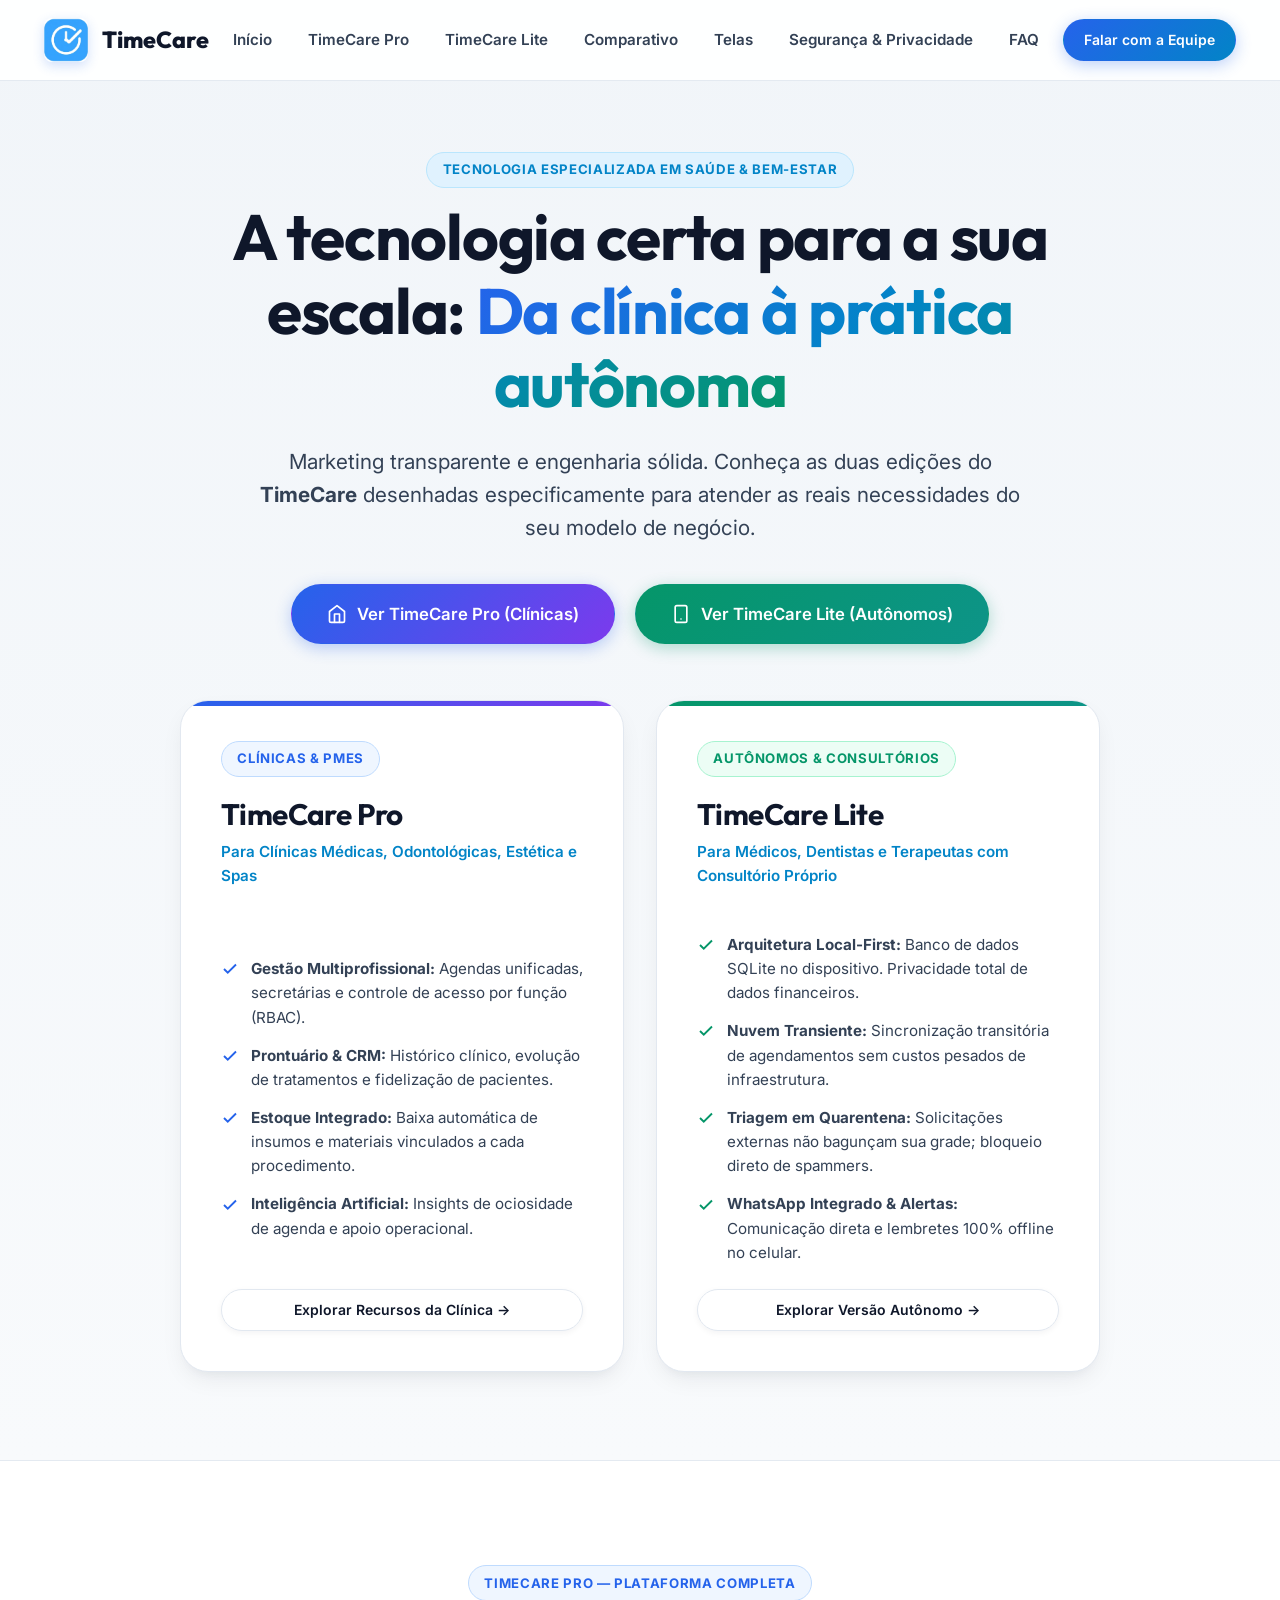
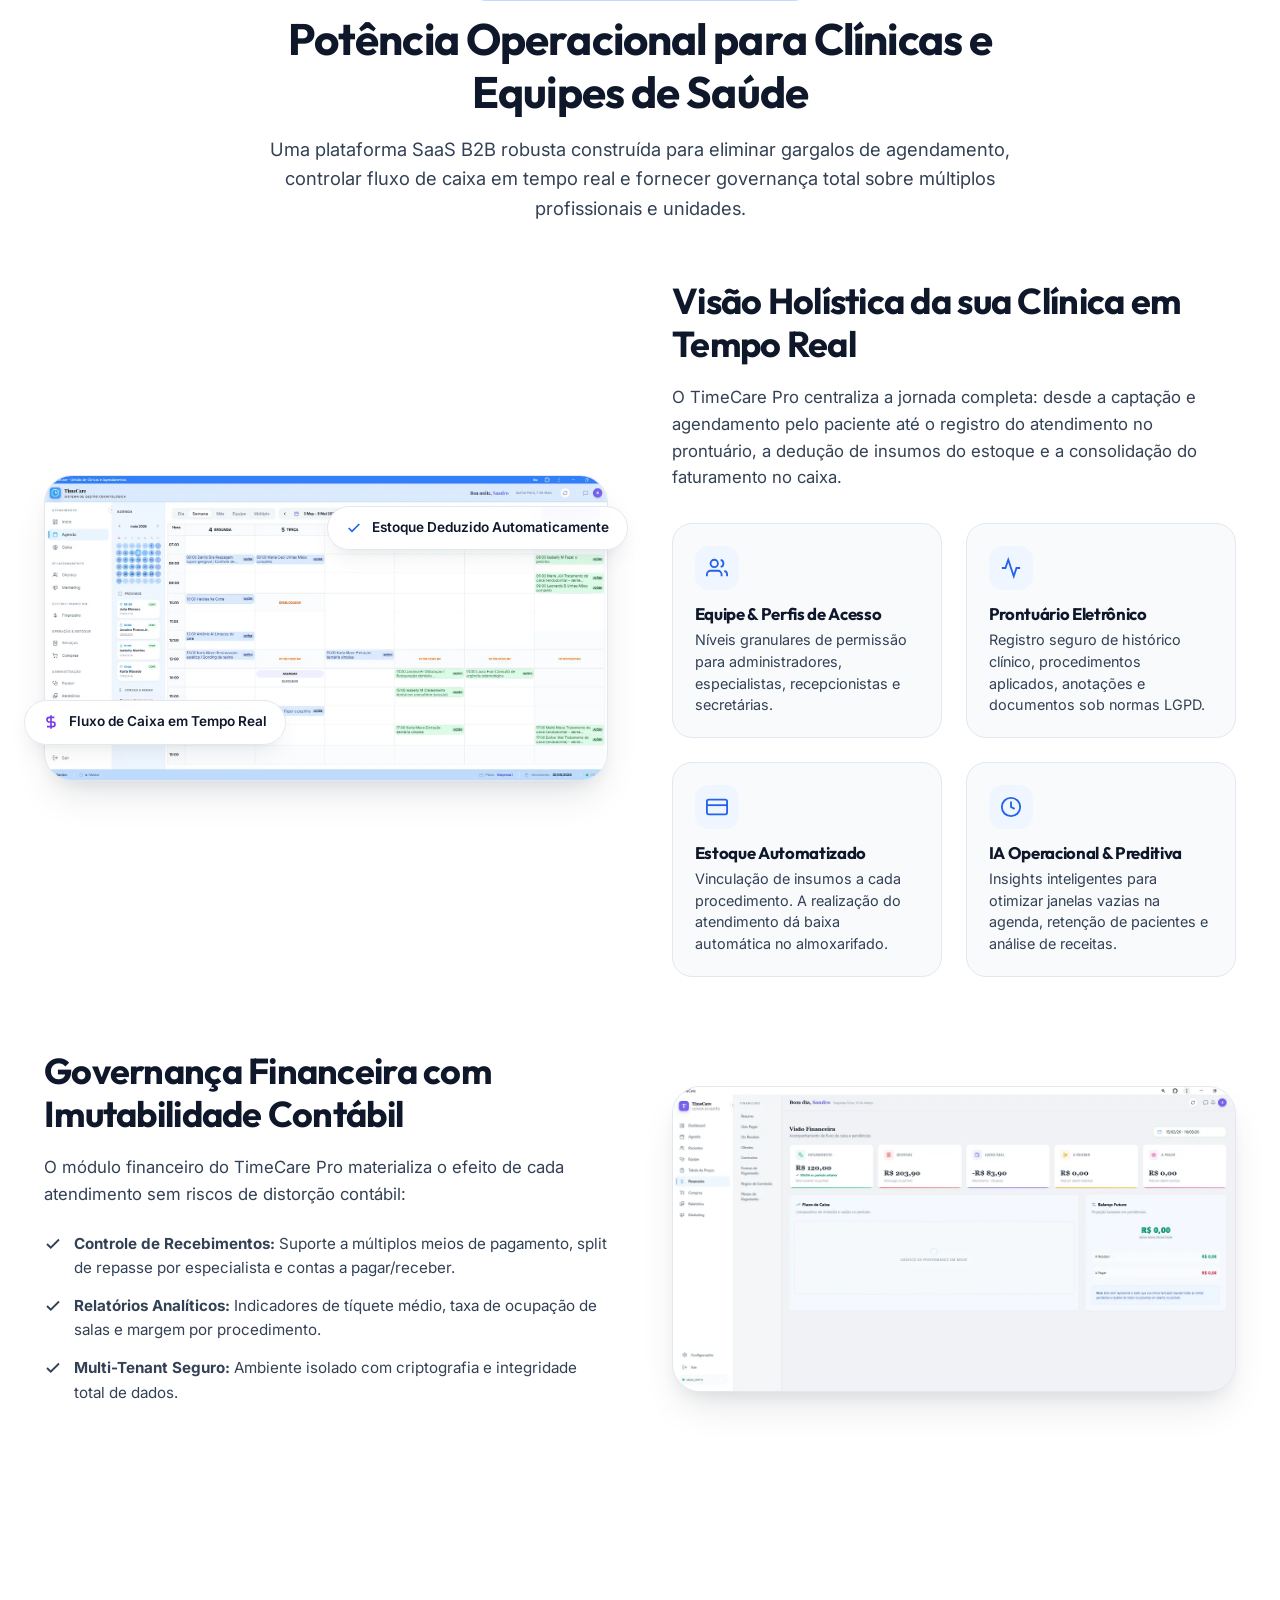
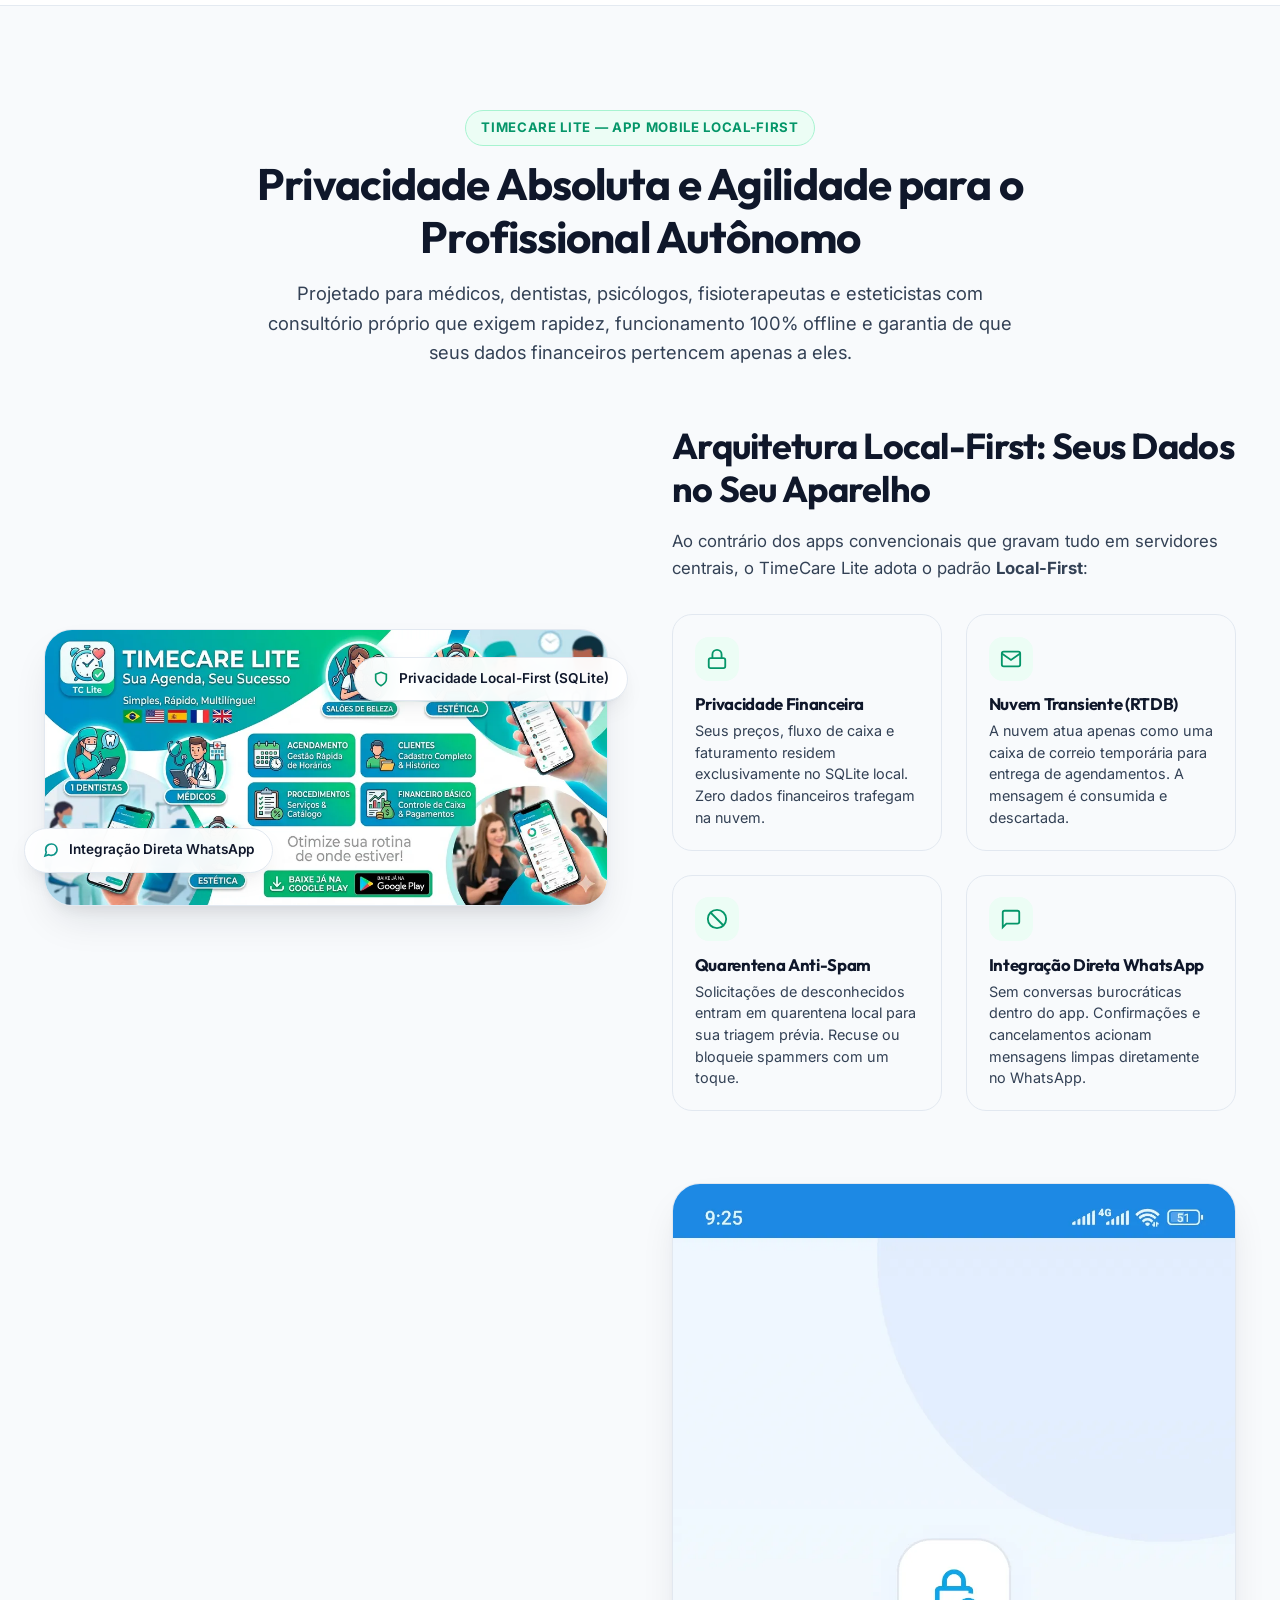
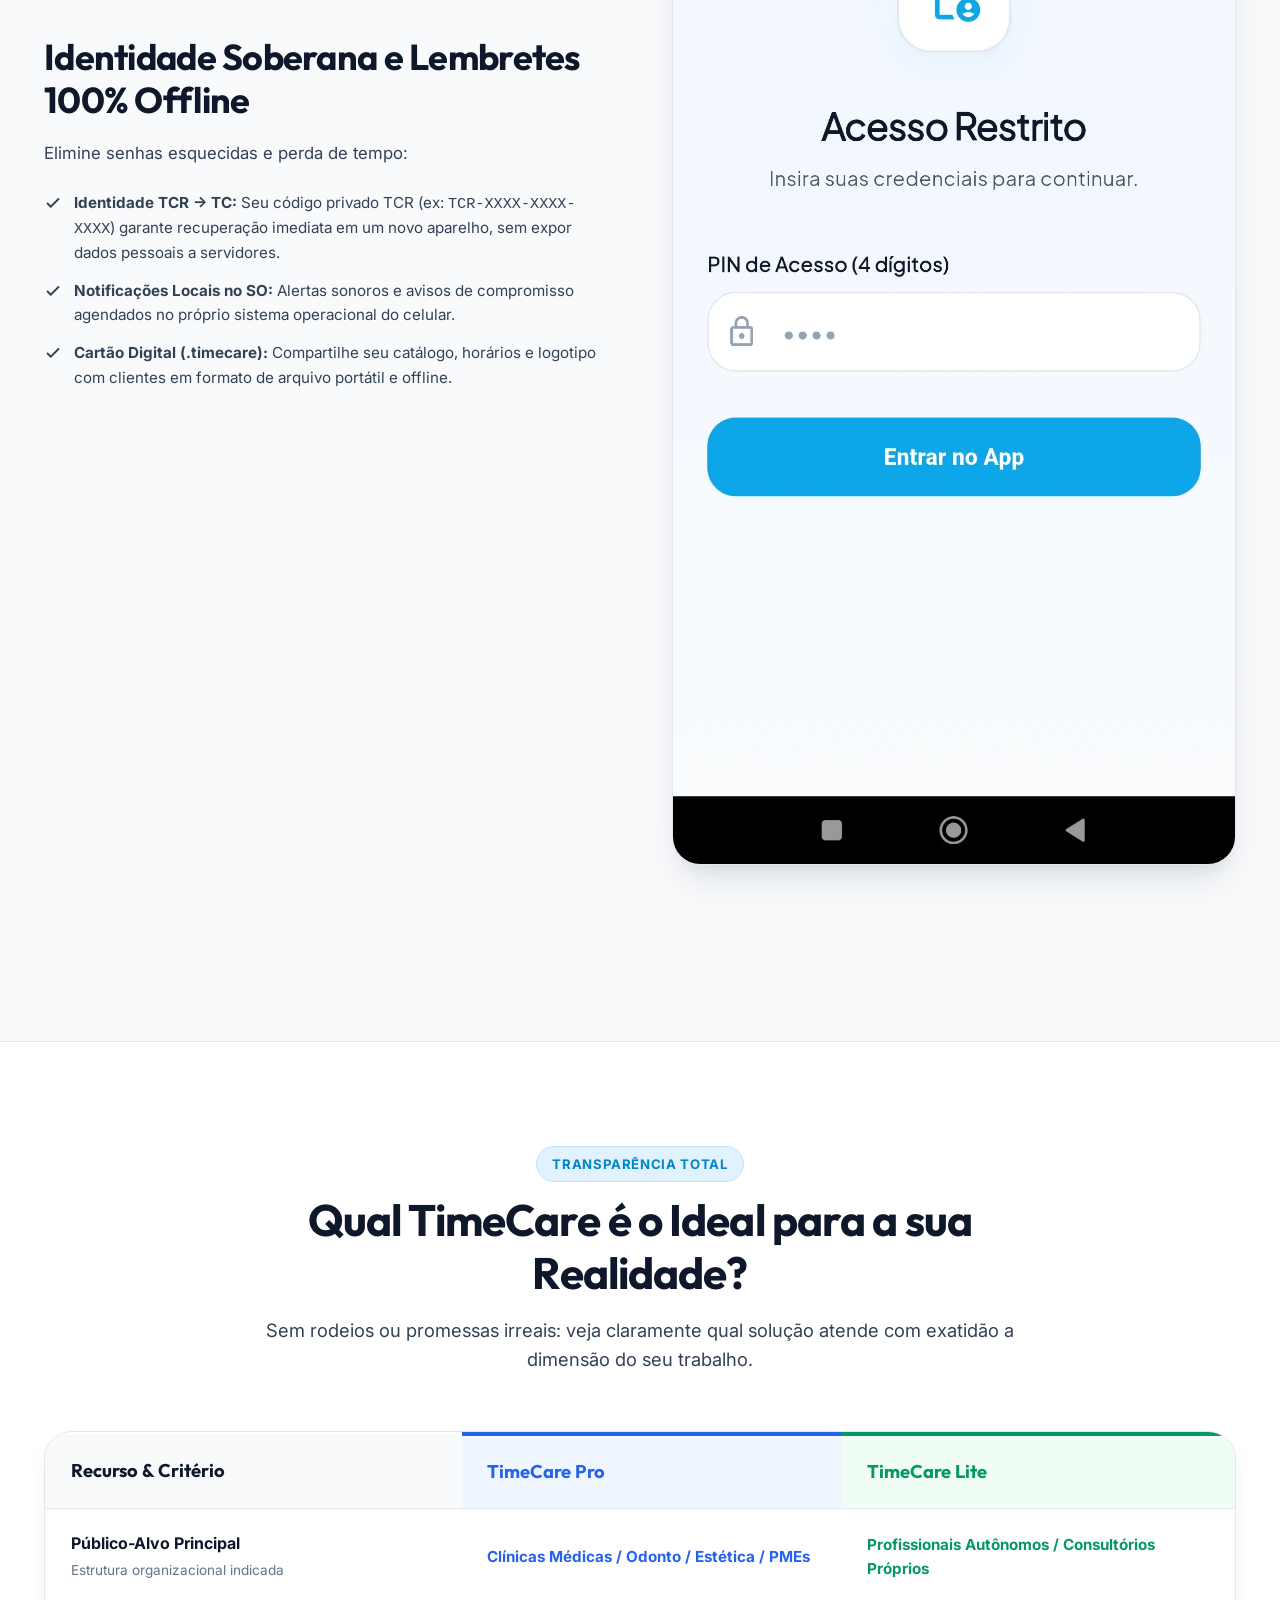
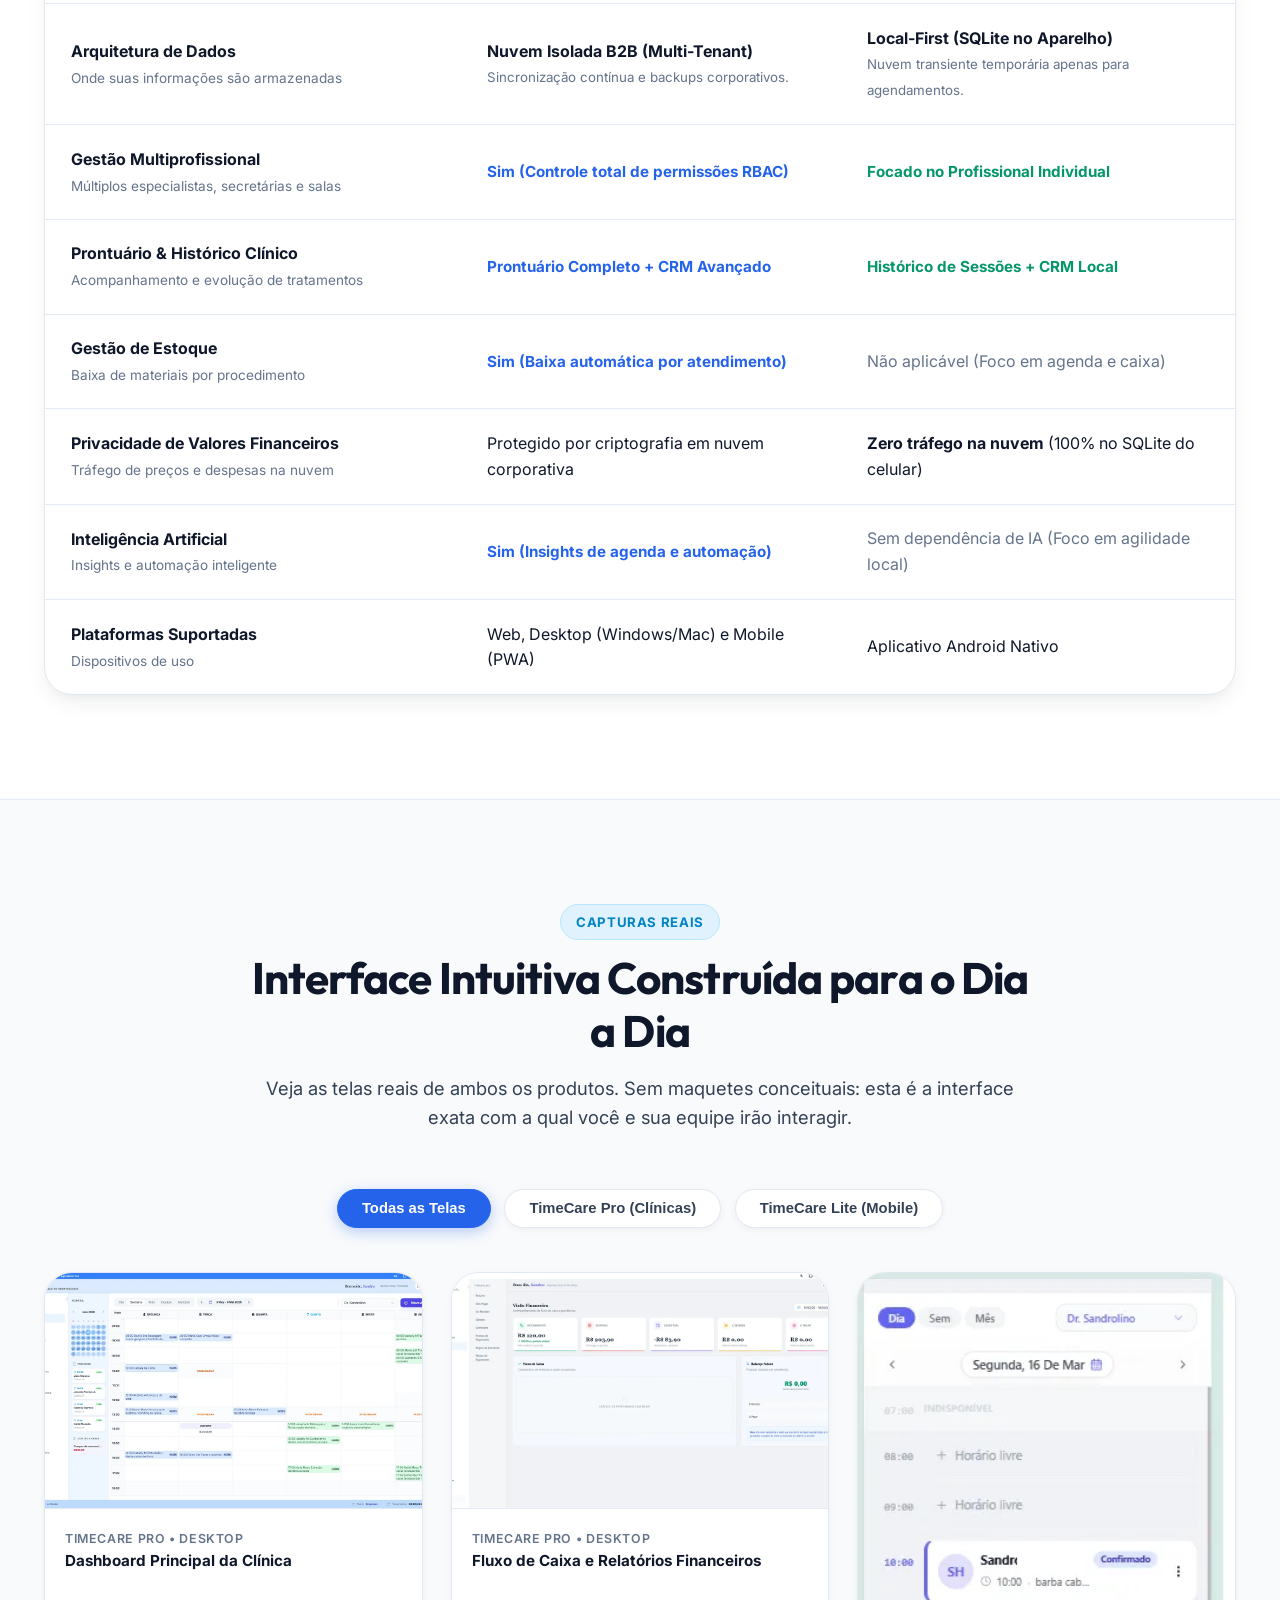
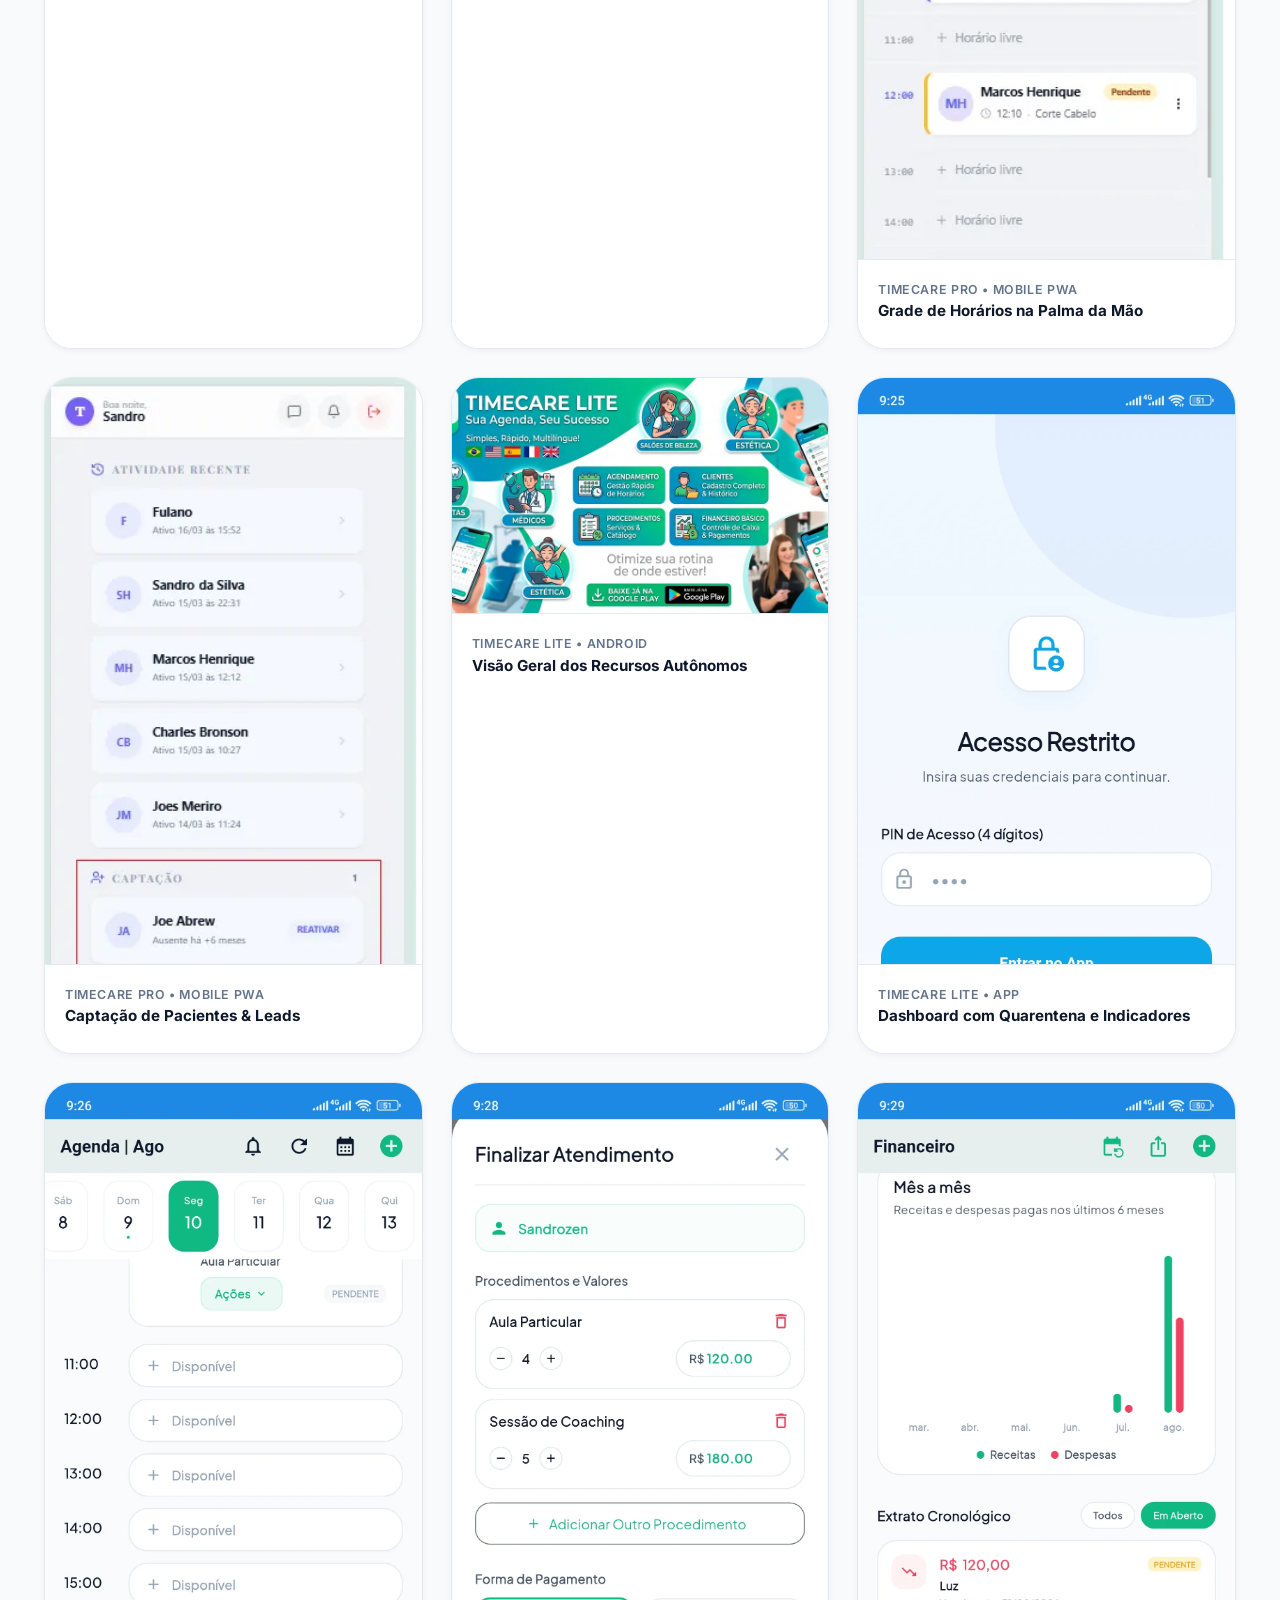
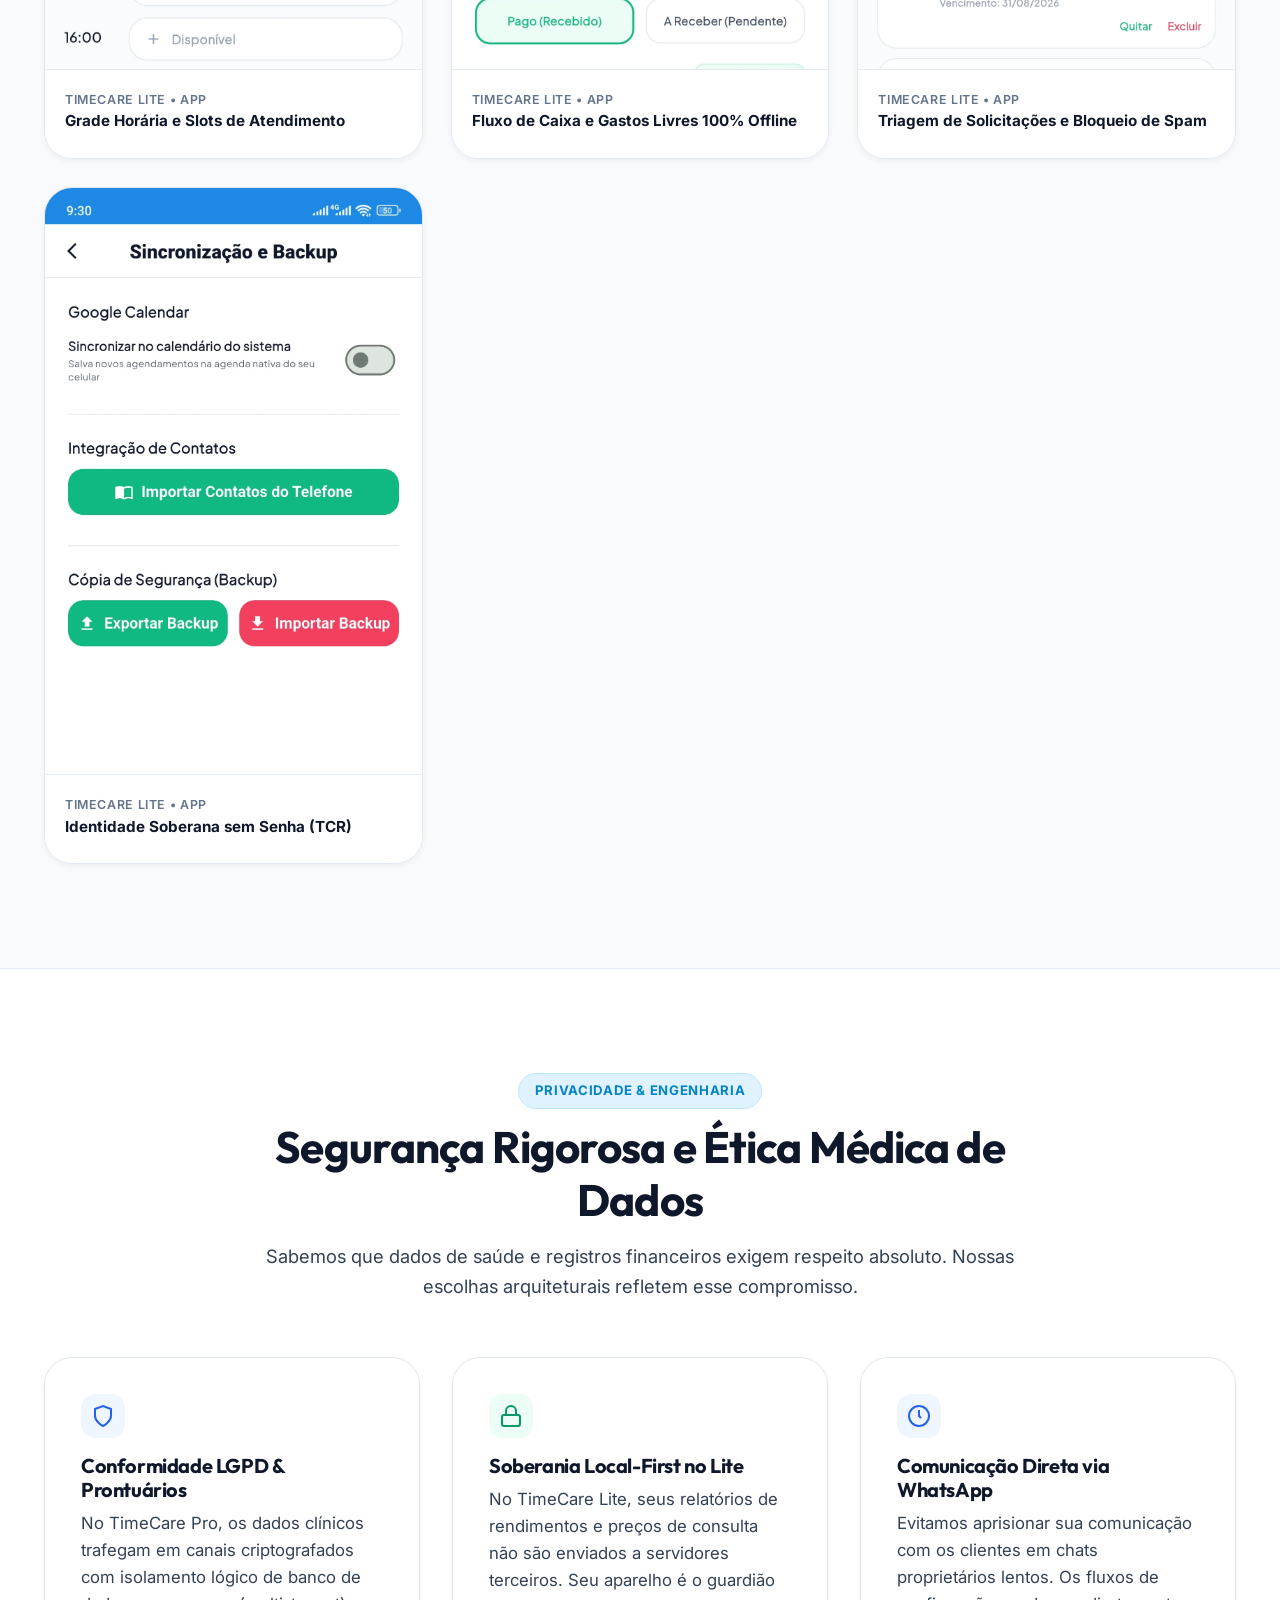
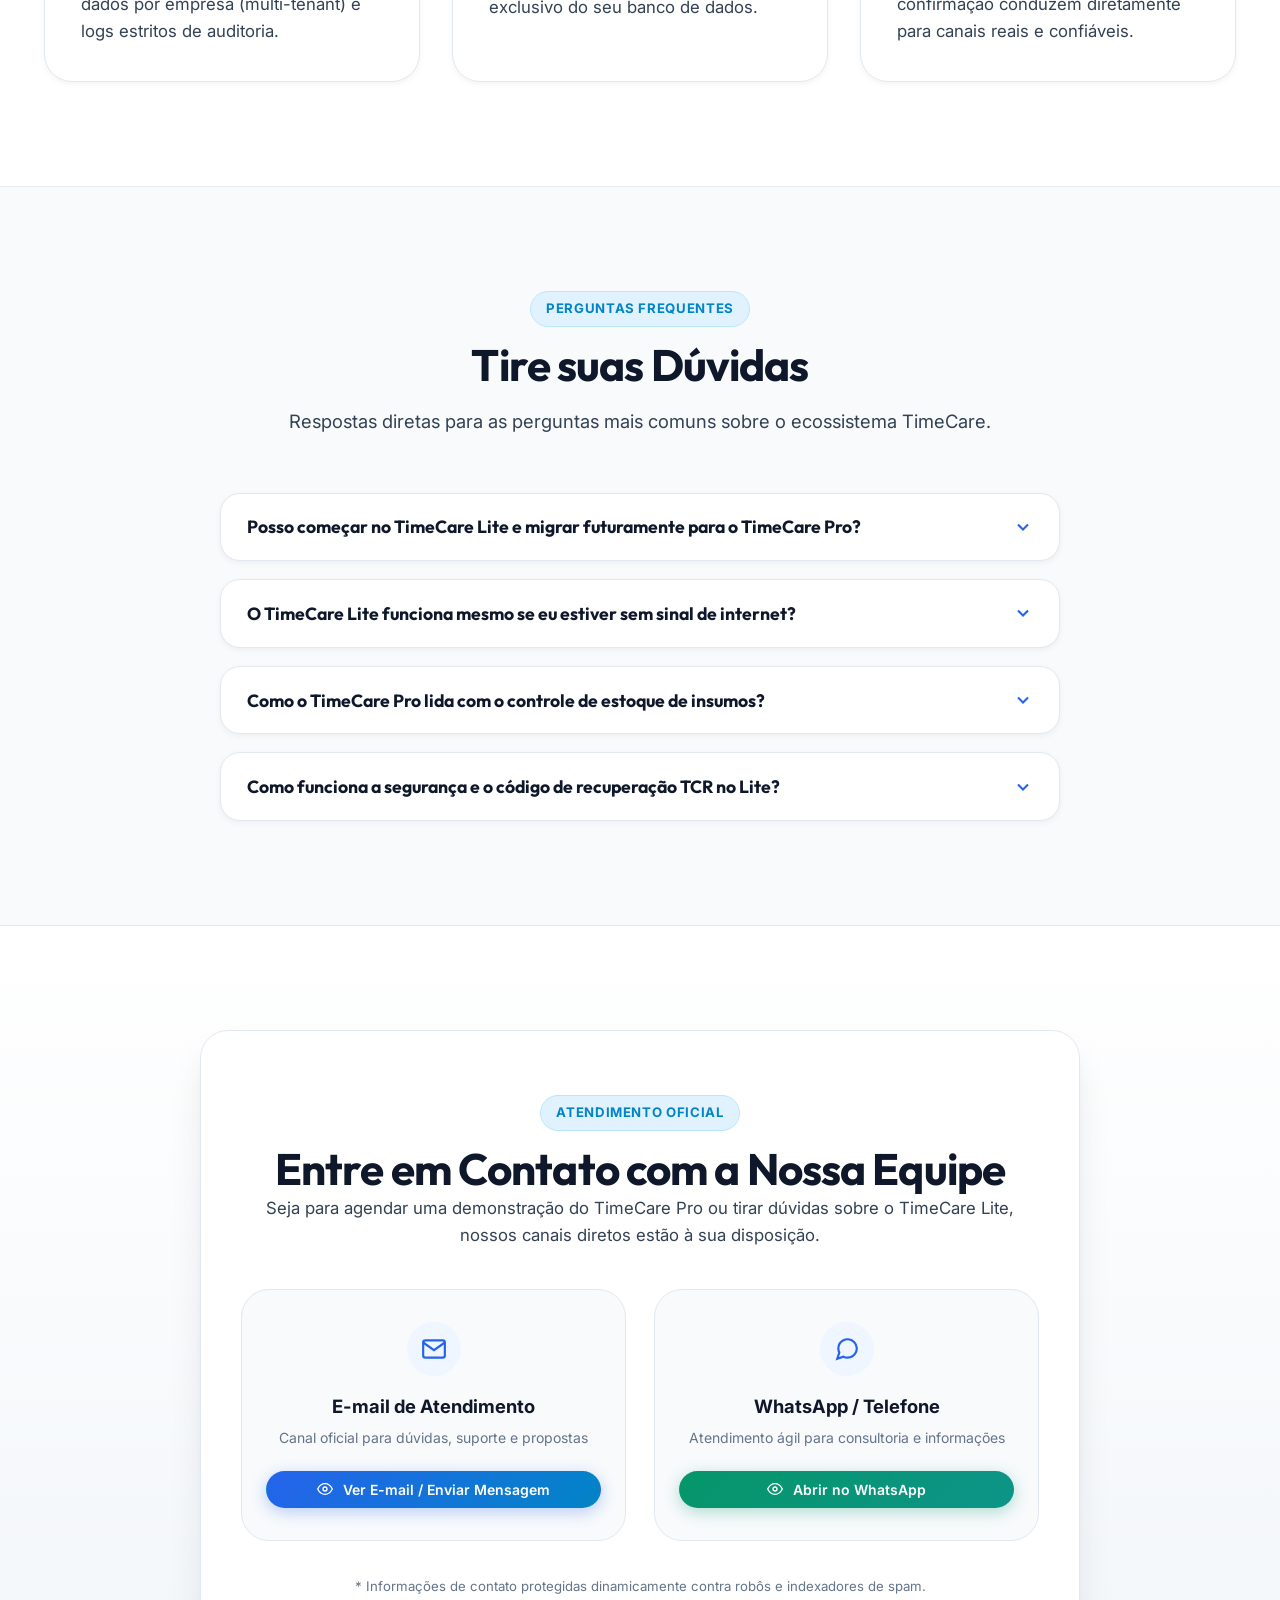
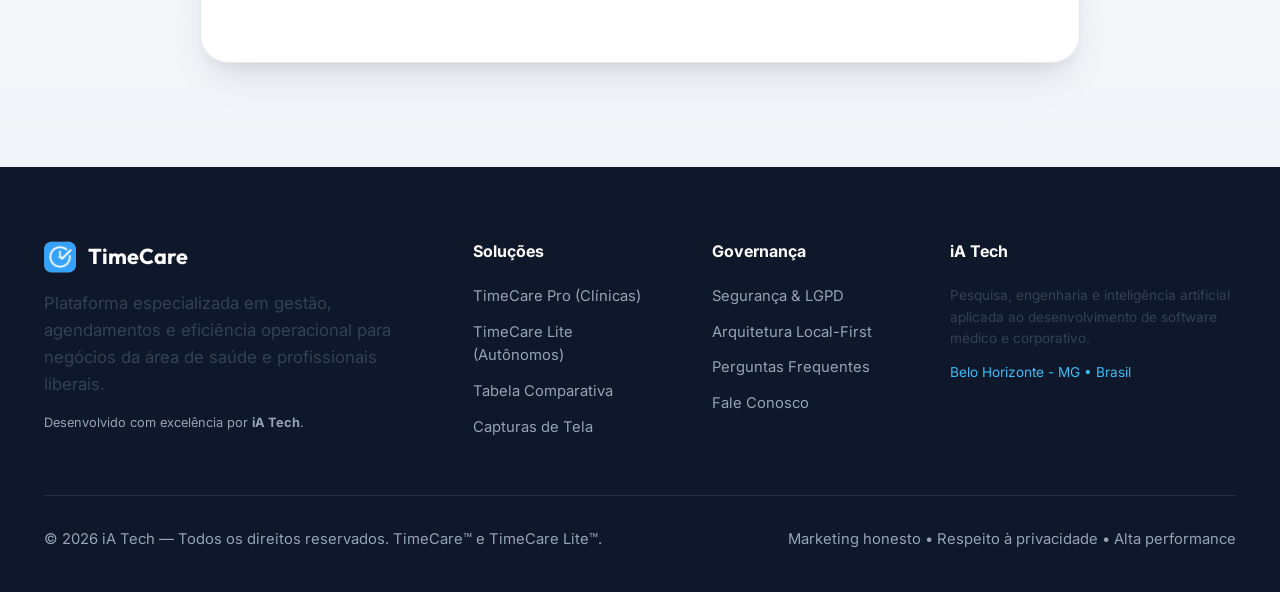
==== index.html @ 884db4fd "jpg-webp" ====
<!DOCTYPE html>
<html lang="pt-BR">

<head>
  <!-- Google tag (gtag.js) -->
  <script async src="https://www.googletagmanager.com/gtag/js?id=GT-W6NLGSJX"></script>
  <script>
    window.dataLayer = window.dataLayer || [];
    function gtag() { dataLayer.push(arguments); }
    gtag('js', new Date());

    gtag('config', 'GT-W6NLGSJX');
  </script>

  <meta charset="UTF-8">
  <meta name="viewport" content="width=device-width, initial-scale=1.0">
  <title>TimeCare | Gestão Inteligente para Clínicas e Autônomos de Saúde</title>

  <!-- Meta Tags de SEO Primárias -->
  <meta name="title" content="TimeCare | Gestão Inteligente para Clínicas e Autônomos de Saúde">
  <meta name="description"
    content="Conheça a plataforma TimeCare: TimeCare Pro para clínicas médicas, odontológicas e estéticas com gestão de equipe, prontuário, estoque e IA; e TimeCare Lite para profissionais autônomos com tecnologia Local-First e privacidade total.">
  <meta name="keywords"
    content="gestão de clínicas, software para dentistas, prontuário eletrônico, agenda médica, TimeCare, TimeCare Lite, app para médicos, controle de estoque para clínicas, sistema para clínicas estéticas, app de agendamento autônomo">
  <meta name="author" content="iA Tech">
  <meta name="robots" content="index, follow">
  <link rel="canonical" href="https://iatech.github.io/timecare/">

  <!-- Open Graph / Facebook / WhatsApp -->
  <meta property="og:type" content="website">
  <meta property="og:url" content="https://iatech.github.io/timecare/">
  <meta property="og:title" content="TimeCare | Gestão Inteligente para Clínicas e Autônomos de Saúde">
  <meta property="og:description"
    content="A tecnologia sob medida para sua prática profissional: Do consultório autônomo à clínica multiprofissional com IA e privacidade.">
  <meta property="og:image" content="logo/logo.webp">
  <meta property="og:locale" content="pt_BR">
  <meta property="og:site_name" content="TimeCare">

  <!-- Twitter Card -->
  <meta property="twitter:card" content="summary_large_image">
  <meta property="twitter:url" content="https://iatech.github.io/timecare/">
  <meta property="twitter:title" content="TimeCare | Gestão Inteligente para Clínicas e Autônomos">
  <meta property="twitter:description"
    content="Do consultório individual à clínica de grande porte. Conheça o TimeCare Pro e o TimeCare Lite.">
  <meta property="twitter:image" content="logo/logo.webp">

  <!-- Favicon -->
  <link rel="icon" type="image/png" href="logo/logo.webp">
  <link rel="apple-touch-icon" href="logo/logo.webp">

  <!-- Google Fonts (Inter & Outfit) -->
  <link rel="preconnect" href="https://fonts.googleapis.com">
  <link rel="preconnect" href="https://fonts.gstatic.com" crossorigin>
  <link
    href="https://fonts.googleapis.com/css2?family=Inter:wght@400;500;600;700&family=Outfit:wght@600;700;800&display=swap"
    rel="stylesheet">

  <!-- Estilos CSS Principais -->
  <link rel="stylesheet" href="styles/main.css">


  <!-- Dados Estruturados Schema.org (JSON-LD) para SEO Avançado -->
  <script type="application/ld+json">
  {
    "@context": "https://schema.org",
    "@graph": [
      {
        "@type": "Organization",
        "@id": "https://iatech.github.io/timecare/#organization",
        "name": "iA Tech",
        "url": "https://iatech.github.io/timecare/",
        "logo": "https://iatech.github.io/timecare/logo/logo.webp",
        "description": "Pesquisa, engenharia e desenvolvimento de software especializado em gestão de saúde, inteligência artificial e soluções de agendamento.",
        "contactPoint": {
          "@type": "ContactPoint",
          "contactType": "customer service",
          "email": "atendimento.iatech@gmail.com",
          "telephone": "+55-31-98795-5690"
        }
      },
      {
        "@type": "SoftwareApplication",
        "@id": "https://iatech.github.io/timecare/#timecare-pro",
        "name": "TimeCare Pro",
        "applicationCategory": "BusinessApplication",
        "operatingSystem": "Web, Windows, Android, iOS (PWA)",
        "description": "Sistema SaaS para clínicas médicas, odontológicas e estéticas com gestão de múltiplos profissionais, prontuário eletrônico, estoque integrado e IA preditiva.",
        "offers": {
          "@type": "Offer",
          "price": "0",
          "priceCurrency": "BRL"
        }
      },
      {
        "@type": "SoftwareApplication",
        "@id": "https://iatech.github.io/timecare/#timecare-lite",
        "name": "TimeCare Lite",
        "applicationCategory": "MedicalBusinessApplication",
        "operatingSystem": "Android",
        "description": "Aplicativo Local-First com SQLite para profissionais autônomos, dentistas e médicos de consultório próprio, com total privacidade financeira e sincronização transiente.",
        "offers": {
          "@type": "Offer",
          "price": "0",
          "priceCurrency": "BRL"
        }
      }
    ]
  }
  </script>
</head>

<body>

  <!-- Ambient Glow Effects -->
  <div class="ambient-glow glow-top-left" aria-hidden="true"></div>
  <div class="ambient-glow glow-mid-right" aria-hidden="true"></div>
  <div class="ambient-glow glow-bottom-left" aria-hidden="true"></div>

  <!-- Header & Navbar -->
  <header class="navbar" id="navbar">
    <div class="container navbar-container">
      <a href="#inicio" class="navbar-brand" title="TimeCare - Página Inicial">
        <img src="logo/logo.webp" alt="Logotipo TimeCare" class="navbar-logo" width="44" height="44">
        <span>TimeCare</span>
      </a>

      <nav aria-label="Navegação Principal">
        <ul class="navbar-nav">
          <li><a href="#inicio" class="nav-link">Início</a></li>
          <li><a href="#timecare-pro" class="nav-link">TimeCare Pro</a></li>
          <li><a href="#timecare-lite" class="nav-link">TimeCare Lite</a></li>
          <li><a href="#comparativo" class="nav-link">Comparativo</a></li>
          <li><a href="#galeria" class="nav-link">Telas</a></li>
          <li><a href="#seguranca" class="nav-link">Segurança & Privacidade</a></li>
          <li><a href="#faq" class="nav-link">FAQ</a></li>
        </ul>
      </nav>

      <div class="nav-actions">
        <a href="#contato" class="btn btn-primary btn-sm">Falar com a Equipe</a>
      </div>

      <button class="mobile-menu-toggle" aria-label="Abrir Menu de Navegação" aria-expanded="false">
        <svg width="24" height="24" viewBox="0 0 24 24" fill="none" stroke="currentColor" stroke-width="2"
          stroke-linecap="round" stroke-linejoin="round">
          <line x1="3" y1="12" x2="21" y2="12"></line>
          <line x1="3" y1="6" x2="21" y2="6"></line>
          <line x1="3" y1="18" x2="21" y2="18"></line>
        </svg>
      </button>
    </div>
  </header>

  <main id="inicio">
    <!-- Hero Section -->
    <section class="hero-section">
      <div class="container">
        <div class="hero-content scroll-reveal">
          <div class="badge badge-glow">Tecnologia Especializada em Saúde & Bem-estar</div>
          <h1 class="hero-title">
            A tecnologia certa para a sua escala: <span>Da clínica à prática autônoma</span>
          </h1>
          <p class="hero-description">
            Marketing transparente e engenharia sólida. Conheça as duas edições do <strong>TimeCare</strong> desenhadas
            especificamente para atender as reais necessidades do seu modelo de negócio.
          </p>

          <div class="hero-cta-group">
            <a href="#timecare-pro" class="btn btn-pro btn-lg">
              <svg width="20" height="20" viewBox="0 0 24 24" fill="none" stroke="currentColor" stroke-width="2"
                stroke-linecap="round" stroke-linejoin="round">
                <path d="M3 9l9-7 9 7v11a2 2 0 0 1-2 2H5a2 2 0 0 1-2-2z"></path>
                <polyline points="9 22 9 12 15 12 15 22"></polyline>
              </svg>
              Ver TimeCare Pro (Clínicas)
            </a>
            <a href="#timecare-lite" class="btn btn-lite btn-lg">
              <svg width="20" height="20" viewBox="0 0 24 24" fill="none" stroke="currentColor" stroke-width="2"
                stroke-linecap="round" stroke-linejoin="round">
                <rect x="5" y="2" width="14" height="20" rx="2" ry="2"></rect>
                <line x1="12" y1="18" x2="12.01" y2="18"></line>
              </svg>
              Ver TimeCare Lite (Autônomos)
            </a>
          </div>

          <!-- Dual Product Cards Selector -->
          <div class="hero-products-grid scroll-reveal">
            <!-- Card TimeCare Pro -->
            <article class="product-hero-card card-pro">
              <div class="hero-card-header">
                <span class="badge badge-pro">Clínicas & PMEs</span>
                <h2 class="hero-card-title">TimeCare Pro</h2>
                <div class="hero-card-target">Para Clínicas Médicas, Odontológicas, Estética e Spas</div>
              </div>
              <ul class="hero-card-list">
                <li>
                  <svg width="18" height="18" viewBox="0 0 24 24" fill="none" stroke="currentColor" stroke-width="2.5">
                    <polyline points="20 6 9 17 4 12"></polyline>
                  </svg>
                  <span><strong>Gestão Multiprofissional:</strong> Agendas unificadas, secretárias e controle de acesso
                    por função (RBAC).</span>
                </li>
                <li>
                  <svg width="18" height="18" viewBox="0 0 24 24" fill="none" stroke="currentColor" stroke-width="2.5">
                    <polyline points="20 6 9 17 4 12"></polyline>
                  </svg>
                  <span><strong>Prontuário & CRM:</strong> Histórico clínico, evolução de tratamentos e fidelização de
                    pacientes.</span>
                </li>
                <li>
                  <svg width="18" height="18" viewBox="0 0 24 24" fill="none" stroke="currentColor" stroke-width="2.5">
                    <polyline points="20 6 9 17 4 12"></polyline>
                  </svg>
                  <span><strong>Estoque Integrado:</strong> Baixa automática de insumos e materiais vinculados a cada
                    procedimento.</span>
                </li>
                <li>
                  <svg width="18" height="18" viewBox="0 0 24 24" fill="none" stroke="currentColor" stroke-width="2.5">
                    <polyline points="20 6 9 17 4 12"></polyline>
                  </svg>
                  <span><strong>Inteligência Artificial:</strong> Insights de ociosidade de agenda e apoio
                    operacional.</span>
                </li>
              </ul>
              <a href="#timecare-pro" class="btn btn-secondary btn-sm">Explorar Recursos da Clínica &rarr;</a>
            </article>

            <!-- Card TimeCare Lite -->
            <article class="product-hero-card card-lite">
              <div class="hero-card-header">
                <span class="badge badge-lite">Autônomos & Consultórios</span>
                <h2 class="hero-card-title">TimeCare Lite</h2>
                <div class="hero-card-target">Para Médicos, Dentistas e Terapeutas com Consultório Próprio</div>
              </div>
              <ul class="hero-card-list">
                <li>
                  <svg width="18" height="18" viewBox="0 0 24 24" fill="none" stroke="currentColor" stroke-width="2.5">
                    <polyline points="20 6 9 17 4 12"></polyline>
                  </svg>
                  <span><strong>Arquitetura Local-First:</strong> Banco de dados SQLite no dispositivo. Privacidade
                    total de dados financeiros.</span>
                </li>
                <li>
                  <svg width="18" height="18" viewBox="0 0 24 24" fill="none" stroke="currentColor" stroke-width="2.5">
                    <polyline points="20 6 9 17 4 12"></polyline>
                  </svg>
                  <span><strong>Nuvem Transiente:</strong> Sincronização transitória de agendamentos sem custos pesados
                    de infraestrutura.</span>
                </li>
                <li>
                  <svg width="18" height="18" viewBox="0 0 24 24" fill="none" stroke="currentColor" stroke-width="2.5">
                    <polyline points="20 6 9 17 4 12"></polyline>
                  </svg>
                  <span><strong>Triagem em Quarentena:</strong> Solicitações externas não bagunçam sua grade; bloqueio
                    direto de spammers.</span>
                </li>
                <li>
                  <svg width="18" height="18" viewBox="0 0 24 24" fill="none" stroke="currentColor" stroke-width="2.5">
                    <polyline points="20 6 9 17 4 12"></polyline>
                  </svg>
                  <span><strong>WhatsApp Integrado & Alertas:</strong> Comunicação direta e lembretes 100% offline no
                    celular.</span>
                </li>
              </ul>
              <a href="#timecare-lite" class="btn btn-secondary btn-sm">Explorar Versão Autônomo &rarr;</a>
            </article>
          </div>
        </div>
      </div>
    </section>

    <!-- Deep Dive: TimeCare Pro Section -->
    <section class="section product-showcase" id="timecare-pro">
      <div class="container">
        <div class="section-header scroll-reveal">
          <span class="badge badge-pro">TimeCare Pro — Plataforma Completa</span>
          <h2>Potência Operacional para Clínicas e Equipes de Saúde</h2>
          <p>
            Uma plataforma SaaS B2B robusta construída para eliminar gargalos de agendamento, controlar fluxo de caixa
            em tempo real e fornecer governança total sobre múltiplos profissionais e unidades.
          </p>
        </div>

        <div class="showcase-grid scroll-reveal">
          <div class="showcase-visual">
            <!-- Floating Pill Badges around Showcase Image -->
            <div class="floating-badge floating-badge-1">
              <svg width="16" height="16" viewBox="0 0 24 24" fill="none" stroke="#2563eb" stroke-width="2.5">
                <polyline points="20 6 9 17 4 12"></polyline>
              </svg>
              <span>Estoque Deduzido Automaticamente</span>
            </div>
            <div class="floating-badge floating-badge-2">
              <svg width="16" height="16" viewBox="0 0 24 24" fill="none" stroke="#7c3aed" stroke-width="2.5">
                <path d="M12 2v20M17 5H9.5a3.5 3.5 0 0 0 0 7h5a3.5 3.5 0 0 1 0 7H6"></path>
              </svg>
              <span>Fluxo de Caixa em Tempo Real</span>
            </div>

            <div class="showcase-image-wrap">
              <img src="timecare/dashboard principal-desktop.webp"
                alt="Painel do TimeCare Pro com visão geral da clínica e métricas financeiras" loading="lazy">
            </div>
          </div>
          <div class="showcase-content">
            <h3>Visão Holística da sua Clínica em Tempo Real</h3>
            <p>
              O TimeCare Pro centraliza a jornada completa: desde a captação e agendamento pelo paciente até o registro
              do atendimento no prontuário, a dedução de insumos do estoque e a consolidação do faturamento no caixa.
            </p>

            <div class="showcase-features-grid">
              <div class="feature-mini-card">
                <div class="feature-icon icon-pro">
                  <svg width="22" height="22" viewBox="0 0 24 24" fill="none" stroke="currentColor" stroke-width="2">
                    <path d="M17 21v-2a4 4 0 0 0-4-4H5a4 4 0 0 0-4 4v2"></path>
                    <circle cx="9" cy="7" r="4"></circle>
                    <path d="M23 21v-2a4 4 0 0 0-3-3.87"></path>
                    <path d="M16 3.13a4 4 0 0 1 0 7.75"></path>
                  </svg>
                </div>
                <h4>Equipe & Perfis de Acesso</h4>
                <p>Níveis granulares de permissão para administradores, especialistas, recepcionistas e secretárias.</p>
              </div>

              <div class="feature-mini-card">
                <div class="feature-icon icon-pro">
                  <svg width="22" height="22" viewBox="0 0 24 24" fill="none" stroke="currentColor" stroke-width="2">
                    <path d="M22 12h-4l-3 9L9 3l-3 9H2"></path>
                  </svg>
                </div>
                <h4>Prontuário Eletrônico</h4>
                <p>Registro seguro de histórico clínico, procedimentos aplicados, anotações e documentos sob normas
                  LGPD.</p>
              </div>

              <div class="feature-mini-card">
                <div class="feature-icon icon-pro">
                  <svg width="22" height="22" viewBox="0 0 24 24" fill="none" stroke="currentColor" stroke-width="2">
                    <rect x="1" y="4" width="22" height="16" rx="2" ry="2"></rect>
                    <line x1="1" y1="10" x2="23" y2="10"></line>
                  </svg>
                </div>
                <h4>Estoque Automatizado</h4>
                <p>Vinculação de insumos a cada procedimento. A realização do atendimento dá baixa automática no
                  almoxarifado.</p>
              </div>

              <div class="feature-mini-card">
                <div class="feature-icon icon-pro">
                  <svg width="22" height="22" viewBox="0 0 24 24" fill="none" stroke="currentColor" stroke-width="2">
                    <circle cx="12" cy="12" r="10"></circle>
                    <path d="M12 6v6l4 2"></path>
                  </svg>
                </div>
                <h4>IA Operacional & Preditiva</h4>
                <p>Insights inteligentes para otimizar janelas vazias na agenda, retenção de pacientes e análise de
                  receitas.</p>
              </div>
            </div>
          </div>
        </div>

        <!-- Secondary Pro Grid View -->
        <div class="showcase-grid reverse scroll-reveal">
          <div class="showcase-visual">
            <div class="showcase-image-wrap">
              <img src="timecare/dashboard-financeiro-desktop.webp"
                alt="Fluxo financeiro detalhado e relatórios do TimeCare Pro" loading="lazy">
            </div>
          </div>
          <div class="showcase-content">
            <h3>Governança Financeira com Imutabilidade Contábil</h3>
            <p>
              O módulo financeiro do TimeCare Pro materializa o efeito de cada atendimento sem riscos de distorção
              contábil:
            </p>
            <ul class="hero-card-list">
              <li>
                <svg width="18" height="18" viewBox="0 0 24 24" fill="none" stroke="currentColor" stroke-width="2.5">
                  <polyline points="20 6 9 17 4 12"></polyline>
                </svg>
                <span><strong>Controle de Recebimentos:</strong> Suporte a múltiplos meios de pagamento, split de
                  repasse por especialista e contas a pagar/receber.</span>
              </li>
              <li>
                <svg width="18" height="18" viewBox="0 0 24 24" fill="none" stroke="currentColor" stroke-width="2.5">
                  <polyline points="20 6 9 17 4 12"></polyline>
                </svg>
                <span><strong>Relatórios Analíticos:</strong> Indicadores de tíquete médio, taxa de ocupação de salas e
                  margem por procedimento.</span>
              </li>
              <li>
                <svg width="18" height="18" viewBox="0 0 24 24" fill="none" stroke="currentColor" stroke-width="2.5">
                  <polyline points="20 6 9 17 4 12"></polyline>
                </svg>
                <span><strong>Multi-Tenant Seguro:</strong> Ambiente isolado com criptografia e integridade total de
                  dados.</span>
              </li>
            </ul>
          </div>
        </div>
      </div>
    </section>

    <!-- Deep Dive: TimeCare Lite Section -->
    <section class="section" id="timecare-lite">
      <div class="container">
        <div class="section-header scroll-reveal">
          <span class="badge badge-lite">TimeCare Lite — App Mobile Local-First</span>
          <h2>Privacidade Absoluta e Agilidade para o Profissional Autônomo</h2>
          <p>
            Projetado para médicos, dentistas, psicólogos, fisioterapeutas e esteticistas com consultório próprio que
            exigem rapidez, funcionamento 100% offline e garantia de que seus dados financeiros pertencem apenas a eles.
          </p>
        </div>

        <div class="showcase-grid scroll-reveal">
          <div class="showcase-visual">
            <!-- Floating Pill Badges for Lite -->
            <div class="floating-badge floating-badge-1">
              <svg width="16" height="16" viewBox="0 0 24 24" fill="none" stroke="#059669" stroke-width="2.5">
                <path d="M12 22s8-4 8-10V5l-8-3-8 3v7c0 6 8 10 8 10z"></path>
              </svg>
              <span>Privacidade Local-First (SQLite)</span>
            </div>
            <div class="floating-badge floating-badge-2">
              <svg width="16" height="16" viewBox="0 0 24 24" fill="none" stroke="#0d9488" stroke-width="2.5">
                <path
                  d="M21 11.5a8.38 8.38 0 0 1-.9 3.8 8.5 8.5 0 0 1-7.6 4.7 8.38 8.38 0 0 1-3.8-.9L3 21l1.9-5.7a8.38 8.38 0 0 1-.9-3.8 8.5 8.5 0 0 1 4.7-7.6 8.38 8.38 0 0 1 3.8-.9h.5a8.48 8.48 0 0 1 8 8v.5z">
                </path>
              </svg>
              <span>Integração Direta WhatsApp</span>
            </div>

            <div class="showcase-image-wrap">
              <img src="timecare_lite_novas/recurso_grafico1_br.webp" alt="Visão geral dos recursos do TimeCare Lite"
                loading="lazy">
            </div>
          </div>
          <div class="showcase-content">
            <h3>Arquitetura Local-First: Seus Dados no Seu Aparelho</h3>
            <p>
              Ao contrário dos apps convencionais que gravam tudo em servidores centrais, o TimeCare Lite adota o padrão
              <strong>Local-First</strong>:
            </p>

            <div class="showcase-features-grid">
              <div class="feature-mini-card">
                <div class="feature-icon icon-lite">
                  <svg width="22" height="22" viewBox="0 0 24 24" fill="none" stroke="currentColor" stroke-width="2">
                    <rect x="3" y="11" width="18" height="11" rx="2" ry="2"></rect>
                    <path d="M7 11V7a5 5 0 0 1 10 0v4"></path>
                  </svg>
                </div>
                <h4>Privacidade Financeira</h4>
                <p>Seus preços, fluxo de caixa e faturamento residem exclusivamente no SQLite local. Zero dados
                  financeiros trafegam na nuvem.</p>
              </div>

              <div class="feature-mini-card">
                <div class="feature-icon icon-lite">
                  <svg width="22" height="22" viewBox="0 0 24 24" fill="none" stroke="currentColor" stroke-width="2">
                    <path d="M4 4h16c1.1 0 2 .9 2 2v12c0 1.1-.9 2-2 2H4c-1.1 0-2-.9-2-2V6c0-1.1.9-2 2-2z"></path>
                    <polyline points="22,6 12,13 2,6"></polyline>
                  </svg>
                </div>
                <h4>Nuvem Transiente (RTDB)</h4>
                <p>A nuvem atua apenas como uma caixa de correio temporária para entrega de agendamentos. A mensagem é
                  consumida e descartada.</p>
              </div>

              <div class="feature-mini-card">
                <div class="feature-icon icon-lite">
                  <svg width="22" height="22" viewBox="0 0 24 24" fill="none" stroke="currentColor" stroke-width="2">
                    <circle cx="12" cy="12" r="10"></circle>
                    <line x1="4.93" y1="4.93" x2="19.07" y2="19.07"></line>
                  </svg>
                </div>
                <h4>Quarentena Anti-Spam</h4>
                <p>Solicitações de desconhecidos entram em quarentena local para sua triagem prévia. Recuse ou bloqueie
                  spammers com um toque.</p>
              </div>

              <div class="feature-mini-card">
                <div class="feature-icon icon-lite">
                  <svg width="22" height="22" viewBox="0 0 24 24" fill="none" stroke="currentColor" stroke-width="2">
                    <path d="M21 15a2 2 0 0 1-2 2H7l-4 4V5a2 2 0 0 1 2-2h14a2 2 0 0 1 2 2z"></path>
                  </svg>
                </div>
                <h4>Integração Direta WhatsApp</h4>
                <p>Sem conversas burocráticas dentro do app. Confirmações e cancelamentos acionam mensagens limpas
                  diretamente no WhatsApp.</p>
              </div>
            </div>
          </div>
        </div>

        <!-- Secondary Lite Grid -->
        <div class="showcase-grid reverse scroll-reveal">
          <div class="showcase-visual">
            <div class="showcase-image-wrap">
              <img src="timecare_lite_novas/Screenshot_2026-08-09-09-25-55-289_br.com.iatech.timecare_lite.webp"
                alt="Tela de Dashboard com KPIs diários e Quarentena no TimeCare Lite" loading="lazy">
            </div>
          </div>
          <div class="showcase-content">
            <h3>Identidade Soberana e Lembretes 100% Offline</h3>
            <p>
              Elimine senhas esquecidas e perda de tempo:
            </p>
            <ul class="hero-card-list">
              <li>
                <svg width="18" height="18" viewBox="0 0 24 24" fill="none" stroke="currentColor" stroke-width="2.5">
                  <polyline points="20 6 9 17 4 12"></polyline>
                </svg>
                <span><strong>Identidade TCR &rarr; TC:</strong> Seu código privado TCR (ex:
                  <code>TCR-XXXX-XXXX-XXXX</code>) garante recuperação imediata em um novo aparelho, sem expor dados
                  pessoais a servidores.</span>
              </li>
              <li>
                <svg width="18" height="18" viewBox="0 0 24 24" fill="none" stroke="currentColor" stroke-width="2.5">
                  <polyline points="20 6 9 17 4 12"></polyline>
                </svg>
                <span><strong>Notificações Locais no SO:</strong> Alertas sonoros e avisos de compromisso agendados no
                  próprio sistema operacional do celular.</span>
              </li>
              <li>
                <svg width="18" height="18" viewBox="0 0 24 24" fill="none" stroke="currentColor" stroke-width="2.5">
                  <polyline points="20 6 9 17 4 12"></polyline>
                </svg>
                <span><strong>Cartão Digital (.timecare):</strong> Compartilhe seu catálogo, horários e logotipo com
                  clientes em formato de arquivo portátil e offline.</span>
              </li>
            </ul>
          </div>
        </div>
      </div>
    </section>

    <!-- Comparison Table Section -->
    <section class="section product-showcase" id="comparativo">
      <div class="container">
        <div class="section-header scroll-reveal">
          <span class="badge badge-glow">Transparência Total</span>
          <h2>Qual TimeCare é o Ideal para a sua Realidade?</h2>
          <p>
            Sem rodeios ou promessas irreais: veja claramente qual solução atende com exatidão a dimensão do seu
            trabalho.
          </p>
        </div>

        <div class="table-container scroll-reveal">
          <table class="comparison-table">
            <thead>
              <tr>
                <th>Recurso & Critério</th>
                <th class="col-pro">TimeCare Pro</th>
                <th class="col-lite">TimeCare Lite</th>
              </tr>
            </thead>
            <tbody>
              <tr>
                <td>
                  <span class="feature-name">Público-Alvo Principal</span>
                  <span class="feature-desc">Estrutura organizacional indicada</span>
                </td>
                <td>
                  <span class="status-highlight status-pro">Clínicas Médicas / Odonto / Estética / PMEs</span>
                </td>
                <td>
                  <span class="status-highlight status-lite">Profissionais Autônomos / Consultórios Próprios</span>
                </td>
              </tr>
              <tr>
                <td>
                  <span class="feature-name">Arquitetura de Dados</span>
                  <span class="feature-desc">Onde suas informações são armazenadas</span>
                </td>
                <td>
                  <strong>Nuvem Isolada B2B (Multi-Tenant)</strong><br>
                  <small style="color: var(--text-muted);">Sincronização contínua e backups corporativos.</small>
                </td>
                <td>
                  <strong>Local-First (SQLite no Aparelho)</strong><br>
                  <small style="color: var(--text-muted);">Nuvem transiente temporária apenas para agendamentos.</small>
                </td>
              </tr>
              <tr>
                <td>
                  <span class="feature-name">Gestão Multiprofissional</span>
                  <span class="feature-desc">Múltiplos especialistas, secretárias e salas</span>
                </td>
                <td>
                  <span class="status-highlight status-pro">Sim (Controle total de permissões RBAC)</span>
                </td>
                <td>
                  <span class="status-highlight status-lite">Focado no Profissional Individual</span>
                </td>
              </tr>
              <tr>
                <td>
                  <span class="feature-name">Prontuário & Histórico Clínico</span>
                  <span class="feature-desc">Acompanhamento e evolução de tratamentos</span>
                </td>
                <td>
                  <span class="status-highlight status-pro">Prontuário Completo + CRM Avançado</span>
                </td>
                <td>
                  <span class="status-highlight status-lite">Histórico de Sessões + CRM Local</span>
                </td>
              </tr>
              <tr>
                <td>
                  <span class="feature-name">Gestão de Estoque</span>
                  <span class="feature-desc">Baixa de materiais por procedimento</span>
                </td>
                <td>
                  <span class="status-highlight status-pro">Sim (Baixa automática por atendimento)</span>
                </td>
                <td>
                  <span style="color: var(--text-muted);">Não aplicável (Foco em agenda e caixa)</span>
                </td>
              </tr>
              <tr>
                <td>
                  <span class="feature-name">Privacidade de Valores Financeiros</span>
                  <span class="feature-desc">Tráfego de preços e despesas na nuvem</span>
                </td>
                <td>
                  Protegido por criptografia em nuvem corporativa
                </td>
                <td>
                  <strong>Zero tráfego na nuvem</strong> (100% no SQLite do celular)
                </td>
              </tr>
              <tr>
                <td>
                  <span class="feature-name">Inteligência Artificial</span>
                  <span class="feature-desc">Insights e automação inteligente</span>
                </td>
                <td>
                  <span class="status-highlight status-pro">Sim (Insights de agenda e automação)</span>
                </td>
                <td>
                  <span style="color: var(--text-muted);">Sem dependência de IA (Foco em agilidade local)</span>
                </td>
              </tr>
              <tr>
                <td>
                  <span class="feature-name">Plataformas Suportadas</span>
                  <span class="feature-desc">Dispositivos de uso</span>
                </td>
                <td>
                  Web, Desktop (Windows/Mac) e Mobile (PWA)
                </td>
                <td>
                  Aplicativo Android Nativo
                </td>
              </tr>
            </tbody>
          </table>
        </div>
      </div>
    </section>

    <!-- Real Screenshots Showcase Gallery Section -->
    <section class="section" id="galeria">
      <div class="container">
        <div class="section-header scroll-reveal">
          <span class="badge badge-glow">Capturas Reais</span>
          <h2>Interface Intuitiva Construída para o Dia a Dia</h2>
          <p>
            Veja as telas reais de ambos os produtos. Sem maquetes conceituais: esta é a interface exata com a qual você
            e sua equipe irão interagir.
          </p>
        </div>

        <div class="gallery-filter-nav scroll-reveal">
          <button class="filter-btn active" data-filter="all">Todas as Telas</button>
          <button class="filter-btn" data-filter="pro">TimeCare Pro (Clínicas)</button>
          <button class="filter-btn" data-filter="lite">TimeCare Lite (Mobile)</button>
        </div>

        <div class="gallery-grid scroll-reveal" id="gallery-container">
          <!-- TimeCare Pro Screenshots -->
          <div class="gallery-item" data-category="pro" data-fullsrc="timecare/dashboard principal-desktop.webp">
            <div class="gallery-thumb-wrap">
              <img src="timecare/dashboard principal-desktop.webp" alt="Dashboard Principal - TimeCare Pro"
                loading="lazy">
              <div class="gallery-item-overlay">
                <span class="btn btn-secondary btn-sm">Ampliar Tela</span>
              </div>
            </div>
            <div class="gallery-item-info">
              <div class="gallery-item-tag">TimeCare Pro &bull; Desktop</div>
              <div class="gallery-item-title">Dashboard Principal da Clínica</div>
            </div>
          </div>

          <div class="gallery-item" data-category="pro" data-fullsrc="timecare/dashboard-financeiro-desktop.webp">
            <div class="gallery-thumb-wrap">
              <img src="timecare/dashboard-financeiro-desktop.webp" alt="Fluxo de Caixa e DRE - TimeCare Pro"
                loading="lazy">
              <div class="gallery-item-overlay">
                <span class="btn btn-secondary btn-sm">Ampliar Tela</span>
              </div>
            </div>
            <div class="gallery-item-info">
              <div class="gallery-item-tag">TimeCare Pro &bull; Desktop</div>
              <div class="gallery-item-title">Fluxo de Caixa e Relatórios Financeiros</div>
            </div>
          </div>

          <div class="gallery-item mobile-shot" data-category="pro" data-fullsrc="timecare/agenda-mobile.webp">
            <div class="gallery-thumb-wrap">
              <img src="timecare/agenda-mobile.webp" alt="Grade de Agendamentos Mobile - TimeCare Pro" loading="lazy">
              <div class="gallery-item-overlay">
                <span class="btn btn-secondary btn-sm">Ampliar Tela</span>
              </div>
            </div>
            <div class="gallery-item-info">
              <div class="gallery-item-tag">TimeCare Pro &bull; Mobile PWA</div>
              <div class="gallery-item-title">Grade de Horários na Palma da Mão</div>
            </div>
          </div>

          <div class="gallery-item mobile-shot" data-category="pro" data-fullsrc="timecare/captacao-mobile.webp">
            <div class="gallery-thumb-wrap">
              <img src="timecare/captacao-mobile.webp" alt="Captação e CRM de Pacientes - TimeCare Pro" loading="lazy">
              <div class="gallery-item-overlay">
                <span class="btn btn-secondary btn-sm">Ampliar Tela</span>
              </div>
            </div>
            <div class="gallery-item-info">
              <div class="gallery-item-tag">TimeCare Pro &bull; Mobile PWA</div>
              <div class="gallery-item-title">Captação de Pacientes & Leads</div>
            </div>
          </div>

          <!-- TimeCare Lite Screenshots -->
          <div class="gallery-item" data-category="lite" data-fullsrc="timecare_lite_novas/recurso_grafico1_br.webp">
            <div class="gallery-thumb-wrap">
              <img src="timecare_lite_novas/recurso_grafico1_br.webp" alt="Visão Geral de Recursos - TimeCare Lite"
                loading="lazy">
              <div class="gallery-item-overlay">
                <span class="btn btn-secondary btn-sm">Ampliar Tela</span>
              </div>
            </div>
            <div class="gallery-item-info">
              <div class="gallery-item-tag">TimeCare Lite &bull; Android</div>
              <div class="gallery-item-title">Visão Geral dos Recursos Autônomos</div>
            </div>
          </div>

          <div class="gallery-item mobile-shot" data-category="lite"
            data-fullsrc="timecare_lite_novas/Screenshot_2026-08-09-09-25-55-289_br.com.iatech.timecare_lite.webp">
            <div class="gallery-thumb-wrap">
              <img src="timecare_lite_novas/Screenshot_2026-08-09-09-25-55-289_br.com.iatech.timecare_lite.webp"
                alt="Dashboard e Quarentena - TimeCare Lite" loading="lazy">
              <div class="gallery-item-overlay">
                <span class="btn btn-secondary btn-sm">Ampliar Tela</span>
              </div>
            </div>
            <div class="gallery-item-info">
              <div class="gallery-item-tag">TimeCare Lite &bull; App</div>
              <div class="gallery-item-title">Dashboard com Quarentena e Indicadores</div>
            </div>
          </div>

          <div class="gallery-item mobile-shot" data-category="lite"
            data-fullsrc="timecare_lite_novas/Screenshot_2026-08-09-09-26-48-509_br.com.iatech.timecare_lite.webp">
            <div class="gallery-thumb-wrap">
              <img src="timecare_lite_novas/Screenshot_2026-08-09-09-26-48-509_br.com.iatech.timecare_lite.webp"
                alt="Agenda e Grade Horária - TimeCare Lite" loading="lazy">
              <div class="gallery-item-overlay">
                <span class="btn btn-secondary btn-sm">Ampliar Tela</span>
              </div>
            </div>
            <div class="gallery-item-info">
              <div class="gallery-item-tag">TimeCare Lite &bull; App</div>
              <div class="gallery-item-title">Grade Horária e Slots de Atendimento</div>
            </div>
          </div>

          <div class="gallery-item mobile-shot" data-category="lite"
            data-fullsrc="timecare_lite_novas/Screenshot_2026-08-09-09-28-40-686_br.com.iatech.timecare_lite.webp">
            <div class="gallery-thumb-wrap">
              <img src="timecare_lite_novas/Screenshot_2026-08-09-09-28-40-686_br.com.iatech.timecare_lite.webp"
                alt="Controle de Despesas e Receitas - TimeCare Lite" loading="lazy">
              <div class="gallery-item-overlay">
                <span class="btn btn-secondary btn-sm">Ampliar Tela</span>
              </div>
            </div>
            <div class="gallery-item-info">
              <div class="gallery-item-tag">TimeCare Lite &bull; App</div>
              <div class="gallery-item-title">Fluxo de Caixa e Gastos Livres 100% Offline</div>
            </div>
          </div>

          <div class="gallery-item mobile-shot" data-category="lite"
            data-fullsrc="timecare_lite_novas/Screenshot_2026-08-09-09-29-38-294_br.com.iatech.timecare_lite.webp">
            <div class="gallery-thumb-wrap">
              <img src="timecare_lite_novas/Screenshot_2026-08-09-09-29-38-294_br.com.iatech.timecare_lite.webp"
                alt="Triagem de Agendamentos e Anti-Spam - TimeCare Lite" loading="lazy">
              <div class="gallery-item-overlay">
                <span class="btn btn-secondary btn-sm">Ampliar Tela</span>
              </div>
            </div>
            <div class="gallery-item-info">
              <div class="gallery-item-tag">TimeCare Lite &bull; App</div>
              <div class="gallery-item-title">Triagem de Solicitações e Bloqueio de Spam</div>
            </div>
          </div>

          <div class="gallery-item mobile-shot" data-category="lite"
            data-fullsrc="timecare_lite_novas/Screenshot_2026-08-09-09-30-20-067_br.com.iatech.timecare_lite.webp">
            <div class="gallery-thumb-wrap">
              <img src="timecare_lite_novas/Screenshot_2026-08-09-09-30-20-067_br.com.iatech.timecare_lite.webp"
                alt="Identidade TCR e Código de Recuperação - TimeCare Lite" loading="lazy">
              <div class="gallery-item-overlay">
                <span class="btn btn-secondary btn-sm">Ampliar Tela</span>
              </div>
            </div>
            <div class="gallery-item-info">
              <div class="gallery-item-tag">TimeCare Lite &bull; App</div>
              <div class="gallery-item-title">Identidade Soberana sem Senha (TCR)</div>
            </div>
          </div>
        </div>
      </div>
    </section>

    <!-- Security, Privacy & Philosophy Section -->
    <section class="section product-showcase" id="seguranca">
      <div class="container">
        <div class="section-header scroll-reveal">
          <span class="badge badge-glow">Privacidade & Engenharia</span>
          <h2>Segurança Rigorosa e Ética Médica de Dados</h2>
          <p>
            Sabemos que dados de saúde e registros financeiros exigem respeito absoluto. Nossas escolhas arquiteturais
            refletem esse compromisso.
          </p>
        </div>

        <div class="security-grid scroll-reveal">
          <div class="security-card">
            <div class="feature-icon icon-pro">
              <svg width="24" height="24" viewBox="0 0 24 24" fill="none" stroke="currentColor" stroke-width="2">
                <path d="M12 22s8-4 8-10V5l-8-3-8 3v7c0 6 8 10 8 10z"></path>
              </svg>
            </div>
            <h4>Conformidade LGPD & Prontuários</h4>
            <p>
              No TimeCare Pro, os dados clínicos trafegam em canais criptografados com isolamento lógico de banco de
              dados por empresa (multi-tenant) e logs estritos de auditoria.
            </p>
          </div>

          <div class="security-card">
            <div class="feature-icon icon-lite">
              <svg width="24" height="24" viewBox="0 0 24 24" fill="none" stroke="currentColor" stroke-width="2">
                <rect x="3" y="11" width="18" height="11" rx="2" ry="2"></rect>
                <path d="M7 11V7a5 5 0 0 1 10 0v4"></path>
              </svg>
            </div>
            <h4>Soberania Local-First no Lite</h4>
            <p>
              No TimeCare Lite, seus relatórios de rendimentos e preços de consulta não são enviados a servidores
              terceiros. Seu aparelho é o guardião exclusivo do seu banco de dados.
            </p>
          </div>

          <div class="security-card">
            <div class="feature-icon icon-pro">
              <svg width="24" height="24" viewBox="0 0 24 24" fill="none" stroke="currentColor" stroke-width="2">
                <circle cx="12" cy="12" r="10"></circle>
                <polyline points="12 6 12 12 14 14"></polyline>
              </svg>
            </div>
            <h4>Comunicação Direta via WhatsApp</h4>
            <p>
              Evitamos aprisionar sua comunicação com os clientes em chats proprietários lentos. Os fluxos de
              confirmação conduzem diretamente para canais reais e confiáveis.
            </p>
          </div>
        </div>
      </div>
    </section>

    <!-- FAQ Section -->
    <section class="section" id="faq">
      <div class="container">
        <div class="section-header scroll-reveal">
          <span class="badge badge-glow">Perguntas Frequentes</span>
          <h2>Tire suas Dúvidas</h2>
          <p>
            Respostas diretas para as perguntas mais comuns sobre o ecossistema TimeCare.
          </p>
        </div>

        <div class="faq-list scroll-reveal">
          <div class="faq-item">
            <button class="faq-question" aria-expanded="false">
              <span>Posso começar no TimeCare Lite e migrar futuramente para o TimeCare Pro?</span>
              <svg class="faq-icon" width="20" height="20" viewBox="0 0 24 24" fill="none" stroke="currentColor"
                stroke-width="2.5">
                <polyline points="6 9 12 15 18 9"></polyline>
              </svg>
            </button>
            <div class="faq-answer">
              <p>
                Sim! Conforme sua prática individual evoluir para uma clínica com secretária, sócios e múltiplos
                consultórios, nossa equipe oferece suporte para que você faça a transição para a infraestrutura do
                TimeCare Pro.
              </p>
            </div>
          </div>

          <div class="faq-item">
            <button class="faq-question" aria-expanded="false">
              <span>O TimeCare Lite funciona mesmo se eu estiver sem sinal de internet?</span>
              <svg class="faq-icon" width="20" height="20" viewBox="0 0 24 24" fill="none" stroke="currentColor"
                stroke-width="2.5">
                <polyline points="6 9 12 15 18 9"></polyline>
              </svg>
            </button>
            <div class="faq-answer">
              <p>
                Perfeitamente. O banco de dados do Lite é 100% gravado no armazenamento do seu aparelho (SQLite). Você
                pode consultar sua agenda, lançar despesas e verificar clientes sem precisar de nenhuma conexão ativa.
                Ao conectar-se novamente, o app processa as mensagens de sincronização com a nuvem.
              </p>
            </div>
          </div>

          <div class="faq-item">
            <button class="faq-question" aria-expanded="false">
              <span>Como o TimeCare Pro lida com o controle de estoque de insumos?</span>
              <svg class="faq-icon" width="20" height="20" viewBox="0 0 24 24" fill="none" stroke="currentColor"
                stroke-width="2.5">
                <polyline points="6 9 12 15 18 9"></polyline>
              </svg>
            </button>
            <div class="faq-answer">
              <p>
                No TimeCare Pro, você pode associar a receita de materiais e insumos a cada procedimento clínico ou
                estético. Assim que o atendimento é concluído e assinado, o sistema realiza a baixa automática no
                estoque, alertando sobre níveis mínimos de reposição.
              </p>
            </div>
          </div>

          <div class="faq-item">
            <button class="faq-question" aria-expanded="false">
              <span>Como funciona a segurança e o código de recuperação TCR no Lite?</span>
              <svg class="faq-icon" width="20" height="20" viewBox="0 0 24 24" fill="none" stroke="currentColor"
                stroke-width="2.5">
                <polyline points="6 9 12 15 18 9"></polyline>
              </svg>
            </button>
            <div class="faq-answer">
              <p>
                Ao criar sua conta no TimeCare Lite, o app gera uma chave criptográfica mestra (TCR) que fica sob seu
                controle. Com essa chave anotada, você pode restaurar sua identidade e conexões em um aparelho novo sem
                depender de senhas armazenadas em servidores externos.
              </p>
            </div>
          </div>
        </div>
      </div>
    </section>

    <!-- Contact & Anti-Bot Protected Section -->
    <section class="section contact-section" id="contato">
      <div class="container">
        <div class="contact-box scroll-reveal">
          <span class="badge badge-glow">Atendimento Oficial</span>
          <h2>Entre em Contato com a Nossa Equipe</h2>
          <p>
            Seja para agendar uma demonstração do TimeCare Pro ou tirar dúvidas sobre o TimeCare Lite, nossos canais
            diretos estão à sua disposição.
          </p>

          <div class="contact-channels-grid">
            <!-- Email Protected Card -->
            <div class="contact-card">
              <div class="contact-card-icon">
                <svg width="26" height="26" viewBox="0 0 24 24" fill="none" stroke="currentColor" stroke-width="2">
                  <path d="M4 4h16c1.1 0 2 .9 2 2v12c0 1.1-.9 2-2 2H4c-1.1 0-2-.9-2-2V6c0-1.1.9-2 2-2z"></path>
                  <polyline points="22,6 12,13 2,6"></polyline>
                </svg>
              </div>
              <div class="contact-card-title">E-mail de Atendimento</div>
              <div class="contact-card-desc">Canal oficial para dúvidas, suporte e propostas</div>

              <div class="obfuscated-container">
                <button type="button" class="btn btn-primary btn-sm contact-reveal-btn" id="btn-reveal-email">
                  <svg width="16" height="16" viewBox="0 0 24 24" fill="none" stroke="currentColor" stroke-width="2">
                    <path d="M1 12s4-8 11-8 11 8 11 8-4 8-11 8-11-8-11-8z"></path>
                    <circle cx="12" cy="12" r="3"></circle>
                  </svg>
                  <span>Ver E-mail / Enviar Mensagem</span>
                </button>
                <div class="contact-value-display" id="display-email"></div>
                <button type="button" class="btn btn-secondary btn-sm" id="btn-copy-email" style="display: none;">
                  <svg width="14" height="14" viewBox="0 0 24 24" fill="none" stroke="currentColor" stroke-width="2">
                    <rect x="9" y="9" width="13" height="13" rx="2" ry="2"></rect>
                    <path d="M5 15H4a2 2 0 0 1-2-2V4a2 2 0 0 1 2-2h9a2 2 0 0 1 2 2v1"></path>
                  </svg>
                  Copiar E-mail
                </button>
              </div>
            </div>

            <!-- WhatsApp Protected Card -->
            <div class="contact-card">
              <div class="contact-card-icon">
                <svg width="26" height="26" viewBox="0 0 24 24" fill="none" stroke="currentColor" stroke-width="2">
                  <path
                    d="M21 11.5a8.38 8.38 0 0 1-.9 3.8 8.5 8.5 0 0 1-7.6 4.7 8.38 8.38 0 0 1-3.8-.9L3 21l1.9-5.7a8.38 8.38 0 0 1-.9-3.8 8.5 8.5 0 0 1 4.7-7.6 8.38 8.38 0 0 1 3.8-.9h.5a8.48 8.48 0 0 1 8 8v.5z">
                  </path>
                </svg>
              </div>
              <div class="contact-card-title">WhatsApp / Telefone</div>
              <div class="contact-card-desc">Atendimento ágil para consultoria e informações</div>

              <div class="obfuscated-container">
                <button type="button" class="btn btn-lite btn-sm contact-reveal-btn" id="btn-reveal-wa">
                  <svg width="16" height="16" viewBox="0 0 24 24" fill="none" stroke="currentColor" stroke-width="2">
                    <path d="M1 12s4-8 11-8 11 8 11 8-4 8-11 8-11-8-11-8z"></path>
                    <circle cx="12" cy="12" r="3"></circle>
                  </svg>
                  <span>Abrir no WhatsApp</span>
                </button>
                <div class="contact-value-display" id="display-wa"></div>
                <button type="button" class="btn btn-secondary btn-sm" id="btn-copy-wa" style="display: none;">
                  <svg width="14" height="14" viewBox="0 0 24 24" fill="none" stroke="currentColor" stroke-width="2">
                    <rect x="9" y="9" width="13" height="13" rx="2" ry="2"></rect>
                    <path d="M5 15H4a2 2 0 0 1-2-2V4a2 2 0 0 1 2-2h9a2 2 0 0 1 2 2v1"></path>
                  </svg>
                  Copiar Telefone
                </button>
              </div>
            </div>
          </div>
          <small style="color: var(--text-muted); font-size: 0.825rem;">
            * Informações de contato protegidas dinamicamente contra robôs e indexadores de spam.
          </small>
        </div>
      </div>
    </section>
  </main>

  <!-- Lightbox Modal -->
  <div class="lightbox-modal" id="lightbox-modal" role="dialog" aria-modal="true" aria-label="Visualizador de Imagem">
    <div class="lightbox-content">
      <button class="lightbox-close" id="lightbox-close" aria-label="Fechar visualizador">&times;</button>
      <img src="" alt="" class="lightbox-image" id="lightbox-img">
      <div class="lightbox-caption" id="lightbox-caption"></div>
    </div>
  </div>

  <!-- Footer -->
  <footer class="site-footer">
    <div class="container">
      <div class="footer-grid">
        <div class="footer-brand">
          <div class="footer-brand-logo">
            <img src="logo/logo.webp" alt="Logotipo TimeCare" width="32" height="32" style="border-radius: 6px;">
            <span>TimeCare</span>
          </div>
          <p>
            Plataforma especializada em gestão, agendamentos e eficiência operacional para negócios da área de saúde e
            profissionais liberais.
          </p>
          <p style="font-size: 0.8rem; color: #94a3b8;">
            Desenvolvido com excelência por <strong>iA Tech</strong>.
          </p>
        </div>

        <div>
          <div class="footer-heading">Soluções</div>
          <ul class="footer-links">
            <li><a href="#timecare-pro">TimeCare Pro (Clínicas)</a></li>
            <li><a href="#timecare-lite">TimeCare Lite (Autônomos)</a></li>
            <li><a href="#comparativo">Tabela Comparativa</a></li>
            <li><a href="#galeria">Capturas de Tela</a></li>
          </ul>
        </div>

        <div>
          <div class="footer-heading">Governança</div>
          <ul class="footer-links">
            <li><a href="#seguranca">Segurança & LGPD</a></li>
            <li><a href="#seguranca">Arquitetura Local-First</a></li>
            <li><a href="#faq">Perguntas Frequentes</a></li>
            <li><a href="#contato">Fale Conosco</a></li>
          </ul>
        </div>

        <div>
          <div class="footer-heading">iA Tech</div>
          <p style="font-size: 0.85rem; margin-bottom: 0.75rem;">
            Pesquisa, engenharia e inteligência artificial aplicada ao desenvolvimento de software médico e corporativo.
          </p>
          <div style="font-size: 0.85rem; color: #38bdf8;">
            Belo Horizonte - MG &bull; Brasil
          </div>
        </div>
      </div>

      <div class="footer-bottom">
        <div>
          &copy; 2026 iA Tech — Todos os direitos reservados. TimeCare&trade; e TimeCare Lite&trade;.
        </div>
        <div>
          Marketing honesto &bull; Respeito à privacidade &bull; Alta performance
        </div>
      </div>
    </div>
  </footer>

  <!-- Scripts -->
  <script src="js/main.js"></script>
</body>

</html>
---- styles/main.css ----
/* ==========================================================================
   TimeCare & TimeCare Lite - Light Theme & Modern Design System
   Inspired by iClinic, Clinicorp & Simples Dental (Healthcare Tech)
   ========================================================================== */

:root {
  /* Color Palette - Vibrant Light Healthcare & Tech */
  --bg-primary: #f8fafc;
  --bg-secondary: #ffffff;
  --bg-card: #ffffff;
  --bg-card-hover: #ffffff;
  --bg-glass: rgba(255, 255, 255, 0.85);
  --bg-glass-nav: rgba(255, 255, 255, 0.92);
  --bg-light-blue: #f0f6ff;
  --bg-light-teal: #f0fdf4;
  --bg-light-purple: #f5f3ff;

  --text-primary: #0f172a;
  --text-secondary: #334155;
  --text-muted: #64748b;
  --text-accent: #0284c7;

  /* Brand Accents */
  --primary-blue: #2563eb;
  --primary-cyan: #0284c7;
  --primary-gradient: linear-gradient(135deg, #2563eb 0%, #0284c7 100%);
  
  --pro-gradient: linear-gradient(135deg, #2563eb 0%, #7c3aed 100%);
  --pro-color: #2563eb;
  --pro-color-light: #3b82f6;
  --pro-bg-badge: #eff6ff;
  --pro-border-badge: #bfdbfe;

  --lite-gradient: linear-gradient(135deg, #059669 0%, #0d9488 100%);
  --lite-color: #059669;
  --lite-color-light: #10b981;
  --lite-bg-badge: #ecfdf5;
  --lite-border-badge: #a7f3d0;

  --accent-glow: rgba(37, 99, 235, 0.12);
  --border-subtle: rgba(226, 232, 240, 0.9);
  --border-card: #e2e8f0;
  --border-focus: #0284c7;

  /* Spacing & Radius */
  --radius-sm: 8px;
  --radius-md: 14px;
  --radius-lg: 20px;
  --radius-xl: 28px;
  --radius-full: 9999px;

  --font-sans: 'Inter', -apple-system, BlinkMacSystemFont, 'Segoe UI', Roboto, sans-serif;
  --font-display: 'Outfit', 'Plus Jakarta Sans', var(--font-sans);

  --shadow-sm: 0 2px 6px rgba(15, 23, 42, 0.05);
  --shadow-md: 0 10px 25px -5px rgba(15, 23, 42, 0.08), 0 8px 10px -6px rgba(15, 23, 42, 0.04);
  --shadow-lg: 0 20px 40px -10px rgba(15, 23, 42, 0.12), 0 10px 15px -5px rgba(15, 23, 42, 0.06);
  --shadow-glow: 0 10px 30px rgba(37, 99, 235, 0.15);

  --transition-fast: 0.2s cubic-bezier(0.16, 1, 0.3, 1);
  --transition-normal: 0.35s cubic-bezier(0.16, 1, 0.3, 1);
  --transition-slow: 0.5s cubic-bezier(0.16, 1, 0.3, 1);
}

/* ==========================================================================
   Reset & Base Styles
   ========================================================================== */
*, *::before, *::after {
  box-sizing: border-box;
  margin: 0;
  padding: 0;
}

html {
  scroll-behavior: smooth;
  font-size: 16px;
  color-scheme: light;
}

body {
  font-family: var(--font-sans);
  background-color: var(--bg-primary);
  color: var(--text-primary);
  line-height: 1.6;
  overflow-x: hidden;
  -webkit-font-smoothing: antialiased;
  -moz-osx-font-smoothing: grayscale;
}

/* Background Ambient Elements */
.ambient-glow {
  position: fixed;
  width: 600px;
  height: 600px;
  border-radius: 50%;
  pointer-events: none;
  z-index: -1;
  filter: blur(120px);
  opacity: 0.45;
}

.glow-top-left {
  top: -180px;
  left: -150px;
  background: radial-gradient(circle, #dbeafe, transparent 70%);
}

.glow-mid-right {
  top: 40%;
  right: -200px;
  background: radial-gradient(circle, #e0f2fe, transparent 70%);
}

.glow-bottom-left {
  bottom: -150px;
  left: 10%;
  background: radial-gradient(circle, #d1fae5, transparent 70%);
}

/* Typography */
h1, h2, h3, h4, h5, h6 {
  font-family: var(--font-display);
  font-weight: 700;
  line-height: 1.2;
  color: var(--text-primary);
  letter-spacing: -0.02em;
}

h1 { font-size: clamp(2.5rem, 5vw, 4rem); }
h2 { font-size: clamp(1.9rem, 3.5vw, 2.75rem); }
h3 { font-size: clamp(1.35rem, 2.5vw, 1.8rem); }
h4 { font-size: 1.15rem; }

p {
  color: var(--text-secondary);
  font-size: 1.05rem;
}

a {
  color: inherit;
  text-decoration: none;
  transition: color var(--transition-fast);
}

img {
  max-width: 100%;
  height: auto;
  display: block;
}

/* ==========================================================================
   Layout Containers
   ========================================================================== */
.container {
  width: 100%;
  max-width: 1240px;
  margin-left: auto;
  margin-right: auto;
  padding-left: 1.5rem;
  padding-right: 1.5rem;
}

.section {
  padding: 6.5rem 0;
  position: relative;
}

.section-header {
  text-align: center;
  max-width: 780px;
  margin: 0 auto 3.5rem auto;
}

.section-header p {
  margin-top: 1rem;
  font-size: 1.15rem;
}

/* ==========================================================================
   Navigation Bar
   ========================================================================== */
.navbar {
  position: fixed;
  top: 0;
  left: 0;
  right: 0;
  z-index: 1000;
  background-color: var(--bg-glass-nav);
  backdrop-filter: blur(16px);
  -webkit-backdrop-filter: blur(16px);
  border-bottom: 1px solid var(--border-subtle);
  transition: all var(--transition-normal);
}

.navbar-container {
  display: flex;
  align-items: center;
  justify-content: space-between;
  height: 80px;
}

.navbar-brand {
  display: flex;
  align-items: center;
  gap: 0.85rem;
  font-family: var(--font-display);
  font-weight: 800;
  font-size: 1.45rem;
  color: var(--text-primary);
}

.navbar-logo {
  width: 44px;
  height: 44px;
  border-radius: var(--radius-sm);
  box-shadow: 0 4px 12px rgba(37, 99, 235, 0.2);
  transition: transform var(--transition-fast);
}

.navbar-brand:hover .navbar-logo {
  transform: scale(1.06);
}

.navbar-nav {
  display: flex;
  align-items: center;
  list-style: none;
  gap: 2.25rem;
}

.nav-link {
  font-size: 0.95rem;
  font-weight: 600;
  color: var(--text-secondary);
  position: relative;
  padding: 0.5rem 0;
}

.nav-link:hover, .nav-link.active {
  color: var(--primary-blue);
}

.nav-link::after {
  content: '';
  position: absolute;
  bottom: 0;
  left: 0;
  width: 0;
  height: 2px;
  background: var(--primary-gradient);
  transition: width var(--transition-fast);
  border-radius: var(--radius-full);
}

.nav-link:hover::after, .nav-link.active::after {
  width: 100%;
}

.nav-actions {
  display: flex;
  align-items: center;
  gap: 1rem;
}

.mobile-menu-toggle {
  display: none;
  background: transparent;
  border: 1px solid var(--border-card);
  color: var(--text-primary);
  padding: 0.5rem;
  border-radius: var(--radius-sm);
  cursor: pointer;
}

/* ==========================================================================
   Buttons & Badges
   ========================================================================== */
.btn {
  display: inline-flex;
  align-items: center;
  justify-content: center;
  gap: 0.6rem;
  font-family: var(--font-sans);
  font-size: 0.95rem;
  font-weight: 600;
  padding: 0.75rem 1.6rem;
  border-radius: var(--radius-full);
  cursor: pointer;
  transition: all var(--transition-fast);
  border: 1px solid transparent;
  text-align: center;
}

.btn-primary {
  background: var(--primary-gradient);
  color: #ffffff;
  box-shadow: 0 4px 16px rgba(37, 99, 235, 0.3);
}

.btn-primary:hover {
  transform: translateY(-2px);
  box-shadow: 0 8px 24px rgba(37, 99, 235, 0.4);
}

.btn-pro {
  background: var(--pro-gradient);
  color: #ffffff;
  box-shadow: 0 4px 16px rgba(37, 99, 235, 0.3);
}

.btn-pro:hover {
  transform: translateY(-2px);
  box-shadow: 0 8px 24px rgba(124, 58, 237, 0.4);
}

.btn-lite {
  background: var(--lite-gradient);
  color: #ffffff;
  box-shadow: 0 4px 16px rgba(5, 150, 105, 0.3);
}

.btn-lite:hover {
  transform: translateY(-2px);
  box-shadow: 0 8px 24px rgba(13, 148, 136, 0.4);
}

.btn-secondary {
  background: #ffffff;
  color: var(--text-primary);
  border-color: var(--border-card);
  box-shadow: var(--shadow-sm);
}

.btn-secondary:hover {
  background: #f8fafc;
  border-color: #cbd5e1;
  transform: translateY(-2px);
  box-shadow: var(--shadow-md);
}

.btn-sm {
  padding: 0.55rem 1.25rem;
  font-size: 0.875rem;
}

.btn-lg {
  padding: 0.95rem 2.2rem;
  font-size: 1.05rem;
}

.badge {
  display: inline-flex;
  align-items: center;
  gap: 0.4rem;
  padding: 0.4rem 0.95rem;
  border-radius: var(--radius-full);
  font-size: 0.825rem;
  font-weight: 700;
  text-transform: uppercase;
  letter-spacing: 0.05em;
  margin-bottom: 0.75rem;
}

.badge-pro {
  background-color: var(--pro-bg-badge);
  border: 1px solid var(--pro-border-badge);
  color: var(--pro-color);
}

.badge-lite {
  background-color: var(--lite-bg-badge);
  border: 1px solid var(--lite-border-badge);
  color: var(--lite-color);
}

.badge-glow {
  background: #e0f2fe;
  border: 1px solid #bae6fd;
  color: var(--text-accent);
}

/* Floating Feature Badges around Hero/Showcase */
.floating-badge {
  position: absolute;
  z-index: 10;
  background: rgba(255, 255, 255, 0.94);
  border: 1px solid var(--border-card);
  box-shadow: var(--shadow-md);
  padding: 0.65rem 1.15rem;
  border-radius: var(--radius-full);
  display: flex;
  align-items: center;
  gap: 0.6rem;
  font-size: 0.85rem;
  font-weight: 600;
  color: var(--text-primary);
  backdrop-filter: blur(12px);
  animation: float 4s ease-in-out infinite;
}

.floating-badge-1 { top: 10%; right: -20px; animation-delay: 0s; }
.floating-badge-2 { bottom: 12%; left: -20px; animation-delay: 2s; }

@keyframes float {
  0%, 100% { transform: translateY(0); }
  50% { transform: translateY(-8px); }
}

/* ==========================================================================
   Hero Section
   ========================================================================== */
.hero-section {
  padding: 9.5rem 0 5.5rem 0;
  text-align: center;
  position: relative;
  background: linear-gradient(180deg, #f1f5f9 0%, var(--bg-primary) 100%);
}

.hero-content {
  max-width: 920px;
  margin: 0 auto;
}

.hero-title {
  margin-bottom: 1.5rem;
  line-height: 1.15;
}

.hero-title span {
  background: linear-gradient(135deg, #2563eb 0%, #0284c7 50%, #059669 100%);
  -webkit-background-clip: text;
  -webkit-text-fill-color: transparent;
}

.hero-description {
  font-size: clamp(1.1rem, 2vw, 1.3rem);
  max-width: 800px;
  margin: 0 auto 2.5rem auto;
  color: var(--text-secondary);
}

.hero-cta-group {
  display: flex;
  align-items: center;
  justify-content: center;
  gap: 1.25rem;
  flex-wrap: wrap;
  margin-bottom: 3.5rem;
}

/* Dual Product Hero Selector Cards */
.hero-products-grid {
  display: grid;
  grid-template-columns: repeat(auto-fit, minmax(320px, 1fr));
  gap: 2rem;
  margin-top: 2.5rem;
}

.product-hero-card {
  background: var(--bg-card);
  border: 1px solid var(--border-card);
  border-radius: var(--radius-xl);
  padding: 2.5rem;
  text-align: left;
  box-shadow: var(--shadow-md);
  position: relative;
  overflow: hidden;
  transition: all var(--transition-normal);
  display: flex;
  flex-direction: column;
  justify-content: space-between;
}

.product-hero-card::before {
  content: '';
  position: absolute;
  top: 0;
  left: 0;
  right: 0;
  height: 5px;
}

.product-hero-card.card-pro::before {
  background: var(--pro-gradient);
}

.product-hero-card.card-lite::before {
  background: var(--lite-gradient);
}

.product-hero-card:hover {
  transform: translateY(-6px);
  box-shadow: var(--shadow-lg);
}

.product-hero-card.card-pro:hover {
  border-color: #bfdbfe;
}

.product-hero-card.card-lite:hover {
  border-color: #a7f3d0;
}

.hero-card-header {
  margin-bottom: 1.25rem;
}

.hero-card-title {
  font-size: 1.85rem;
  margin: 0.5rem 0;
}

.hero-card-target {
  font-size: 0.95rem;
  font-weight: 600;
  color: var(--text-accent);
}

.hero-card-list {
  list-style: none;
  margin: 1.5rem 0;
  display: flex;
  flex-direction: column;
  gap: 0.85rem;
}

.hero-card-list li {
  display: flex;
  align-items: flex-start;
  gap: 0.75rem;
  font-size: 0.95rem;
  color: var(--text-secondary);
}

.hero-card-list svg {
  flex-shrink: 0;
  margin-top: 0.2rem;
}

.card-pro .hero-card-list svg { color: var(--pro-color); }
.card-lite .hero-card-list svg { color: var(--lite-color); }

/* ==========================================================================
   Product Detail Sections (Deep Dive)
   ========================================================================== */
.product-showcase {
  background: #ffffff;
  border-top: 1px solid var(--border-subtle);
  border-bottom: 1px solid var(--border-subtle);
}

.showcase-grid {
  display: grid;
  grid-template-columns: 1fr 1fr;
  gap: 4rem;
  align-items: center;
  margin-bottom: 4.5rem;
}

.showcase-grid.reverse {
  direction: rtl;
}

.showcase-grid.reverse > * {
  direction: ltr;
}

.showcase-visual {
  position: relative;
}

.showcase-image-wrap {
  position: relative;
  border-radius: var(--radius-xl);
  overflow: hidden;
  border: 1px solid var(--border-card);
  box-shadow: var(--shadow-lg);
  background: var(--bg-primary);
  transition: transform var(--transition-normal);
}

.showcase-image-wrap:hover {
  transform: scale(1.02);
}

.showcase-image-wrap img {
  width: 100%;
  height: auto;
  object-fit: cover;
}

.showcase-content h3 {
  font-size: 2.25rem;
  margin-bottom: 1.15rem;
}

.showcase-features-grid {
  display: grid;
  grid-template-columns: repeat(auto-fit, minmax(240px, 1fr));
  gap: 1.5rem;
  margin-top: 2rem;
}

.feature-mini-card {
  background: var(--bg-primary);
  border: 1px solid var(--border-card);
  border-radius: var(--radius-lg);
  padding: 1.35rem;
  transition: all var(--transition-fast);
}

.feature-mini-card:hover {
  background: #ffffff;
  border-color: var(--primary-cyan);
  box-shadow: var(--shadow-md);
  transform: translateY(-3px);
}

.feature-icon {
  width: 44px;
  height: 44px;
  border-radius: var(--radius-md);
  display: flex;
  align-items: center;
  justify-content: center;
  margin-bottom: 0.85rem;
}

.icon-pro {
  background: #eff6ff;
  color: var(--pro-color);
}

.icon-lite {
  background: #ecfdf5;
  color: var(--lite-color);
}

.feature-mini-card h4 {
  font-size: 1.05rem;
  margin-bottom: 0.35rem;
}

.feature-mini-card p {
  font-size: 0.9rem;
  line-height: 1.5;
}

/* ==========================================================================
   Comparison Table
   ========================================================================== */
.table-container {
  background: #ffffff;
  border: 1px solid var(--border-card);
  border-radius: var(--radius-xl);
  overflow: hidden;
  box-shadow: var(--shadow-md);
  overflow-x: auto;
}

.comparison-table {
  width: 100%;
  border-collapse: collapse;
  text-align: left;
  min-width: 640px;
}

.comparison-table th,
.comparison-table td {
  padding: 1.35rem 1.6rem;
  border-bottom: 1px solid var(--border-subtle);
}

.comparison-table th {
  font-family: var(--font-display);
  font-size: 1.15rem;
  font-weight: 700;
  background: #f8fafc;
}

.comparison-table th:first-child {
  width: 35%;
}

.comparison-table th.col-pro {
  color: var(--pro-color);
  border-top: 4px solid var(--pro-color);
  background: #f0f6ff;
}

.comparison-table th.col-lite {
  color: var(--lite-color);
  border-top: 4px solid var(--lite-color);
  background: #f0fdf4;
}

.comparison-table tr:hover td {
  background: #f8fafc;
}

.comparison-table tr:last-child td {
  border-bottom: none;
}

.feature-name {
  font-weight: 700;
  color: var(--text-primary);
  display: block;
}

.feature-desc {
  font-size: 0.85rem;
  color: var(--text-muted);
  display: block;
  margin-top: 0.2rem;
}

.status-highlight {
  display: inline-flex;
  align-items: center;
  gap: 0.4rem;
  font-weight: 700;
  font-size: 0.95rem;
}

.status-pro { color: var(--pro-color); }
.status-lite { color: var(--lite-color); }

/* ==========================================================================
   Screenshots Gallery & Lightbox
   ========================================================================== */
.gallery-filter-nav {
  display: flex;
  align-items: center;
  justify-content: center;
  gap: 0.85rem;
  margin-bottom: 2.75rem;
  flex-wrap: wrap;
}

.filter-btn {
  background: #ffffff;
  border: 1px solid var(--border-card);
  color: var(--text-secondary);
  padding: 0.65rem 1.5rem;
  border-radius: var(--radius-full);
  font-size: 0.925rem;
  font-weight: 600;
  cursor: pointer;
  box-shadow: var(--shadow-sm);
  transition: all var(--transition-fast);
}

.filter-btn:hover {
  background: #f8fafc;
  color: var(--text-primary);
  border-color: #cbd5e1;
}

.filter-btn.active {
  background: var(--primary-blue);
  color: #ffffff;
  border-color: var(--primary-blue);
  box-shadow: 0 4px 14px rgba(37, 99, 235, 0.3);
}

.gallery-grid {
  display: grid;
  grid-template-columns: repeat(auto-fill, minmax(290px, 1fr));
  gap: 1.75rem;
}

.gallery-item {
  background: #ffffff;
  border: 1px solid var(--border-card);
  border-radius: var(--radius-xl);
  overflow: hidden;
  cursor: pointer;
  position: relative;
  transition: all var(--transition-normal);
  display: flex;
  flex-direction: column;
  box-shadow: var(--shadow-sm);
}

.gallery-item:hover {
  transform: translateY(-6px);
  border-color: var(--primary-cyan);
  box-shadow: var(--shadow-lg);
}

.gallery-thumb-wrap {
  position: relative;
  aspect-ratio: 16 / 10;
  overflow: hidden;
  background: #f1f5f9;
}

.gallery-item.mobile-shot .gallery-thumb-wrap {
  aspect-ratio: 9 / 14;
}

.gallery-thumb-wrap img {
  width: 100%;
  height: 100%;
  object-fit: cover;
  object-position: top center;
  transition: transform var(--transition-slow);
}

.gallery-item:hover .gallery-thumb-wrap img {
  transform: scale(1.05);
}

.gallery-item-overlay {
  position: absolute;
  inset: 0;
  background: rgba(15, 23, 42, 0.45);
  backdrop-filter: blur(4px);
  display: flex;
  align-items: center;
  justify-content: center;
  opacity: 0;
  transition: opacity var(--transition-fast);
}

.gallery-item:hover .gallery-item-overlay {
  opacity: 1;
}

.gallery-item-info {
  padding: 1.25rem;
  background: #ffffff;
  border-top: 1px solid var(--border-subtle);
  flex-grow: 1;
}

.gallery-item-title {
  font-size: 0.95rem;
  font-weight: 700;
  color: var(--text-primary);
  margin-bottom: 0.25rem;
}

.gallery-item-tag {
  font-size: 0.775rem;
  color: var(--text-muted);
  text-transform: uppercase;
  letter-spacing: 0.05em;
  font-weight: 600;
}

/* Lightbox Modal */
.lightbox-modal {
  position: fixed;
  inset: 0;
  z-index: 2000;
  background: rgba(15, 23, 42, 0.85);
  backdrop-filter: blur(16px);
  display: none;
  align-items: center;
  justify-content: center;
  padding: 2rem;
  opacity: 0;
  transition: opacity var(--transition-normal);
}

.lightbox-modal.active {
  display: flex;
  opacity: 1;
}

.lightbox-content {
  position: relative;
  max-width: 90vw;
  max-height: 90vh;
  display: flex;
  flex-direction: column;
  align-items: center;
  background: #ffffff;
  border: 1px solid var(--border-card);
  border-radius: var(--radius-xl);
  padding: 1.75rem;
  box-shadow: var(--shadow-lg);
}

.lightbox-image {
  max-width: 100%;
  max-height: 75vh;
  object-fit: contain;
  border-radius: var(--radius-md);
}

.lightbox-caption {
  margin-top: 1rem;
  text-align: center;
  font-size: 1.05rem;
  font-weight: 600;
  color: var(--text-primary);
}

.lightbox-close {
  position: absolute;
  top: 1rem;
  right: 1rem;
  background: #f1f5f9;
  border: none;
  color: var(--text-primary);
  width: 40px;
  height: 40px;
  border-radius: 50%;
  font-size: 1.35rem;
  cursor: pointer;
  display: flex;
  align-items: center;
  justify-content: center;
  transition: background var(--transition-fast);
}

.lightbox-close:hover {
  background: #e2e8f0;
}

/* ==========================================================================
   Security & Philosophy Cards
   ========================================================================== */
.security-grid {
  display: grid;
  grid-template-columns: repeat(auto-fit, minmax(300px, 1fr));
  gap: 2rem;
}

.security-card {
  background: #ffffff;
  border: 1px solid var(--border-card);
  border-radius: var(--radius-xl);
  padding: 2.25rem;
  box-shadow: var(--shadow-sm);
  transition: all var(--transition-normal);
}

.security-card:hover {
  border-color: var(--primary-cyan);
  box-shadow: var(--shadow-md);
  transform: translateY(-4px);
}

.security-card h4 {
  font-size: 1.25rem;
  margin: 1rem 0 0.5rem 0;
}

/* ==========================================================================
   FAQ Accordion
   ========================================================================== */
.faq-list {
  max-width: 840px;
  margin: 0 auto;
  display: flex;
  flex-direction: column;
  gap: 1.15rem;
}

.faq-item {
  background: #ffffff;
  border: 1px solid var(--border-card);
  border-radius: var(--radius-lg);
  overflow: hidden;
  box-shadow: var(--shadow-sm);
  transition: border-color var(--transition-fast);
}

.faq-item.active {
  border-color: var(--primary-blue);
  box-shadow: var(--shadow-md);
}

.faq-question {
  width: 100%;
  background: transparent;
  border: none;
  color: var(--text-primary);
  padding: 1.35rem 1.6rem;
  font-family: var(--font-display);
  font-size: 1.1rem;
  font-weight: 700;
  text-align: left;
  cursor: pointer;
  display: flex;
  align-items: center;
  justify-content: space-between;
  gap: 1rem;
}

.faq-icon {
  transition: transform var(--transition-fast);
  color: var(--primary-blue);
}

.faq-item.active .faq-icon {
  transform: rotate(180deg);
}

.faq-answer {
  max-height: 0;
  overflow: hidden;
  transition: max-height var(--transition-normal), padding var(--transition-normal);
  padding: 0 1.6rem;
}

.faq-item.active .faq-answer {
  max-height: 400px;
  padding: 0 1.6rem 1.35rem 1.6rem;
}

.faq-answer p {
  font-size: 0.975rem;
  line-height: 1.6;
}

/* ==========================================================================
   Contact & Anti-Bot Protection Area
   ========================================================================== */
.contact-section {
  background: linear-gradient(180deg, #ffffff 0%, #f1f5f9 100%);
  border-top: 1px solid var(--border-card);
  position: relative;
}

.contact-box {
  background: #ffffff;
  border: 1px solid var(--border-card);
  border-radius: var(--radius-xl);
  padding: 4rem 2.5rem;
  text-align: center;
  max-width: 880px;
  margin: 0 auto;
  box-shadow: var(--shadow-lg);
}

.contact-channels-grid {
  display: grid;
  grid-template-columns: repeat(auto-fit, minmax(270px, 1fr));
  gap: 1.75rem;
  margin: 2.5rem 0 2rem 0;
}

.contact-card {
  background: #f8fafc;
  border: 1px solid var(--border-card);
  border-radius: var(--radius-xl);
  padding: 2rem 1.5rem;
  display: flex;
  flex-direction: column;
  align-items: center;
  text-align: center;
  transition: all var(--transition-fast);
}

.contact-card:hover {
  border-color: var(--primary-blue);
  background: #ffffff;
  transform: translateY(-4px);
  box-shadow: var(--shadow-md);
}

.contact-card-icon {
  width: 54px;
  height: 54px;
  border-radius: 50%;
  background: #eff6ff;
  color: var(--primary-blue);
  display: flex;
  align-items: center;
  justify-content: center;
  margin-bottom: 1rem;
}

.contact-card-title {
  font-size: 1.15rem;
  font-weight: 700;
  margin-bottom: 0.35rem;
}

.contact-card-desc {
  font-size: 0.875rem;
  color: var(--text-muted);
  margin-bottom: 1.35rem;
}

.obfuscated-container {
  display: flex;
  flex-direction: column;
  align-items: center;
  gap: 0.75rem;
  width: 100%;
}

.contact-reveal-btn {
  width: 100%;
}

.contact-value-display {
  font-family: monospace;
  font-size: 0.95rem;
  font-weight: 600;
  color: var(--primary-blue);
  background: #eff6ff;
  padding: 0.5rem 0.9rem;
  border-radius: var(--radius-sm);
  border: 1px dashed var(--pro-border-badge);
  display: none;
  word-break: break-all;
}

.contact-value-display.revealed {
  display: block;
}

/* ==========================================================================
   Footer
   ========================================================================== */
.site-footer {
  background-color: #0f172a;
  color: #94a3b8;
  padding: 4.5rem 0 2.5rem 0;
  font-size: 0.925rem;
}

.footer-grid {
  display: grid;
  grid-template-columns: 2fr 1fr 1fr 1.5fr;
  gap: 3rem;
  margin-bottom: 3.5rem;
}

.footer-brand {
  display: flex;
  flex-direction: column;
  gap: 1rem;
}

.footer-brand-logo {
  display: flex;
  align-items: center;
  gap: 0.75rem;
  font-family: var(--font-display);
  font-weight: 700;
  font-size: 1.35rem;
  color: #ffffff;
}

.footer-heading {
  font-size: 1rem;
  font-weight: 700;
  color: #ffffff;
  margin-bottom: 1.25rem;
}

.footer-links {
  list-style: none;
  display: flex;
  flex-direction: column;
  gap: 0.75rem;
}

.footer-links a {
  color: #94a3b8;
}

.footer-links a:hover {
  color: #ffffff;
}

.footer-bottom {
  border-top: 1px solid rgba(255, 255, 255, 0.1);
  padding-top: 2rem;
  display: flex;
  align-items: center;
  justify-content: space-between;
  flex-wrap: wrap;
  gap: 1rem;
}

/* Toast Notifications */
.toast-notice {
  position: fixed;
  bottom: 2rem;
  right: 2rem;
  background: #ffffff;
  border: 1px solid var(--primary-cyan);
  color: var(--text-primary);
  padding: 0.9rem 1.6rem;
  border-radius: var(--radius-md);
  box-shadow: var(--shadow-lg);
  z-index: 3000;
  display: none;
  align-items: center;
  gap: 0.75rem;
  animation: slideInUp 0.3s cubic-bezier(0.16, 1, 0.3, 1);
}

@keyframes slideInUp {
  from { transform: translateY(100%); opacity: 0; }
  to { transform: translateY(0); opacity: 1; }
}

/* Scroll Entrance Animation */
.scroll-reveal {
  opacity: 0;
  transform: translateY(24px);
  transition: opacity 0.6s cubic-bezier(0.16, 1, 0.3, 1), transform 0.6s cubic-bezier(0.16, 1, 0.3, 1);
}

.scroll-reveal.visible {
  opacity: 1;
  transform: translateY(0);
}

/* ==========================================================================
   Responsive Breakpoints
   ========================================================================== */
@media (max-width: 1024px) {
  .showcase-grid,
  .showcase-grid.reverse {
    grid-template-columns: 1fr;
    gap: 2.5rem;
    direction: ltr;
  }

  .floating-badge { display: none; }

  .footer-grid {
    grid-template-columns: 1fr 1fr;
    gap: 2rem;
  }
}

@media (max-width: 768px) {
  .navbar-nav {
    display: none;
    position: absolute;
    top: 80px;
    left: 0;
    right: 0;
    background: #ffffff;
    flex-direction: column;
    padding: 2rem;
    gap: 1.25rem;
    border-bottom: 1px solid var(--border-card);
    box-shadow: var(--shadow-md);
  }

  .navbar-nav.open {
    display: flex;
  }

  .mobile-menu-toggle {
    display: block;
  }

  .nav-actions {
    display: none;
  }

  .hero-section {
    padding: 7.5rem 0 3.5rem 0;
  }

  .comparison-table th,
  .comparison-table td {
    padding: 0.9rem;
    font-size: 0.85rem;
  }

  .footer-grid {
    grid-template-columns: 1fr;
  }

  .footer-bottom {
    flex-direction: column;
    text-align: center;
  }
}
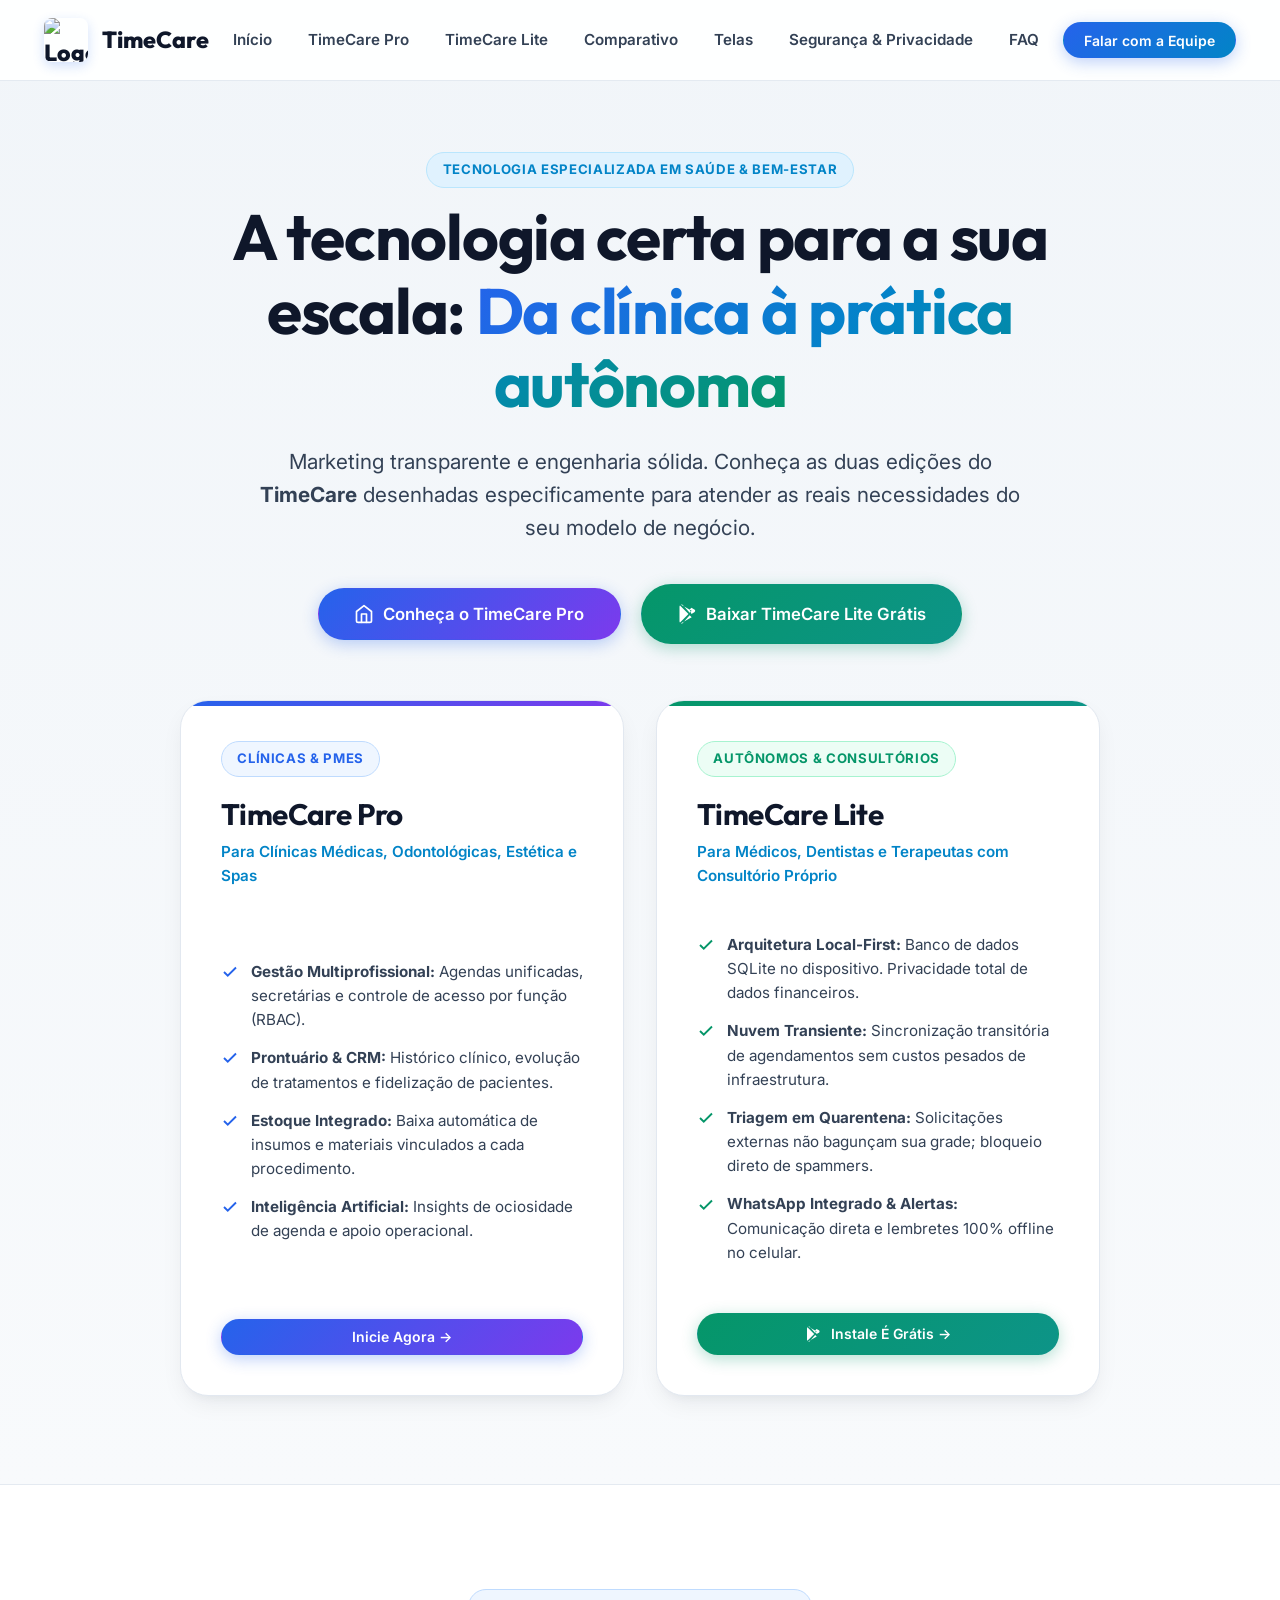
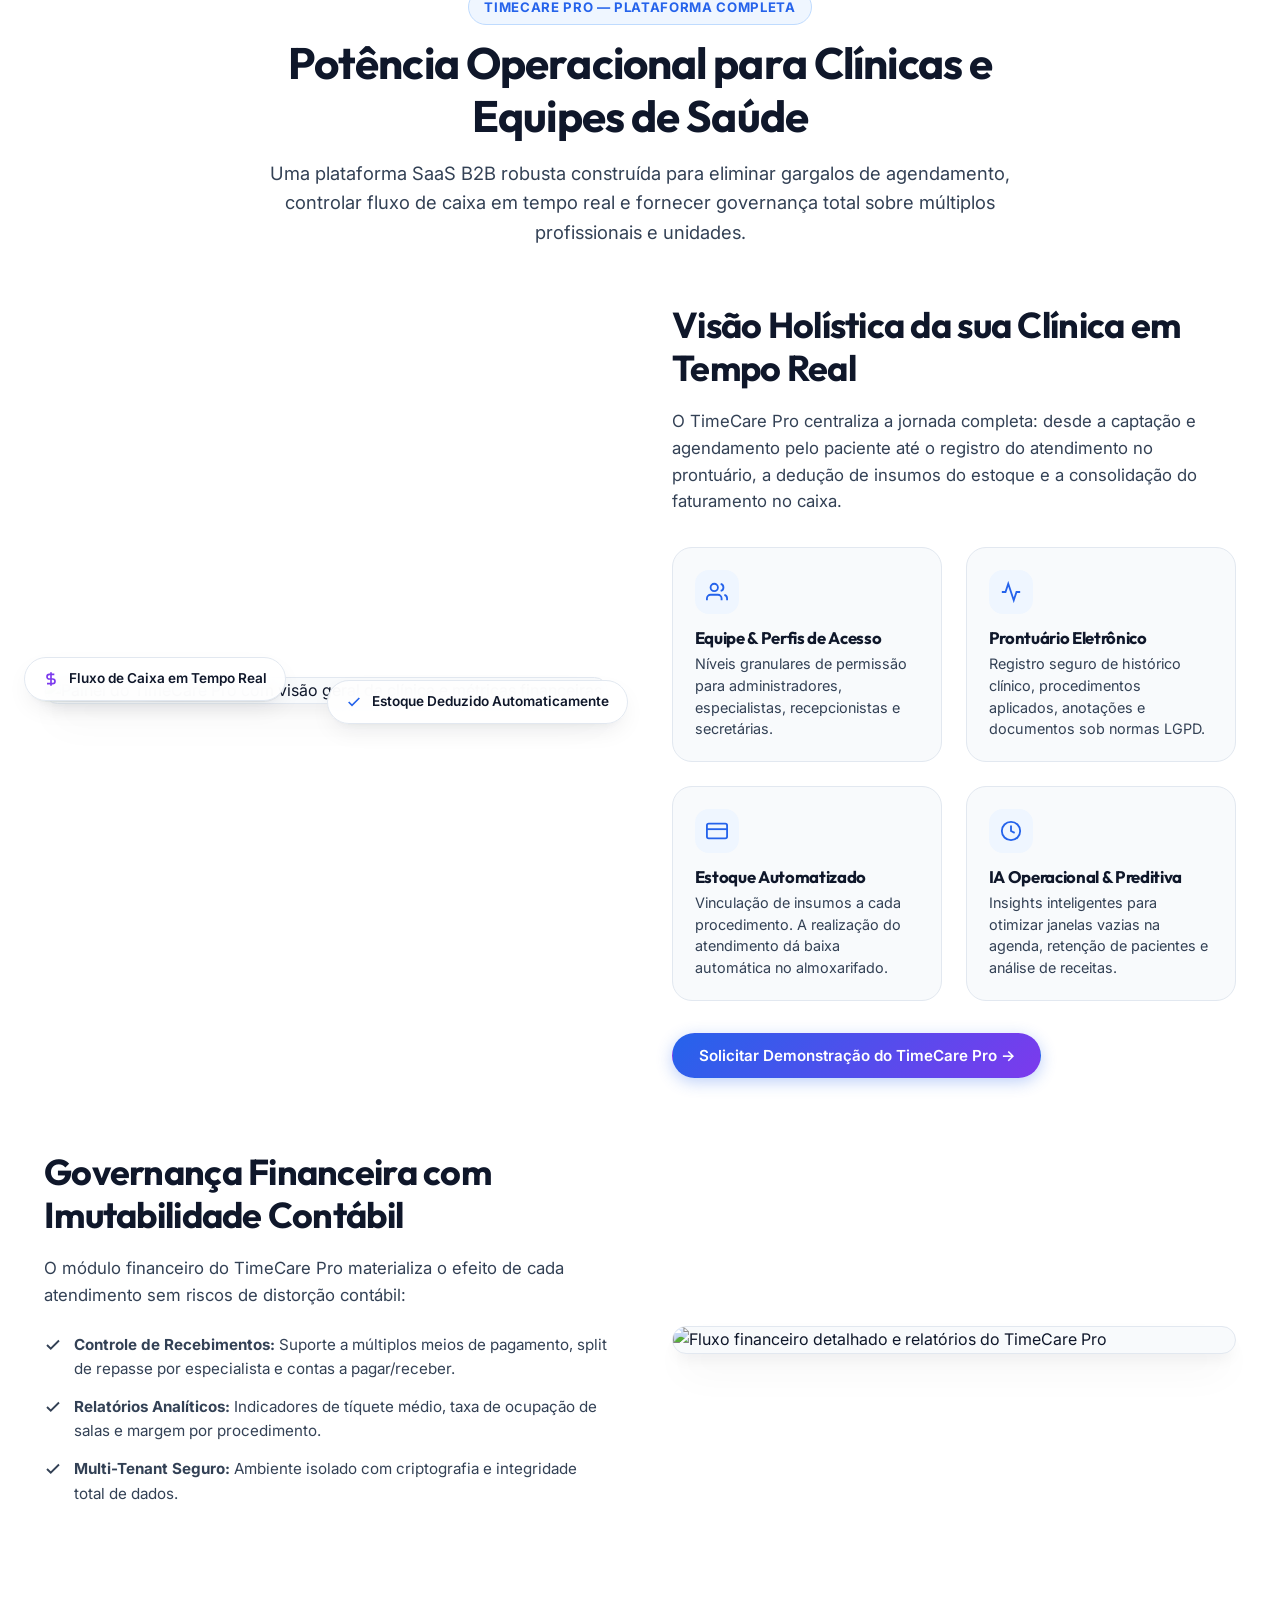
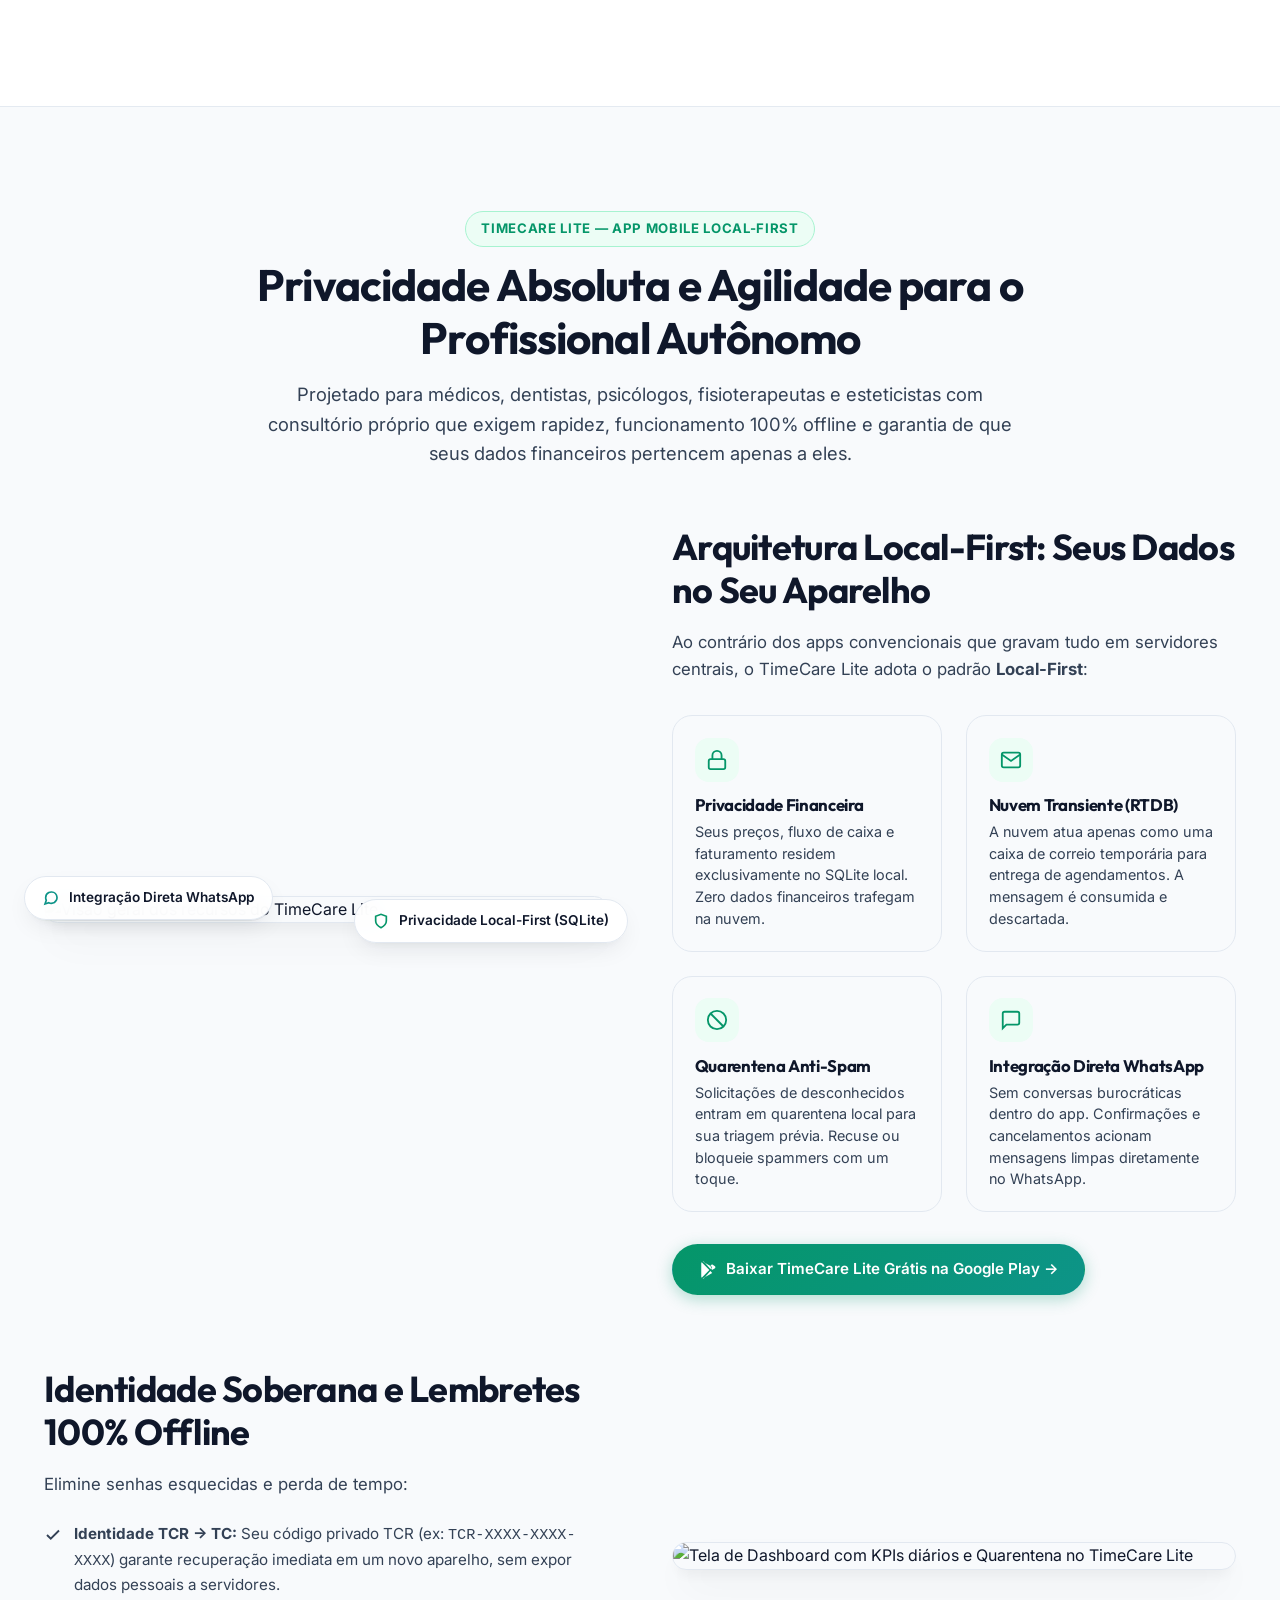
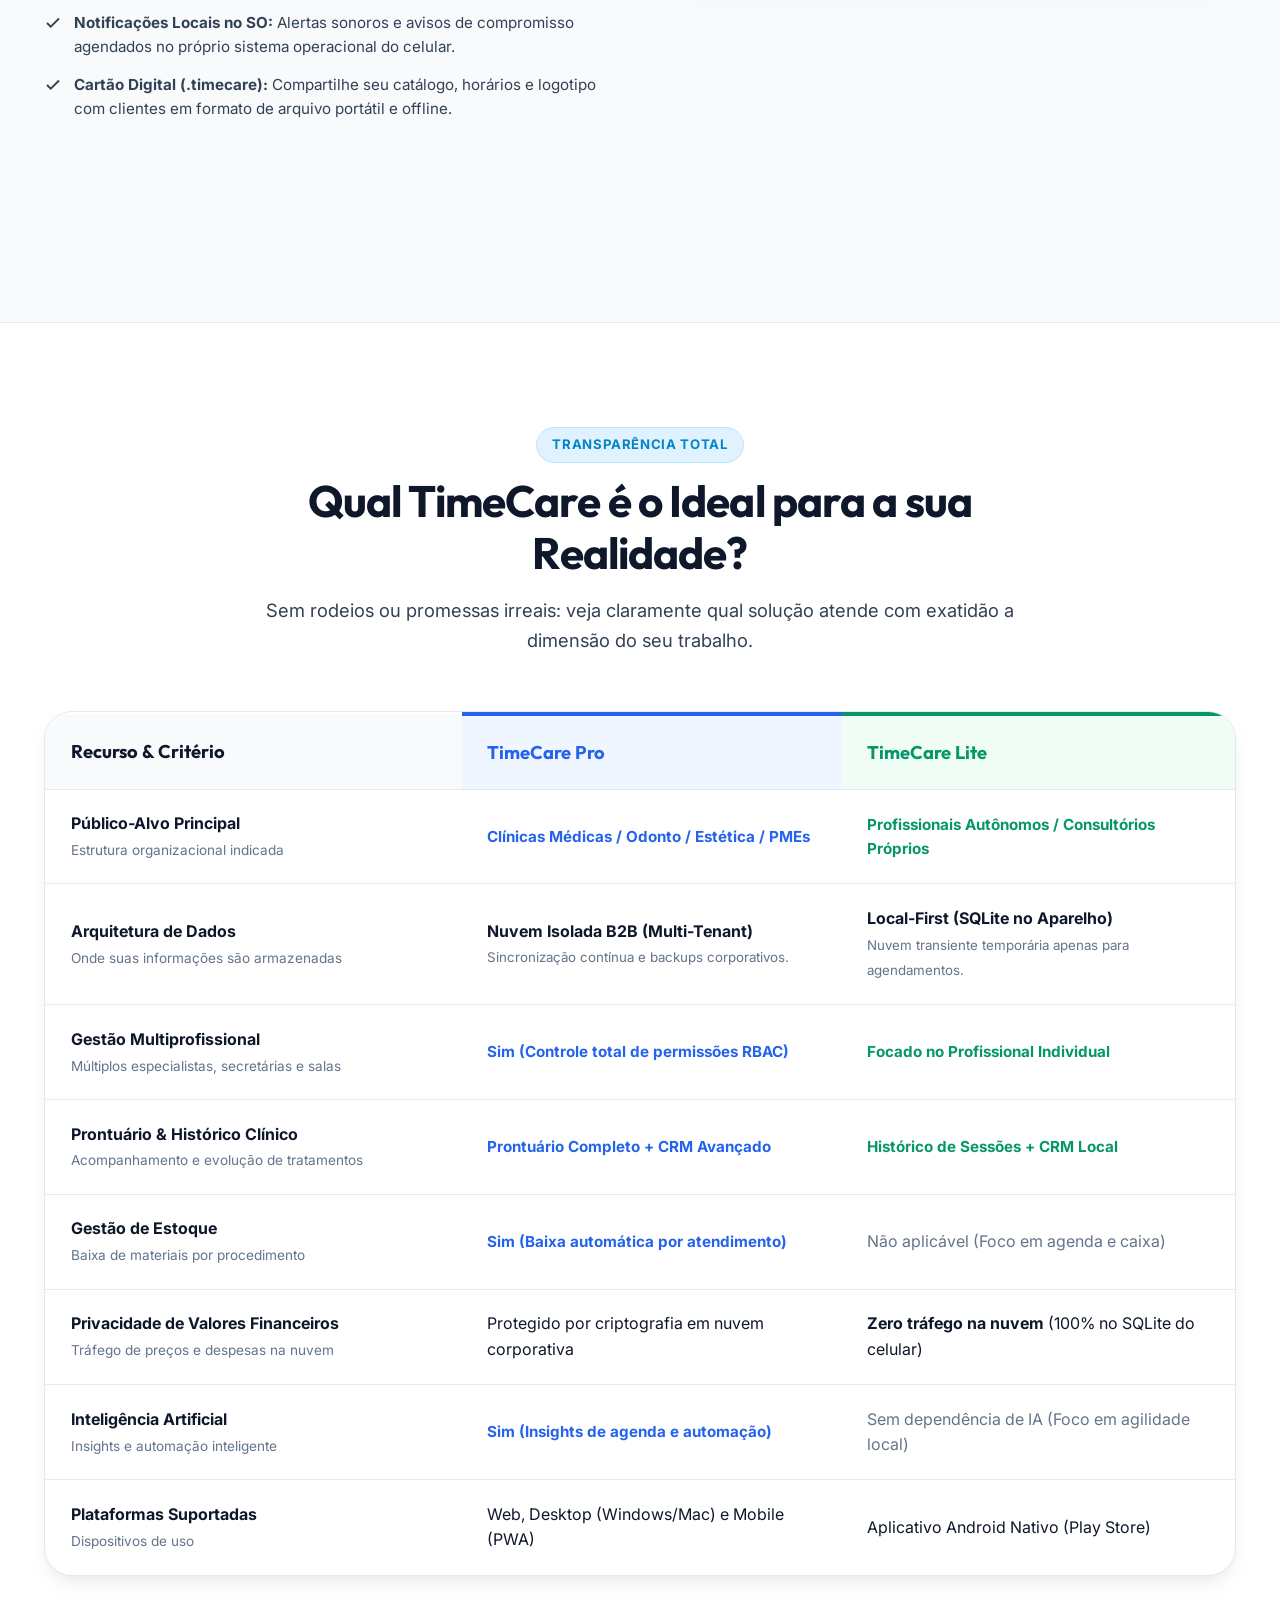
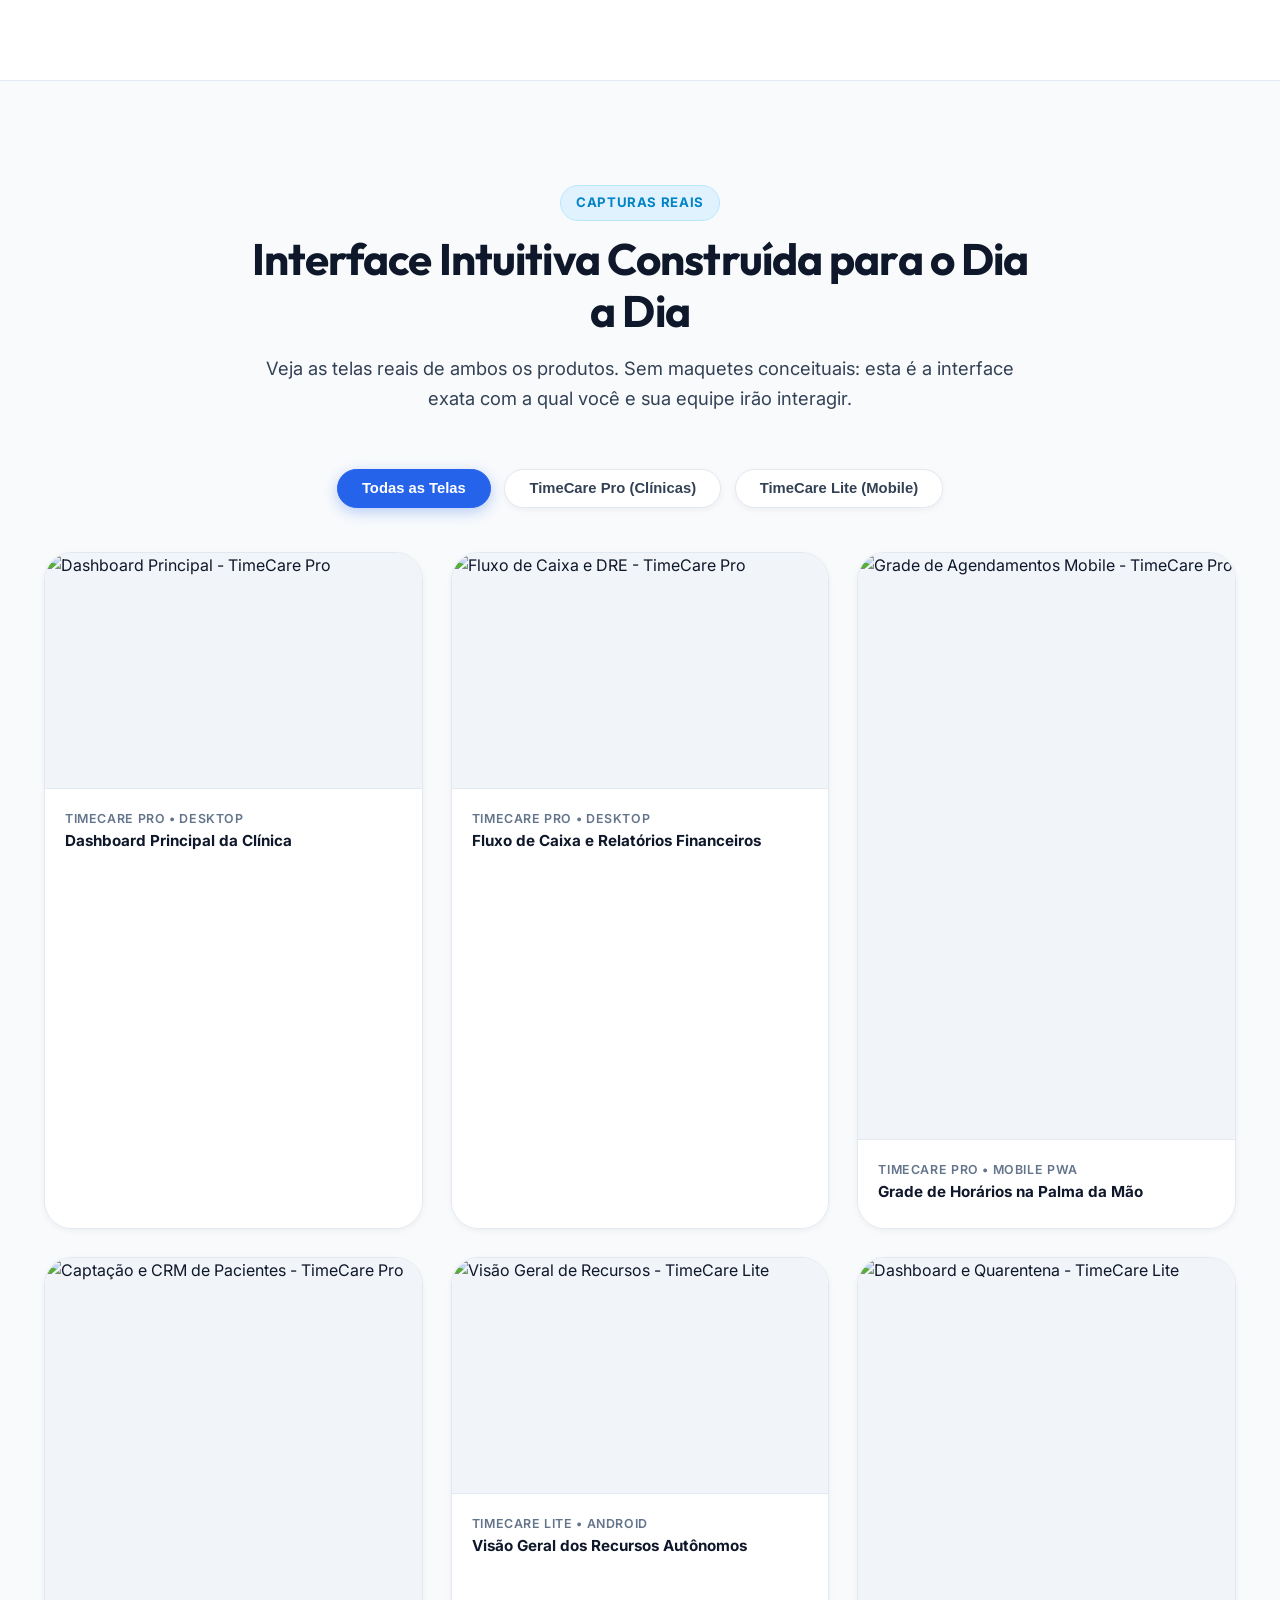
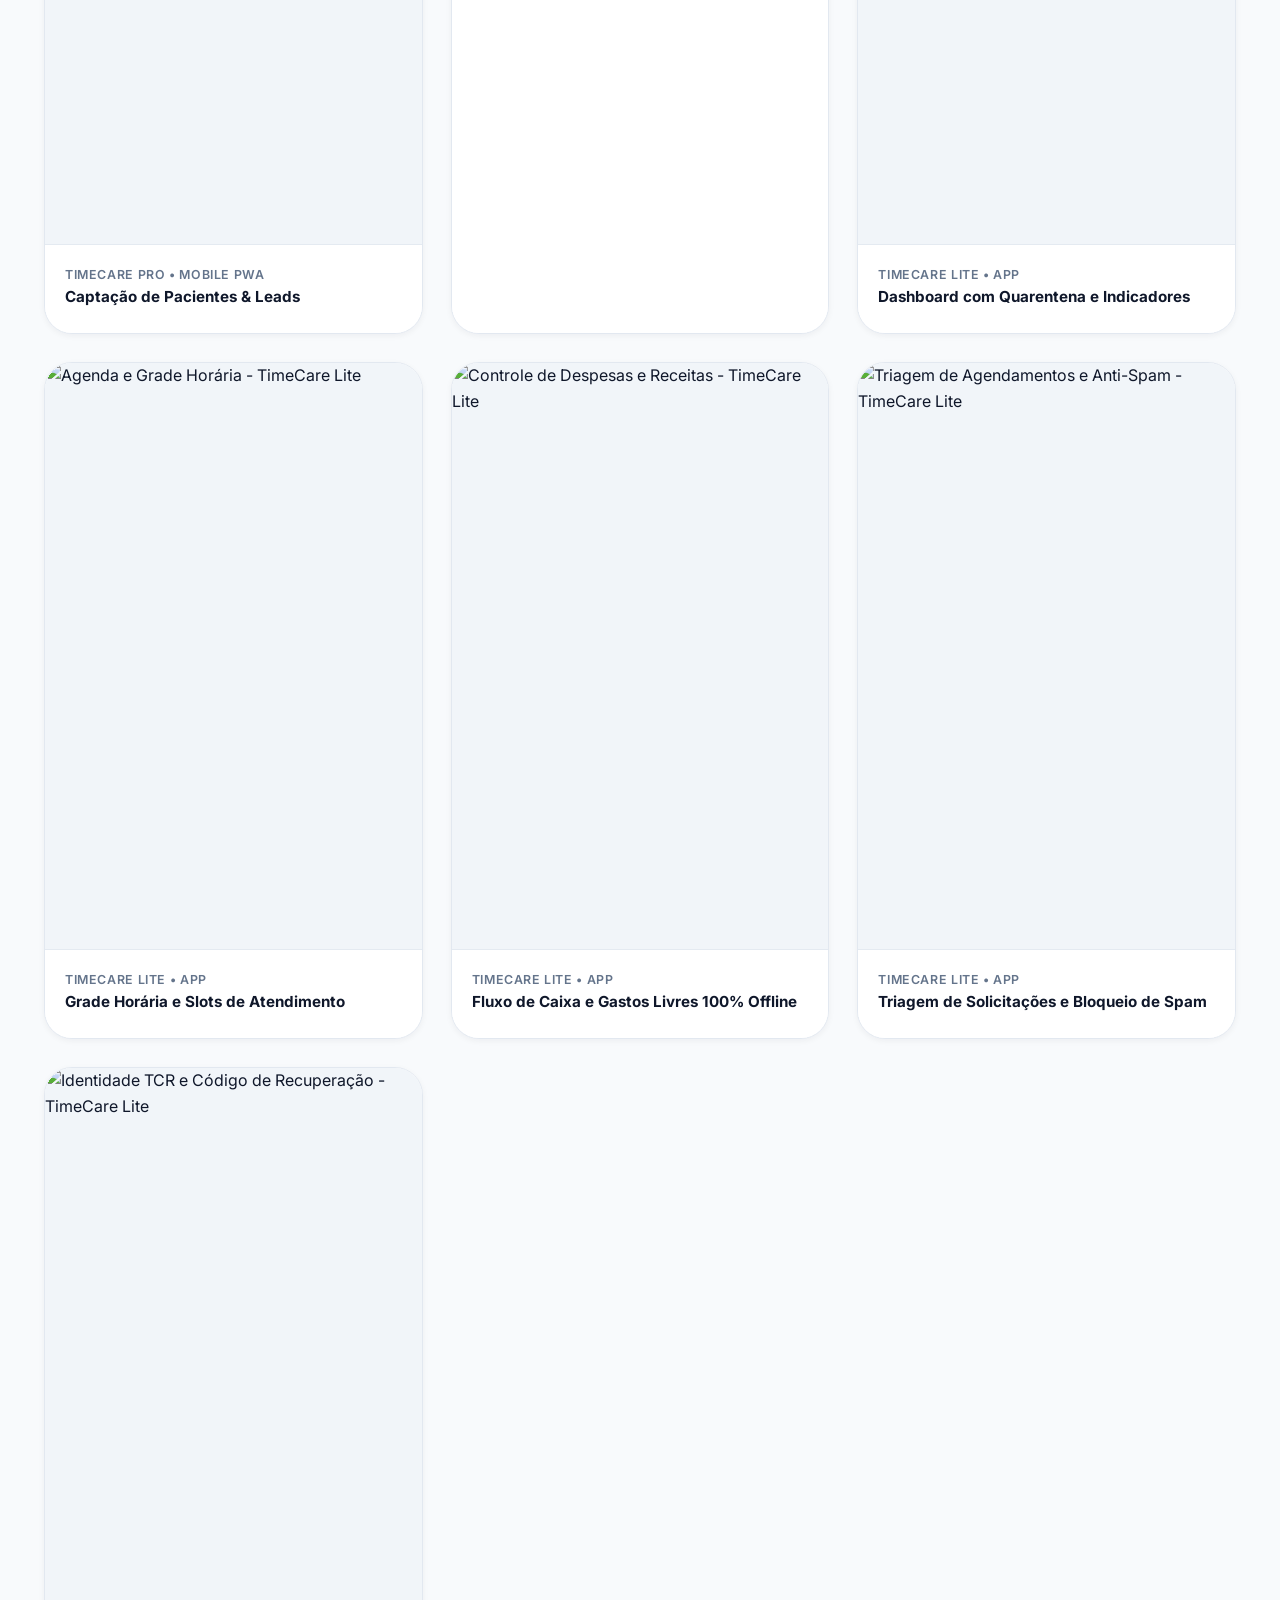
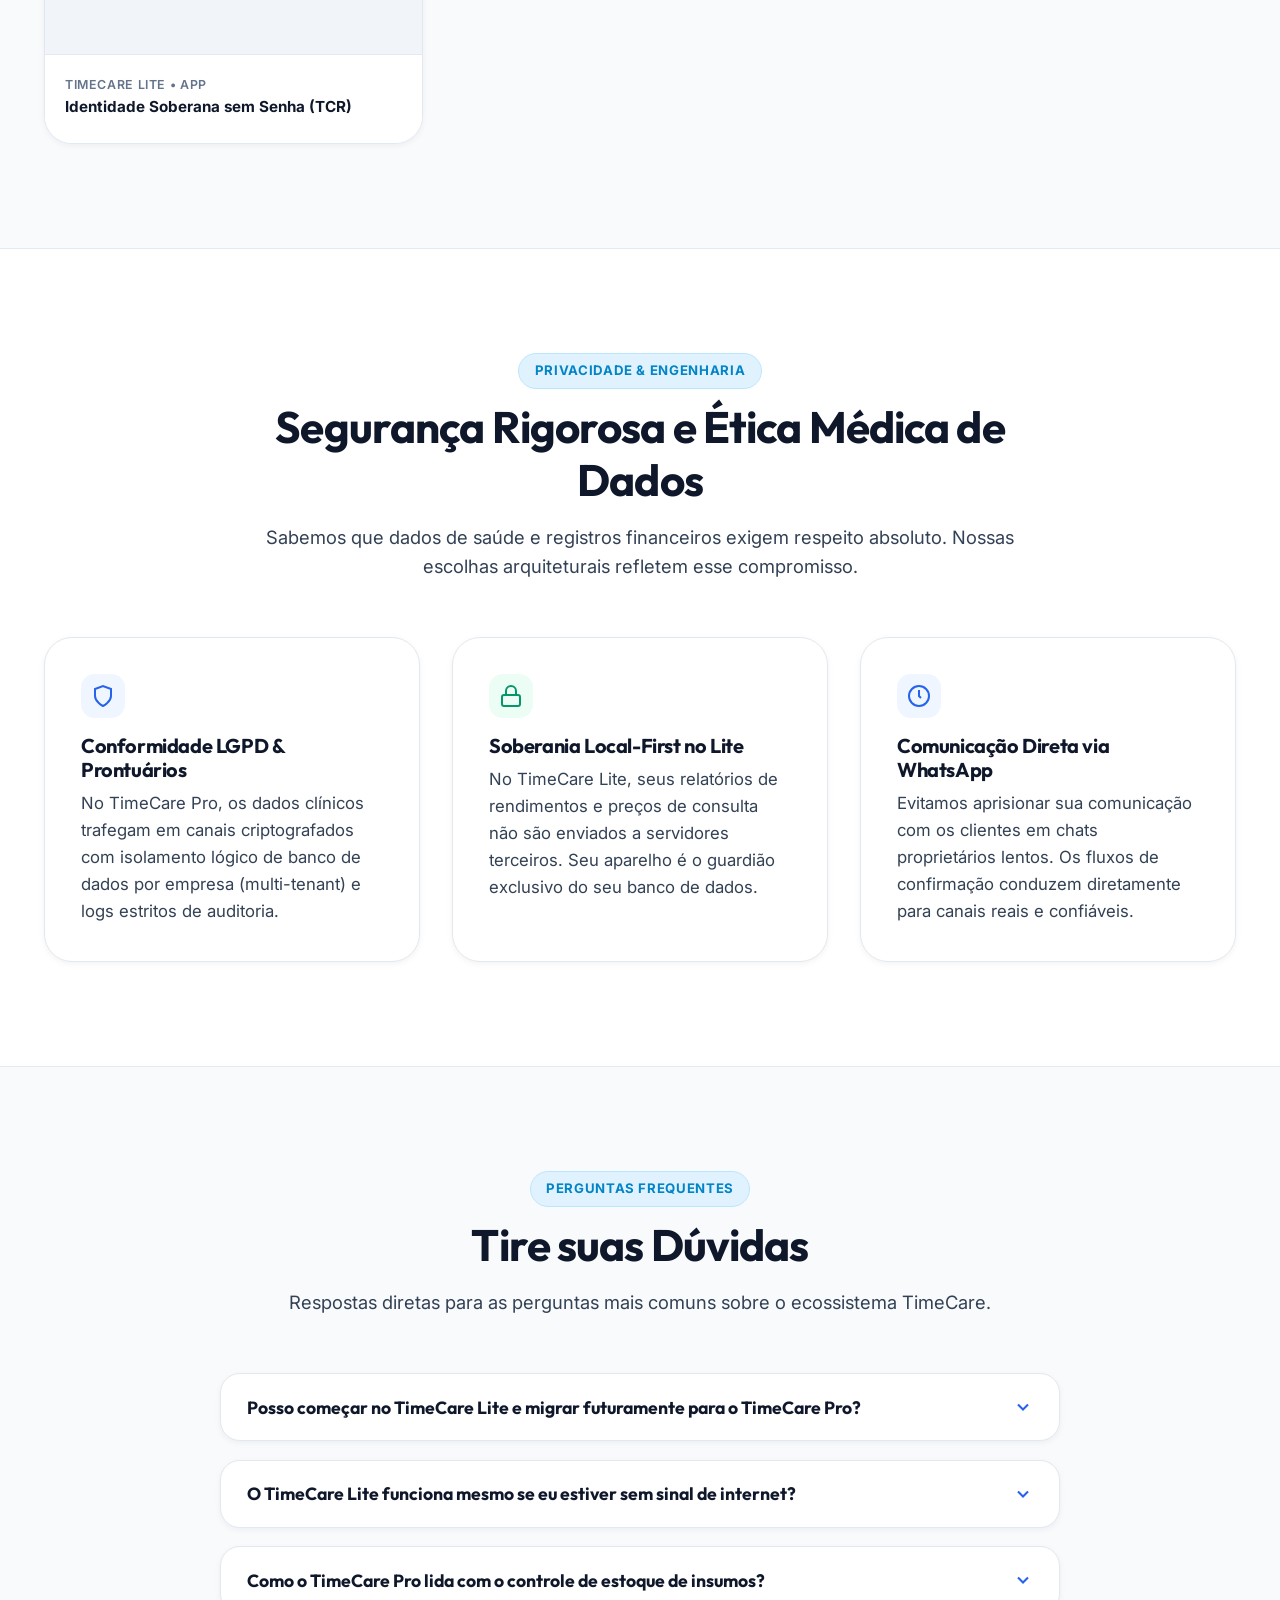
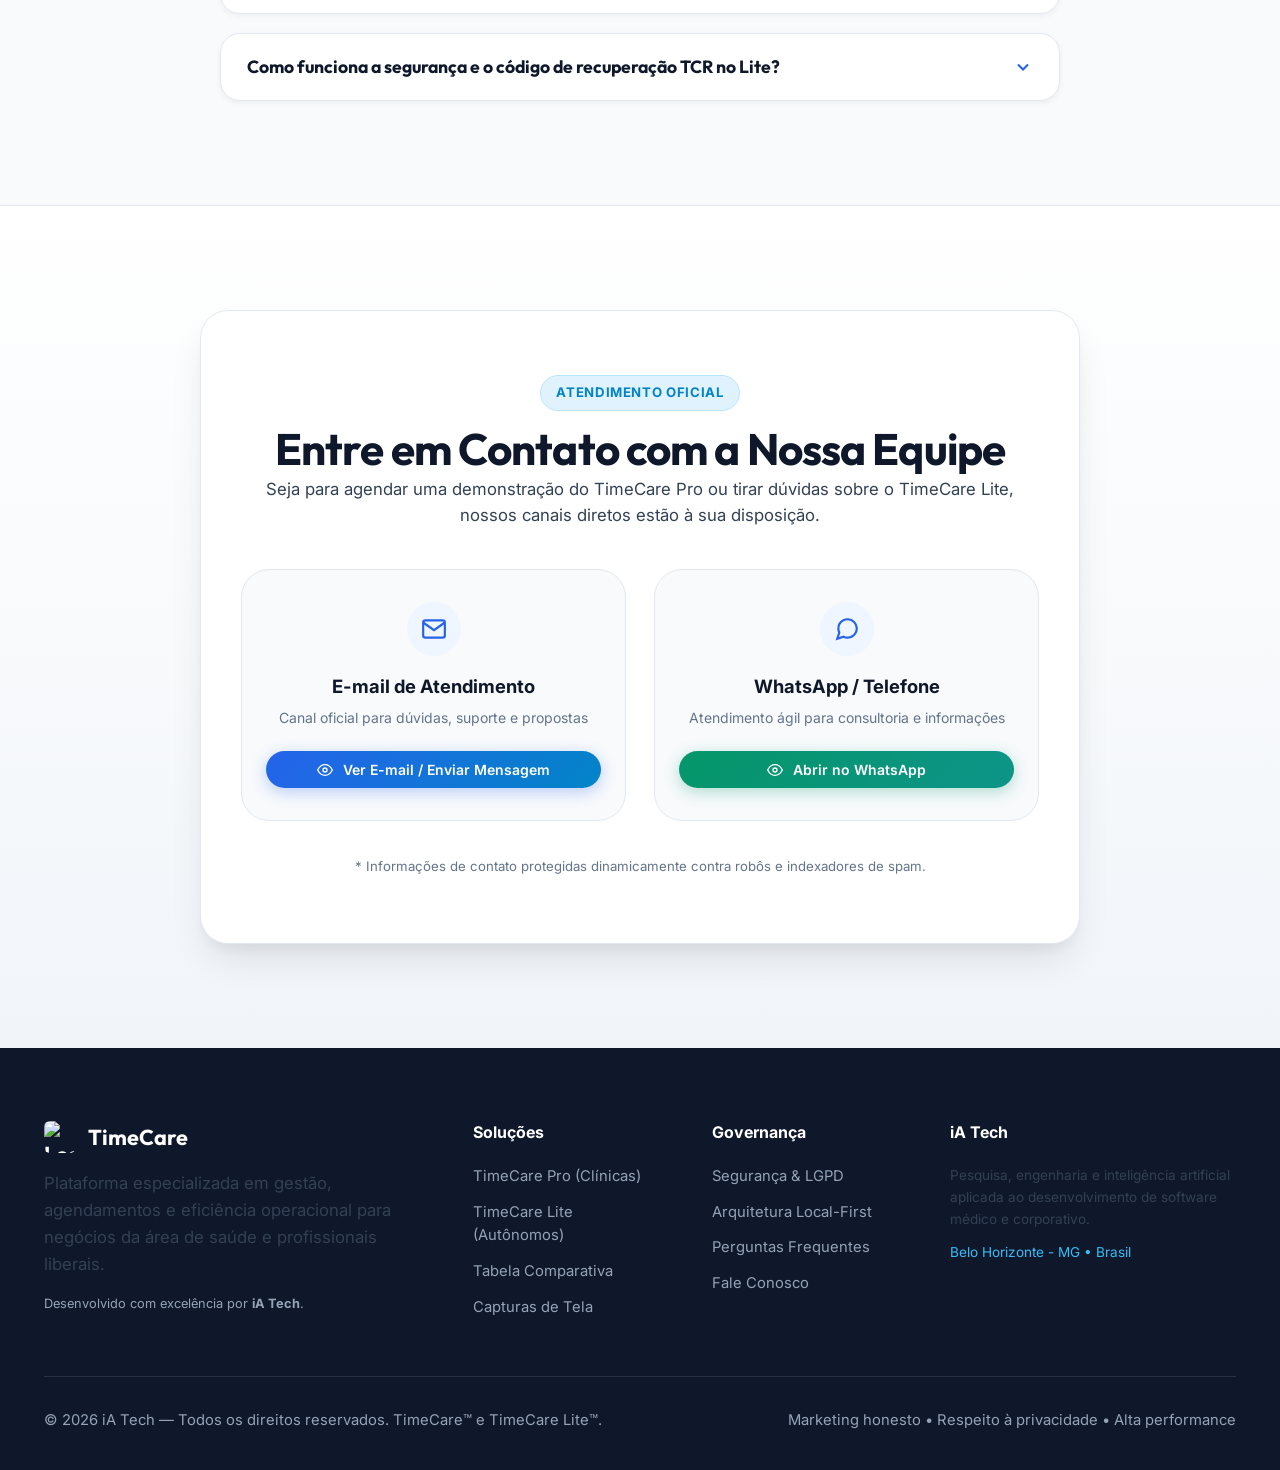
==== commit abe4d5b6: "captacao-formSubmit" ====
--- a/index.html
+++ b/index.html
@@ -1,27 +1,14 @@
 <!DOCTYPE html>
 <html lang="pt-BR">
-
 <head>
-  <!-- Google tag (gtag.js) -->
-  <script async src="https://www.googletagmanager.com/gtag/js?id=GT-W6NLGSJX"></script>
-  <script>
-    window.dataLayer = window.dataLayer || [];
-    function gtag() { dataLayer.push(arguments); }
-    gtag('js', new Date());
-
-    gtag('config', 'GT-W6NLGSJX');
-  </script>
-
   <meta charset="UTF-8">
   <meta name="viewport" content="width=device-width, initial-scale=1.0">
   <title>TimeCare | Gestão Inteligente para Clínicas e Autônomos de Saúde</title>
-
+  
   <!-- Meta Tags de SEO Primárias -->
   <meta name="title" content="TimeCare | Gestão Inteligente para Clínicas e Autônomos de Saúde">
-  <meta name="description"
-    content="Conheça a plataforma TimeCare: TimeCare Pro para clínicas médicas, odontológicas e estéticas com gestão de equipe, prontuário, estoque e IA; e TimeCare Lite para profissionais autônomos com tecnologia Local-First e privacidade total.">
-  <meta name="keywords"
-    content="gestão de clínicas, software para dentistas, prontuário eletrônico, agenda médica, TimeCare, TimeCare Lite, app para médicos, controle de estoque para clínicas, sistema para clínicas estéticas, app de agendamento autônomo">
+  <meta name="description" content="Conheça a plataforma TimeCare: TimeCare Pro para clínicas médicas, odontológicas e estéticas com gestão de equipe, prontuário, estoque e IA; e TimeCare Lite para profissionais autônomos com tecnologia Local-First e privacidade total.">
+  <meta name="keywords" content="gestão de clínicas, software para dentistas, prontuário eletrônico, agenda médica, TimeCare, TimeCare Lite, app para médicos, controle de estoque para clínicas, sistema para clínicas estéticas, app de agendamento autônomo">
   <meta name="author" content="iA Tech">
   <meta name="robots" content="index, follow">
   <link rel="canonical" href="https://iatech.github.io/timecare/">
@@ -30,9 +17,8 @@
   <meta property="og:type" content="website">
   <meta property="og:url" content="https://iatech.github.io/timecare/">
   <meta property="og:title" content="TimeCare | Gestão Inteligente para Clínicas e Autônomos de Saúde">
-  <meta property="og:description"
-    content="A tecnologia sob medida para sua prática profissional: Do consultório autônomo à clínica multiprofissional com IA e privacidade.">
-  <meta property="og:image" content="logo/logo.webp">
+  <meta property="og:description" content="A tecnologia sob medida para sua prática profissional: Do consultório autônomo à clínica multiprofissional com IA e privacidade.">
+  <meta property="og:image" content="logo/logo.png">
   <meta property="og:locale" content="pt_BR">
   <meta property="og:site_name" content="TimeCare">
 
@@ -40,24 +26,34 @@
   <meta property="twitter:card" content="summary_large_image">
   <meta property="twitter:url" content="https://iatech.github.io/timecare/">
   <meta property="twitter:title" content="TimeCare | Gestão Inteligente para Clínicas e Autônomos">
-  <meta property="twitter:description"
-    content="Do consultório individual à clínica de grande porte. Conheça o TimeCare Pro e o TimeCare Lite.">
-  <meta property="twitter:image" content="logo/logo.webp">
+  <meta property="twitter:description" content="Do consultório individual à clínica de grande porte. Conheça o TimeCare Pro e o TimeCare Lite.">
+  <meta property="twitter:image" content="logo/logo.png">
 
   <!-- Favicon -->
-  <link rel="icon" type="image/png" href="logo/logo.webp">
-  <link rel="apple-touch-icon" href="logo/logo.webp">
+  <link rel="icon" type="image/png" href="logo/logo.png">
+  <link rel="apple-touch-icon" href="logo/logo.png">
 
   <!-- Google Fonts (Inter & Outfit) -->
   <link rel="preconnect" href="https://fonts.googleapis.com">
   <link rel="preconnect" href="https://fonts.gstatic.com" crossorigin>
-  <link
-    href="https://fonts.googleapis.com/css2?family=Inter:wght@400;500;600;700&family=Outfit:wght@600;700;800&display=swap"
-    rel="stylesheet">
+  <link href="https://fonts.googleapis.com/css2?family=Inter:wght@400;500;600;700&family=Outfit:wght@600;700;800&display=swap" rel="stylesheet">
 
   <!-- Estilos CSS Principais -->
   <link rel="stylesheet" href="styles/main.css">
 
+  <!-- ==========================================================================
+       TAG DE RASTREAMENTO DO GOOGLE (GOOGLE ANALYTICS / GA4 / GTM)
+       Para ativar o rastreamento, descomente o bloco abaixo e insira o seu ID (ex: G-XXXXXXXXXX).
+       ========================================================================== -->
+  <!--
+  <script async src="https://www.googletagmanager.com/gtag/js?id=G-XXXXXXXXXX"></script>
+  <script>
+    window.dataLayer = window.dataLayer || [];
+    function gtag(){dataLayer.push(arguments);}
+    gtag('js', new Date());
+    gtag('config', 'G-XXXXXXXXXX');
+  </script>
+  -->
 
   <!-- Dados Estruturados Schema.org (JSON-LD) para SEO Avançado -->
   <script type="application/ld+json">
@@ -69,7 +65,7 @@
         "@id": "https://iatech.github.io/timecare/#organization",
         "name": "iA Tech",
         "url": "https://iatech.github.io/timecare/",
-        "logo": "https://iatech.github.io/timecare/logo/logo.webp",
+        "logo": "https://iatech.github.io/timecare/logo/logo.png",
         "description": "Pesquisa, engenharia e desenvolvimento de software especializado em gestão de saúde, inteligência artificial e soluções de agendamento.",
         "contactPoint": {
           "@type": "ContactPoint",
@@ -108,7 +104,6 @@
   }
   </script>
 </head>
-
 <body>
 
   <!-- Ambient Glow Effects -->
@@ -120,7 +115,7 @@
   <header class="navbar" id="navbar">
     <div class="container navbar-container">
       <a href="#inicio" class="navbar-brand" title="TimeCare - Página Inicial">
-        <img src="logo/logo.webp" alt="Logotipo TimeCare" class="navbar-logo" width="44" height="44">
+        <img src="logo/logo.png" alt="Logotipo TimeCare" class="navbar-logo" width="44" height="44">
         <span>TimeCare</span>
       </a>
 
@@ -137,12 +132,11 @@
       </nav>
 
       <div class="nav-actions">
-        <a href="#contato" class="btn btn-primary btn-sm">Falar com a Equipe</a>
+        <button type="button" class="btn btn-primary btn-sm btn-open-lead-modal">Falar com a Equipe</button>
       </div>
 
       <button class="mobile-menu-toggle" aria-label="Abrir Menu de Navegação" aria-expanded="false">
-        <svg width="24" height="24" viewBox="0 0 24 24" fill="none" stroke="currentColor" stroke-width="2"
-          stroke-linecap="round" stroke-linejoin="round">
+        <svg width="24" height="24" viewBox="0 0 24 24" fill="none" stroke="currentColor" stroke-width="2" stroke-linecap="round" stroke-linejoin="round">
           <line x1="3" y1="12" x2="21" y2="12"></line>
           <line x1="3" y1="6" x2="21" y2="6"></line>
           <line x1="3" y1="18" x2="21" y2="18"></line>
@@ -161,26 +155,17 @@
             A tecnologia certa para a sua escala: <span>Da clínica à prática autônoma</span>
           </h1>
           <p class="hero-description">
-            Marketing transparente e engenharia sólida. Conheça as duas edições do <strong>TimeCare</strong> desenhadas
-            especificamente para atender as reais necessidades do seu modelo de negócio.
+            Marketing transparente e engenharia sólida. Conheça as duas edições do <strong>TimeCare</strong> desenhadas especificamente para atender as reais necessidades do seu modelo de negócio.
           </p>
 
           <div class="hero-cta-group">
-            <a href="#timecare-pro" class="btn btn-pro btn-lg">
-              <svg width="20" height="20" viewBox="0 0 24 24" fill="none" stroke="currentColor" stroke-width="2"
-                stroke-linecap="round" stroke-linejoin="round">
-                <path d="M3 9l9-7 9 7v11a2 2 0 0 1-2 2H5a2 2 0 0 1-2-2z"></path>
-                <polyline points="9 22 9 12 15 12 15 22"></polyline>
-              </svg>
-              Ver TimeCare Pro (Clínicas)
-            </a>
-            <a href="#timecare-lite" class="btn btn-lite btn-lg">
-              <svg width="20" height="20" viewBox="0 0 24 24" fill="none" stroke="currentColor" stroke-width="2"
-                stroke-linecap="round" stroke-linejoin="round">
-                <rect x="5" y="2" width="14" height="20" rx="2" ry="2"></rect>
-                <line x1="12" y1="18" x2="12.01" y2="18"></line>
-              </svg>
-              Ver TimeCare Lite (Autônomos)
+            <button type="button" class="btn btn-pro btn-lg btn-open-lead-modal">
+              <svg width="20" height="20" viewBox="0 0 24 24" fill="none" stroke="currentColor" stroke-width="2" stroke-linecap="round" stroke-linejoin="round"><path d="M3 9l9-7 9 7v11a2 2 0 0 1-2 2H5a2 2 0 0 1-2-2z"></path><polyline points="9 22 9 12 15 12 15 22"></polyline></svg>
+              Conheça o TimeCare Pro
+            </button>
+            <a href="https://play.google.com/store/apps/details?id=br.com.iatech.timecare_lite&pcampaignid=web_share" target="_blank" rel="noopener noreferrer" class="btn btn-lite btn-lg">
+              <svg width="20" height="20" viewBox="0 0 24 24" fill="currentColor"><path d="M3.609 1.814L13.792 12 3.61 22.186a1.986 1.986 0 0 1-.61-1.414V3.228c0-.53.21-1.04.609-1.414zM15.206 13.414l2.42 2.42-12.822 7.4c.594.34 1.34.27 1.866-.17l8.536-9.65zm0-2.828l-8.536-9.65A1.99 1.99 0 0 0 4.804.766l12.822 7.4-2.42 2.42zm2.122 1.414l3.52-2.03a1.997 1.997 0 0 0 0-3.46l-3.52-2.03-2.12 2.12 2.12 5.4z"/></svg>
+              Baixar TimeCare Lite Grátis
             </a>
           </div>
 
@@ -195,35 +180,25 @@
               </div>
               <ul class="hero-card-list">
                 <li>
-                  <svg width="18" height="18" viewBox="0 0 24 24" fill="none" stroke="currentColor" stroke-width="2.5">
-                    <polyline points="20 6 9 17 4 12"></polyline>
-                  </svg>
-                  <span><strong>Gestão Multiprofissional:</strong> Agendas unificadas, secretárias e controle de acesso
-                    por função (RBAC).</span>
+                  <svg width="18" height="18" viewBox="0 0 24 24" fill="none" stroke="currentColor" stroke-width="2.5"><polyline points="20 6 9 17 4 12"></polyline></svg>
+                  <span><strong>Gestão Multiprofissional:</strong> Agendas unificadas, secretárias e controle de acesso por função (RBAC).</span>
                 </li>
                 <li>
-                  <svg width="18" height="18" viewBox="0 0 24 24" fill="none" stroke="currentColor" stroke-width="2.5">
-                    <polyline points="20 6 9 17 4 12"></polyline>
-                  </svg>
-                  <span><strong>Prontuário & CRM:</strong> Histórico clínico, evolução de tratamentos e fidelização de
-                    pacientes.</span>
+                  <svg width="18" height="18" viewBox="0 0 24 24" fill="none" stroke="currentColor" stroke-width="2.5"><polyline points="20 6 9 17 4 12"></polyline></svg>
+                  <span><strong>Prontuário & CRM:</strong> Histórico clínico, evolução de tratamentos e fidelização de pacientes.</span>
                 </li>
                 <li>
-                  <svg width="18" height="18" viewBox="0 0 24 24" fill="none" stroke="currentColor" stroke-width="2.5">
-                    <polyline points="20 6 9 17 4 12"></polyline>
-                  </svg>
-                  <span><strong>Estoque Integrado:</strong> Baixa automática de insumos e materiais vinculados a cada
-                    procedimento.</span>
+                  <svg width="18" height="18" viewBox="0 0 24 24" fill="none" stroke="currentColor" stroke-width="2.5"><polyline points="20 6 9 17 4 12"></polyline></svg>
+                  <span><strong>Estoque Integrado:</strong> Baixa automática de insumos e materiais vinculados a cada procedimento.</span>
                 </li>
                 <li>
-                  <svg width="18" height="18" viewBox="0 0 24 24" fill="none" stroke="currentColor" stroke-width="2.5">
-                    <polyline points="20 6 9 17 4 12"></polyline>
-                  </svg>
-                  <span><strong>Inteligência Artificial:</strong> Insights de ociosidade de agenda e apoio
-                    operacional.</span>
+                  <svg width="18" height="18" viewBox="0 0 24 24" fill="none" stroke="currentColor" stroke-width="2.5"><polyline points="20 6 9 17 4 12"></polyline></svg>
+                  <span><strong>Inteligência Artificial:</strong> Insights de ociosidade de agenda e apoio operacional.</span>
                 </li>
               </ul>
-              <a href="#timecare-pro" class="btn btn-secondary btn-sm">Explorar Recursos da Clínica &rarr;</a>
+              <div class="card-action-wrap">
+                <button type="button" class="btn btn-pro btn-sm btn-open-lead-modal">Inicie Agora &rarr;</button>
+              </div>
             </article>
 
             <!-- Card TimeCare Lite -->
@@ -235,35 +210,28 @@
               </div>
               <ul class="hero-card-list">
                 <li>
-                  <svg width="18" height="18" viewBox="0 0 24 24" fill="none" stroke="currentColor" stroke-width="2.5">
-                    <polyline points="20 6 9 17 4 12"></polyline>
-                  </svg>
-                  <span><strong>Arquitetura Local-First:</strong> Banco de dados SQLite no dispositivo. Privacidade
-                    total de dados financeiros.</span>
+                  <svg width="18" height="18" viewBox="0 0 24 24" fill="none" stroke="currentColor" stroke-width="2.5"><polyline points="20 6 9 17 4 12"></polyline></svg>
+                  <span><strong>Arquitetura Local-First:</strong> Banco de dados SQLite no dispositivo. Privacidade total de dados financeiros.</span>
                 </li>
                 <li>
-                  <svg width="18" height="18" viewBox="0 0 24 24" fill="none" stroke="currentColor" stroke-width="2.5">
-                    <polyline points="20 6 9 17 4 12"></polyline>
-                  </svg>
-                  <span><strong>Nuvem Transiente:</strong> Sincronização transitória de agendamentos sem custos pesados
-                    de infraestrutura.</span>
+                  <svg width="18" height="18" viewBox="0 0 24 24" fill="none" stroke="currentColor" stroke-width="2.5"><polyline points="20 6 9 17 4 12"></polyline></svg>
+                  <span><strong>Nuvem Transiente:</strong> Sincronização transitória de agendamentos sem custos pesados de infraestrutura.</span>
                 </li>
                 <li>
-                  <svg width="18" height="18" viewBox="0 0 24 24" fill="none" stroke="currentColor" stroke-width="2.5">
-                    <polyline points="20 6 9 17 4 12"></polyline>
-                  </svg>
-                  <span><strong>Triagem em Quarentena:</strong> Solicitações externas não bagunçam sua grade; bloqueio
-                    direto de spammers.</span>
+                  <svg width="18" height="18" viewBox="0 0 24 24" fill="none" stroke="currentColor" stroke-width="2.5"><polyline points="20 6 9 17 4 12"></polyline></svg>
+                  <span><strong>Triagem em Quarentena:</strong> Solicitações externas não bagunçam sua grade; bloqueio direto de spammers.</span>
                 </li>
                 <li>
-                  <svg width="18" height="18" viewBox="0 0 24 24" fill="none" stroke="currentColor" stroke-width="2.5">
-                    <polyline points="20 6 9 17 4 12"></polyline>
-                  </svg>
-                  <span><strong>WhatsApp Integrado & Alertas:</strong> Comunicação direta e lembretes 100% offline no
-                    celular.</span>
+                  <svg width="18" height="18" viewBox="0 0 24 24" fill="none" stroke="currentColor" stroke-width="2.5"><polyline points="20 6 9 17 4 12"></polyline></svg>
+                  <span><strong>WhatsApp Integrado & Alertas:</strong> Comunicação direta e lembretes 100% offline no celular.</span>
                 </li>
               </ul>
-              <a href="#timecare-lite" class="btn btn-secondary btn-sm">Explorar Versão Autônomo &rarr;</a>
+              <div class="card-action-wrap">
+                <a href="https://play.google.com/store/apps/details?id=br.com.iatech.timecare_lite&pcampaignid=web_share" target="_blank" rel="noopener noreferrer" class="btn btn-lite btn-sm">
+                  <svg width="16" height="16" viewBox="0 0 24 24" fill="currentColor"><path d="M3.609 1.814L13.792 12 3.61 22.186a1.986 1.986 0 0 1-.61-1.414V3.228c0-.53.21-1.04.609-1.414zM15.206 13.414l2.42 2.42-12.822 7.4c.594.34 1.34.27 1.866-.17l8.536-9.65zm0-2.828l-8.536-9.65A1.99 1.99 0 0 0 4.804.766l12.822 7.4-2.42 2.42zm2.122 1.414l3.52-2.03a1.997 1.997 0 0 0 0-3.46l-3.52-2.03-2.12 2.12 2.12 5.4z"/></svg>
+                  Instale É Grátis &rarr;
+                </a>
+              </div>
             </article>
           </div>
         </div>
@@ -277,48 +245,35 @@
           <span class="badge badge-pro">TimeCare Pro — Plataforma Completa</span>
           <h2>Potência Operacional para Clínicas e Equipes de Saúde</h2>
           <p>
-            Uma plataforma SaaS B2B robusta construída para eliminar gargalos de agendamento, controlar fluxo de caixa
-            em tempo real e fornecer governança total sobre múltiplos profissionais e unidades.
+            Uma plataforma SaaS B2B robusta construída para eliminar gargalos de agendamento, controlar fluxo de caixa em tempo real e fornecer governança total sobre múltiplos profissionais e unidades.
           </p>
         </div>
 
         <div class="showcase-grid scroll-reveal">
           <div class="showcase-visual">
-            <!-- Floating Pill Badges around Showcase Image -->
             <div class="floating-badge floating-badge-1">
-              <svg width="16" height="16" viewBox="0 0 24 24" fill="none" stroke="#2563eb" stroke-width="2.5">
-                <polyline points="20 6 9 17 4 12"></polyline>
-              </svg>
+              <svg width="16" height="16" viewBox="0 0 24 24" fill="none" stroke="#2563eb" stroke-width="2.5"><polyline points="20 6 9 17 4 12"></polyline></svg>
               <span>Estoque Deduzido Automaticamente</span>
             </div>
             <div class="floating-badge floating-badge-2">
-              <svg width="16" height="16" viewBox="0 0 24 24" fill="none" stroke="#7c3aed" stroke-width="2.5">
-                <path d="M12 2v20M17 5H9.5a3.5 3.5 0 0 0 0 7h5a3.5 3.5 0 0 1 0 7H6"></path>
-              </svg>
+              <svg width="16" height="16" viewBox="0 0 24 24" fill="none" stroke="#7c3aed" stroke-width="2.5"><path d="M12 2v20M17 5H9.5a3.5 3.5 0 0 0 0 7h5a3.5 3.5 0 0 1 0 7H6"></path></svg>
               <span>Fluxo de Caixa em Tempo Real</span>
             </div>
 
             <div class="showcase-image-wrap">
-              <img src="timecare/dashboard principal-desktop.webp"
-                alt="Painel do TimeCare Pro com visão geral da clínica e métricas financeiras" loading="lazy">
+              <img src="timecare/dashboard principal-desktop.png" alt="Painel do TimeCare Pro com visão geral da clínica e métricas financeiras" loading="lazy">
             </div>
           </div>
           <div class="showcase-content">
             <h3>Visão Holística da sua Clínica em Tempo Real</h3>
             <p>
-              O TimeCare Pro centraliza a jornada completa: desde a captação e agendamento pelo paciente até o registro
-              do atendimento no prontuário, a dedução de insumos do estoque e a consolidação do faturamento no caixa.
+              O TimeCare Pro centraliza a jornada completa: desde a captação e agendamento pelo paciente até o registro do atendimento no prontuário, a dedução de insumos do estoque e a consolidação do faturamento no caixa.
             </p>
 
             <div class="showcase-features-grid">
               <div class="feature-mini-card">
                 <div class="feature-icon icon-pro">
-                  <svg width="22" height="22" viewBox="0 0 24 24" fill="none" stroke="currentColor" stroke-width="2">
-                    <path d="M17 21v-2a4 4 0 0 0-4-4H5a4 4 0 0 0-4 4v2"></path>
-                    <circle cx="9" cy="7" r="4"></circle>
-                    <path d="M23 21v-2a4 4 0 0 0-3-3.87"></path>
-                    <path d="M16 3.13a4 4 0 0 1 0 7.75"></path>
-                  </svg>
+                  <svg width="22" height="22" viewBox="0 0 24 24" fill="none" stroke="currentColor" stroke-width="2"><path d="M17 21v-2a4 4 0 0 0-4-4H5a4 4 0 0 0-4 4v2"></path><circle cx="9" cy="7" r="4"></circle><path d="M23 21v-2a4 4 0 0 0-3-3.87"></path><path d="M16 3.13a4 4 0 0 1 0 7.75"></path></svg>
                 </div>
                 <h4>Equipe & Perfis de Acesso</h4>
                 <p>Níveis granulares de permissão para administradores, especialistas, recepcionistas e secretárias.</p>
@@ -326,38 +281,31 @@
 
               <div class="feature-mini-card">
                 <div class="feature-icon icon-pro">
-                  <svg width="22" height="22" viewBox="0 0 24 24" fill="none" stroke="currentColor" stroke-width="2">
-                    <path d="M22 12h-4l-3 9L9 3l-3 9H2"></path>
-                  </svg>
+                  <svg width="22" height="22" viewBox="0 0 24 24" fill="none" stroke="currentColor" stroke-width="2"><path d="M22 12h-4l-3 9L9 3l-3 9H2"></path></svg>
                 </div>
                 <h4>Prontuário Eletrônico</h4>
-                <p>Registro seguro de histórico clínico, procedimentos aplicados, anotações e documentos sob normas
-                  LGPD.</p>
+                <p>Registro seguro de histórico clínico, procedimentos aplicados, anotações e documentos sob normas LGPD.</p>
               </div>
 
               <div class="feature-mini-card">
                 <div class="feature-icon icon-pro">
-                  <svg width="22" height="22" viewBox="0 0 24 24" fill="none" stroke="currentColor" stroke-width="2">
-                    <rect x="1" y="4" width="22" height="16" rx="2" ry="2"></rect>
-                    <line x1="1" y1="10" x2="23" y2="10"></line>
-                  </svg>
+                  <svg width="22" height="22" viewBox="0 0 24 24" fill="none" stroke="currentColor" stroke-width="2"><rect x="1" y="4" width="22" height="16" rx="2" ry="2"></rect><line x1="1" y1="10" x2="23" y2="10"></line></svg>
                 </div>
                 <h4>Estoque Automatizado</h4>
-                <p>Vinculação de insumos a cada procedimento. A realização do atendimento dá baixa automática no
-                  almoxarifado.</p>
+                <p>Vinculação de insumos a cada procedimento. A realização do atendimento dá baixa automática no almoxarifado.</p>
               </div>
 
               <div class="feature-mini-card">
                 <div class="feature-icon icon-pro">
-                  <svg width="22" height="22" viewBox="0 0 24 24" fill="none" stroke="currentColor" stroke-width="2">
-                    <circle cx="12" cy="12" r="10"></circle>
-                    <path d="M12 6v6l4 2"></path>
-                  </svg>
+                  <svg width="22" height="22" viewBox="0 0 24 24" fill="none" stroke="currentColor" stroke-width="2"><circle cx="12" cy="12" r="10"></circle><path d="M12 6v6l4 2"></path></svg>
                 </div>
                 <h4>IA Operacional & Preditiva</h4>
-                <p>Insights inteligentes para otimizar janelas vazias na agenda, retenção de pacientes e análise de
-                  receitas.</p>
-              </div>
+                <p>Insights inteligentes para otimizar janelas vazias na agenda, retenção de pacientes e análise de receitas.</p>
+              </div>
+            </div>
+
+            <div style="margin-top: 2rem;">
+              <button type="button" class="btn btn-pro btn-md btn-open-lead-modal">Solicitar Demonstração do TimeCare Pro &rarr;</button>
             </div>
           </div>
         </div>
@@ -366,37 +314,26 @@
         <div class="showcase-grid reverse scroll-reveal">
           <div class="showcase-visual">
             <div class="showcase-image-wrap">
-              <img src="timecare/dashboard-financeiro-desktop.webp"
-                alt="Fluxo financeiro detalhado e relatórios do TimeCare Pro" loading="lazy">
+              <img src="timecare/dashboard-financeiro-desktop.png" alt="Fluxo financeiro detalhado e relatórios do TimeCare Pro" loading="lazy">
             </div>
           </div>
           <div class="showcase-content">
             <h3>Governança Financeira com Imutabilidade Contábil</h3>
             <p>
-              O módulo financeiro do TimeCare Pro materializa o efeito de cada atendimento sem riscos de distorção
-              contábil:
+              O módulo financeiro do TimeCare Pro materializa o efeito de cada atendimento sem riscos de distorção contábil:
             </p>
             <ul class="hero-card-list">
               <li>
-                <svg width="18" height="18" viewBox="0 0 24 24" fill="none" stroke="currentColor" stroke-width="2.5">
-                  <polyline points="20 6 9 17 4 12"></polyline>
-                </svg>
-                <span><strong>Controle de Recebimentos:</strong> Suporte a múltiplos meios de pagamento, split de
-                  repasse por especialista e contas a pagar/receber.</span>
+                <svg width="18" height="18" viewBox="0 0 24 24" fill="none" stroke="currentColor" stroke-width="2.5"><polyline points="20 6 9 17 4 12"></polyline></svg>
+                <span><strong>Controle de Recebimentos:</strong> Suporte a múltiplos meios de pagamento, split de repasse por especialista e contas a pagar/receber.</span>
               </li>
               <li>
-                <svg width="18" height="18" viewBox="0 0 24 24" fill="none" stroke="currentColor" stroke-width="2.5">
-                  <polyline points="20 6 9 17 4 12"></polyline>
-                </svg>
-                <span><strong>Relatórios Analíticos:</strong> Indicadores de tíquete médio, taxa de ocupação de salas e
-                  margem por procedimento.</span>
+                <svg width="18" height="18" viewBox="0 0 24 24" fill="none" stroke="currentColor" stroke-width="2.5"><polyline points="20 6 9 17 4 12"></polyline></svg>
+                <span><strong>Relatórios Analíticos:</strong> Indicadores de tíquete médio, taxa de ocupação de salas e margem por procedimento.</span>
               </li>
               <li>
-                <svg width="18" height="18" viewBox="0 0 24 24" fill="none" stroke="currentColor" stroke-width="2.5">
-                  <polyline points="20 6 9 17 4 12"></polyline>
-                </svg>
-                <span><strong>Multi-Tenant Seguro:</strong> Ambiente isolado com criptografia e integridade total de
-                  dados.</span>
+                <svg width="18" height="18" viewBox="0 0 24 24" fill="none" stroke="currentColor" stroke-width="2.5"><polyline points="20 6 9 17 4 12"></polyline></svg>
+                <span><strong>Multi-Tenant Seguro:</strong> Ambiente isolado com criptografia e integridade total de dados.</span>
               </li>
             </ul>
           </div>
@@ -411,88 +348,70 @@
           <span class="badge badge-lite">TimeCare Lite — App Mobile Local-First</span>
           <h2>Privacidade Absoluta e Agilidade para o Profissional Autônomo</h2>
           <p>
-            Projetado para médicos, dentistas, psicólogos, fisioterapeutas e esteticistas com consultório próprio que
-            exigem rapidez, funcionamento 100% offline e garantia de que seus dados financeiros pertencem apenas a eles.
+            Projetado para médicos, dentistas, psicólogos, fisioterapeutas e esteticistas com consultório próprio que exigem rapidez, funcionamento 100% offline e garantia de que seus dados financeiros pertencem apenas a eles.
           </p>
         </div>
 
         <div class="showcase-grid scroll-reveal">
           <div class="showcase-visual">
-            <!-- Floating Pill Badges for Lite -->
             <div class="floating-badge floating-badge-1">
-              <svg width="16" height="16" viewBox="0 0 24 24" fill="none" stroke="#059669" stroke-width="2.5">
-                <path d="M12 22s8-4 8-10V5l-8-3-8 3v7c0 6 8 10 8 10z"></path>
-              </svg>
+              <svg width="16" height="16" viewBox="0 0 24 24" fill="none" stroke="#059669" stroke-width="2.5"><path d="M12 22s8-4 8-10V5l-8-3-8 3v7c0 6 8 10 8 10z"></path></svg>
               <span>Privacidade Local-First (SQLite)</span>
             </div>
             <div class="floating-badge floating-badge-2">
-              <svg width="16" height="16" viewBox="0 0 24 24" fill="none" stroke="#0d9488" stroke-width="2.5">
-                <path
-                  d="M21 11.5a8.38 8.38 0 0 1-.9 3.8 8.5 8.5 0 0 1-7.6 4.7 8.38 8.38 0 0 1-3.8-.9L3 21l1.9-5.7a8.38 8.38 0 0 1-.9-3.8 8.5 8.5 0 0 1 4.7-7.6 8.38 8.38 0 0 1 3.8-.9h.5a8.48 8.48 0 0 1 8 8v.5z">
-                </path>
-              </svg>
+              <svg width="16" height="16" viewBox="0 0 24 24" fill="none" stroke="#0d9488" stroke-width="2.5"><path d="M21 11.5a8.38 8.38 0 0 1-.9 3.8 8.5 8.5 0 0 1-7.6 4.7 8.38 8.38 0 0 1-3.8-.9L3 21l1.9-5.7a8.38 8.38 0 0 1-.9-3.8 8.5 8.5 0 0 1 4.7-7.6 8.38 8.38 0 0 1 3.8-.9h.5a8.48 8.48 0 0 1 8 8v.5z"></path></svg>
               <span>Integração Direta WhatsApp</span>
             </div>
 
             <div class="showcase-image-wrap">
-              <img src="timecare_lite_novas/recurso_grafico1_br.webp" alt="Visão geral dos recursos do TimeCare Lite"
-                loading="lazy">
+              <img src="timecare_lite_novas/recurso_grafico1_br.png" alt="Visão geral dos recursos do TimeCare Lite" loading="lazy">
             </div>
           </div>
           <div class="showcase-content">
             <h3>Arquitetura Local-First: Seus Dados no Seu Aparelho</h3>
             <p>
-              Ao contrário dos apps convencionais que gravam tudo em servidores centrais, o TimeCare Lite adota o padrão
-              <strong>Local-First</strong>:
+              Ao contrário dos apps convencionais que gravam tudo em servidores centrais, o TimeCare Lite adota o padrão <strong>Local-First</strong>:
             </p>
 
             <div class="showcase-features-grid">
               <div class="feature-mini-card">
                 <div class="feature-icon icon-lite">
-                  <svg width="22" height="22" viewBox="0 0 24 24" fill="none" stroke="currentColor" stroke-width="2">
-                    <rect x="3" y="11" width="18" height="11" rx="2" ry="2"></rect>
-                    <path d="M7 11V7a5 5 0 0 1 10 0v4"></path>
-                  </svg>
+                  <svg width="22" height="22" viewBox="0 0 24 24" fill="none" stroke="currentColor" stroke-width="2"><rect x="3" y="11" width="18" height="11" rx="2" ry="2"></rect><path d="M7 11V7a5 5 0 0 1 10 0v4"></path></svg>
                 </div>
                 <h4>Privacidade Financeira</h4>
-                <p>Seus preços, fluxo de caixa e faturamento residem exclusivamente no SQLite local. Zero dados
-                  financeiros trafegam na nuvem.</p>
+                <p>Seus preços, fluxo de caixa e faturamento residem exclusivamente no SQLite local. Zero dados financeiros trafegam na nuvem.</p>
               </div>
 
               <div class="feature-mini-card">
                 <div class="feature-icon icon-lite">
-                  <svg width="22" height="22" viewBox="0 0 24 24" fill="none" stroke="currentColor" stroke-width="2">
-                    <path d="M4 4h16c1.1 0 2 .9 2 2v12c0 1.1-.9 2-2 2H4c-1.1 0-2-.9-2-2V6c0-1.1.9-2 2-2z"></path>
-                    <polyline points="22,6 12,13 2,6"></polyline>
-                  </svg>
+                  <svg width="22" height="22" viewBox="0 0 24 24" fill="none" stroke="currentColor" stroke-width="2"><path d="M4 4h16c1.1 0 2 .9 2 2v12c0 1.1-.9 2-2 2H4c-1.1 0-2-.9-2-2V6c0-1.1.9-2 2-2z"></path><polyline points="22,6 12,13 2,6"></polyline></svg>
                 </div>
                 <h4>Nuvem Transiente (RTDB)</h4>
-                <p>A nuvem atua apenas como uma caixa de correio temporária para entrega de agendamentos. A mensagem é
-                  consumida e descartada.</p>
+                <p>A nuvem atua apenas como uma caixa de correio temporária para entrega de agendamentos. A mensagem é consumida e descartada.</p>
               </div>
 
               <div class="feature-mini-card">
                 <div class="feature-icon icon-lite">
-                  <svg width="22" height="22" viewBox="0 0 24 24" fill="none" stroke="currentColor" stroke-width="2">
-                    <circle cx="12" cy="12" r="10"></circle>
-                    <line x1="4.93" y1="4.93" x2="19.07" y2="19.07"></line>
-                  </svg>
+                  <svg width="22" height="22" viewBox="0 0 24 24" fill="none" stroke="currentColor" stroke-width="2"><circle cx="12" cy="12" r="10"></circle><line x1="4.93" y1="4.93" x2="19.07" y2="19.07"></line></svg>
                 </div>
                 <h4>Quarentena Anti-Spam</h4>
-                <p>Solicitações de desconhecidos entram em quarentena local para sua triagem prévia. Recuse ou bloqueie
-                  spammers com um toque.</p>
+                <p>Solicitações de desconhecidos entram em quarentena local para sua triagem prévia. Recuse ou bloqueie spammers com um toque.</p>
               </div>
 
               <div class="feature-mini-card">
                 <div class="feature-icon icon-lite">
-                  <svg width="22" height="22" viewBox="0 0 24 24" fill="none" stroke="currentColor" stroke-width="2">
-                    <path d="M21 15a2 2 0 0 1-2 2H7l-4 4V5a2 2 0 0 1 2-2h14a2 2 0 0 1 2 2z"></path>
-                  </svg>
+                  <svg width="22" height="22" viewBox="0 0 24 24" fill="none" stroke="currentColor" stroke-width="2"><path d="M21 15a2 2 0 0 1-2 2H7l-4 4V5a2 2 0 0 1 2-2h14a2 2 0 0 1 2 2z"></path></svg>
                 </div>
                 <h4>Integração Direta WhatsApp</h4>
-                <p>Sem conversas burocráticas dentro do app. Confirmações e cancelamentos acionam mensagens limpas
-                  diretamente no WhatsApp.</p>
-              </div>
+                <p>Sem conversas burocráticas dentro do app. Confirmações e cancelamentos acionam mensagens limpas diretamente no WhatsApp.</p>
+              </div>
+            </div>
+
+            <div style="margin-top: 2rem;">
+              <a href="https://play.google.com/store/apps/details?id=br.com.iatech.timecare_lite&pcampaignid=web_share" target="_blank" rel="noopener noreferrer" class="btn btn-lite btn-md">
+                <svg width="18" height="18" viewBox="0 0 24 24" fill="currentColor"><path d="M3.609 1.814L13.792 12 3.61 22.186a1.986 1.986 0 0 1-.61-1.414V3.228c0-.53.21-1.04.609-1.414zM15.206 13.414l2.42 2.42-12.822 7.4c.594.34 1.34.27 1.866-.17l8.536-9.65zm0-2.828l-8.536-9.65A1.99 1.99 0 0 0 4.804.766l12.822 7.4-2.42 2.42zm2.122 1.414l3.52-2.03a1.997 1.997 0 0 0 0-3.46l-3.52-2.03-2.12 2.12 2.12 5.4z"/></svg>
+                Baixar TimeCare Lite Grátis na Google Play &rarr;
+              </a>
             </div>
           </div>
         </div>
@@ -501,8 +420,7 @@
         <div class="showcase-grid reverse scroll-reveal">
           <div class="showcase-visual">
             <div class="showcase-image-wrap">
-              <img src="timecare_lite_novas/Screenshot_2026-08-09-09-25-55-289_br.com.iatech.timecare_lite.webp"
-                alt="Tela de Dashboard com KPIs diários e Quarentena no TimeCare Lite" loading="lazy">
+              <img src="timecare_lite_novas/Screenshot_2026-08-09-09-25-55-289_br.com.iatech.timecare_lite.jpg" alt="Tela de Dashboard com KPIs diários e Quarentena no TimeCare Lite" loading="lazy">
             </div>
           </div>
           <div class="showcase-content">
@@ -512,26 +430,16 @@
             </p>
             <ul class="hero-card-list">
               <li>
-                <svg width="18" height="18" viewBox="0 0 24 24" fill="none" stroke="currentColor" stroke-width="2.5">
-                  <polyline points="20 6 9 17 4 12"></polyline>
-                </svg>
-                <span><strong>Identidade TCR &rarr; TC:</strong> Seu código privado TCR (ex:
-                  <code>TCR-XXXX-XXXX-XXXX</code>) garante recuperação imediata em um novo aparelho, sem expor dados
-                  pessoais a servidores.</span>
+                <svg width="18" height="18" viewBox="0 0 24 24" fill="none" stroke="currentColor" stroke-width="2.5"><polyline points="20 6 9 17 4 12"></polyline></svg>
+                <span><strong>Identidade TCR &rarr; TC:</strong> Seu código privado TCR (ex: <code>TCR-XXXX-XXXX-XXXX</code>) garante recuperação imediata em um novo aparelho, sem expor dados pessoais a servidores.</span>
               </li>
               <li>
-                <svg width="18" height="18" viewBox="0 0 24 24" fill="none" stroke="currentColor" stroke-width="2.5">
-                  <polyline points="20 6 9 17 4 12"></polyline>
-                </svg>
-                <span><strong>Notificações Locais no SO:</strong> Alertas sonoros e avisos de compromisso agendados no
-                  próprio sistema operacional do celular.</span>
+                <svg width="18" height="18" viewBox="0 0 24 24" fill="none" stroke="currentColor" stroke-width="2.5"><polyline points="20 6 9 17 4 12"></polyline></svg>
+                <span><strong>Notificações Locais no SO:</strong> Alertas sonoros e avisos de compromisso agendados no próprio sistema operacional do celular.</span>
               </li>
               <li>
-                <svg width="18" height="18" viewBox="0 0 24 24" fill="none" stroke="currentColor" stroke-width="2.5">
-                  <polyline points="20 6 9 17 4 12"></polyline>
-                </svg>
-                <span><strong>Cartão Digital (.timecare):</strong> Compartilhe seu catálogo, horários e logotipo com
-                  clientes em formato de arquivo portátil e offline.</span>
+                <svg width="18" height="18" viewBox="0 0 24 24" fill="none" stroke="currentColor" stroke-width="2.5"><polyline points="20 6 9 17 4 12"></polyline></svg>
+                <span><strong>Cartão Digital (.timecare):</strong> Compartilhe seu catálogo, horários e logotipo com clientes em formato de arquivo portátil e offline.</span>
               </li>
             </ul>
           </div>
@@ -546,8 +454,7 @@
           <span class="badge badge-glow">Transparência Total</span>
           <h2>Qual TimeCare é o Ideal para a sua Realidade?</h2>
           <p>
-            Sem rodeios ou promessas irreais: veja claramente qual solução atende com exatidão a dimensão do seu
-            trabalho.
+            Sem rodeios ou promessas irreais: veja claramente qual solução atende com exatidão a dimensão do seu trabalho.
           </p>
         </div>
 
@@ -656,7 +563,7 @@
                   Web, Desktop (Windows/Mac) e Mobile (PWA)
                 </td>
                 <td>
-                  Aplicativo Android Nativo
+                  Aplicativo Android Nativo (Play Store)
                 </td>
               </tr>
             </tbody>
@@ -672,8 +579,7 @@
           <span class="badge badge-glow">Capturas Reais</span>
           <h2>Interface Intuitiva Construída para o Dia a Dia</h2>
           <p>
-            Veja as telas reais de ambos os produtos. Sem maquetes conceituais: esta é a interface exata com a qual você
-            e sua equipe irão interagir.
+            Veja as telas reais de ambos os produtos. Sem maquetes conceituais: esta é a interface exata com a qual você e sua equipe irão interagir.
           </p>
         </div>
 
@@ -685,10 +591,9 @@
 
         <div class="gallery-grid scroll-reveal" id="gallery-container">
           <!-- TimeCare Pro Screenshots -->
-          <div class="gallery-item" data-category="pro" data-fullsrc="timecare/dashboard principal-desktop.webp">
+          <div class="gallery-item" data-category="pro" data-fullsrc="timecare/dashboard principal-desktop.png">
             <div class="gallery-thumb-wrap">
-              <img src="timecare/dashboard principal-desktop.webp" alt="Dashboard Principal - TimeCare Pro"
-                loading="lazy">
+              <img src="timecare/dashboard principal-desktop.png" alt="Dashboard Principal - TimeCare Pro" loading="lazy">
               <div class="gallery-item-overlay">
                 <span class="btn btn-secondary btn-sm">Ampliar Tela</span>
               </div>
@@ -699,10 +604,9 @@
             </div>
           </div>
 
-          <div class="gallery-item" data-category="pro" data-fullsrc="timecare/dashboard-financeiro-desktop.webp">
+          <div class="gallery-item" data-category="pro" data-fullsrc="timecare/dashboard-financeiro-desktop.png">
             <div class="gallery-thumb-wrap">
-              <img src="timecare/dashboard-financeiro-desktop.webp" alt="Fluxo de Caixa e DRE - TimeCare Pro"
-                loading="lazy">
+              <img src="timecare/dashboard-financeiro-desktop.png" alt="Fluxo de Caixa e DRE - TimeCare Pro" loading="lazy">
               <div class="gallery-item-overlay">
                 <span class="btn btn-secondary btn-sm">Ampliar Tela</span>
               </div>
@@ -713,9 +617,9 @@
             </div>
           </div>
 
-          <div class="gallery-item mobile-shot" data-category="pro" data-fullsrc="timecare/agenda-mobile.webp">
+          <div class="gallery-item mobile-shot" data-category="pro" data-fullsrc="timecare/agenda-mobile.png">
             <div class="gallery-thumb-wrap">
-              <img src="timecare/agenda-mobile.webp" alt="Grade de Agendamentos Mobile - TimeCare Pro" loading="lazy">
+              <img src="timecare/agenda-mobile.png" alt="Grade de Agendamentos Mobile - TimeCare Pro" loading="lazy">
               <div class="gallery-item-overlay">
                 <span class="btn btn-secondary btn-sm">Ampliar Tela</span>
               </div>
@@ -726,9 +630,9 @@
             </div>
           </div>
 
-          <div class="gallery-item mobile-shot" data-category="pro" data-fullsrc="timecare/captacao-mobile.webp">
+          <div class="gallery-item mobile-shot" data-category="pro" data-fullsrc="timecare/captacao-mobile.png">
             <div class="gallery-thumb-wrap">
-              <img src="timecare/captacao-mobile.webp" alt="Captação e CRM de Pacientes - TimeCare Pro" loading="lazy">
+              <img src="timecare/captacao-mobile.png" alt="Captação e CRM de Pacientes - TimeCare Pro" loading="lazy">
               <div class="gallery-item-overlay">
                 <span class="btn btn-secondary btn-sm">Ampliar Tela</span>
               </div>
@@ -740,10 +644,9 @@
           </div>
 
           <!-- TimeCare Lite Screenshots -->
-          <div class="gallery-item" data-category="lite" data-fullsrc="timecare_lite_novas/recurso_grafico1_br.webp">
+          <div class="gallery-item" data-category="lite" data-fullsrc="timecare_lite_novas/recurso_grafico1_br.png">
             <div class="gallery-thumb-wrap">
-              <img src="timecare_lite_novas/recurso_grafico1_br.webp" alt="Visão Geral de Recursos - TimeCare Lite"
-                loading="lazy">
+              <img src="timecare_lite_novas/recurso_grafico1_br.png" alt="Visão Geral de Recursos - TimeCare Lite" loading="lazy">
               <div class="gallery-item-overlay">
                 <span class="btn btn-secondary btn-sm">Ampliar Tela</span>
               </div>
@@ -754,11 +657,9 @@
             </div>
           </div>
 
-          <div class="gallery-item mobile-shot" data-category="lite"
-            data-fullsrc="timecare_lite_novas/Screenshot_2026-08-09-09-25-55-289_br.com.iatech.timecare_lite.webp">
+          <div class="gallery-item mobile-shot" data-category="lite" data-fullsrc="timecare_lite_novas/Screenshot_2026-08-09-09-25-55-289_br.com.iatech.timecare_lite.jpg">
             <div class="gallery-thumb-wrap">
-              <img src="timecare_lite_novas/Screenshot_2026-08-09-09-25-55-289_br.com.iatech.timecare_lite.webp"
-                alt="Dashboard e Quarentena - TimeCare Lite" loading="lazy">
+              <img src="timecare_lite_novas/Screenshot_2026-08-09-09-25-55-289_br.com.iatech.timecare_lite.jpg" alt="Dashboard e Quarentena - TimeCare Lite" loading="lazy">
               <div class="gallery-item-overlay">
                 <span class="btn btn-secondary btn-sm">Ampliar Tela</span>
               </div>
@@ -769,11 +670,9 @@
             </div>
           </div>
 
-          <div class="gallery-item mobile-shot" data-category="lite"
-            data-fullsrc="timecare_lite_novas/Screenshot_2026-08-09-09-26-48-509_br.com.iatech.timecare_lite.webp">
+          <div class="gallery-item mobile-shot" data-category="lite" data-fullsrc="timecare_lite_novas/Screenshot_2026-08-09-09-26-48-509_br.com.iatech.timecare_lite.jpg">
             <div class="gallery-thumb-wrap">
-              <img src="timecare_lite_novas/Screenshot_2026-08-09-09-26-48-509_br.com.iatech.timecare_lite.webp"
-                alt="Agenda e Grade Horária - TimeCare Lite" loading="lazy">
+              <img src="timecare_lite_novas/Screenshot_2026-08-09-09-26-48-509_br.com.iatech.timecare_lite.jpg" alt="Agenda e Grade Horária - TimeCare Lite" loading="lazy">
               <div class="gallery-item-overlay">
                 <span class="btn btn-secondary btn-sm">Ampliar Tela</span>
               </div>
@@ -784,11 +683,9 @@
             </div>
           </div>
 
-          <div class="gallery-item mobile-shot" data-category="lite"
-            data-fullsrc="timecare_lite_novas/Screenshot_2026-08-09-09-28-40-686_br.com.iatech.timecare_lite.webp">
+          <div class="gallery-item mobile-shot" data-category="lite" data-fullsrc="timecare_lite_novas/Screenshot_2026-08-09-09-28-40-686_br.com.iatech.timecare_lite.jpg">
             <div class="gallery-thumb-wrap">
-              <img src="timecare_lite_novas/Screenshot_2026-08-09-09-28-40-686_br.com.iatech.timecare_lite.webp"
-                alt="Controle de Despesas e Receitas - TimeCare Lite" loading="lazy">
+              <img src="timecare_lite_novas/Screenshot_2026-08-09-09-28-40-686_br.com.iatech.timecare_lite.jpg" alt="Controle de Despesas e Receitas - TimeCare Lite" loading="lazy">
               <div class="gallery-item-overlay">
                 <span class="btn btn-secondary btn-sm">Ampliar Tela</span>
               </div>
@@ -799,11 +696,9 @@
             </div>
           </div>
 
-          <div class="gallery-item mobile-shot" data-category="lite"
-            data-fullsrc="timecare_lite_novas/Screenshot_2026-08-09-09-29-38-294_br.com.iatech.timecare_lite.webp">
+          <div class="gallery-item mobile-shot" data-category="lite" data-fullsrc="timecare_lite_novas/Screenshot_2026-08-09-09-29-38-294_br.com.iatech.timecare_lite.jpg">
             <div class="gallery-thumb-wrap">
-              <img src="timecare_lite_novas/Screenshot_2026-08-09-09-29-38-294_br.com.iatech.timecare_lite.webp"
-                alt="Triagem de Agendamentos e Anti-Spam - TimeCare Lite" loading="lazy">
+              <img src="timecare_lite_novas/Screenshot_2026-08-09-09-29-38-294_br.com.iatech.timecare_lite.jpg" alt="Triagem de Agendamentos e Anti-Spam - TimeCare Lite" loading="lazy">
               <div class="gallery-item-overlay">
                 <span class="btn btn-secondary btn-sm">Ampliar Tela</span>
               </div>
@@ -814,11 +709,9 @@
             </div>
           </div>
 
-          <div class="gallery-item mobile-shot" data-category="lite"
-            data-fullsrc="timecare_lite_novas/Screenshot_2026-08-09-09-30-20-067_br.com.iatech.timecare_lite.webp">
+          <div class="gallery-item mobile-shot" data-category="lite" data-fullsrc="timecare_lite_novas/Screenshot_2026-08-09-09-30-20-067_br.com.iatech.timecare_lite.jpg">
             <div class="gallery-thumb-wrap">
-              <img src="timecare_lite_novas/Screenshot_2026-08-09-09-30-20-067_br.com.iatech.timecare_lite.webp"
-                alt="Identidade TCR e Código de Recuperação - TimeCare Lite" loading="lazy">
+              <img src="timecare_lite_novas/Screenshot_2026-08-09-09-30-20-067_br.com.iatech.timecare_lite.jpg" alt="Identidade TCR e Código de Recuperação - TimeCare Lite" loading="lazy">
               <div class="gallery-item-overlay">
                 <span class="btn btn-secondary btn-sm">Ampliar Tela</span>
               </div>
@@ -839,50 +732,38 @@
           <span class="badge badge-glow">Privacidade & Engenharia</span>
           <h2>Segurança Rigorosa e Ética Médica de Dados</h2>
           <p>
-            Sabemos que dados de saúde e registros financeiros exigem respeito absoluto. Nossas escolhas arquiteturais
-            refletem esse compromisso.
+            Sabemos que dados de saúde e registros financeiros exigem respeito absoluto. Nossas escolhas arquiteturais refletem esse compromisso.
           </p>
         </div>
 
         <div class="security-grid scroll-reveal">
           <div class="security-card">
             <div class="feature-icon icon-pro">
-              <svg width="24" height="24" viewBox="0 0 24 24" fill="none" stroke="currentColor" stroke-width="2">
-                <path d="M12 22s8-4 8-10V5l-8-3-8 3v7c0 6 8 10 8 10z"></path>
-              </svg>
+              <svg width="24" height="24" viewBox="0 0 24 24" fill="none" stroke="currentColor" stroke-width="2"><path d="M12 22s8-4 8-10V5l-8-3-8 3v7c0 6 8 10 8 10z"></path></svg>
             </div>
             <h4>Conformidade LGPD & Prontuários</h4>
             <p>
-              No TimeCare Pro, os dados clínicos trafegam em canais criptografados com isolamento lógico de banco de
-              dados por empresa (multi-tenant) e logs estritos de auditoria.
+              No TimeCare Pro, os dados clínicos trafegam em canais criptografados com isolamento lógico de banco de dados por empresa (multi-tenant) e logs estritos de auditoria.
             </p>
           </div>
 
           <div class="security-card">
             <div class="feature-icon icon-lite">
-              <svg width="24" height="24" viewBox="0 0 24 24" fill="none" stroke="currentColor" stroke-width="2">
-                <rect x="3" y="11" width="18" height="11" rx="2" ry="2"></rect>
-                <path d="M7 11V7a5 5 0 0 1 10 0v4"></path>
-              </svg>
+              <svg width="24" height="24" viewBox="0 0 24 24" fill="none" stroke="currentColor" stroke-width="2"><rect x="3" y="11" width="18" height="11" rx="2" ry="2"></rect><path d="M7 11V7a5 5 0 0 1 10 0v4"></path></svg>
             </div>
             <h4>Soberania Local-First no Lite</h4>
             <p>
-              No TimeCare Lite, seus relatórios de rendimentos e preços de consulta não são enviados a servidores
-              terceiros. Seu aparelho é o guardião exclusivo do seu banco de dados.
+              No TimeCare Lite, seus relatórios de rendimentos e preços de consulta não são enviados a servidores terceiros. Seu aparelho é o guardião exclusivo do seu banco de dados.
             </p>
           </div>
 
           <div class="security-card">
             <div class="feature-icon icon-pro">
-              <svg width="24" height="24" viewBox="0 0 24 24" fill="none" stroke="currentColor" stroke-width="2">
-                <circle cx="12" cy="12" r="10"></circle>
-                <polyline points="12 6 12 12 14 14"></polyline>
-              </svg>
+              <svg width="24" height="24" viewBox="0 0 24 24" fill="none" stroke="currentColor" stroke-width="2"><circle cx="12" cy="12" r="10"></circle><polyline points="12 6 12 12 14 14"></polyline></svg>
             </div>
             <h4>Comunicação Direta via WhatsApp</h4>
             <p>
-              Evitamos aprisionar sua comunicação com os clientes em chats proprietários lentos. Os fluxos de
-              confirmação conduzem diretamente para canais reais e confiáveis.
+              Evitamos aprisionar sua comunicação com os clientes em chats proprietários lentos. Os fluxos de confirmação conduzem diretamente para canais reais e confiáveis.
             </p>
           </div>
         </div>
@@ -904,16 +785,11 @@
           <div class="faq-item">
             <button class="faq-question" aria-expanded="false">
               <span>Posso começar no TimeCare Lite e migrar futuramente para o TimeCare Pro?</span>
-              <svg class="faq-icon" width="20" height="20" viewBox="0 0 24 24" fill="none" stroke="currentColor"
-                stroke-width="2.5">
-                <polyline points="6 9 12 15 18 9"></polyline>
-              </svg>
+              <svg class="faq-icon" width="20" height="20" viewBox="0 0 24 24" fill="none" stroke="currentColor" stroke-width="2.5"><polyline points="6 9 12 15 18 9"></polyline></svg>
             </button>
             <div class="faq-answer">
               <p>
-                Sim! Conforme sua prática individual evoluir para uma clínica com secretária, sócios e múltiplos
-                consultórios, nossa equipe oferece suporte para que você faça a transição para a infraestrutura do
-                TimeCare Pro.
+                Sim! Conforme sua prática individual evoluir para uma clínica com secretária, sócios e múltiplos consultórios, nossa equipe oferece suporte para que você faça a transição para a infraestrutura do TimeCare Pro.
               </p>
             </div>
           </div>
@@ -921,16 +797,11 @@
           <div class="faq-item">
             <button class="faq-question" aria-expanded="false">
               <span>O TimeCare Lite funciona mesmo se eu estiver sem sinal de internet?</span>
-              <svg class="faq-icon" width="20" height="20" viewBox="0 0 24 24" fill="none" stroke="currentColor"
-                stroke-width="2.5">
-                <polyline points="6 9 12 15 18 9"></polyline>
-              </svg>
+              <svg class="faq-icon" width="20" height="20" viewBox="0 0 24 24" fill="none" stroke="currentColor" stroke-width="2.5"><polyline points="6 9 12 15 18 9"></polyline></svg>
             </button>
             <div class="faq-answer">
               <p>
-                Perfeitamente. O banco de dados do Lite é 100% gravado no armazenamento do seu aparelho (SQLite). Você
-                pode consultar sua agenda, lançar despesas e verificar clientes sem precisar de nenhuma conexão ativa.
-                Ao conectar-se novamente, o app processa as mensagens de sincronização com a nuvem.
+                Perfeitamente. O banco de dados do Lite é 100% gravado no armazenamento do seu aparelho (SQLite). Você pode consultar sua agenda, lançar despesas e verificar clientes sem precisar de nenhuma conexão ativa. Ao conectar-se novamente, o app processa as mensagens de sincronização com a nuvem.
               </p>
             </div>
           </div>
@@ -938,16 +809,11 @@
           <div class="faq-item">
             <button class="faq-question" aria-expanded="false">
               <span>Como o TimeCare Pro lida com o controle de estoque de insumos?</span>
-              <svg class="faq-icon" width="20" height="20" viewBox="0 0 24 24" fill="none" stroke="currentColor"
-                stroke-width="2.5">
-                <polyline points="6 9 12 15 18 9"></polyline>
-              </svg>
+              <svg class="faq-icon" width="20" height="20" viewBox="0 0 24 24" fill="none" stroke="currentColor" stroke-width="2.5"><polyline points="6 9 12 15 18 9"></polyline></svg>
             </button>
             <div class="faq-answer">
               <p>
-                No TimeCare Pro, você pode associar a receita de materiais e insumos a cada procedimento clínico ou
-                estético. Assim que o atendimento é concluído e assinado, o sistema realiza a baixa automática no
-                estoque, alertando sobre níveis mínimos de reposição.
+                No TimeCare Pro, você pode associar a receita de materiais e insumos a cada procedimento clínico ou estético. Assim que o atendimento é concluído e assinado, o sistema realiza a baixa automática no estoque, alertando sobre níveis mínimos de reposição.
               </p>
             </div>
           </div>
@@ -955,16 +821,11 @@
           <div class="faq-item">
             <button class="faq-question" aria-expanded="false">
               <span>Como funciona a segurança e o código de recuperação TCR no Lite?</span>
-              <svg class="faq-icon" width="20" height="20" viewBox="0 0 24 24" fill="none" stroke="currentColor"
-                stroke-width="2.5">
-                <polyline points="6 9 12 15 18 9"></polyline>
-              </svg>
+              <svg class="faq-icon" width="20" height="20" viewBox="0 0 24 24" fill="none" stroke="currentColor" stroke-width="2.5"><polyline points="6 9 12 15 18 9"></polyline></svg>
             </button>
             <div class="faq-answer">
               <p>
-                Ao criar sua conta no TimeCare Lite, o app gera uma chave criptográfica mestra (TCR) que fica sob seu
-                controle. Com essa chave anotada, você pode restaurar sua identidade e conexões em um aparelho novo sem
-                depender de senhas armazenadas em servidores externos.
+                Ao criar sua conta no TimeCare Lite, o app gera uma chave criptográfica mestra (TCR) que fica sob seu controle. Com essa chave anotada, você pode restaurar sua identidade e conexões em um aparelho novo sem depender de senhas armazenadas em servidores externos.
               </p>
             </div>
           </div>
@@ -979,36 +840,26 @@
           <span class="badge badge-glow">Atendimento Oficial</span>
           <h2>Entre em Contato com a Nossa Equipe</h2>
           <p>
-            Seja para agendar uma demonstração do TimeCare Pro ou tirar dúvidas sobre o TimeCare Lite, nossos canais
-            diretos estão à sua disposição.
+            Seja para agendar uma demonstração do TimeCare Pro ou tirar dúvidas sobre o TimeCare Lite, nossos canais diretos estão à sua disposição.
           </p>
 
           <div class="contact-channels-grid">
             <!-- Email Protected Card -->
             <div class="contact-card">
               <div class="contact-card-icon">
-                <svg width="26" height="26" viewBox="0 0 24 24" fill="none" stroke="currentColor" stroke-width="2">
-                  <path d="M4 4h16c1.1 0 2 .9 2 2v12c0 1.1-.9 2-2 2H4c-1.1 0-2-.9-2-2V6c0-1.1.9-2 2-2z"></path>
-                  <polyline points="22,6 12,13 2,6"></polyline>
-                </svg>
+                <svg width="26" height="26" viewBox="0 0 24 24" fill="none" stroke="currentColor" stroke-width="2"><path d="M4 4h16c1.1 0 2 .9 2 2v12c0 1.1-.9 2-2 2H4c-1.1 0-2-.9-2-2V6c0-1.1.9-2 2-2z"></path><polyline points="22,6 12,13 2,6"></polyline></svg>
               </div>
               <div class="contact-card-title">E-mail de Atendimento</div>
               <div class="contact-card-desc">Canal oficial para dúvidas, suporte e propostas</div>
-
+              
               <div class="obfuscated-container">
                 <button type="button" class="btn btn-primary btn-sm contact-reveal-btn" id="btn-reveal-email">
-                  <svg width="16" height="16" viewBox="0 0 24 24" fill="none" stroke="currentColor" stroke-width="2">
-                    <path d="M1 12s4-8 11-8 11 8 11 8-4 8-11 8-11-8-11-8z"></path>
-                    <circle cx="12" cy="12" r="3"></circle>
-                  </svg>
+                  <svg width="16" height="16" viewBox="0 0 24 24" fill="none" stroke="currentColor" stroke-width="2"><path d="M1 12s4-8 11-8 11 8 11 8-4 8-11 8-11-8-11-8z"></path><circle cx="12" cy="12" r="3"></circle></svg>
                   <span>Ver E-mail / Enviar Mensagem</span>
                 </button>
                 <div class="contact-value-display" id="display-email"></div>
                 <button type="button" class="btn btn-secondary btn-sm" id="btn-copy-email" style="display: none;">
-                  <svg width="14" height="14" viewBox="0 0 24 24" fill="none" stroke="currentColor" stroke-width="2">
-                    <rect x="9" y="9" width="13" height="13" rx="2" ry="2"></rect>
-                    <path d="M5 15H4a2 2 0 0 1-2-2V4a2 2 0 0 1 2-2h9a2 2 0 0 1 2 2v1"></path>
-                  </svg>
+                  <svg width="14" height="14" viewBox="0 0 24 24" fill="none" stroke="currentColor" stroke-width="2"><rect x="9" y="9" width="13" height="13" rx="2" ry="2"></rect><path d="M5 15H4a2 2 0 0 1-2-2V4a2 2 0 0 1 2-2h9a2 2 0 0 1 2 2v1"></path></svg>
                   Copiar E-mail
                 </button>
               </div>
@@ -1017,29 +868,19 @@
             <!-- WhatsApp Protected Card -->
             <div class="contact-card">
               <div class="contact-card-icon">
-                <svg width="26" height="26" viewBox="0 0 24 24" fill="none" stroke="currentColor" stroke-width="2">
-                  <path
-                    d="M21 11.5a8.38 8.38 0 0 1-.9 3.8 8.5 8.5 0 0 1-7.6 4.7 8.38 8.38 0 0 1-3.8-.9L3 21l1.9-5.7a8.38 8.38 0 0 1-.9-3.8 8.5 8.5 0 0 1 4.7-7.6 8.38 8.38 0 0 1 3.8-.9h.5a8.48 8.48 0 0 1 8 8v.5z">
-                  </path>
-                </svg>
+                <svg width="26" height="26" viewBox="0 0 24 24" fill="none" stroke="currentColor" stroke-width="2"><path d="M21 11.5a8.38 8.38 0 0 1-.9 3.8 8.5 8.5 0 0 1-7.6 4.7 8.38 8.38 0 0 1-3.8-.9L3 21l1.9-5.7a8.38 8.38 0 0 1-.9-3.8 8.5 8.5 0 0 1 4.7-7.6 8.38 8.38 0 0 1 3.8-.9h.5a8.48 8.48 0 0 1 8 8v.5z"></path></svg>
               </div>
               <div class="contact-card-title">WhatsApp / Telefone</div>
               <div class="contact-card-desc">Atendimento ágil para consultoria e informações</div>
-
+              
               <div class="obfuscated-container">
                 <button type="button" class="btn btn-lite btn-sm contact-reveal-btn" id="btn-reveal-wa">
-                  <svg width="16" height="16" viewBox="0 0 24 24" fill="none" stroke="currentColor" stroke-width="2">
-                    <path d="M1 12s4-8 11-8 11 8 11 8-4 8-11 8-11-8-11-8z"></path>
-                    <circle cx="12" cy="12" r="3"></circle>
-                  </svg>
+                  <svg width="16" height="16" viewBox="0 0 24 24" fill="none" stroke="currentColor" stroke-width="2"><path d="M1 12s4-8 11-8 11 8 11 8-4 8-11 8-11-8-11-8z"></path><circle cx="12" cy="12" r="3"></circle></svg>
                   <span>Abrir no WhatsApp</span>
                 </button>
                 <div class="contact-value-display" id="display-wa"></div>
                 <button type="button" class="btn btn-secondary btn-sm" id="btn-copy-wa" style="display: none;">
-                  <svg width="14" height="14" viewBox="0 0 24 24" fill="none" stroke="currentColor" stroke-width="2">
-                    <rect x="9" y="9" width="13" height="13" rx="2" ry="2"></rect>
-                    <path d="M5 15H4a2 2 0 0 1-2-2V4a2 2 0 0 1 2-2h9a2 2 0 0 1 2 2v1"></path>
-                  </svg>
+                  <svg width="14" height="14" viewBox="0 0 24 24" fill="none" stroke="currentColor" stroke-width="2"><rect x="9" y="9" width="13" height="13" rx="2" ry="2"></rect><path d="M5 15H4a2 2 0 0 1-2-2V4a2 2 0 0 1 2-2h9a2 2 0 0 1 2 2v1"></path></svg>
                   Copiar Telefone
                 </button>
               </div>
@@ -1062,18 +903,77 @@
     </div>
   </div>
 
+  <!-- Modal de Captura de Leads - TimeCare Pro -->
+  <div class="lead-modal" id="lead-modal" role="dialog" aria-modal="true" aria-labelledby="lead-modal-title">
+    <div class="lead-modal-content">
+      <button class="lead-modal-close" id="lead-modal-close" aria-label="Fechar formulário">&times;</button>
+      <div class="lead-modal-header">
+        <span class="badge badge-pro">TimeCare Pro — Solicitação de Contato</span>
+        <h3 id="lead-modal-title">Inicie Agora sua Jornada no TimeCare Pro</h3>
+        <p>Preencha os dados abaixo para receber um atendimento personalizado da nossa equipe para a sua clínica.</p>
+      </div>
+
+      <form id="lead-capture-form" action="https://formsubmit.co/atendimento.iatech@gmail.com" method="POST">
+        <!-- Configurações do FormSubmit -->
+        <input type="hidden" name="_subject" value="Nova Solicitação de Contato - TimeCare Pro (Site)">
+        <input type="hidden" name="_captcha" value="false">
+
+        <div class="form-group">
+          <label for="lead-nome">Nome Completo *</label>
+          <input type="text" id="lead-nome" name="nome" placeholder="Ex: Dr. João Silva" required>
+        </div>
+
+        <div class="form-group">
+          <label for="lead-email">E-mail Profissional *</label>
+          <input type="email" id="lead-email" name="email" placeholder="Ex: contato@suaclinica.com.br" required>
+        </div>
+
+        <div class="form-row">
+          <div class="form-group">
+            <label for="lead-telefone">Telefone / WhatsApp *</label>
+            <input type="tel" id="lead-telefone" name="telefone" placeholder="(31) 99999-9999" required>
+          </div>
+
+          <div class="form-group">
+            <label for="lead-usuarios">Profissionais / Usuários *</label>
+            <select id="lead-usuarios" name="quantidade_profissionais" required>
+              <option value="" disabled selected>Selecione a quantidade</option>
+              <option value="1 a 3 profissionais">1 a 3 profissionais</option>
+              <option value="4 a 10 profissionais">4 a 10 profissionais</option>
+              <option value="11 a 25 profissionais">11 a 25 profissionais</option>
+              <option value="Mais de 25 profissionais">Mais de 25 profissionais</option>
+            </select>
+          </div>
+        </div>
+
+        <button type="submit" class="btn btn-pro btn-lg form-submit-btn" id="lead-submit-btn">
+          <span>Enviar Solicitação</span>
+          <svg width="20" height="20" viewBox="0 0 24 24" fill="none" stroke="currentColor" stroke-width="2"><line x1="22" y1="2" x2="11" y2="13"></line><polygon points="22 2 15 22 11 13 2 9 22 2"></polygon></svg>
+        </button>
+      </form>
+
+      <div class="form-success-message" id="form-success-message" style="display: none;">
+        <div class="success-icon">
+          <svg width="48" height="48" viewBox="0 0 24 24" fill="none" stroke="#059669" stroke-width="2.5"><path d="M22 11.08V12a10 10 0 1 1-5.93-9.14"></path><polyline points="22 4 12 14.01 9 11.01"></polyline></svg>
+        </div>
+        <h4>Solicitação Enviada com Sucesso!</h4>
+        <p>Obrigado pelo interesse! Nossa equipe de atendimento entrará em contato com você via E-mail/WhatsApp em breve.</p>
+        <button type="button" class="btn btn-secondary btn-sm" id="btn-close-success">Fechar</button>
+      </div>
+    </div>
+  </div>
+
   <!-- Footer -->
   <footer class="site-footer">
     <div class="container">
       <div class="footer-grid">
         <div class="footer-brand">
           <div class="footer-brand-logo">
-            <img src="logo/logo.webp" alt="Logotipo TimeCare" width="32" height="32" style="border-radius: 6px;">
+            <img src="logo/logo.png" alt="Logotipo TimeCare" width="32" height="32" style="border-radius: 6px;">
             <span>TimeCare</span>
           </div>
           <p>
-            Plataforma especializada em gestão, agendamentos e eficiência operacional para negócios da área de saúde e
-            profissionais liberais.
+            Plataforma especializada em gestão, agendamentos e eficiência operacional para negócios da área de saúde e profissionais liberais.
           </p>
           <p style="font-size: 0.8rem; color: #94a3b8;">
             Desenvolvido com excelência por <strong>iA Tech</strong>.
@@ -1125,5 +1025,4 @@
   <!-- Scripts -->
   <script src="js/main.js"></script>
 </body>
-
 </html>
--- a/styles/main.css
+++ b/styles/main.css
@@ -379,7 +379,7 @@
   color: var(--text-accent);
 }
 
-/* Floating Feature Badges around Hero/Showcase */
+/* Floating Feature Badges */
 .floating-badge {
   position: absolute;
   z-index: 10;
@@ -539,6 +539,13 @@
 
 .card-pro .hero-card-list svg { color: var(--pro-color); }
 .card-lite .hero-card-list svg { color: var(--lite-color); }
+
+.card-action-wrap {
+  margin-top: 1.5rem;
+  display: flex;
+  flex-direction: column;
+  gap: 0.5rem;
+}
 
 /* ==========================================================================
    Product Detail Sections (Deep Dive)
@@ -919,6 +926,150 @@
 
 .lightbox-close:hover {
   background: #e2e8f0;
+}
+
+/* ==========================================================================
+   Lead Capture Modal (FormSubmit Integration)
+   ========================================================================== */
+.lead-modal {
+  position: fixed;
+  inset: 0;
+  z-index: 2500;
+  background: rgba(15, 23, 42, 0.82);
+  backdrop-filter: blur(12px);
+  -webkit-backdrop-filter: blur(12px);
+  display: none;
+  align-items: center;
+  justify-content: center;
+  padding: 1.5rem;
+  opacity: 0;
+  transition: opacity var(--transition-normal);
+}
+
+.lead-modal.active {
+  display: flex;
+  opacity: 1;
+}
+
+.lead-modal-content {
+  position: relative;
+  width: 100%;
+  max-width: 580px;
+  background: #ffffff;
+  border: 1px solid var(--border-card);
+  border-radius: var(--radius-xl);
+  padding: 2.5rem;
+  box-shadow: var(--shadow-lg);
+  max-height: 90vh;
+  overflow-y: auto;
+}
+
+.lead-modal-close {
+  position: absolute;
+  top: 1.25rem;
+  right: 1.25rem;
+  background: #f1f5f9;
+  border: none;
+  color: var(--text-primary);
+  width: 38px;
+  height: 38px;
+  border-radius: 50%;
+  font-size: 1.35rem;
+  cursor: pointer;
+  display: flex;
+  align-items: center;
+  justify-content: center;
+  transition: background var(--transition-fast);
+}
+
+.lead-modal-close:hover {
+  background: #e2e8f0;
+}
+
+.lead-modal-header {
+  text-align: center;
+  margin-bottom: 2rem;
+}
+
+.lead-modal-header h3 {
+  font-size: 1.75rem;
+  margin: 0.5rem 0;
+}
+
+.lead-modal-header p {
+  font-size: 0.95rem;
+}
+
+.form-group {
+  display: flex;
+  flex-direction: column;
+  gap: 0.4rem;
+  margin-bottom: 1.25rem;
+  text-align: left;
+}
+
+.form-group label {
+  font-size: 0.875rem;
+  font-weight: 700;
+  color: var(--text-primary);
+}
+
+.form-group input,
+.form-group select {
+  font-family: var(--font-sans);
+  font-size: 0.975rem;
+  padding: 0.75rem 1rem;
+  border-radius: var(--radius-md);
+  border: 1px solid var(--border-card);
+  background: #f8fafc;
+  color: var(--text-primary);
+  transition: all var(--transition-fast);
+  outline: none;
+}
+
+.form-group input:focus,
+.form-group select:focus {
+  border-color: var(--primary-blue);
+  background: #ffffff;
+  box-shadow: 0 0 0 3px rgba(37, 99, 235, 0.15);
+}
+
+.form-row {
+  display: grid;
+  grid-template-columns: 1fr 1fr;
+  gap: 1rem;
+}
+
+.form-submit-btn {
+  width: 100%;
+  margin-top: 1rem;
+}
+
+.form-success-message {
+  text-align: center;
+  padding: 2rem 1rem;
+}
+
+.form-success-message .success-icon {
+  width: 72px;
+  height: 72px;
+  border-radius: 50%;
+  background: #ecfdf5;
+  display: flex;
+  align-items: center;
+  justify-content: center;
+  margin: 0 auto 1.25rem auto;
+}
+
+.form-success-message h4 {
+  font-size: 1.5rem;
+  color: var(--text-primary);
+  margin-bottom: 0.75rem;
+}
+
+.form-success-message p {
+  font-size: 1rem;
+  margin-bottom: 1.75rem;
 }
 
 /* ==========================================================================
@@ -1267,6 +1418,10 @@
     padding: 7.5rem 0 3.5rem 0;
   }
 
+  .form-row {
+    grid-template-columns: 1fr;
+  }
+
   .comparison-table th,
   .comparison-table td {
     padding: 0.9rem;
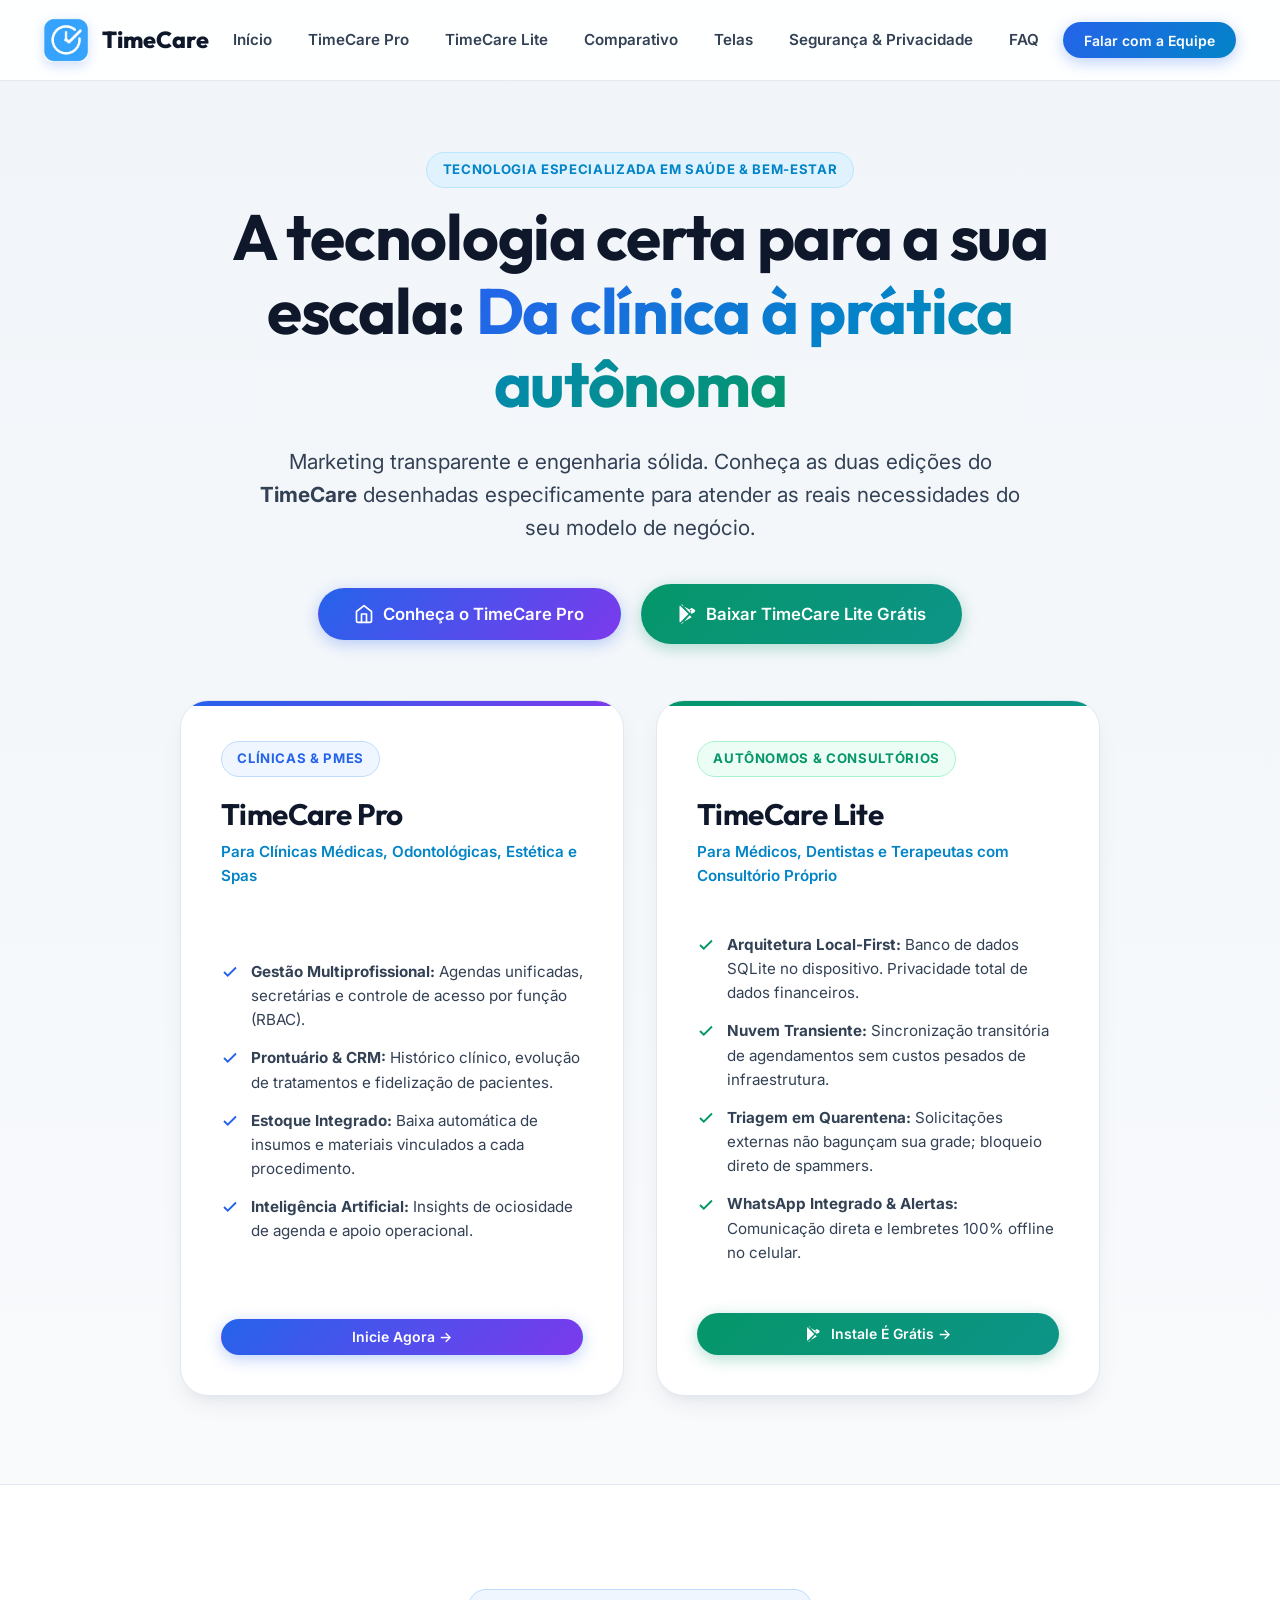
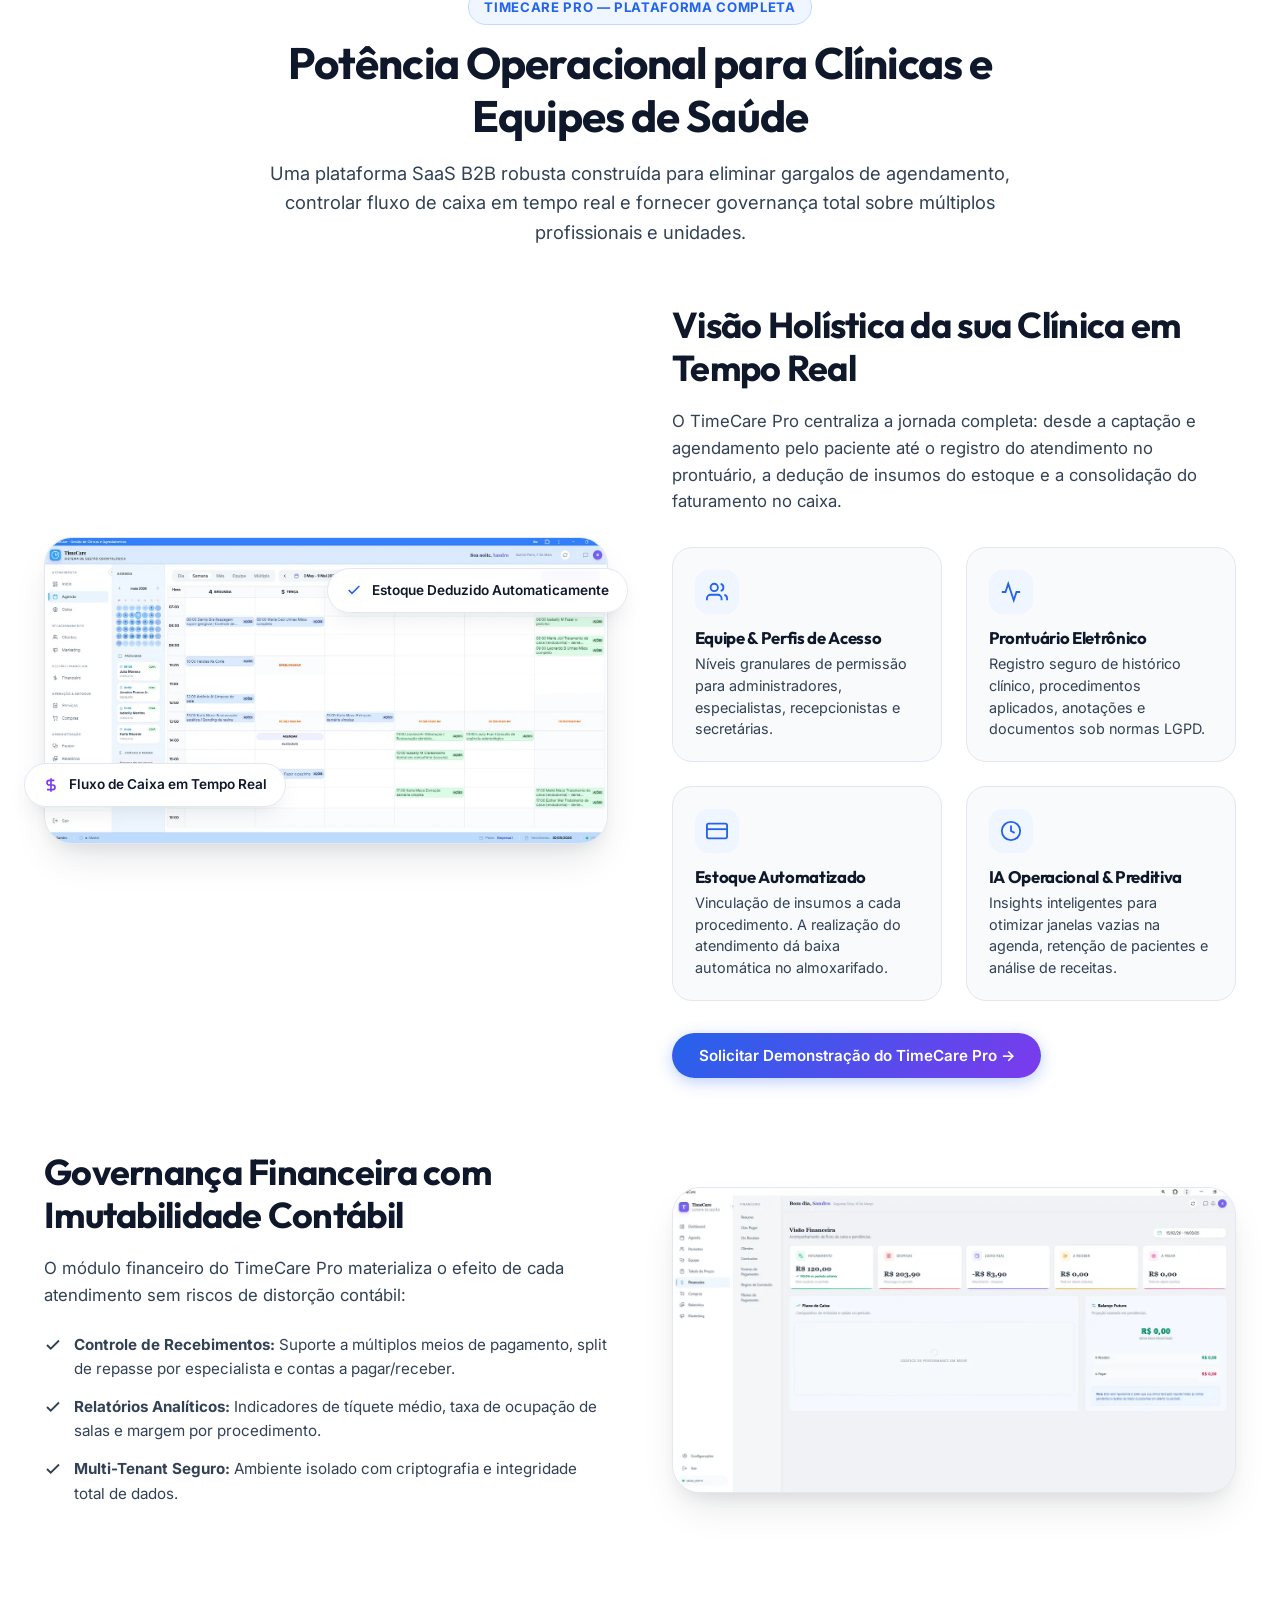
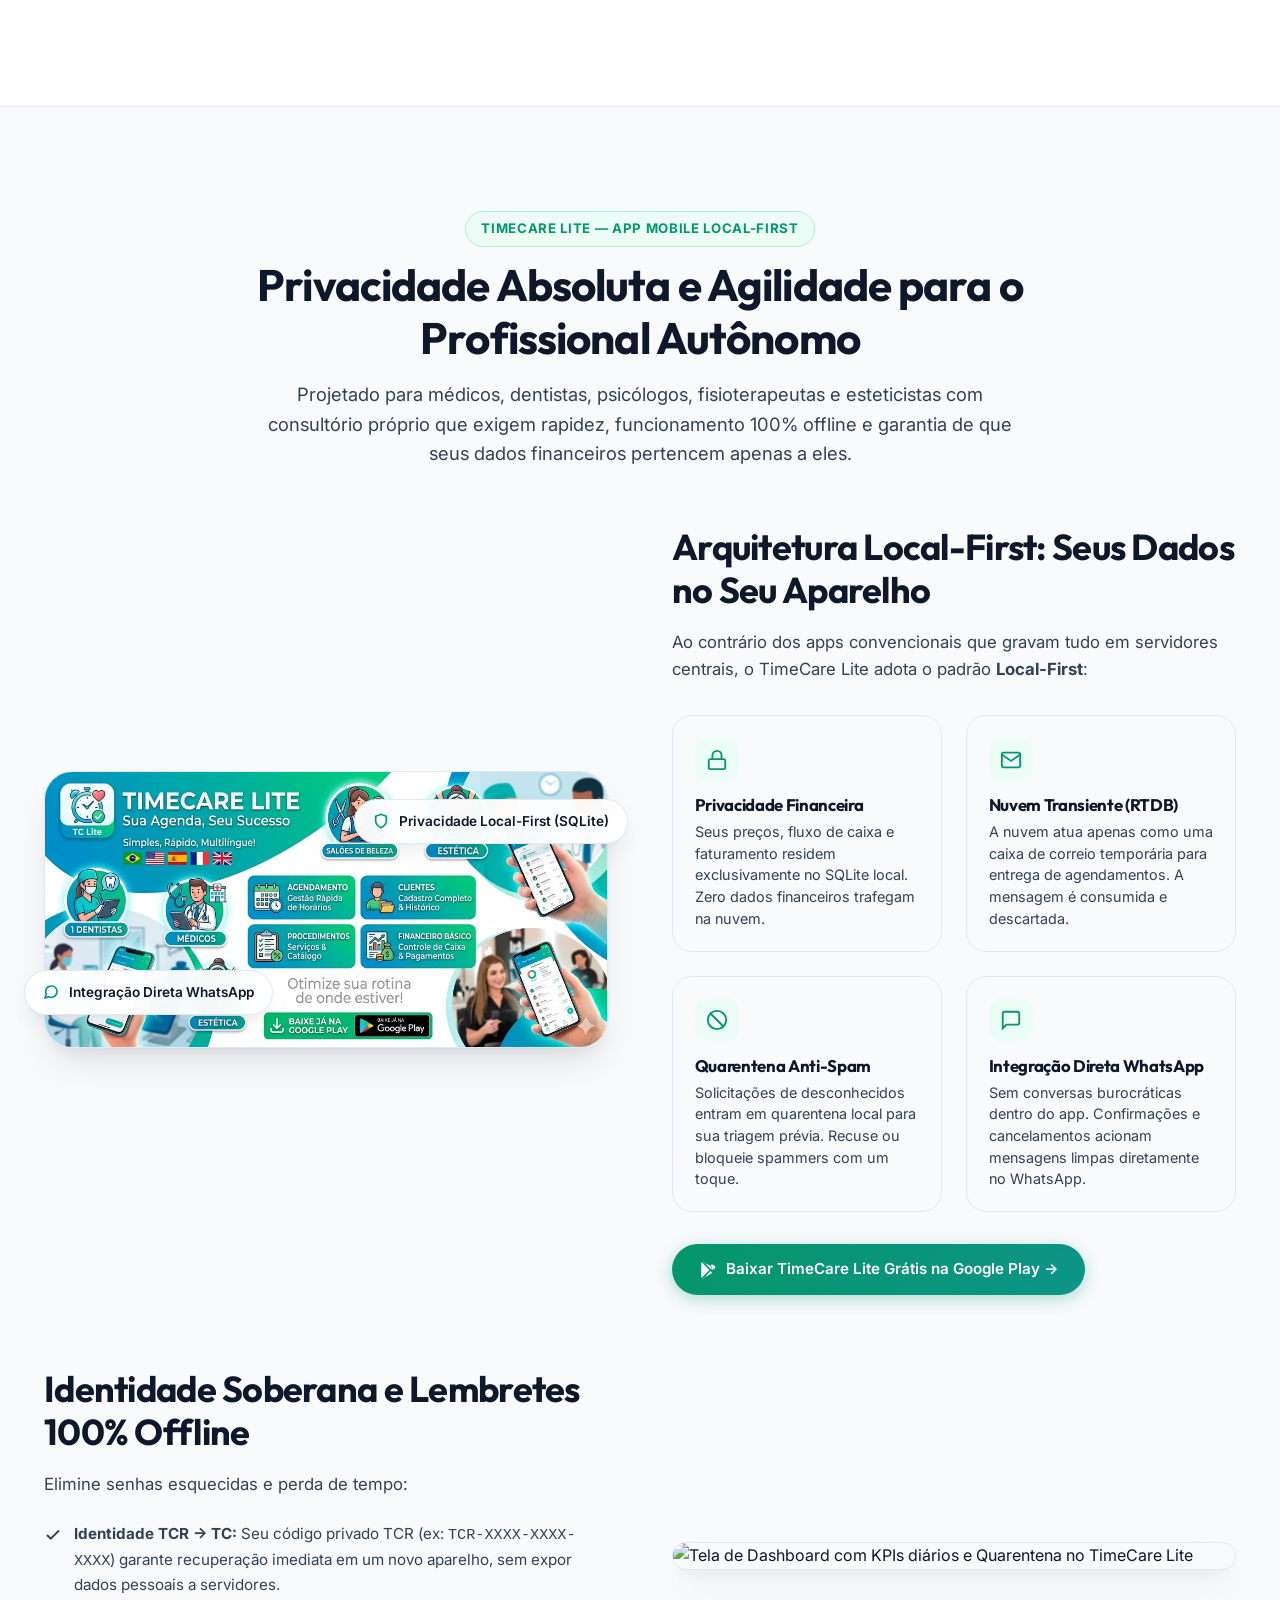
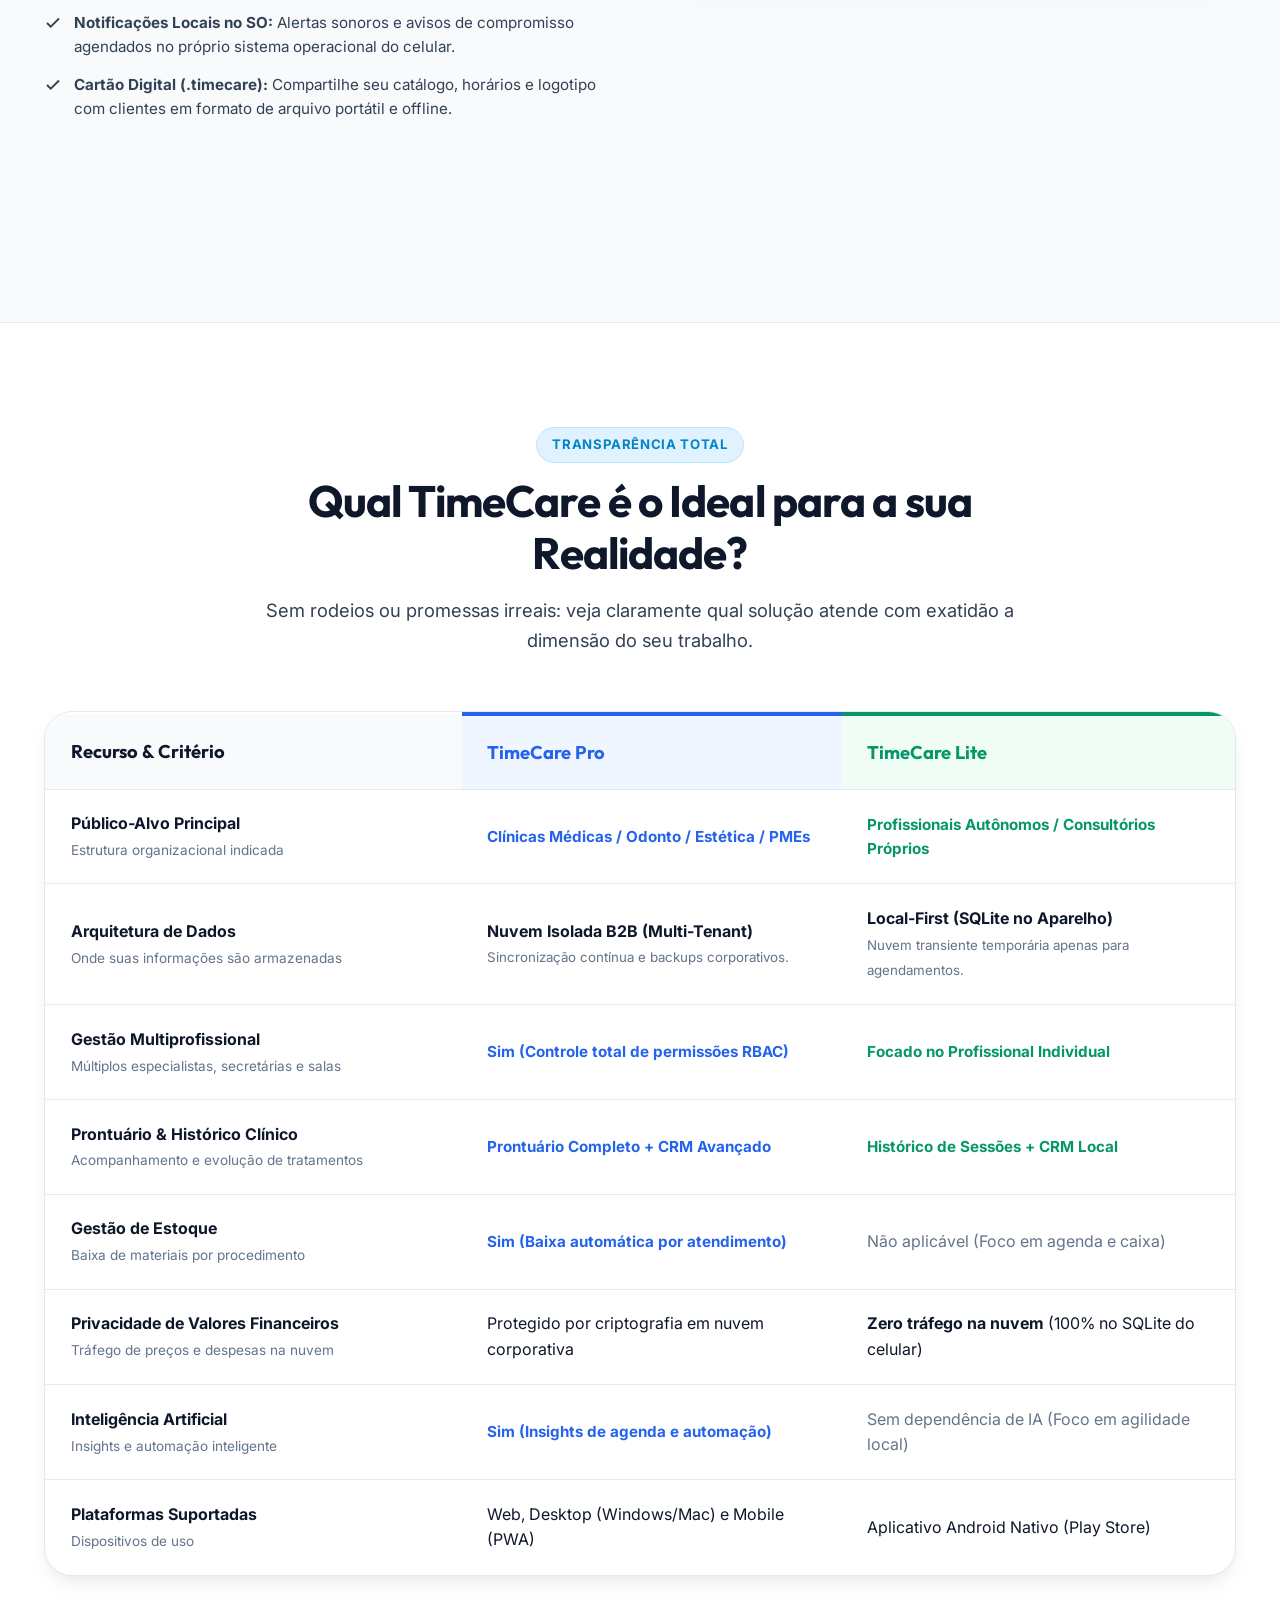
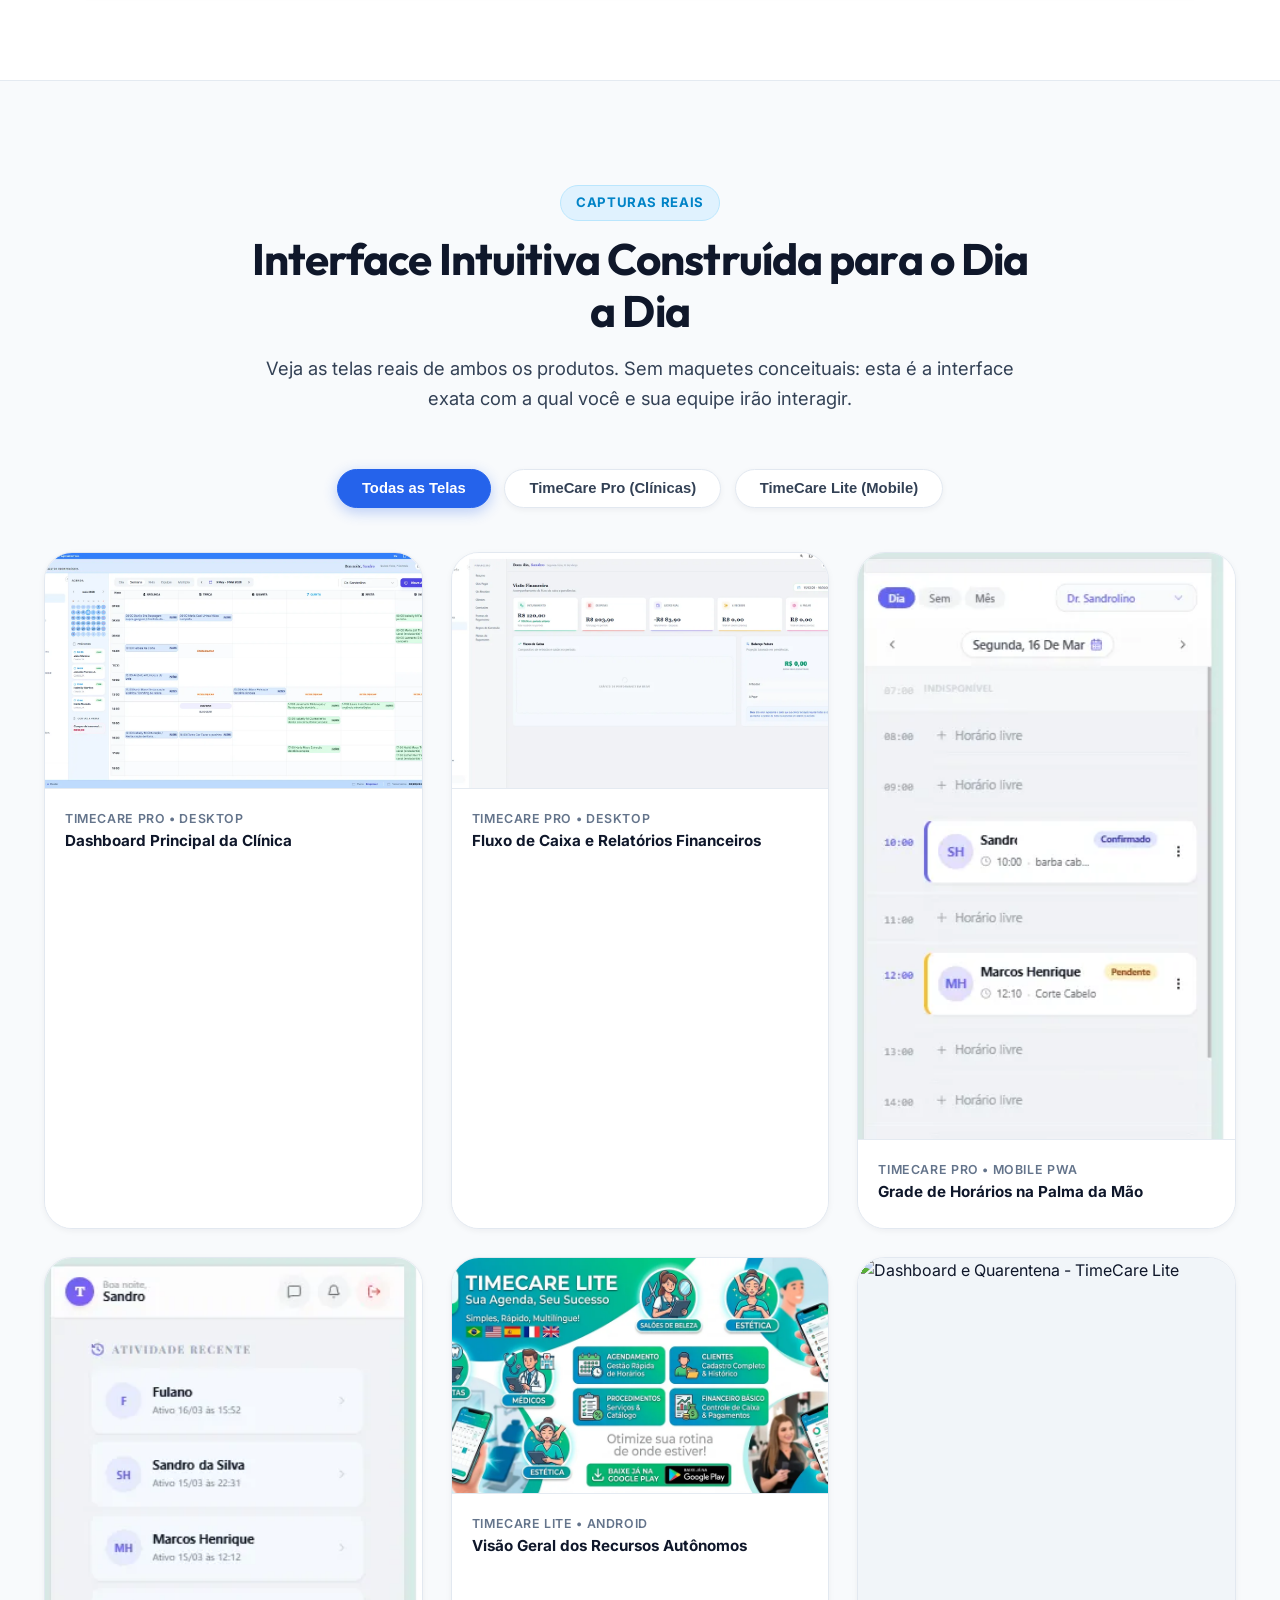
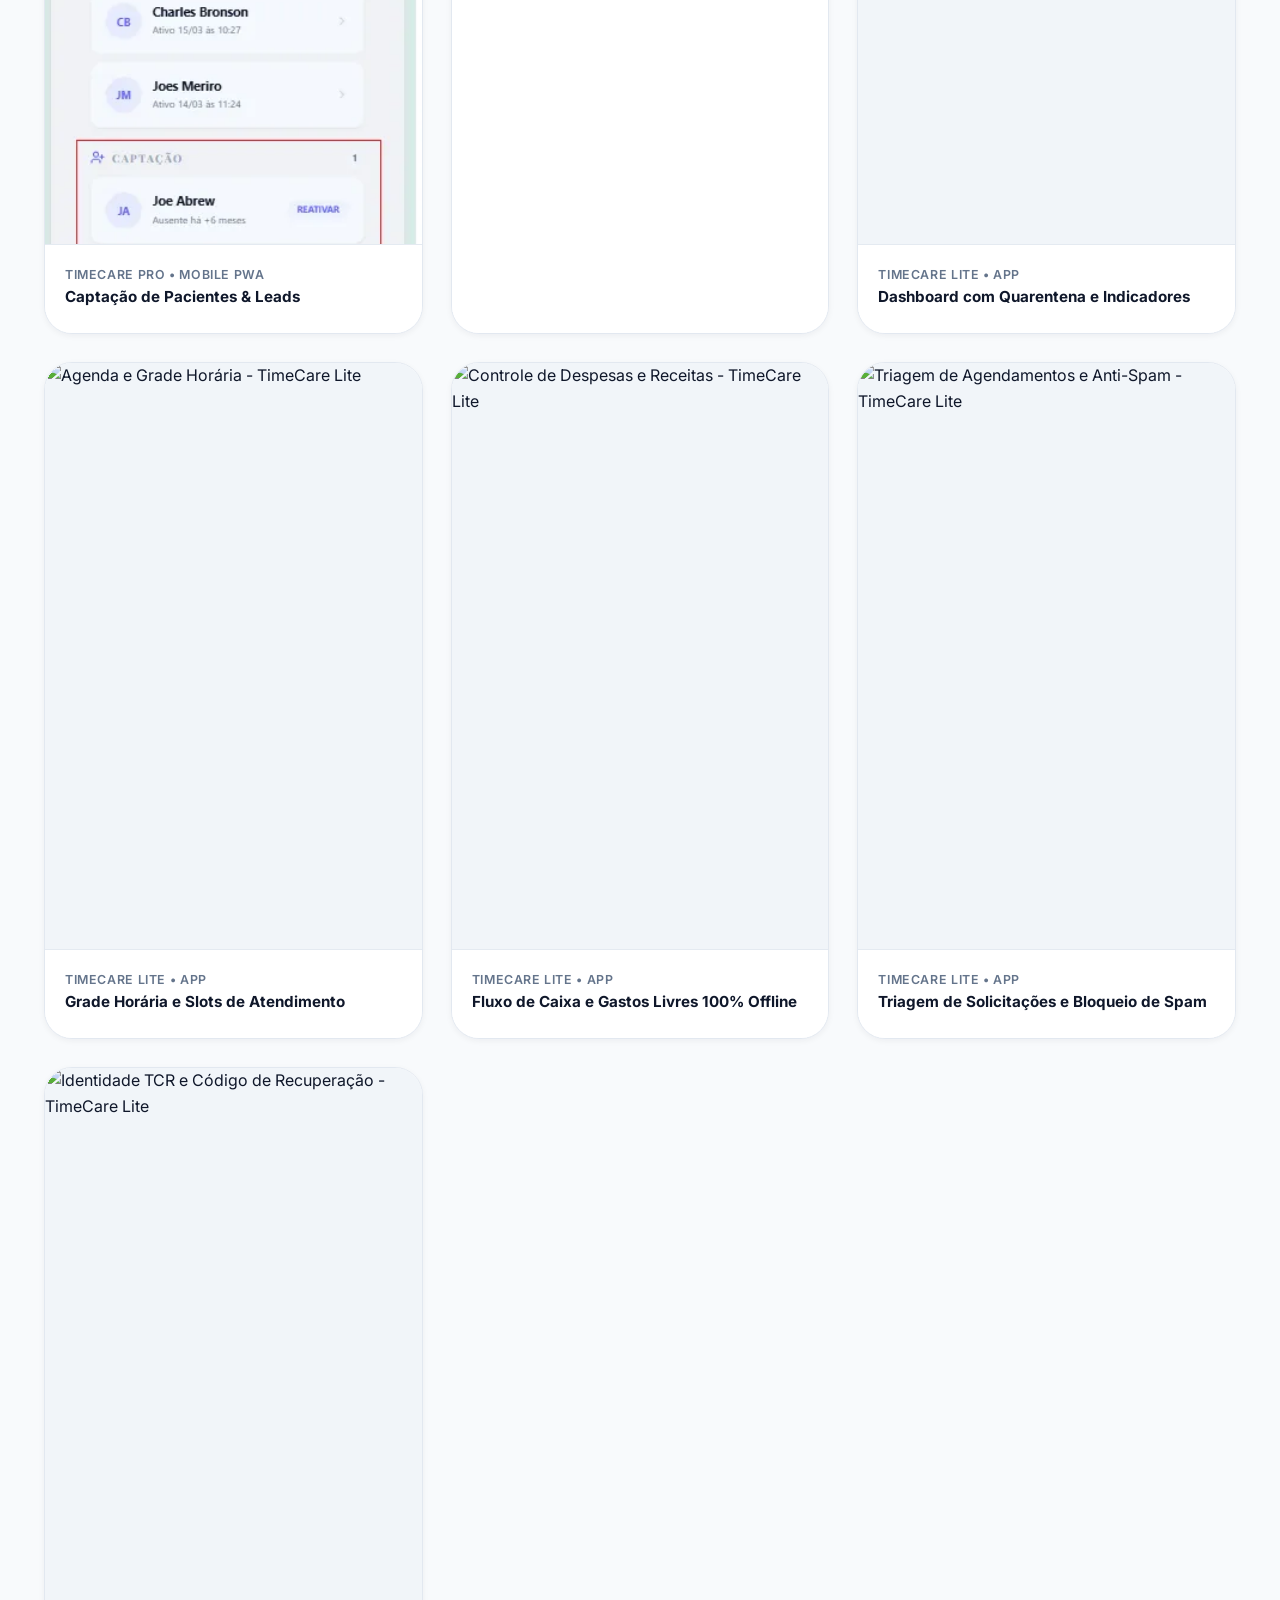
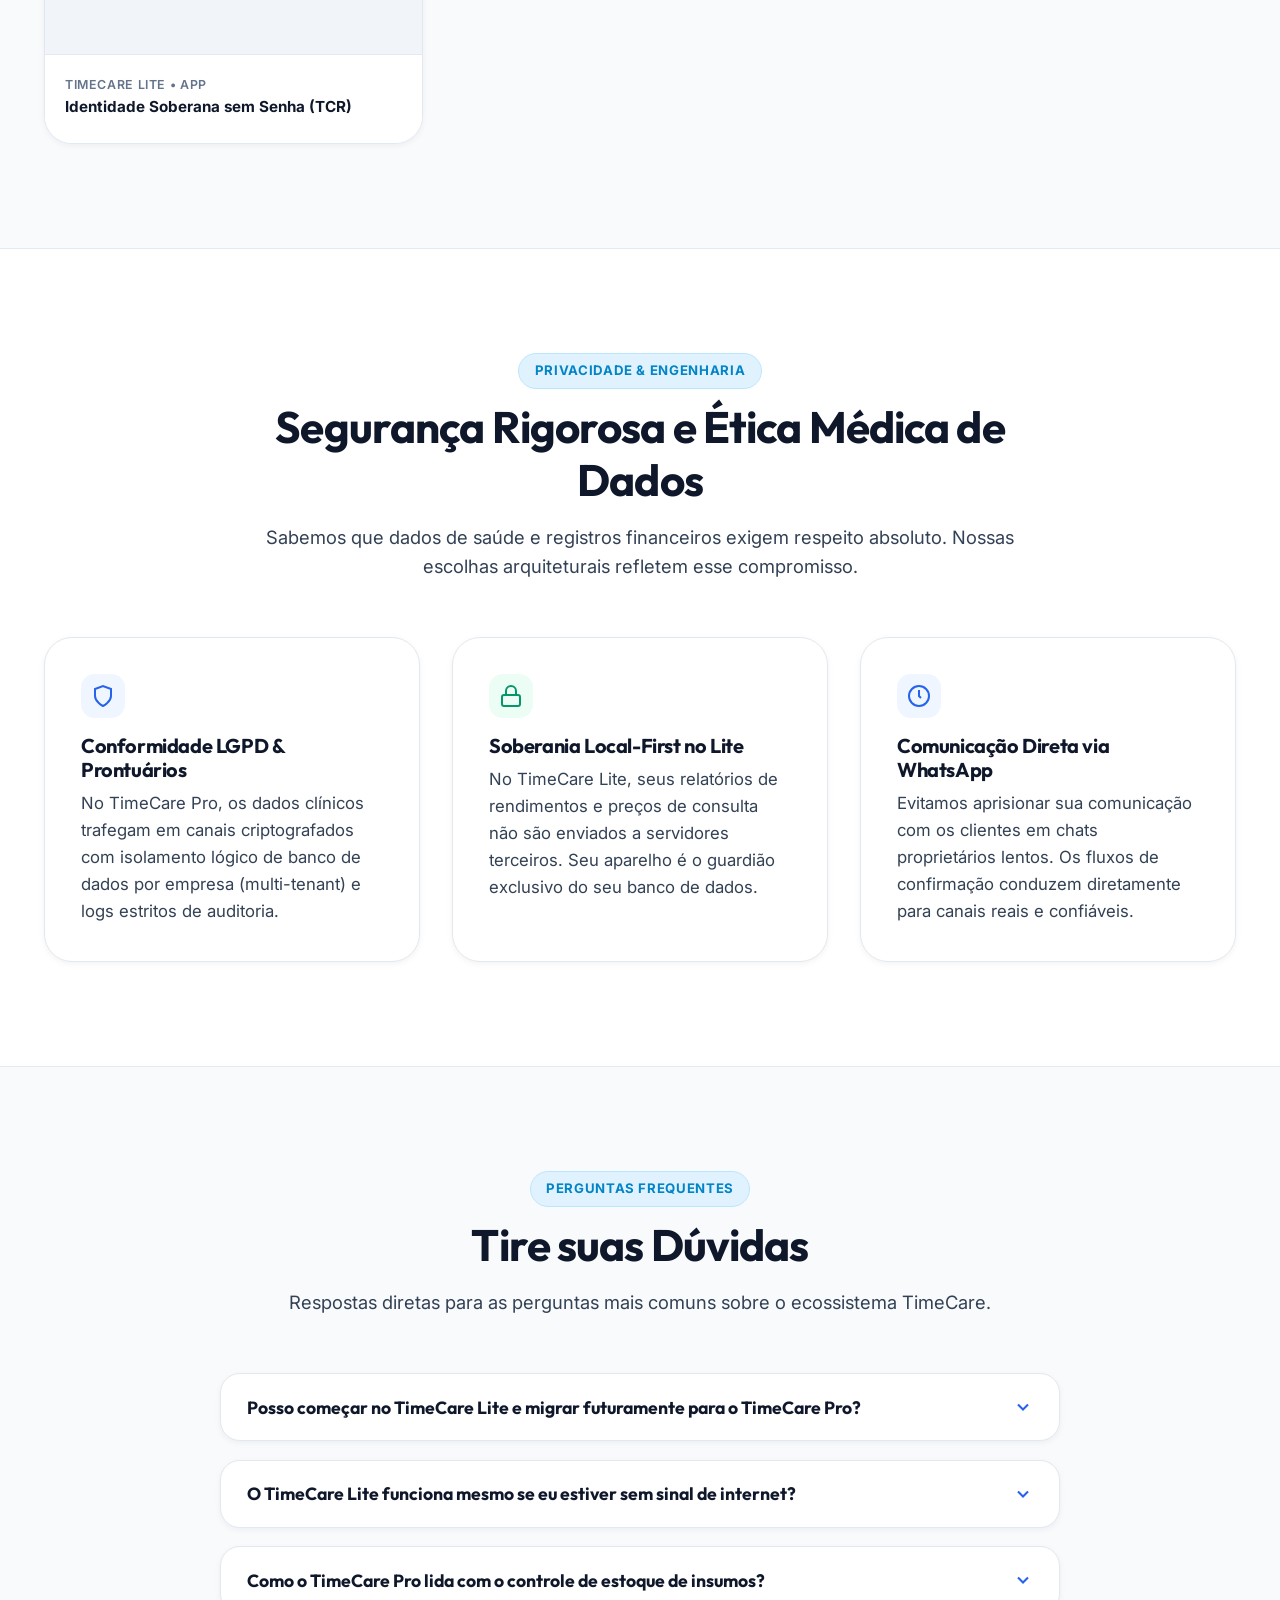
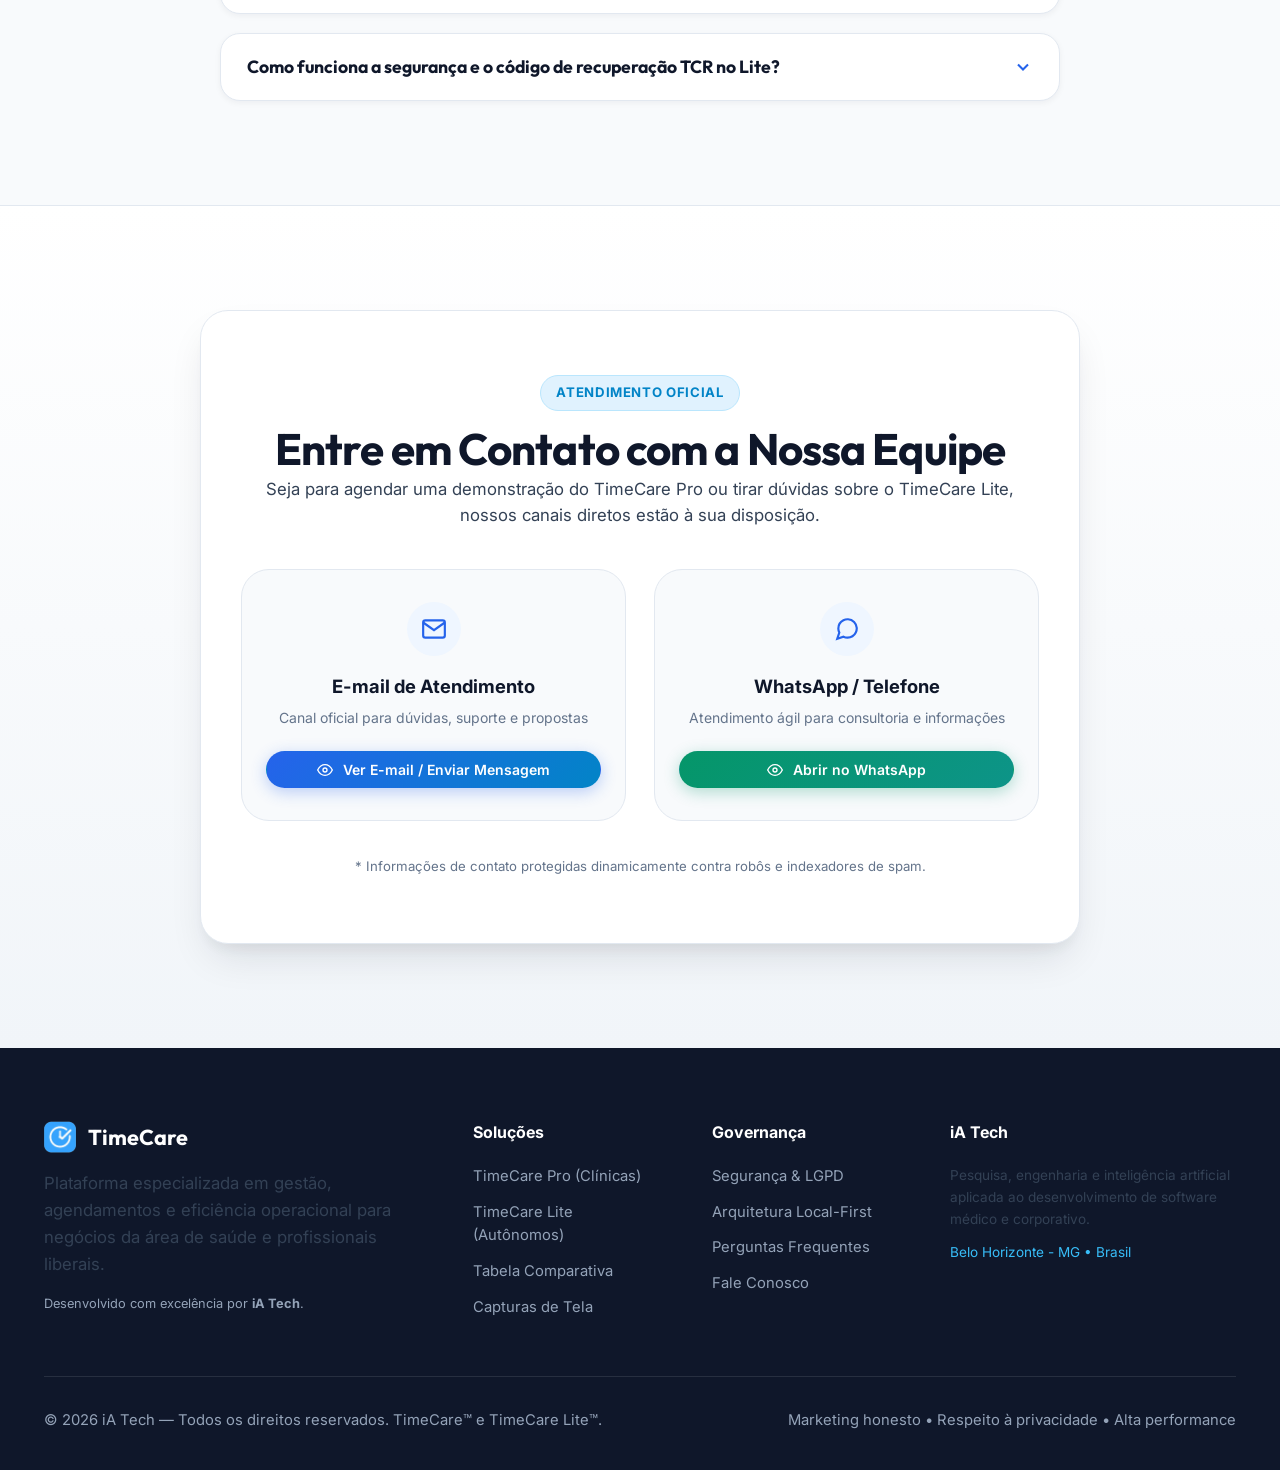
==== commit 0a4e67d9: "jpg-webp" ====
--- a/index.html
+++ b/index.html
@@ -1,14 +1,17 @@
 <!DOCTYPE html>
 <html lang="pt-BR">
+
 <head>
   <meta charset="UTF-8">
   <meta name="viewport" content="width=device-width, initial-scale=1.0">
   <title>TimeCare | Gestão Inteligente para Clínicas e Autônomos de Saúde</title>
-  
+
   <!-- Meta Tags de SEO Primárias -->
   <meta name="title" content="TimeCare | Gestão Inteligente para Clínicas e Autônomos de Saúde">
-  <meta name="description" content="Conheça a plataforma TimeCare: TimeCare Pro para clínicas médicas, odontológicas e estéticas com gestão de equipe, prontuário, estoque e IA; e TimeCare Lite para profissionais autônomos com tecnologia Local-First e privacidade total.">
-  <meta name="keywords" content="gestão de clínicas, software para dentistas, prontuário eletrônico, agenda médica, TimeCare, TimeCare Lite, app para médicos, controle de estoque para clínicas, sistema para clínicas estéticas, app de agendamento autônomo">
+  <meta name="description"
+    content="Conheça a plataforma TimeCare: TimeCare Pro para clínicas médicas, odontológicas e estéticas com gestão de equipe, prontuário, estoque e IA; e TimeCare Lite para profissionais autônomos com tecnologia Local-First e privacidade total.">
+  <meta name="keywords"
+    content="gestão de clínicas, software para dentistas, prontuário eletrônico, agenda médica, TimeCare, TimeCare Lite, app para médicos, controle de estoque para clínicas, sistema para clínicas estéticas, app de agendamento autônomo">
   <meta name="author" content="iA Tech">
   <meta name="robots" content="index, follow">
   <link rel="canonical" href="https://iatech.github.io/timecare/">
@@ -17,8 +20,9 @@
   <meta property="og:type" content="website">
   <meta property="og:url" content="https://iatech.github.io/timecare/">
   <meta property="og:title" content="TimeCare | Gestão Inteligente para Clínicas e Autônomos de Saúde">
-  <meta property="og:description" content="A tecnologia sob medida para sua prática profissional: Do consultório autônomo à clínica multiprofissional com IA e privacidade.">
-  <meta property="og:image" content="logo/logo.png">
+  <meta property="og:description"
+    content="A tecnologia sob medida para sua prática profissional: Do consultório autônomo à clínica multiprofissional com IA e privacidade.">
+  <meta property="og:image" content="logo/logo.webp">
   <meta property="og:locale" content="pt_BR">
   <meta property="og:site_name" content="TimeCare">
 
@@ -26,17 +30,20 @@
   <meta property="twitter:card" content="summary_large_image">
   <meta property="twitter:url" content="https://iatech.github.io/timecare/">
   <meta property="twitter:title" content="TimeCare | Gestão Inteligente para Clínicas e Autônomos">
-  <meta property="twitter:description" content="Do consultório individual à clínica de grande porte. Conheça o TimeCare Pro e o TimeCare Lite.">
-  <meta property="twitter:image" content="logo/logo.png">
+  <meta property="twitter:description"
+    content="Do consultório individual à clínica de grande porte. Conheça o TimeCare Pro e o TimeCare Lite.">
+  <meta property="twitter:image" content="logo/logo.webp">
 
   <!-- Favicon -->
-  <link rel="icon" type="image/png" href="logo/logo.png">
-  <link rel="apple-touch-icon" href="logo/logo.png">
+  <link rel="icon" type="image/webp" href="logo/logo.webp">
+  <link rel="apple-touch-icon" href="logo/logo.webp">
 
   <!-- Google Fonts (Inter & Outfit) -->
   <link rel="preconnect" href="https://fonts.googleapis.com">
   <link rel="preconnect" href="https://fonts.gstatic.com" crossorigin>
-  <link href="https://fonts.googleapis.com/css2?family=Inter:wght@400;500;600;700&family=Outfit:wght@600;700;800&display=swap" rel="stylesheet">
+  <link
+    href="https://fonts.googleapis.com/css2?family=Inter:wght@400;500;600;700&family=Outfit:wght@600;700;800&display=swap"
+    rel="stylesheet">
 
   <!-- Estilos CSS Principais -->
   <link rel="stylesheet" href="styles/main.css">
@@ -65,7 +72,7 @@
         "@id": "https://iatech.github.io/timecare/#organization",
         "name": "iA Tech",
         "url": "https://iatech.github.io/timecare/",
-        "logo": "https://iatech.github.io/timecare/logo/logo.png",
+        "logo": "https://iatech.github.io/timecare/logo/logo.webp",
         "description": "Pesquisa, engenharia e desenvolvimento de software especializado em gestão de saúde, inteligência artificial e soluções de agendamento.",
         "contactPoint": {
           "@type": "ContactPoint",
@@ -104,6 +111,7 @@
   }
   </script>
 </head>
+
 <body>
 
   <!-- Ambient Glow Effects -->
@@ -115,7 +123,7 @@
   <header class="navbar" id="navbar">
     <div class="container navbar-container">
       <a href="#inicio" class="navbar-brand" title="TimeCare - Página Inicial">
-        <img src="logo/logo.png" alt="Logotipo TimeCare" class="navbar-logo" width="44" height="44">
+        <img src="logo/logo.webp" alt="Logotipo TimeCare" class="navbar-logo" width="44" height="44">
         <span>TimeCare</span>
       </a>
 
@@ -136,7 +144,8 @@
       </div>
 
       <button class="mobile-menu-toggle" aria-label="Abrir Menu de Navegação" aria-expanded="false">
-        <svg width="24" height="24" viewBox="0 0 24 24" fill="none" stroke="currentColor" stroke-width="2" stroke-linecap="round" stroke-linejoin="round">
+        <svg width="24" height="24" viewBox="0 0 24 24" fill="none" stroke="currentColor" stroke-width="2"
+          stroke-linecap="round" stroke-linejoin="round">
           <line x1="3" y1="12" x2="21" y2="12"></line>
           <line x1="3" y1="6" x2="21" y2="6"></line>
           <line x1="3" y1="18" x2="21" y2="18"></line>
@@ -155,16 +164,25 @@
             A tecnologia certa para a sua escala: <span>Da clínica à prática autônoma</span>
           </h1>
           <p class="hero-description">
-            Marketing transparente e engenharia sólida. Conheça as duas edições do <strong>TimeCare</strong> desenhadas especificamente para atender as reais necessidades do seu modelo de negócio.
+            Marketing transparente e engenharia sólida. Conheça as duas edições do <strong>TimeCare</strong> desenhadas
+            especificamente para atender as reais necessidades do seu modelo de negócio.
           </p>
 
           <div class="hero-cta-group">
             <button type="button" class="btn btn-pro btn-lg btn-open-lead-modal">
-              <svg width="20" height="20" viewBox="0 0 24 24" fill="none" stroke="currentColor" stroke-width="2" stroke-linecap="round" stroke-linejoin="round"><path d="M3 9l9-7 9 7v11a2 2 0 0 1-2 2H5a2 2 0 0 1-2-2z"></path><polyline points="9 22 9 12 15 12 15 22"></polyline></svg>
+              <svg width="20" height="20" viewBox="0 0 24 24" fill="none" stroke="currentColor" stroke-width="2"
+                stroke-linecap="round" stroke-linejoin="round">
+                <path d="M3 9l9-7 9 7v11a2 2 0 0 1-2 2H5a2 2 0 0 1-2-2z"></path>
+                <polyline points="9 22 9 12 15 12 15 22"></polyline>
+              </svg>
               Conheça o TimeCare Pro
             </button>
-            <a href="https://play.google.com/store/apps/details?id=br.com.iatech.timecare_lite&pcampaignid=web_share" target="_blank" rel="noopener noreferrer" class="btn btn-lite btn-lg">
-              <svg width="20" height="20" viewBox="0 0 24 24" fill="currentColor"><path d="M3.609 1.814L13.792 12 3.61 22.186a1.986 1.986 0 0 1-.61-1.414V3.228c0-.53.21-1.04.609-1.414zM15.206 13.414l2.42 2.42-12.822 7.4c.594.34 1.34.27 1.866-.17l8.536-9.65zm0-2.828l-8.536-9.65A1.99 1.99 0 0 0 4.804.766l12.822 7.4-2.42 2.42zm2.122 1.414l3.52-2.03a1.997 1.997 0 0 0 0-3.46l-3.52-2.03-2.12 2.12 2.12 5.4z"/></svg>
+            <a href="https://play.google.com/store/apps/details?id=br.com.iatech.timecare_lite&pcampaignid=web_share"
+              target="_blank" rel="noopener noreferrer" class="btn btn-lite btn-lg">
+              <svg width="20" height="20" viewBox="0 0 24 24" fill="currentColor">
+                <path
+                  d="M3.609 1.814L13.792 12 3.61 22.186a1.986 1.986 0 0 1-.61-1.414V3.228c0-.53.21-1.04.609-1.414zM15.206 13.414l2.42 2.42-12.822 7.4c.594.34 1.34.27 1.866-.17l8.536-9.65zm0-2.828l-8.536-9.65A1.99 1.99 0 0 0 4.804.766l12.822 7.4-2.42 2.42zm2.122 1.414l3.52-2.03a1.997 1.997 0 0 0 0-3.46l-3.52-2.03-2.12 2.12 2.12 5.4z" />
+              </svg>
               Baixar TimeCare Lite Grátis
             </a>
           </div>
@@ -180,20 +198,32 @@
               </div>
               <ul class="hero-card-list">
                 <li>
-                  <svg width="18" height="18" viewBox="0 0 24 24" fill="none" stroke="currentColor" stroke-width="2.5"><polyline points="20 6 9 17 4 12"></polyline></svg>
-                  <span><strong>Gestão Multiprofissional:</strong> Agendas unificadas, secretárias e controle de acesso por função (RBAC).</span>
+                  <svg width="18" height="18" viewBox="0 0 24 24" fill="none" stroke="currentColor" stroke-width="2.5">
+                    <polyline points="20 6 9 17 4 12"></polyline>
+                  </svg>
+                  <span><strong>Gestão Multiprofissional:</strong> Agendas unificadas, secretárias e controle de acesso
+                    por função (RBAC).</span>
                 </li>
                 <li>
-                  <svg width="18" height="18" viewBox="0 0 24 24" fill="none" stroke="currentColor" stroke-width="2.5"><polyline points="20 6 9 17 4 12"></polyline></svg>
-                  <span><strong>Prontuário & CRM:</strong> Histórico clínico, evolução de tratamentos e fidelização de pacientes.</span>
+                  <svg width="18" height="18" viewBox="0 0 24 24" fill="none" stroke="currentColor" stroke-width="2.5">
+                    <polyline points="20 6 9 17 4 12"></polyline>
+                  </svg>
+                  <span><strong>Prontuário & CRM:</strong> Histórico clínico, evolução de tratamentos e fidelização de
+                    pacientes.</span>
                 </li>
                 <li>
-                  <svg width="18" height="18" viewBox="0 0 24 24" fill="none" stroke="currentColor" stroke-width="2.5"><polyline points="20 6 9 17 4 12"></polyline></svg>
-                  <span><strong>Estoque Integrado:</strong> Baixa automática de insumos e materiais vinculados a cada procedimento.</span>
+                  <svg width="18" height="18" viewBox="0 0 24 24" fill="none" stroke="currentColor" stroke-width="2.5">
+                    <polyline points="20 6 9 17 4 12"></polyline>
+                  </svg>
+                  <span><strong>Estoque Integrado:</strong> Baixa automática de insumos e materiais vinculados a cada
+                    procedimento.</span>
                 </li>
                 <li>
-                  <svg width="18" height="18" viewBox="0 0 24 24" fill="none" stroke="currentColor" stroke-width="2.5"><polyline points="20 6 9 17 4 12"></polyline></svg>
-                  <span><strong>Inteligência Artificial:</strong> Insights de ociosidade de agenda e apoio operacional.</span>
+                  <svg width="18" height="18" viewBox="0 0 24 24" fill="none" stroke="currentColor" stroke-width="2.5">
+                    <polyline points="20 6 9 17 4 12"></polyline>
+                  </svg>
+                  <span><strong>Inteligência Artificial:</strong> Insights de ociosidade de agenda e apoio
+                    operacional.</span>
                 </li>
               </ul>
               <div class="card-action-wrap">
@@ -210,25 +240,41 @@
               </div>
               <ul class="hero-card-list">
                 <li>
-                  <svg width="18" height="18" viewBox="0 0 24 24" fill="none" stroke="currentColor" stroke-width="2.5"><polyline points="20 6 9 17 4 12"></polyline></svg>
-                  <span><strong>Arquitetura Local-First:</strong> Banco de dados SQLite no dispositivo. Privacidade total de dados financeiros.</span>
+                  <svg width="18" height="18" viewBox="0 0 24 24" fill="none" stroke="currentColor" stroke-width="2.5">
+                    <polyline points="20 6 9 17 4 12"></polyline>
+                  </svg>
+                  <span><strong>Arquitetura Local-First:</strong> Banco de dados SQLite no dispositivo. Privacidade
+                    total de dados financeiros.</span>
                 </li>
                 <li>
-                  <svg width="18" height="18" viewBox="0 0 24 24" fill="none" stroke="currentColor" stroke-width="2.5"><polyline points="20 6 9 17 4 12"></polyline></svg>
-                  <span><strong>Nuvem Transiente:</strong> Sincronização transitória de agendamentos sem custos pesados de infraestrutura.</span>
+                  <svg width="18" height="18" viewBox="0 0 24 24" fill="none" stroke="currentColor" stroke-width="2.5">
+                    <polyline points="20 6 9 17 4 12"></polyline>
+                  </svg>
+                  <span><strong>Nuvem Transiente:</strong> Sincronização transitória de agendamentos sem custos pesados
+                    de infraestrutura.</span>
                 </li>
                 <li>
-                  <svg width="18" height="18" viewBox="0 0 24 24" fill="none" stroke="currentColor" stroke-width="2.5"><polyline points="20 6 9 17 4 12"></polyline></svg>
-                  <span><strong>Triagem em Quarentena:</strong> Solicitações externas não bagunçam sua grade; bloqueio direto de spammers.</span>
+                  <svg width="18" height="18" viewBox="0 0 24 24" fill="none" stroke="currentColor" stroke-width="2.5">
+                    <polyline points="20 6 9 17 4 12"></polyline>
+                  </svg>
+                  <span><strong>Triagem em Quarentena:</strong> Solicitações externas não bagunçam sua grade; bloqueio
+                    direto de spammers.</span>
                 </li>
                 <li>
-                  <svg width="18" height="18" viewBox="0 0 24 24" fill="none" stroke="currentColor" stroke-width="2.5"><polyline points="20 6 9 17 4 12"></polyline></svg>
-                  <span><strong>WhatsApp Integrado & Alertas:</strong> Comunicação direta e lembretes 100% offline no celular.</span>
+                  <svg width="18" height="18" viewBox="0 0 24 24" fill="none" stroke="currentColor" stroke-width="2.5">
+                    <polyline points="20 6 9 17 4 12"></polyline>
+                  </svg>
+                  <span><strong>WhatsApp Integrado & Alertas:</strong> Comunicação direta e lembretes 100% offline no
+                    celular.</span>
                 </li>
               </ul>
               <div class="card-action-wrap">
-                <a href="https://play.google.com/store/apps/details?id=br.com.iatech.timecare_lite&pcampaignid=web_share" target="_blank" rel="noopener noreferrer" class="btn btn-lite btn-sm">
-                  <svg width="16" height="16" viewBox="0 0 24 24" fill="currentColor"><path d="M3.609 1.814L13.792 12 3.61 22.186a1.986 1.986 0 0 1-.61-1.414V3.228c0-.53.21-1.04.609-1.414zM15.206 13.414l2.42 2.42-12.822 7.4c.594.34 1.34.27 1.866-.17l8.536-9.65zm0-2.828l-8.536-9.65A1.99 1.99 0 0 0 4.804.766l12.822 7.4-2.42 2.42zm2.122 1.414l3.52-2.03a1.997 1.997 0 0 0 0-3.46l-3.52-2.03-2.12 2.12 2.12 5.4z"/></svg>
+                <a href="https://play.google.com/store/apps/details?id=br.com.iatech.timecare_lite&pcampaignid=web_share"
+                  target="_blank" rel="noopener noreferrer" class="btn btn-lite btn-sm">
+                  <svg width="16" height="16" viewBox="0 0 24 24" fill="currentColor">
+                    <path
+                      d="M3.609 1.814L13.792 12 3.61 22.186a1.986 1.986 0 0 1-.61-1.414V3.228c0-.53.21-1.04.609-1.414zM15.206 13.414l2.42 2.42-12.822 7.4c.594.34 1.34.27 1.866-.17l8.536-9.65zm0-2.828l-8.536-9.65A1.99 1.99 0 0 0 4.804.766l12.822 7.4-2.42 2.42zm2.122 1.414l3.52-2.03a1.997 1.997 0 0 0 0-3.46l-3.52-2.03-2.12 2.12 2.12 5.4z" />
+                  </svg>
                   Instale É Grátis &rarr;
                 </a>
               </div>
@@ -245,35 +291,47 @@
           <span class="badge badge-pro">TimeCare Pro — Plataforma Completa</span>
           <h2>Potência Operacional para Clínicas e Equipes de Saúde</h2>
           <p>
-            Uma plataforma SaaS B2B robusta construída para eliminar gargalos de agendamento, controlar fluxo de caixa em tempo real e fornecer governança total sobre múltiplos profissionais e unidades.
+            Uma plataforma SaaS B2B robusta construída para eliminar gargalos de agendamento, controlar fluxo de caixa
+            em tempo real e fornecer governança total sobre múltiplos profissionais e unidades.
           </p>
         </div>
 
         <div class="showcase-grid scroll-reveal">
           <div class="showcase-visual">
             <div class="floating-badge floating-badge-1">
-              <svg width="16" height="16" viewBox="0 0 24 24" fill="none" stroke="#2563eb" stroke-width="2.5"><polyline points="20 6 9 17 4 12"></polyline></svg>
+              <svg width="16" height="16" viewBox="0 0 24 24" fill="none" stroke="#2563eb" stroke-width="2.5">
+                <polyline points="20 6 9 17 4 12"></polyline>
+              </svg>
               <span>Estoque Deduzido Automaticamente</span>
             </div>
             <div class="floating-badge floating-badge-2">
-              <svg width="16" height="16" viewBox="0 0 24 24" fill="none" stroke="#7c3aed" stroke-width="2.5"><path d="M12 2v20M17 5H9.5a3.5 3.5 0 0 0 0 7h5a3.5 3.5 0 0 1 0 7H6"></path></svg>
+              <svg width="16" height="16" viewBox="0 0 24 24" fill="none" stroke="#7c3aed" stroke-width="2.5">
+                <path d="M12 2v20M17 5H9.5a3.5 3.5 0 0 0 0 7h5a3.5 3.5 0 0 1 0 7H6"></path>
+              </svg>
               <span>Fluxo de Caixa em Tempo Real</span>
             </div>
 
             <div class="showcase-image-wrap">
-              <img src="timecare/dashboard principal-desktop.png" alt="Painel do TimeCare Pro com visão geral da clínica e métricas financeiras" loading="lazy">
+              <img src="timecare/dashboard principal-desktop.webp"
+                alt="Painel do TimeCare Pro com visão geral da clínica e métricas financeiras" loading="lazy">
             </div>
           </div>
           <div class="showcase-content">
             <h3>Visão Holística da sua Clínica em Tempo Real</h3>
             <p>
-              O TimeCare Pro centraliza a jornada completa: desde a captação e agendamento pelo paciente até o registro do atendimento no prontuário, a dedução de insumos do estoque e a consolidação do faturamento no caixa.
+              O TimeCare Pro centraliza a jornada completa: desde a captação e agendamento pelo paciente até o registro
+              do atendimento no prontuário, a dedução de insumos do estoque e a consolidação do faturamento no caixa.
             </p>
 
             <div class="showcase-features-grid">
               <div class="feature-mini-card">
                 <div class="feature-icon icon-pro">
-                  <svg width="22" height="22" viewBox="0 0 24 24" fill="none" stroke="currentColor" stroke-width="2"><path d="M17 21v-2a4 4 0 0 0-4-4H5a4 4 0 0 0-4 4v2"></path><circle cx="9" cy="7" r="4"></circle><path d="M23 21v-2a4 4 0 0 0-3-3.87"></path><path d="M16 3.13a4 4 0 0 1 0 7.75"></path></svg>
+                  <svg width="22" height="22" viewBox="0 0 24 24" fill="none" stroke="currentColor" stroke-width="2">
+                    <path d="M17 21v-2a4 4 0 0 0-4-4H5a4 4 0 0 0-4 4v2"></path>
+                    <circle cx="9" cy="7" r="4"></circle>
+                    <path d="M23 21v-2a4 4 0 0 0-3-3.87"></path>
+                    <path d="M16 3.13a4 4 0 0 1 0 7.75"></path>
+                  </svg>
                 </div>
                 <h4>Equipe & Perfis de Acesso</h4>
                 <p>Níveis granulares de permissão para administradores, especialistas, recepcionistas e secretárias.</p>
@@ -281,31 +339,43 @@
 
               <div class="feature-mini-card">
                 <div class="feature-icon icon-pro">
-                  <svg width="22" height="22" viewBox="0 0 24 24" fill="none" stroke="currentColor" stroke-width="2"><path d="M22 12h-4l-3 9L9 3l-3 9H2"></path></svg>
+                  <svg width="22" height="22" viewBox="0 0 24 24" fill="none" stroke="currentColor" stroke-width="2">
+                    <path d="M22 12h-4l-3 9L9 3l-3 9H2"></path>
+                  </svg>
                 </div>
                 <h4>Prontuário Eletrônico</h4>
-                <p>Registro seguro de histórico clínico, procedimentos aplicados, anotações e documentos sob normas LGPD.</p>
+                <p>Registro seguro de histórico clínico, procedimentos aplicados, anotações e documentos sob normas
+                  LGPD.</p>
               </div>
 
               <div class="feature-mini-card">
                 <div class="feature-icon icon-pro">
-                  <svg width="22" height="22" viewBox="0 0 24 24" fill="none" stroke="currentColor" stroke-width="2"><rect x="1" y="4" width="22" height="16" rx="2" ry="2"></rect><line x1="1" y1="10" x2="23" y2="10"></line></svg>
+                  <svg width="22" height="22" viewBox="0 0 24 24" fill="none" stroke="currentColor" stroke-width="2">
+                    <rect x="1" y="4" width="22" height="16" rx="2" ry="2"></rect>
+                    <line x1="1" y1="10" x2="23" y2="10"></line>
+                  </svg>
                 </div>
                 <h4>Estoque Automatizado</h4>
-                <p>Vinculação de insumos a cada procedimento. A realização do atendimento dá baixa automática no almoxarifado.</p>
+                <p>Vinculação de insumos a cada procedimento. A realização do atendimento dá baixa automática no
+                  almoxarifado.</p>
               </div>
 
               <div class="feature-mini-card">
                 <div class="feature-icon icon-pro">
-                  <svg width="22" height="22" viewBox="0 0 24 24" fill="none" stroke="currentColor" stroke-width="2"><circle cx="12" cy="12" r="10"></circle><path d="M12 6v6l4 2"></path></svg>
+                  <svg width="22" height="22" viewBox="0 0 24 24" fill="none" stroke="currentColor" stroke-width="2">
+                    <circle cx="12" cy="12" r="10"></circle>
+                    <path d="M12 6v6l4 2"></path>
+                  </svg>
                 </div>
                 <h4>IA Operacional & Preditiva</h4>
-                <p>Insights inteligentes para otimizar janelas vazias na agenda, retenção de pacientes e análise de receitas.</p>
+                <p>Insights inteligentes para otimizar janelas vazias na agenda, retenção de pacientes e análise de
+                  receitas.</p>
               </div>
             </div>
 
             <div style="margin-top: 2rem;">
-              <button type="button" class="btn btn-pro btn-md btn-open-lead-modal">Solicitar Demonstração do TimeCare Pro &rarr;</button>
+              <button type="button" class="btn btn-pro btn-md btn-open-lead-modal">Solicitar Demonstração do TimeCare
+                Pro &rarr;</button>
             </div>
           </div>
         </div>
@@ -314,26 +384,37 @@
         <div class="showcase-grid reverse scroll-reveal">
           <div class="showcase-visual">
             <div class="showcase-image-wrap">
-              <img src="timecare/dashboard-financeiro-desktop.png" alt="Fluxo financeiro detalhado e relatórios do TimeCare Pro" loading="lazy">
+              <img src="timecare/dashboard-financeiro-desktop.webp"
+                alt="Fluxo financeiro detalhado e relatórios do TimeCare Pro" loading="lazy">
             </div>
           </div>
           <div class="showcase-content">
             <h3>Governança Financeira com Imutabilidade Contábil</h3>
             <p>
-              O módulo financeiro do TimeCare Pro materializa o efeito de cada atendimento sem riscos de distorção contábil:
+              O módulo financeiro do TimeCare Pro materializa o efeito de cada atendimento sem riscos de distorção
+              contábil:
             </p>
             <ul class="hero-card-list">
               <li>
-                <svg width="18" height="18" viewBox="0 0 24 24" fill="none" stroke="currentColor" stroke-width="2.5"><polyline points="20 6 9 17 4 12"></polyline></svg>
-                <span><strong>Controle de Recebimentos:</strong> Suporte a múltiplos meios de pagamento, split de repasse por especialista e contas a pagar/receber.</span>
+                <svg width="18" height="18" viewBox="0 0 24 24" fill="none" stroke="currentColor" stroke-width="2.5">
+                  <polyline points="20 6 9 17 4 12"></polyline>
+                </svg>
+                <span><strong>Controle de Recebimentos:</strong> Suporte a múltiplos meios de pagamento, split de
+                  repasse por especialista e contas a pagar/receber.</span>
               </li>
               <li>
-                <svg width="18" height="18" viewBox="0 0 24 24" fill="none" stroke="currentColor" stroke-width="2.5"><polyline points="20 6 9 17 4 12"></polyline></svg>
-                <span><strong>Relatórios Analíticos:</strong> Indicadores de tíquete médio, taxa de ocupação de salas e margem por procedimento.</span>
+                <svg width="18" height="18" viewBox="0 0 24 24" fill="none" stroke="currentColor" stroke-width="2.5">
+                  <polyline points="20 6 9 17 4 12"></polyline>
+                </svg>
+                <span><strong>Relatórios Analíticos:</strong> Indicadores de tíquete médio, taxa de ocupação de salas e
+                  margem por procedimento.</span>
               </li>
               <li>
-                <svg width="18" height="18" viewBox="0 0 24 24" fill="none" stroke="currentColor" stroke-width="2.5"><polyline points="20 6 9 17 4 12"></polyline></svg>
-                <span><strong>Multi-Tenant Seguro:</strong> Ambiente isolado com criptografia e integridade total de dados.</span>
+                <svg width="18" height="18" viewBox="0 0 24 24" fill="none" stroke="currentColor" stroke-width="2.5">
+                  <polyline points="20 6 9 17 4 12"></polyline>
+                </svg>
+                <span><strong>Multi-Tenant Seguro:</strong> Ambiente isolado com criptografia e integridade total de
+                  dados.</span>
               </li>
             </ul>
           </div>
@@ -348,68 +429,96 @@
           <span class="badge badge-lite">TimeCare Lite — App Mobile Local-First</span>
           <h2>Privacidade Absoluta e Agilidade para o Profissional Autônomo</h2>
           <p>
-            Projetado para médicos, dentistas, psicólogos, fisioterapeutas e esteticistas com consultório próprio que exigem rapidez, funcionamento 100% offline e garantia de que seus dados financeiros pertencem apenas a eles.
+            Projetado para médicos, dentistas, psicólogos, fisioterapeutas e esteticistas com consultório próprio que
+            exigem rapidez, funcionamento 100% offline e garantia de que seus dados financeiros pertencem apenas a eles.
           </p>
         </div>
 
         <div class="showcase-grid scroll-reveal">
           <div class="showcase-visual">
             <div class="floating-badge floating-badge-1">
-              <svg width="16" height="16" viewBox="0 0 24 24" fill="none" stroke="#059669" stroke-width="2.5"><path d="M12 22s8-4 8-10V5l-8-3-8 3v7c0 6 8 10 8 10z"></path></svg>
+              <svg width="16" height="16" viewBox="0 0 24 24" fill="none" stroke="#059669" stroke-width="2.5">
+                <path d="M12 22s8-4 8-10V5l-8-3-8 3v7c0 6 8 10 8 10z"></path>
+              </svg>
               <span>Privacidade Local-First (SQLite)</span>
             </div>
             <div class="floating-badge floating-badge-2">
-              <svg width="16" height="16" viewBox="0 0 24 24" fill="none" stroke="#0d9488" stroke-width="2.5"><path d="M21 11.5a8.38 8.38 0 0 1-.9 3.8 8.5 8.5 0 0 1-7.6 4.7 8.38 8.38 0 0 1-3.8-.9L3 21l1.9-5.7a8.38 8.38 0 0 1-.9-3.8 8.5 8.5 0 0 1 4.7-7.6 8.38 8.38 0 0 1 3.8-.9h.5a8.48 8.48 0 0 1 8 8v.5z"></path></svg>
+              <svg width="16" height="16" viewBox="0 0 24 24" fill="none" stroke="#0d9488" stroke-width="2.5">
+                <path
+                  d="M21 11.5a8.38 8.38 0 0 1-.9 3.8 8.5 8.5 0 0 1-7.6 4.7 8.38 8.38 0 0 1-3.8-.9L3 21l1.9-5.7a8.38 8.38 0 0 1-.9-3.8 8.5 8.5 0 0 1 4.7-7.6 8.38 8.38 0 0 1 3.8-.9h.5a8.48 8.48 0 0 1 8 8v.5z">
+                </path>
+              </svg>
               <span>Integração Direta WhatsApp</span>
             </div>
 
             <div class="showcase-image-wrap">
-              <img src="timecare_lite_novas/recurso_grafico1_br.png" alt="Visão geral dos recursos do TimeCare Lite" loading="lazy">
+              <img src="timecare_lite_novas/recurso_grafico1_br.webp" alt="Visão geral dos recursos do TimeCare Lite"
+                loading="lazy">
             </div>
           </div>
           <div class="showcase-content">
             <h3>Arquitetura Local-First: Seus Dados no Seu Aparelho</h3>
             <p>
-              Ao contrário dos apps convencionais que gravam tudo em servidores centrais, o TimeCare Lite adota o padrão <strong>Local-First</strong>:
+              Ao contrário dos apps convencionais que gravam tudo em servidores centrais, o TimeCare Lite adota o padrão
+              <strong>Local-First</strong>:
             </p>
 
             <div class="showcase-features-grid">
               <div class="feature-mini-card">
                 <div class="feature-icon icon-lite">
-                  <svg width="22" height="22" viewBox="0 0 24 24" fill="none" stroke="currentColor" stroke-width="2"><rect x="3" y="11" width="18" height="11" rx="2" ry="2"></rect><path d="M7 11V7a5 5 0 0 1 10 0v4"></path></svg>
+                  <svg width="22" height="22" viewBox="0 0 24 24" fill="none" stroke="currentColor" stroke-width="2">
+                    <rect x="3" y="11" width="18" height="11" rx="2" ry="2"></rect>
+                    <path d="M7 11V7a5 5 0 0 1 10 0v4"></path>
+                  </svg>
                 </div>
                 <h4>Privacidade Financeira</h4>
-                <p>Seus preços, fluxo de caixa e faturamento residem exclusivamente no SQLite local. Zero dados financeiros trafegam na nuvem.</p>
+                <p>Seus preços, fluxo de caixa e faturamento residem exclusivamente no SQLite local. Zero dados
+                  financeiros trafegam na nuvem.</p>
               </div>
 
               <div class="feature-mini-card">
                 <div class="feature-icon icon-lite">
-                  <svg width="22" height="22" viewBox="0 0 24 24" fill="none" stroke="currentColor" stroke-width="2"><path d="M4 4h16c1.1 0 2 .9 2 2v12c0 1.1-.9 2-2 2H4c-1.1 0-2-.9-2-2V6c0-1.1.9-2 2-2z"></path><polyline points="22,6 12,13 2,6"></polyline></svg>
+                  <svg width="22" height="22" viewBox="0 0 24 24" fill="none" stroke="currentColor" stroke-width="2">
+                    <path d="M4 4h16c1.1 0 2 .9 2 2v12c0 1.1-.9 2-2 2H4c-1.1 0-2-.9-2-2V6c0-1.1.9-2 2-2z"></path>
+                    <polyline points="22,6 12,13 2,6"></polyline>
+                  </svg>
                 </div>
                 <h4>Nuvem Transiente (RTDB)</h4>
-                <p>A nuvem atua apenas como uma caixa de correio temporária para entrega de agendamentos. A mensagem é consumida e descartada.</p>
+                <p>A nuvem atua apenas como uma caixa de correio temporária para entrega de agendamentos. A mensagem é
+                  consumida e descartada.</p>
               </div>
 
               <div class="feature-mini-card">
                 <div class="feature-icon icon-lite">
-                  <svg width="22" height="22" viewBox="0 0 24 24" fill="none" stroke="currentColor" stroke-width="2"><circle cx="12" cy="12" r="10"></circle><line x1="4.93" y1="4.93" x2="19.07" y2="19.07"></line></svg>
+                  <svg width="22" height="22" viewBox="0 0 24 24" fill="none" stroke="currentColor" stroke-width="2">
+                    <circle cx="12" cy="12" r="10"></circle>
+                    <line x1="4.93" y1="4.93" x2="19.07" y2="19.07"></line>
+                  </svg>
                 </div>
                 <h4>Quarentena Anti-Spam</h4>
-                <p>Solicitações de desconhecidos entram em quarentena local para sua triagem prévia. Recuse ou bloqueie spammers com um toque.</p>
+                <p>Solicitações de desconhecidos entram em quarentena local para sua triagem prévia. Recuse ou bloqueie
+                  spammers com um toque.</p>
               </div>
 
               <div class="feature-mini-card">
                 <div class="feature-icon icon-lite">
-                  <svg width="22" height="22" viewBox="0 0 24 24" fill="none" stroke="currentColor" stroke-width="2"><path d="M21 15a2 2 0 0 1-2 2H7l-4 4V5a2 2 0 0 1 2-2h14a2 2 0 0 1 2 2z"></path></svg>
+                  <svg width="22" height="22" viewBox="0 0 24 24" fill="none" stroke="currentColor" stroke-width="2">
+                    <path d="M21 15a2 2 0 0 1-2 2H7l-4 4V5a2 2 0 0 1 2-2h14a2 2 0 0 1 2 2z"></path>
+                  </svg>
                 </div>
                 <h4>Integração Direta WhatsApp</h4>
-                <p>Sem conversas burocráticas dentro do app. Confirmações e cancelamentos acionam mensagens limpas diretamente no WhatsApp.</p>
+                <p>Sem conversas burocráticas dentro do app. Confirmações e cancelamentos acionam mensagens limpas
+                  diretamente no WhatsApp.</p>
               </div>
             </div>
 
             <div style="margin-top: 2rem;">
-              <a href="https://play.google.com/store/apps/details?id=br.com.iatech.timecare_lite&pcampaignid=web_share" target="_blank" rel="noopener noreferrer" class="btn btn-lite btn-md">
-                <svg width="18" height="18" viewBox="0 0 24 24" fill="currentColor"><path d="M3.609 1.814L13.792 12 3.61 22.186a1.986 1.986 0 0 1-.61-1.414V3.228c0-.53.21-1.04.609-1.414zM15.206 13.414l2.42 2.42-12.822 7.4c.594.34 1.34.27 1.866-.17l8.536-9.65zm0-2.828l-8.536-9.65A1.99 1.99 0 0 0 4.804.766l12.822 7.4-2.42 2.42zm2.122 1.414l3.52-2.03a1.997 1.997 0 0 0 0-3.46l-3.52-2.03-2.12 2.12 2.12 5.4z"/></svg>
+              <a href="https://play.google.com/store/apps/details?id=br.com.iatech.timecare_lite&pcampaignid=web_share"
+                target="_blank" rel="noopener noreferrer" class="btn btn-lite btn-md">
+                <svg width="18" height="18" viewBox="0 0 24 24" fill="currentColor">
+                  <path
+                    d="M3.609 1.814L13.792 12 3.61 22.186a1.986 1.986 0 0 1-.61-1.414V3.228c0-.53.21-1.04.609-1.414zM15.206 13.414l2.42 2.42-12.822 7.4c.594.34 1.34.27 1.866-.17l8.536-9.65zm0-2.828l-8.536-9.65A1.99 1.99 0 0 0 4.804.766l12.822 7.4-2.42 2.42zm2.122 1.414l3.52-2.03a1.997 1.997 0 0 0 0-3.46l-3.52-2.03-2.12 2.12 2.12 5.4z" />
+                </svg>
                 Baixar TimeCare Lite Grátis na Google Play &rarr;
               </a>
             </div>
@@ -420,7 +529,8 @@
         <div class="showcase-grid reverse scroll-reveal">
           <div class="showcase-visual">
             <div class="showcase-image-wrap">
-              <img src="timecare_lite_novas/Screenshot_2026-08-09-09-25-55-289_br.com.iatech.timecare_lite.jpg" alt="Tela de Dashboard com KPIs diários e Quarentena no TimeCare Lite" loading="lazy">
+              <img src="timecare_lite_novas/Screenshot_2026-08-09-09-25-55-289_br.com.iatech.timecare_lite.jpg"
+                alt="Tela de Dashboard com KPIs diários e Quarentena no TimeCare Lite" loading="lazy">
             </div>
           </div>
           <div class="showcase-content">
@@ -430,16 +540,26 @@
             </p>
             <ul class="hero-card-list">
               <li>
-                <svg width="18" height="18" viewBox="0 0 24 24" fill="none" stroke="currentColor" stroke-width="2.5"><polyline points="20 6 9 17 4 12"></polyline></svg>
-                <span><strong>Identidade TCR &rarr; TC:</strong> Seu código privado TCR (ex: <code>TCR-XXXX-XXXX-XXXX</code>) garante recuperação imediata em um novo aparelho, sem expor dados pessoais a servidores.</span>
+                <svg width="18" height="18" viewBox="0 0 24 24" fill="none" stroke="currentColor" stroke-width="2.5">
+                  <polyline points="20 6 9 17 4 12"></polyline>
+                </svg>
+                <span><strong>Identidade TCR &rarr; TC:</strong> Seu código privado TCR (ex:
+                  <code>TCR-XXXX-XXXX-XXXX</code>) garante recuperação imediata em um novo aparelho, sem expor dados
+                  pessoais a servidores.</span>
               </li>
               <li>
-                <svg width="18" height="18" viewBox="0 0 24 24" fill="none" stroke="currentColor" stroke-width="2.5"><polyline points="20 6 9 17 4 12"></polyline></svg>
-                <span><strong>Notificações Locais no SO:</strong> Alertas sonoros e avisos de compromisso agendados no próprio sistema operacional do celular.</span>
+                <svg width="18" height="18" viewBox="0 0 24 24" fill="none" stroke="currentColor" stroke-width="2.5">
+                  <polyline points="20 6 9 17 4 12"></polyline>
+                </svg>
+                <span><strong>Notificações Locais no SO:</strong> Alertas sonoros e avisos de compromisso agendados no
+                  próprio sistema operacional do celular.</span>
               </li>
               <li>
-                <svg width="18" height="18" viewBox="0 0 24 24" fill="none" stroke="currentColor" stroke-width="2.5"><polyline points="20 6 9 17 4 12"></polyline></svg>
-                <span><strong>Cartão Digital (.timecare):</strong> Compartilhe seu catálogo, horários e logotipo com clientes em formato de arquivo portátil e offline.</span>
+                <svg width="18" height="18" viewBox="0 0 24 24" fill="none" stroke="currentColor" stroke-width="2.5">
+                  <polyline points="20 6 9 17 4 12"></polyline>
+                </svg>
+                <span><strong>Cartão Digital (.timecare):</strong> Compartilhe seu catálogo, horários e logotipo com
+                  clientes em formato de arquivo portátil e offline.</span>
               </li>
             </ul>
           </div>
@@ -454,7 +574,8 @@
           <span class="badge badge-glow">Transparência Total</span>
           <h2>Qual TimeCare é o Ideal para a sua Realidade?</h2>
           <p>
-            Sem rodeios ou promessas irreais: veja claramente qual solução atende com exatidão a dimensão do seu trabalho.
+            Sem rodeios ou promessas irreais: veja claramente qual solução atende com exatidão a dimensão do seu
+            trabalho.
           </p>
         </div>
 
@@ -579,7 +700,8 @@
           <span class="badge badge-glow">Capturas Reais</span>
           <h2>Interface Intuitiva Construída para o Dia a Dia</h2>
           <p>
-            Veja as telas reais de ambos os produtos. Sem maquetes conceituais: esta é a interface exata com a qual você e sua equipe irão interagir.
+            Veja as telas reais de ambos os produtos. Sem maquetes conceituais: esta é a interface exata com a qual você
+            e sua equipe irão interagir.
           </p>
         </div>
 
@@ -591,9 +713,10 @@
 
         <div class="gallery-grid scroll-reveal" id="gallery-container">
           <!-- TimeCare Pro Screenshots -->
-          <div class="gallery-item" data-category="pro" data-fullsrc="timecare/dashboard principal-desktop.png">
+          <div class="gallery-item" data-category="pro" data-fullsrc="timecare/dashboard principal-desktop.webp">
             <div class="gallery-thumb-wrap">
-              <img src="timecare/dashboard principal-desktop.png" alt="Dashboard Principal - TimeCare Pro" loading="lazy">
+              <img src="timecare/dashboard principal-desktop.webp" alt="Dashboard Principal - TimeCare Pro"
+                loading="lazy">
               <div class="gallery-item-overlay">
                 <span class="btn btn-secondary btn-sm">Ampliar Tela</span>
               </div>
@@ -604,9 +727,10 @@
             </div>
           </div>
 
-          <div class="gallery-item" data-category="pro" data-fullsrc="timecare/dashboard-financeiro-desktop.png">
+          <div class="gallery-item" data-category="pro" data-fullsrc="timecare/dashboard-financeiro-desktop.webp">
             <div class="gallery-thumb-wrap">
-              <img src="timecare/dashboard-financeiro-desktop.png" alt="Fluxo de Caixa e DRE - TimeCare Pro" loading="lazy">
+              <img src="timecare/dashboard-financeiro-desktop.webp" alt="Fluxo de Caixa e DRE - TimeCare Pro"
+                loading="lazy">
               <div class="gallery-item-overlay">
                 <span class="btn btn-secondary btn-sm">Ampliar Tela</span>
               </div>
@@ -617,9 +741,9 @@
             </div>
           </div>
 
-          <div class="gallery-item mobile-shot" data-category="pro" data-fullsrc="timecare/agenda-mobile.png">
+          <div class="gallery-item mobile-shot" data-category="pro" data-fullsrc="timecare/agenda-mobile.webp">
             <div class="gallery-thumb-wrap">
-              <img src="timecare/agenda-mobile.png" alt="Grade de Agendamentos Mobile - TimeCare Pro" loading="lazy">
+              <img src="timecare/agenda-mobile.webp" alt="Grade de Agendamentos Mobile - TimeCare Pro" loading="lazy">
               <div class="gallery-item-overlay">
                 <span class="btn btn-secondary btn-sm">Ampliar Tela</span>
               </div>
@@ -630,9 +754,9 @@
             </div>
           </div>
 
-          <div class="gallery-item mobile-shot" data-category="pro" data-fullsrc="timecare/captacao-mobile.png">
+          <div class="gallery-item mobile-shot" data-category="pro" data-fullsrc="timecare/captacao-mobile.webp">
             <div class="gallery-thumb-wrap">
-              <img src="timecare/captacao-mobile.png" alt="Captação e CRM de Pacientes - TimeCare Pro" loading="lazy">
+              <img src="timecare/captacao-mobile.webp" alt="Captação e CRM de Pacientes - TimeCare Pro" loading="lazy">
               <div class="gallery-item-overlay">
                 <span class="btn btn-secondary btn-sm">Ampliar Tela</span>
               </div>
@@ -644,9 +768,10 @@
           </div>
 
           <!-- TimeCare Lite Screenshots -->
-          <div class="gallery-item" data-category="lite" data-fullsrc="timecare_lite_novas/recurso_grafico1_br.png">
+          <div class="gallery-item" data-category="lite" data-fullsrc="timecare_lite_novas/recurso_grafico1_br.webp">
             <div class="gallery-thumb-wrap">
-              <img src="timecare_lite_novas/recurso_grafico1_br.png" alt="Visão Geral de Recursos - TimeCare Lite" loading="lazy">
+              <img src="timecare_lite_novas/recurso_grafico1_br.webp" alt="Visão Geral de Recursos - TimeCare Lite"
+                loading="lazy">
               <div class="gallery-item-overlay">
                 <span class="btn btn-secondary btn-sm">Ampliar Tela</span>
               </div>
@@ -657,9 +782,11 @@
             </div>
           </div>
 
-          <div class="gallery-item mobile-shot" data-category="lite" data-fullsrc="timecare_lite_novas/Screenshot_2026-08-09-09-25-55-289_br.com.iatech.timecare_lite.jpg">
+          <div class="gallery-item mobile-shot" data-category="lite"
+            data-fullsrc="timecare_lite_novas/Screenshot_2026-08-09-09-25-55-289_br.com.iatech.timecare_lite.jpg">
             <div class="gallery-thumb-wrap">
-              <img src="timecare_lite_novas/Screenshot_2026-08-09-09-25-55-289_br.com.iatech.timecare_lite.jpg" alt="Dashboard e Quarentena - TimeCare Lite" loading="lazy">
+              <img src="timecare_lite_novas/Screenshot_2026-08-09-09-25-55-289_br.com.iatech.timecare_lite.jpg"
+                alt="Dashboard e Quarentena - TimeCare Lite" loading="lazy">
               <div class="gallery-item-overlay">
                 <span class="btn btn-secondary btn-sm">Ampliar Tela</span>
               </div>
@@ -670,9 +797,11 @@
             </div>
           </div>
 
-          <div class="gallery-item mobile-shot" data-category="lite" data-fullsrc="timecare_lite_novas/Screenshot_2026-08-09-09-26-48-509_br.com.iatech.timecare_lite.jpg">
+          <div class="gallery-item mobile-shot" data-category="lite"
+            data-fullsrc="timecare_lite_novas/Screenshot_2026-08-09-09-26-48-509_br.com.iatech.timecare_lite.jpg">
             <div class="gallery-thumb-wrap">
-              <img src="timecare_lite_novas/Screenshot_2026-08-09-09-26-48-509_br.com.iatech.timecare_lite.jpg" alt="Agenda e Grade Horária - TimeCare Lite" loading="lazy">
+              <img src="timecare_lite_novas/Screenshot_2026-08-09-09-26-48-509_br.com.iatech.timecare_lite.jpg"
+                alt="Agenda e Grade Horária - TimeCare Lite" loading="lazy">
               <div class="gallery-item-overlay">
                 <span class="btn btn-secondary btn-sm">Ampliar Tela</span>
               </div>
@@ -683,9 +812,11 @@
             </div>
           </div>
 
-          <div class="gallery-item mobile-shot" data-category="lite" data-fullsrc="timecare_lite_novas/Screenshot_2026-08-09-09-28-40-686_br.com.iatech.timecare_lite.jpg">
+          <div class="gallery-item mobile-shot" data-category="lite"
+            data-fullsrc="timecare_lite_novas/Screenshot_2026-08-09-09-28-40-686_br.com.iatech.timecare_lite.jpg">
             <div class="gallery-thumb-wrap">
-              <img src="timecare_lite_novas/Screenshot_2026-08-09-09-28-40-686_br.com.iatech.timecare_lite.jpg" alt="Controle de Despesas e Receitas - TimeCare Lite" loading="lazy">
+              <img src="timecare_lite_novas/Screenshot_2026-08-09-09-28-40-686_br.com.iatech.timecare_lite.jpg"
+                alt="Controle de Despesas e Receitas - TimeCare Lite" loading="lazy">
               <div class="gallery-item-overlay">
                 <span class="btn btn-secondary btn-sm">Ampliar Tela</span>
               </div>
@@ -696,9 +827,11 @@
             </div>
           </div>
 
-          <div class="gallery-item mobile-shot" data-category="lite" data-fullsrc="timecare_lite_novas/Screenshot_2026-08-09-09-29-38-294_br.com.iatech.timecare_lite.jpg">
+          <div class="gallery-item mobile-shot" data-category="lite"
+            data-fullsrc="timecare_lite_novas/Screenshot_2026-08-09-09-29-38-294_br.com.iatech.timecare_lite.jpg">
             <div class="gallery-thumb-wrap">
-              <img src="timecare_lite_novas/Screenshot_2026-08-09-09-29-38-294_br.com.iatech.timecare_lite.jpg" alt="Triagem de Agendamentos e Anti-Spam - TimeCare Lite" loading="lazy">
+              <img src="timecare_lite_novas/Screenshot_2026-08-09-09-29-38-294_br.com.iatech.timecare_lite.jpg"
+                alt="Triagem de Agendamentos e Anti-Spam - TimeCare Lite" loading="lazy">
               <div class="gallery-item-overlay">
                 <span class="btn btn-secondary btn-sm">Ampliar Tela</span>
               </div>
@@ -709,9 +842,11 @@
             </div>
           </div>
 
-          <div class="gallery-item mobile-shot" data-category="lite" data-fullsrc="timecare_lite_novas/Screenshot_2026-08-09-09-30-20-067_br.com.iatech.timecare_lite.jpg">
+          <div class="gallery-item mobile-shot" data-category="lite"
+            data-fullsrc="timecare_lite_novas/Screenshot_2026-08-09-09-30-20-067_br.com.iatech.timecare_lite.jpg">
             <div class="gallery-thumb-wrap">
-              <img src="timecare_lite_novas/Screenshot_2026-08-09-09-30-20-067_br.com.iatech.timecare_lite.jpg" alt="Identidade TCR e Código de Recuperação - TimeCare Lite" loading="lazy">
+              <img src="timecare_lite_novas/Screenshot_2026-08-09-09-30-20-067_br.com.iatech.timecare_lite.jpg"
+                alt="Identidade TCR e Código de Recuperação - TimeCare Lite" loading="lazy">
               <div class="gallery-item-overlay">
                 <span class="btn btn-secondary btn-sm">Ampliar Tela</span>
               </div>
@@ -732,38 +867,50 @@
           <span class="badge badge-glow">Privacidade & Engenharia</span>
           <h2>Segurança Rigorosa e Ética Médica de Dados</h2>
           <p>
-            Sabemos que dados de saúde e registros financeiros exigem respeito absoluto. Nossas escolhas arquiteturais refletem esse compromisso.
+            Sabemos que dados de saúde e registros financeiros exigem respeito absoluto. Nossas escolhas arquiteturais
+            refletem esse compromisso.
           </p>
         </div>
 
         <div class="security-grid scroll-reveal">
           <div class="security-card">
             <div class="feature-icon icon-pro">
-              <svg width="24" height="24" viewBox="0 0 24 24" fill="none" stroke="currentColor" stroke-width="2"><path d="M12 22s8-4 8-10V5l-8-3-8 3v7c0 6 8 10 8 10z"></path></svg>
+              <svg width="24" height="24" viewBox="0 0 24 24" fill="none" stroke="currentColor" stroke-width="2">
+                <path d="M12 22s8-4 8-10V5l-8-3-8 3v7c0 6 8 10 8 10z"></path>
+              </svg>
             </div>
             <h4>Conformidade LGPD & Prontuários</h4>
             <p>
-              No TimeCare Pro, os dados clínicos trafegam em canais criptografados com isolamento lógico de banco de dados por empresa (multi-tenant) e logs estritos de auditoria.
+              No TimeCare Pro, os dados clínicos trafegam em canais criptografados com isolamento lógico de banco de
+              dados por empresa (multi-tenant) e logs estritos de auditoria.
             </p>
           </div>
 
           <div class="security-card">
             <div class="feature-icon icon-lite">
-              <svg width="24" height="24" viewBox="0 0 24 24" fill="none" stroke="currentColor" stroke-width="2"><rect x="3" y="11" width="18" height="11" rx="2" ry="2"></rect><path d="M7 11V7a5 5 0 0 1 10 0v4"></path></svg>
+              <svg width="24" height="24" viewBox="0 0 24 24" fill="none" stroke="currentColor" stroke-width="2">
+                <rect x="3" y="11" width="18" height="11" rx="2" ry="2"></rect>
+                <path d="M7 11V7a5 5 0 0 1 10 0v4"></path>
+              </svg>
             </div>
             <h4>Soberania Local-First no Lite</h4>
             <p>
-              No TimeCare Lite, seus relatórios de rendimentos e preços de consulta não são enviados a servidores terceiros. Seu aparelho é o guardião exclusivo do seu banco de dados.
+              No TimeCare Lite, seus relatórios de rendimentos e preços de consulta não são enviados a servidores
+              terceiros. Seu aparelho é o guardião exclusivo do seu banco de dados.
             </p>
           </div>
 
           <div class="security-card">
             <div class="feature-icon icon-pro">
-              <svg width="24" height="24" viewBox="0 0 24 24" fill="none" stroke="currentColor" stroke-width="2"><circle cx="12" cy="12" r="10"></circle><polyline points="12 6 12 12 14 14"></polyline></svg>
+              <svg width="24" height="24" viewBox="0 0 24 24" fill="none" stroke="currentColor" stroke-width="2">
+                <circle cx="12" cy="12" r="10"></circle>
+                <polyline points="12 6 12 12 14 14"></polyline>
+              </svg>
             </div>
             <h4>Comunicação Direta via WhatsApp</h4>
             <p>
-              Evitamos aprisionar sua comunicação com os clientes em chats proprietários lentos. Os fluxos de confirmação conduzem diretamente para canais reais e confiáveis.
+              Evitamos aprisionar sua comunicação com os clientes em chats proprietários lentos. Os fluxos de
+              confirmação conduzem diretamente para canais reais e confiáveis.
             </p>
           </div>
         </div>
@@ -785,11 +932,16 @@
           <div class="faq-item">
             <button class="faq-question" aria-expanded="false">
               <span>Posso começar no TimeCare Lite e migrar futuramente para o TimeCare Pro?</span>
-              <svg class="faq-icon" width="20" height="20" viewBox="0 0 24 24" fill="none" stroke="currentColor" stroke-width="2.5"><polyline points="6 9 12 15 18 9"></polyline></svg>
+              <svg class="faq-icon" width="20" height="20" viewBox="0 0 24 24" fill="none" stroke="currentColor"
+                stroke-width="2.5">
+                <polyline points="6 9 12 15 18 9"></polyline>
+              </svg>
             </button>
             <div class="faq-answer">
               <p>
-                Sim! Conforme sua prática individual evoluir para uma clínica com secretária, sócios e múltiplos consultórios, nossa equipe oferece suporte para que você faça a transição para a infraestrutura do TimeCare Pro.
+                Sim! Conforme sua prática individual evoluir para uma clínica com secretária, sócios e múltiplos
+                consultórios, nossa equipe oferece suporte para que você faça a transição para a infraestrutura do
+                TimeCare Pro.
               </p>
             </div>
           </div>
@@ -797,11 +949,16 @@
           <div class="faq-item">
             <button class="faq-question" aria-expanded="false">
               <span>O TimeCare Lite funciona mesmo se eu estiver sem sinal de internet?</span>
-              <svg class="faq-icon" width="20" height="20" viewBox="0 0 24 24" fill="none" stroke="currentColor" stroke-width="2.5"><polyline points="6 9 12 15 18 9"></polyline></svg>
+              <svg class="faq-icon" width="20" height="20" viewBox="0 0 24 24" fill="none" stroke="currentColor"
+                stroke-width="2.5">
+                <polyline points="6 9 12 15 18 9"></polyline>
+              </svg>
             </button>
             <div class="faq-answer">
               <p>
-                Perfeitamente. O banco de dados do Lite é 100% gravado no armazenamento do seu aparelho (SQLite). Você pode consultar sua agenda, lançar despesas e verificar clientes sem precisar de nenhuma conexão ativa. Ao conectar-se novamente, o app processa as mensagens de sincronização com a nuvem.
+                Perfeitamente. O banco de dados do Lite é 100% gravado no armazenamento do seu aparelho (SQLite). Você
+                pode consultar sua agenda, lançar despesas e verificar clientes sem precisar de nenhuma conexão ativa.
+                Ao conectar-se novamente, o app processa as mensagens de sincronização com a nuvem.
               </p>
             </div>
           </div>
@@ -809,11 +966,16 @@
           <div class="faq-item">
             <button class="faq-question" aria-expanded="false">
               <span>Como o TimeCare Pro lida com o controle de estoque de insumos?</span>
-              <svg class="faq-icon" width="20" height="20" viewBox="0 0 24 24" fill="none" stroke="currentColor" stroke-width="2.5"><polyline points="6 9 12 15 18 9"></polyline></svg>
+              <svg class="faq-icon" width="20" height="20" viewBox="0 0 24 24" fill="none" stroke="currentColor"
+                stroke-width="2.5">
+                <polyline points="6 9 12 15 18 9"></polyline>
+              </svg>
             </button>
             <div class="faq-answer">
               <p>
-                No TimeCare Pro, você pode associar a receita de materiais e insumos a cada procedimento clínico ou estético. Assim que o atendimento é concluído e assinado, o sistema realiza a baixa automática no estoque, alertando sobre níveis mínimos de reposição.
+                No TimeCare Pro, você pode associar a receita de materiais e insumos a cada procedimento clínico ou
+                estético. Assim que o atendimento é concluído e assinado, o sistema realiza a baixa automática no
+                estoque, alertando sobre níveis mínimos de reposição.
               </p>
             </div>
           </div>
@@ -821,11 +983,16 @@
           <div class="faq-item">
             <button class="faq-question" aria-expanded="false">
               <span>Como funciona a segurança e o código de recuperação TCR no Lite?</span>
-              <svg class="faq-icon" width="20" height="20" viewBox="0 0 24 24" fill="none" stroke="currentColor" stroke-width="2.5"><polyline points="6 9 12 15 18 9"></polyline></svg>
+              <svg class="faq-icon" width="20" height="20" viewBox="0 0 24 24" fill="none" stroke="currentColor"
+                stroke-width="2.5">
+                <polyline points="6 9 12 15 18 9"></polyline>
+              </svg>
             </button>
             <div class="faq-answer">
               <p>
-                Ao criar sua conta no TimeCare Lite, o app gera uma chave criptográfica mestra (TCR) que fica sob seu controle. Com essa chave anotada, você pode restaurar sua identidade e conexões em um aparelho novo sem depender de senhas armazenadas em servidores externos.
+                Ao criar sua conta no TimeCare Lite, o app gera uma chave criptográfica mestra (TCR) que fica sob seu
+                controle. Com essa chave anotada, você pode restaurar sua identidade e conexões em um aparelho novo sem
+                depender de senhas armazenadas em servidores externos.
               </p>
             </div>
           </div>
@@ -840,26 +1007,36 @@
           <span class="badge badge-glow">Atendimento Oficial</span>
           <h2>Entre em Contato com a Nossa Equipe</h2>
           <p>
-            Seja para agendar uma demonstração do TimeCare Pro ou tirar dúvidas sobre o TimeCare Lite, nossos canais diretos estão à sua disposição.
+            Seja para agendar uma demonstração do TimeCare Pro ou tirar dúvidas sobre o TimeCare Lite, nossos canais
+            diretos estão à sua disposição.
           </p>
 
           <div class="contact-channels-grid">
             <!-- Email Protected Card -->
             <div class="contact-card">
               <div class="contact-card-icon">
-                <svg width="26" height="26" viewBox="0 0 24 24" fill="none" stroke="currentColor" stroke-width="2"><path d="M4 4h16c1.1 0 2 .9 2 2v12c0 1.1-.9 2-2 2H4c-1.1 0-2-.9-2-2V6c0-1.1.9-2 2-2z"></path><polyline points="22,6 12,13 2,6"></polyline></svg>
+                <svg width="26" height="26" viewBox="0 0 24 24" fill="none" stroke="currentColor" stroke-width="2">
+                  <path d="M4 4h16c1.1 0 2 .9 2 2v12c0 1.1-.9 2-2 2H4c-1.1 0-2-.9-2-2V6c0-1.1.9-2 2-2z"></path>
+                  <polyline points="22,6 12,13 2,6"></polyline>
+                </svg>
               </div>
               <div class="contact-card-title">E-mail de Atendimento</div>
               <div class="contact-card-desc">Canal oficial para dúvidas, suporte e propostas</div>
-              
+
               <div class="obfuscated-container">
                 <button type="button" class="btn btn-primary btn-sm contact-reveal-btn" id="btn-reveal-email">
-                  <svg width="16" height="16" viewBox="0 0 24 24" fill="none" stroke="currentColor" stroke-width="2"><path d="M1 12s4-8 11-8 11 8 11 8-4 8-11 8-11-8-11-8z"></path><circle cx="12" cy="12" r="3"></circle></svg>
+                  <svg width="16" height="16" viewBox="0 0 24 24" fill="none" stroke="currentColor" stroke-width="2">
+                    <path d="M1 12s4-8 11-8 11 8 11 8-4 8-11 8-11-8-11-8z"></path>
+                    <circle cx="12" cy="12" r="3"></circle>
+                  </svg>
                   <span>Ver E-mail / Enviar Mensagem</span>
                 </button>
                 <div class="contact-value-display" id="display-email"></div>
                 <button type="button" class="btn btn-secondary btn-sm" id="btn-copy-email" style="display: none;">
-                  <svg width="14" height="14" viewBox="0 0 24 24" fill="none" stroke="currentColor" stroke-width="2"><rect x="9" y="9" width="13" height="13" rx="2" ry="2"></rect><path d="M5 15H4a2 2 0 0 1-2-2V4a2 2 0 0 1 2-2h9a2 2 0 0 1 2 2v1"></path></svg>
+                  <svg width="14" height="14" viewBox="0 0 24 24" fill="none" stroke="currentColor" stroke-width="2">
+                    <rect x="9" y="9" width="13" height="13" rx="2" ry="2"></rect>
+                    <path d="M5 15H4a2 2 0 0 1-2-2V4a2 2 0 0 1 2-2h9a2 2 0 0 1 2 2v1"></path>
+                  </svg>
                   Copiar E-mail
                 </button>
               </div>
@@ -868,19 +1045,29 @@
             <!-- WhatsApp Protected Card -->
             <div class="contact-card">
               <div class="contact-card-icon">
-                <svg width="26" height="26" viewBox="0 0 24 24" fill="none" stroke="currentColor" stroke-width="2"><path d="M21 11.5a8.38 8.38 0 0 1-.9 3.8 8.5 8.5 0 0 1-7.6 4.7 8.38 8.38 0 0 1-3.8-.9L3 21l1.9-5.7a8.38 8.38 0 0 1-.9-3.8 8.5 8.5 0 0 1 4.7-7.6 8.38 8.38 0 0 1 3.8-.9h.5a8.48 8.48 0 0 1 8 8v.5z"></path></svg>
+                <svg width="26" height="26" viewBox="0 0 24 24" fill="none" stroke="currentColor" stroke-width="2">
+                  <path
+                    d="M21 11.5a8.38 8.38 0 0 1-.9 3.8 8.5 8.5 0 0 1-7.6 4.7 8.38 8.38 0 0 1-3.8-.9L3 21l1.9-5.7a8.38 8.38 0 0 1-.9-3.8 8.5 8.5 0 0 1 4.7-7.6 8.38 8.38 0 0 1 3.8-.9h.5a8.48 8.48 0 0 1 8 8v.5z">
+                  </path>
+                </svg>
               </div>
               <div class="contact-card-title">WhatsApp / Telefone</div>
               <div class="contact-card-desc">Atendimento ágil para consultoria e informações</div>
-              
+
               <div class="obfuscated-container">
                 <button type="button" class="btn btn-lite btn-sm contact-reveal-btn" id="btn-reveal-wa">
-                  <svg width="16" height="16" viewBox="0 0 24 24" fill="none" stroke="currentColor" stroke-width="2"><path d="M1 12s4-8 11-8 11 8 11 8-4 8-11 8-11-8-11-8z"></path><circle cx="12" cy="12" r="3"></circle></svg>
+                  <svg width="16" height="16" viewBox="0 0 24 24" fill="none" stroke="currentColor" stroke-width="2">
+                    <path d="M1 12s4-8 11-8 11 8 11 8-4 8-11 8-11-8-11-8z"></path>
+                    <circle cx="12" cy="12" r="3"></circle>
+                  </svg>
                   <span>Abrir no WhatsApp</span>
                 </button>
                 <div class="contact-value-display" id="display-wa"></div>
                 <button type="button" class="btn btn-secondary btn-sm" id="btn-copy-wa" style="display: none;">
-                  <svg width="14" height="14" viewBox="0 0 24 24" fill="none" stroke="currentColor" stroke-width="2"><rect x="9" y="9" width="13" height="13" rx="2" ry="2"></rect><path d="M5 15H4a2 2 0 0 1-2-2V4a2 2 0 0 1 2-2h9a2 2 0 0 1 2 2v1"></path></svg>
+                  <svg width="14" height="14" viewBox="0 0 24 24" fill="none" stroke="currentColor" stroke-width="2">
+                    <rect x="9" y="9" width="13" height="13" rx="2" ry="2"></rect>
+                    <path d="M5 15H4a2 2 0 0 1-2-2V4a2 2 0 0 1 2-2h9a2 2 0 0 1 2 2v1"></path>
+                  </svg>
                   Copiar Telefone
                 </button>
               </div>
@@ -948,16 +1135,23 @@
 
         <button type="submit" class="btn btn-pro btn-lg form-submit-btn" id="lead-submit-btn">
           <span>Enviar Solicitação</span>
-          <svg width="20" height="20" viewBox="0 0 24 24" fill="none" stroke="currentColor" stroke-width="2"><line x1="22" y1="2" x2="11" y2="13"></line><polygon points="22 2 15 22 11 13 2 9 22 2"></polygon></svg>
+          <svg width="20" height="20" viewBox="0 0 24 24" fill="none" stroke="currentColor" stroke-width="2">
+            <line x1="22" y1="2" x2="11" y2="13"></line>
+            <polygon points="22 2 15 22 11 13 2 9 22 2"></polygon>
+          </svg>
         </button>
       </form>
 
       <div class="form-success-message" id="form-success-message" style="display: none;">
         <div class="success-icon">
-          <svg width="48" height="48" viewBox="0 0 24 24" fill="none" stroke="#059669" stroke-width="2.5"><path d="M22 11.08V12a10 10 0 1 1-5.93-9.14"></path><polyline points="22 4 12 14.01 9 11.01"></polyline></svg>
+          <svg width="48" height="48" viewBox="0 0 24 24" fill="none" stroke="#059669" stroke-width="2.5">
+            <path d="M22 11.08V12a10 10 0 1 1-5.93-9.14"></path>
+            <polyline points="22 4 12 14.01 9 11.01"></polyline>
+          </svg>
         </div>
         <h4>Solicitação Enviada com Sucesso!</h4>
-        <p>Obrigado pelo interesse! Nossa equipe de atendimento entrará em contato com você via E-mail/WhatsApp em breve.</p>
+        <p>Obrigado pelo interesse! Nossa equipe de atendimento entrará em contato com você via E-mail/WhatsApp em
+          breve.</p>
         <button type="button" class="btn btn-secondary btn-sm" id="btn-close-success">Fechar</button>
       </div>
     </div>
@@ -969,11 +1163,12 @@
       <div class="footer-grid">
         <div class="footer-brand">
           <div class="footer-brand-logo">
-            <img src="logo/logo.png" alt="Logotipo TimeCare" width="32" height="32" style="border-radius: 6px;">
+            <img src="logo/logo.webp" alt="Logotipo TimeCare" width="32" height="32" style="border-radius: 6px;">
             <span>TimeCare</span>
           </div>
           <p>
-            Plataforma especializada em gestão, agendamentos e eficiência operacional para negócios da área de saúde e profissionais liberais.
+            Plataforma especializada em gestão, agendamentos e eficiência operacional para negócios da área de saúde e
+            profissionais liberais.
           </p>
           <p style="font-size: 0.8rem; color: #94a3b8;">
             Desenvolvido com excelência por <strong>iA Tech</strong>.
@@ -1025,4 +1220,5 @@
   <!-- Scripts -->
   <script src="js/main.js"></script>
 </body>
+
 </html>
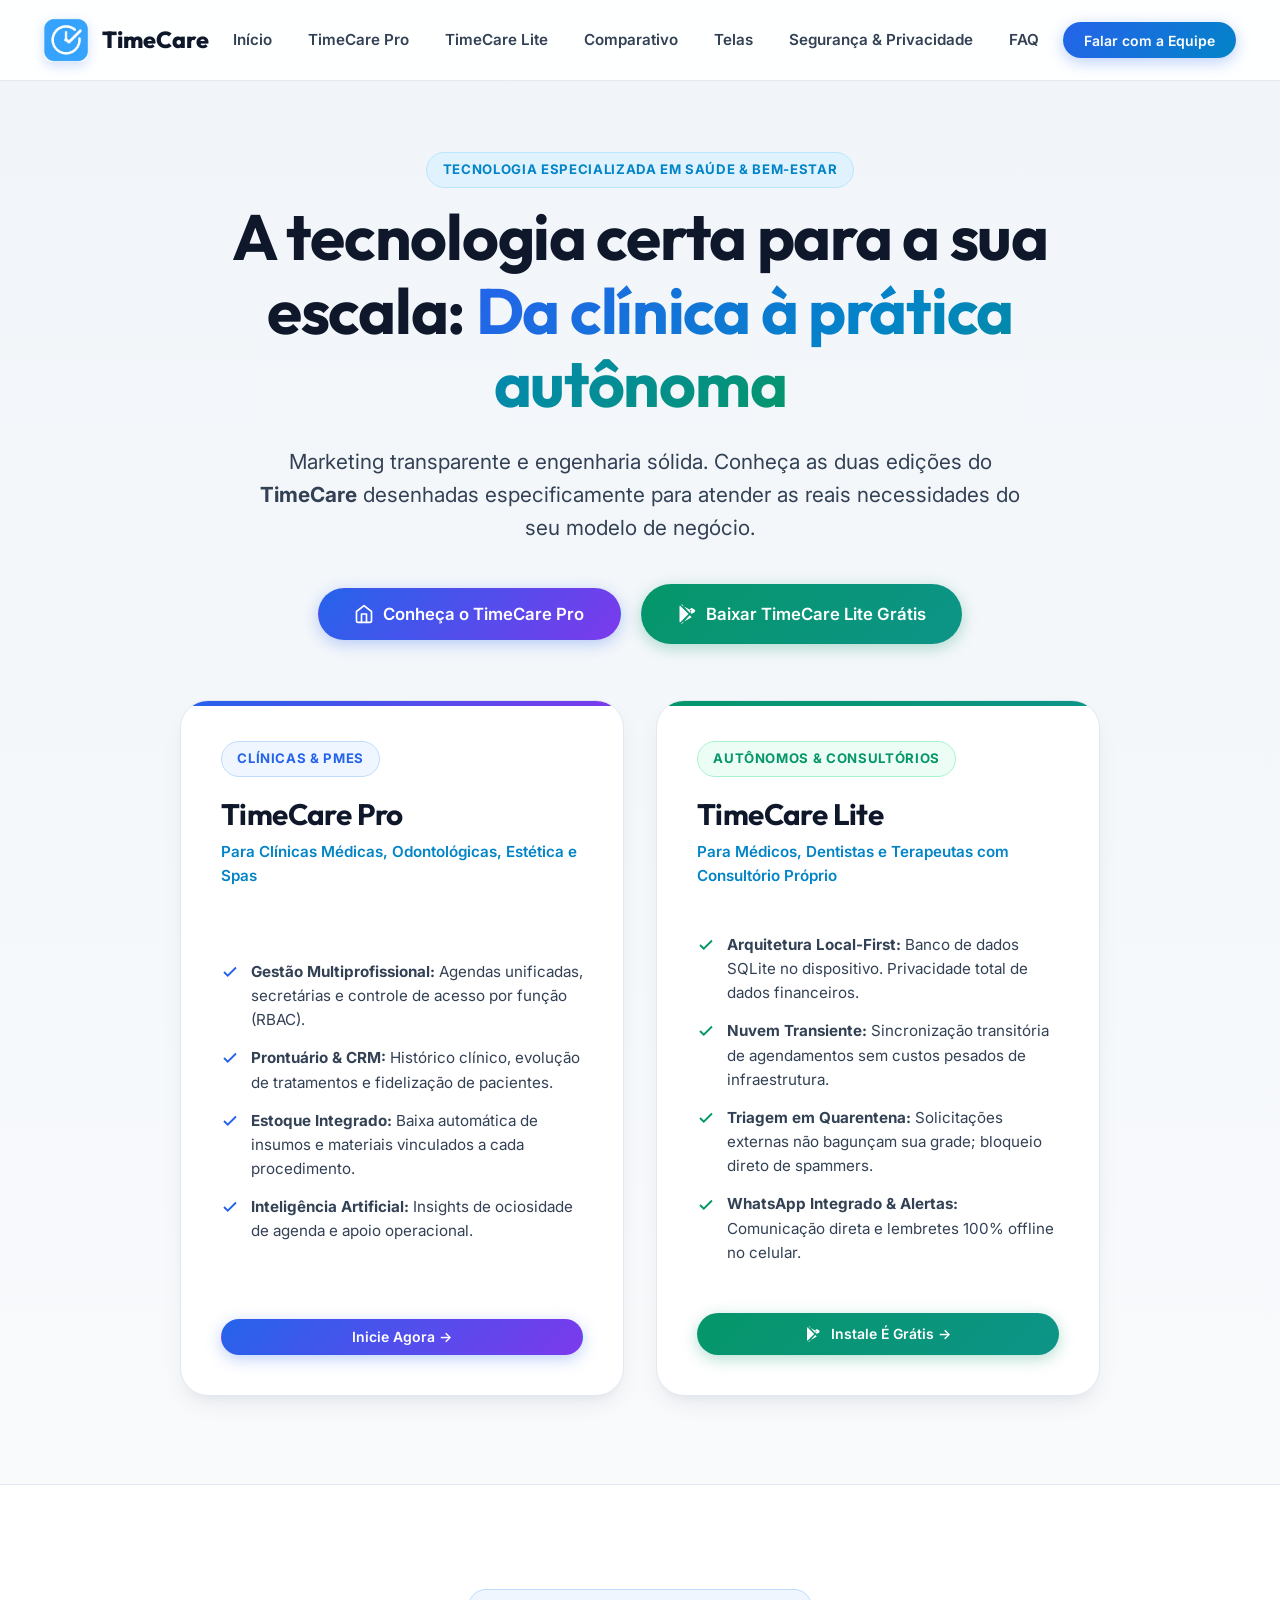
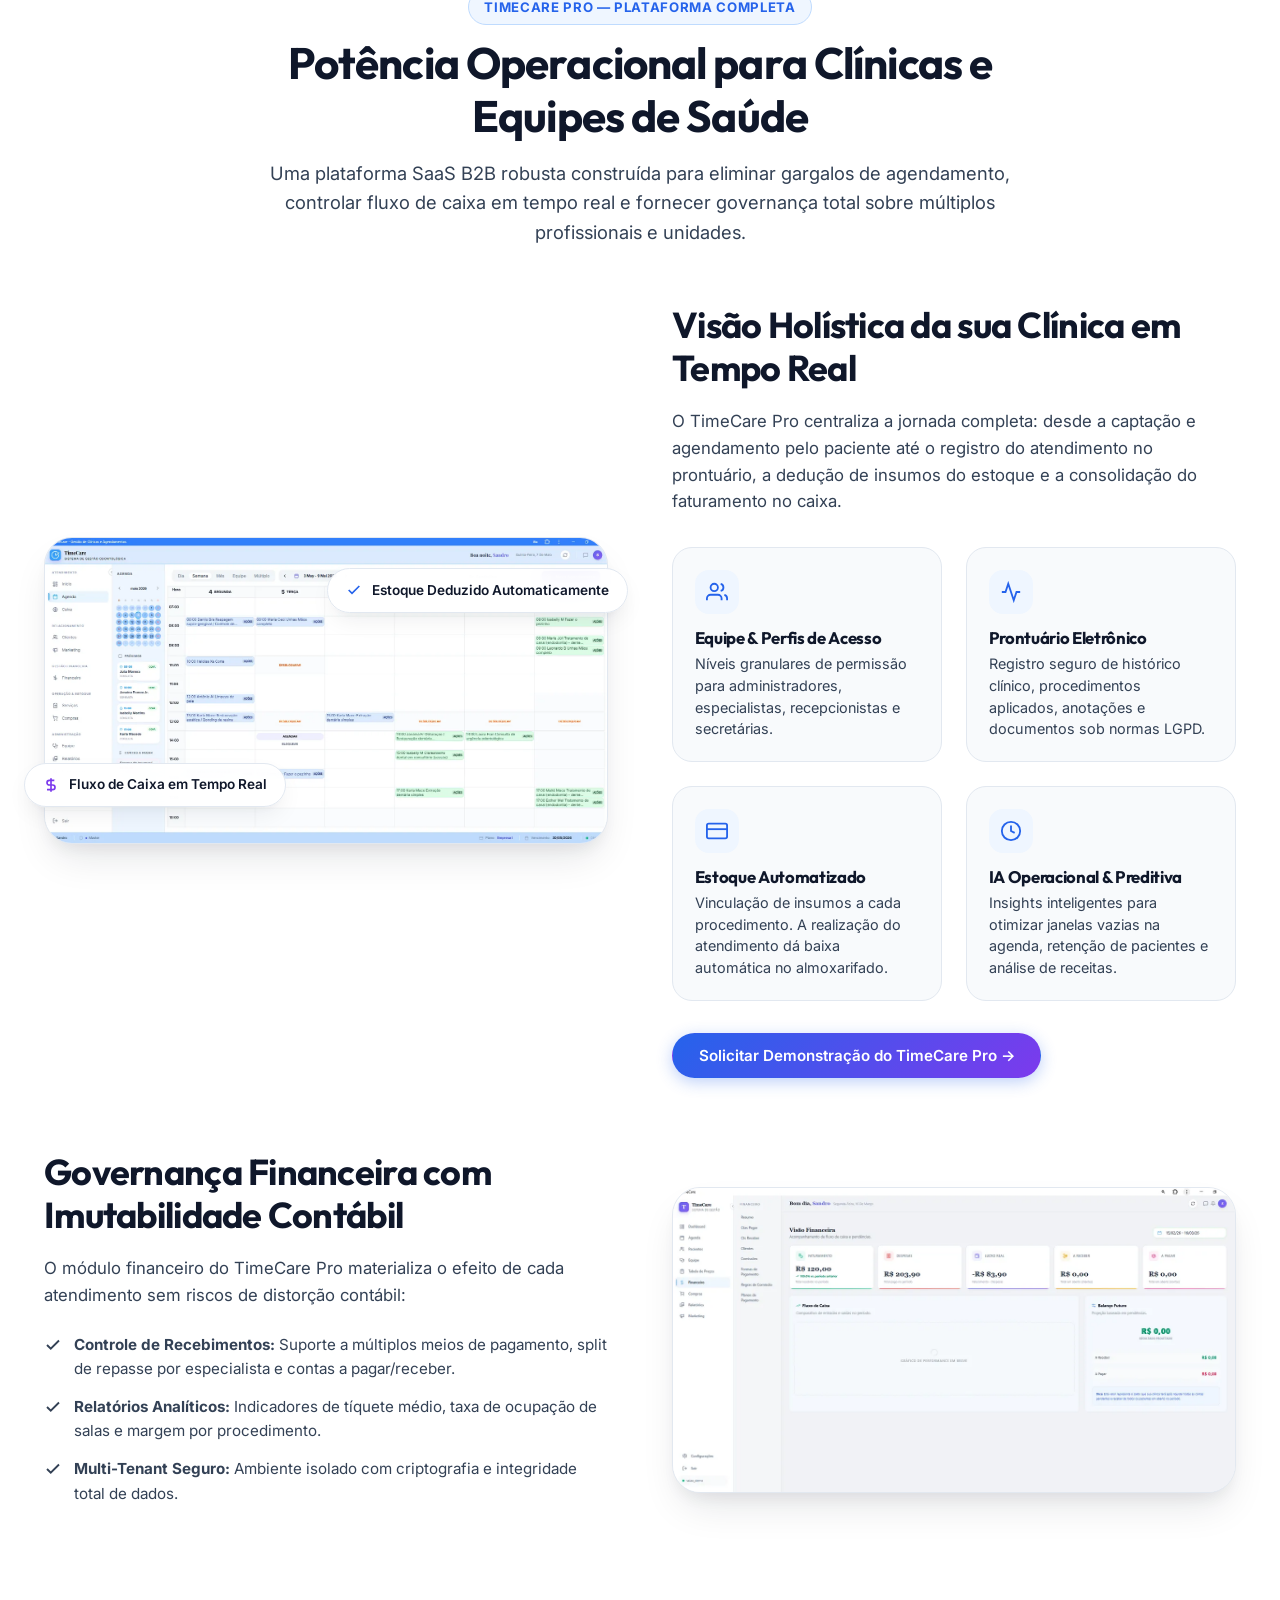
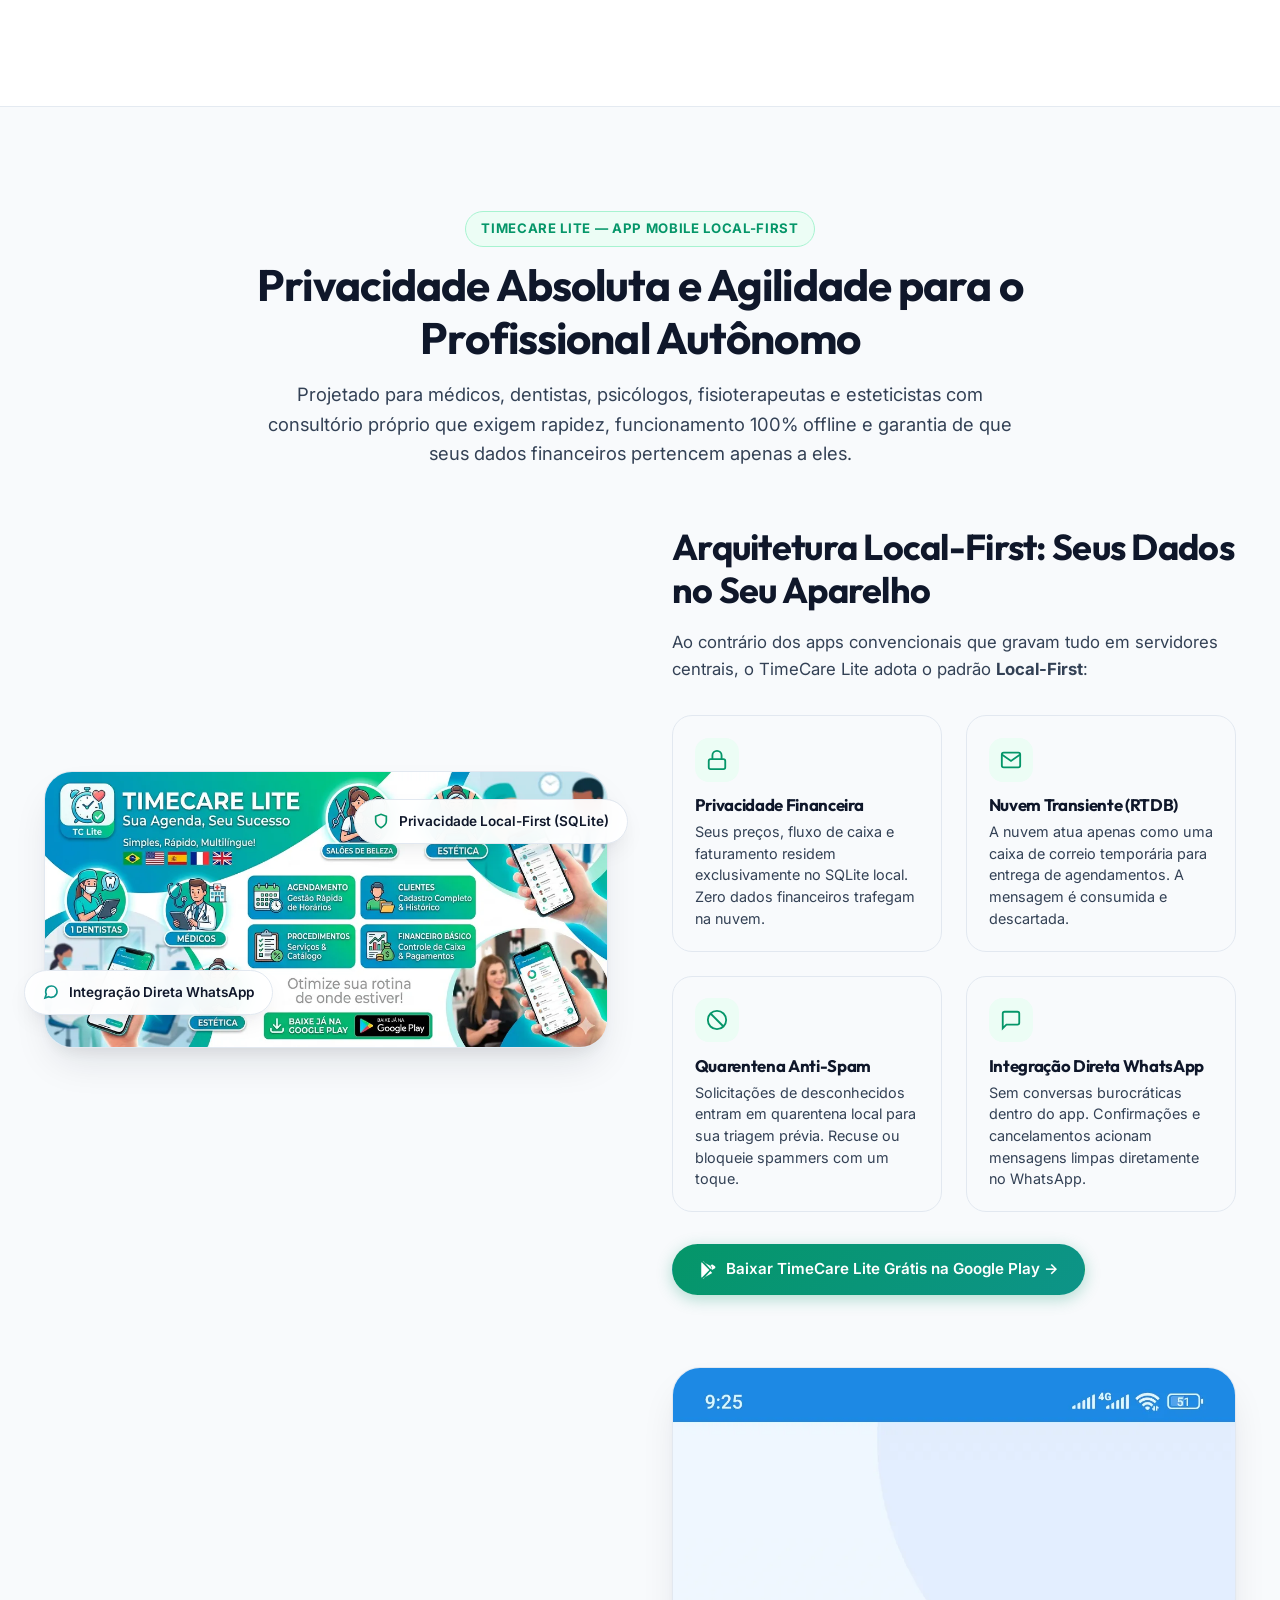
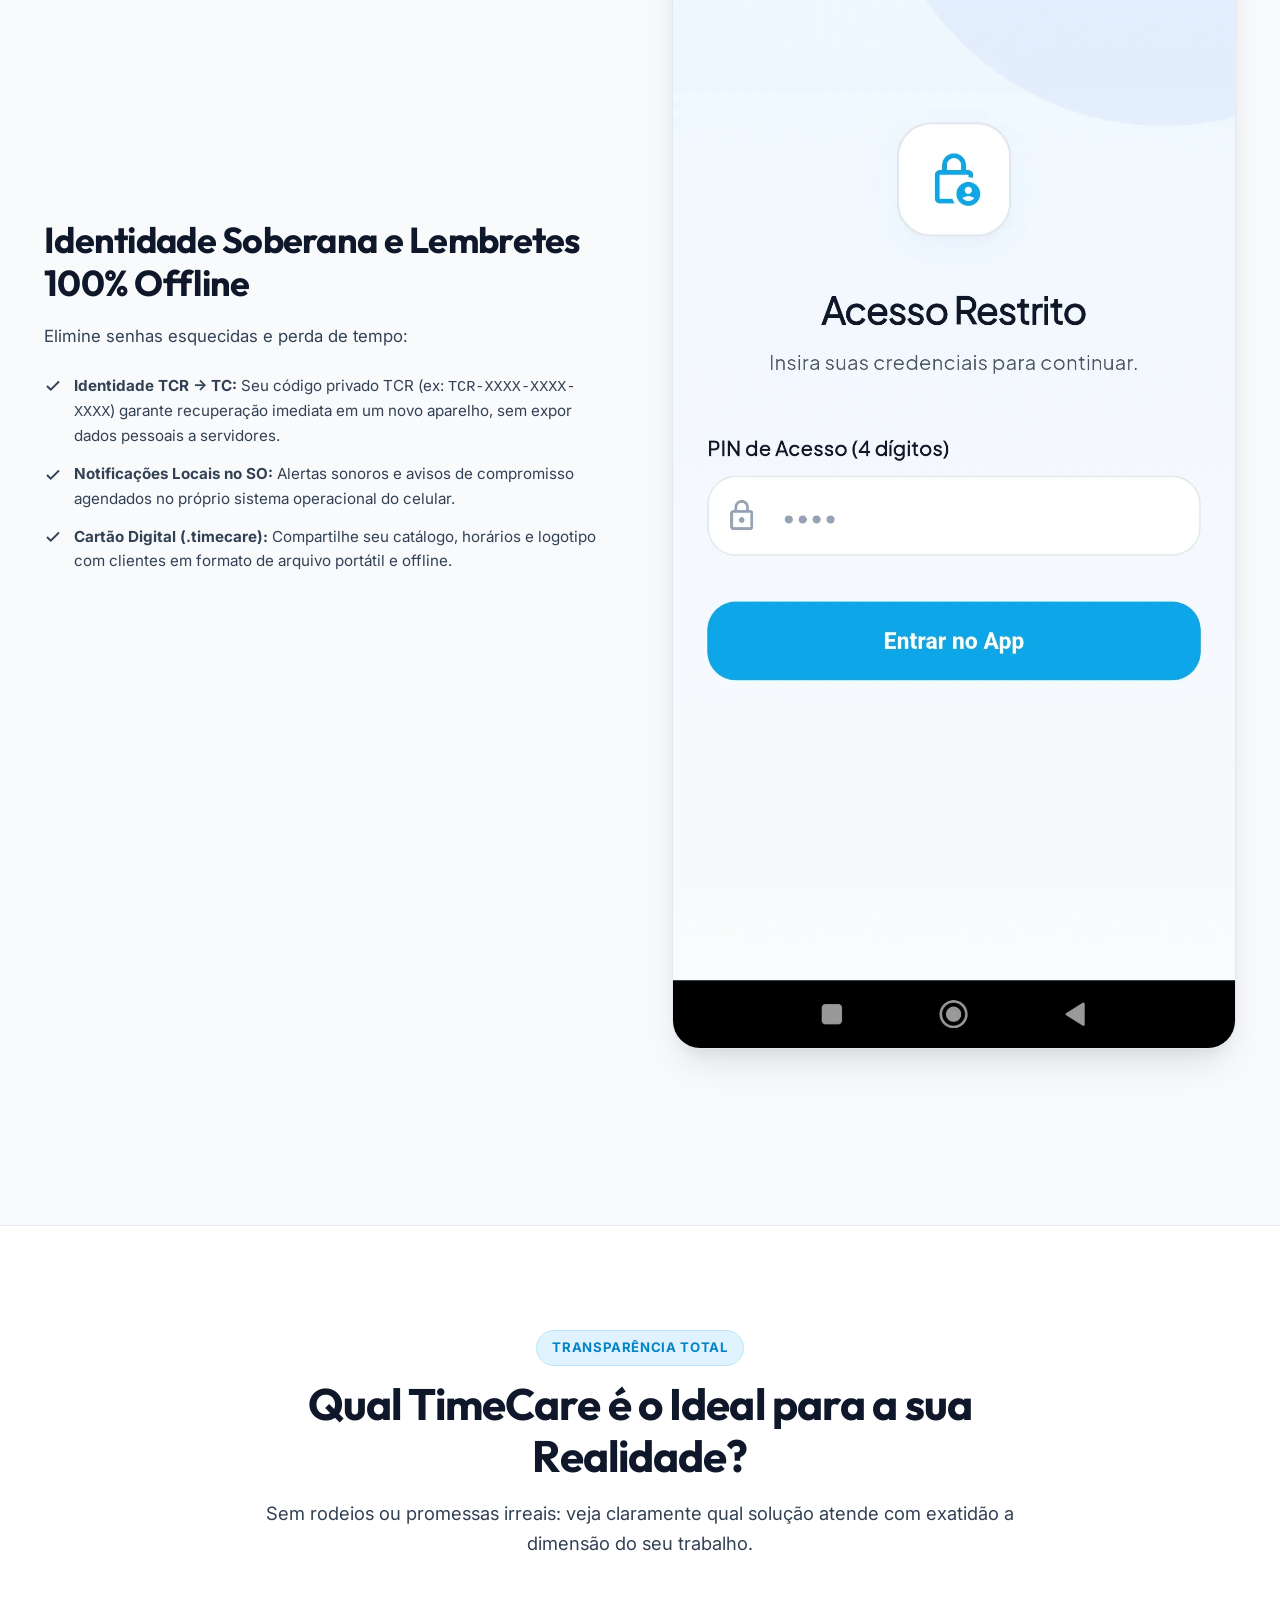
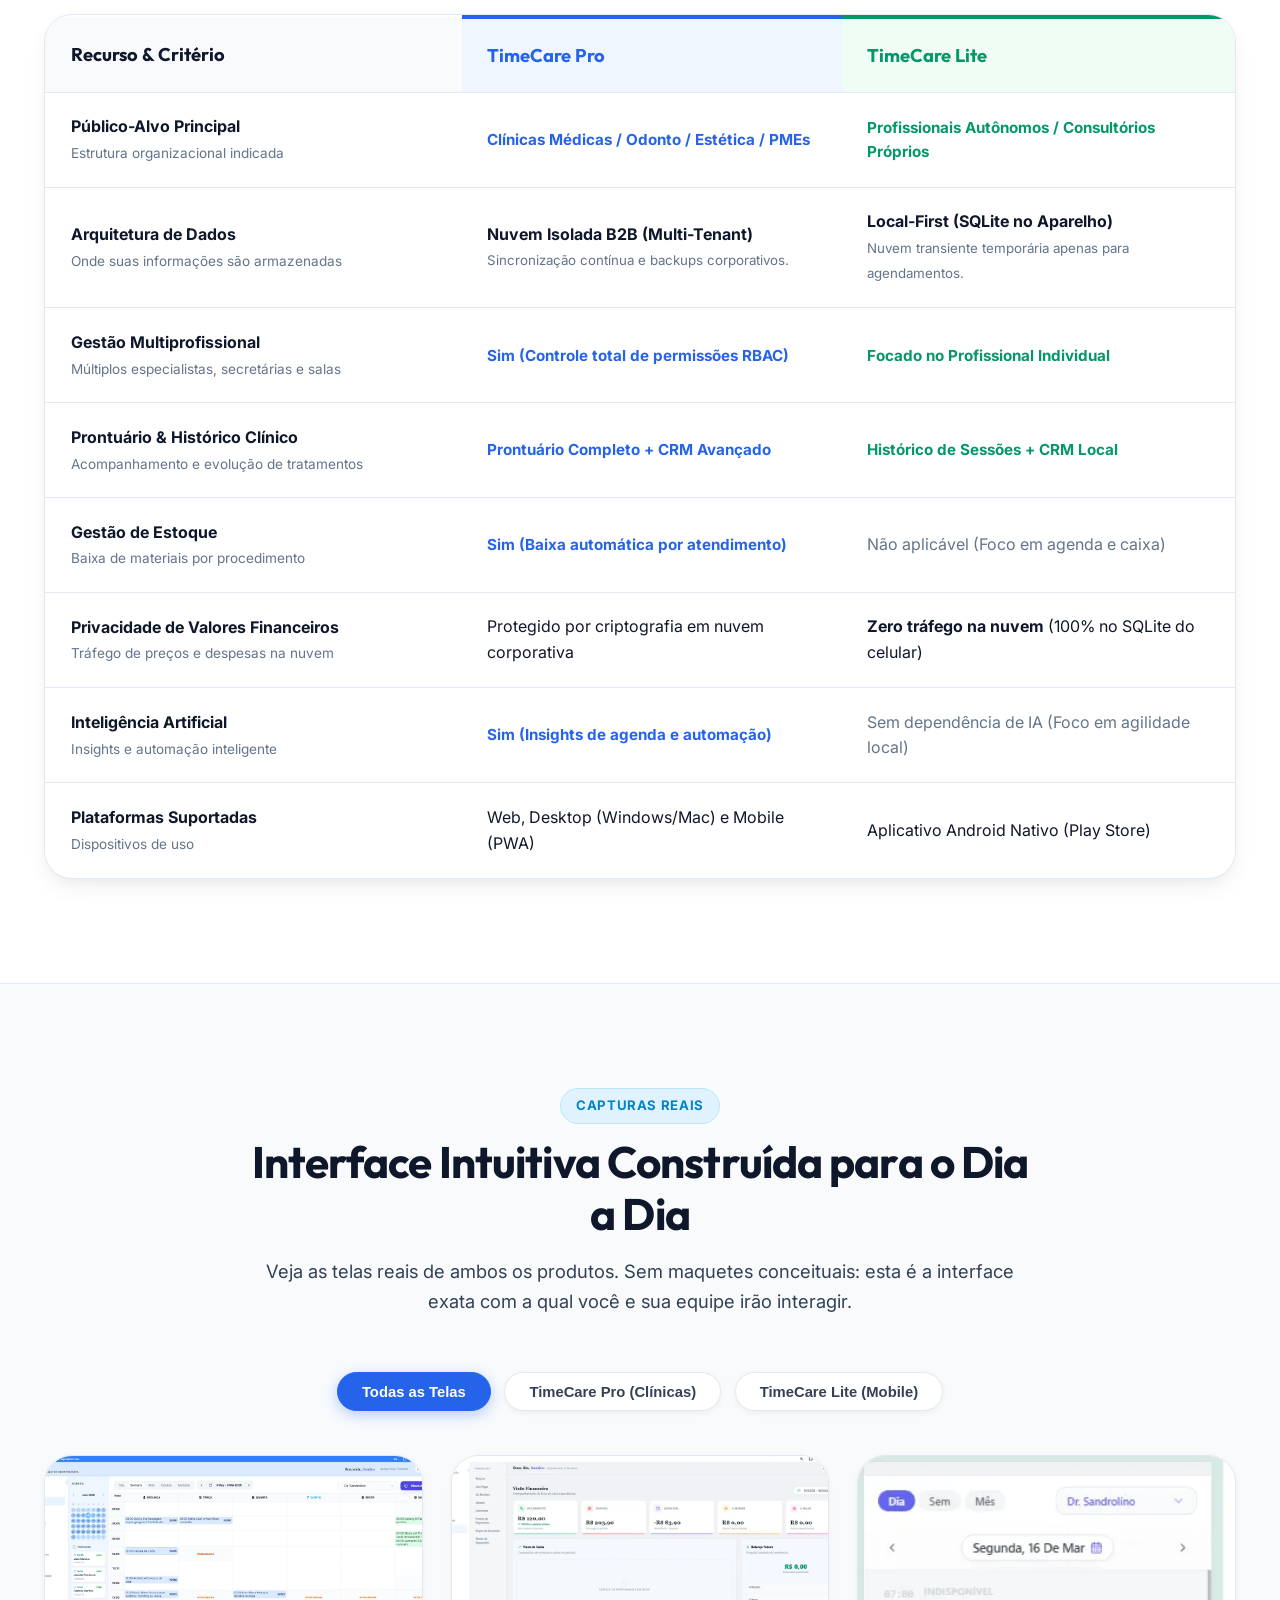
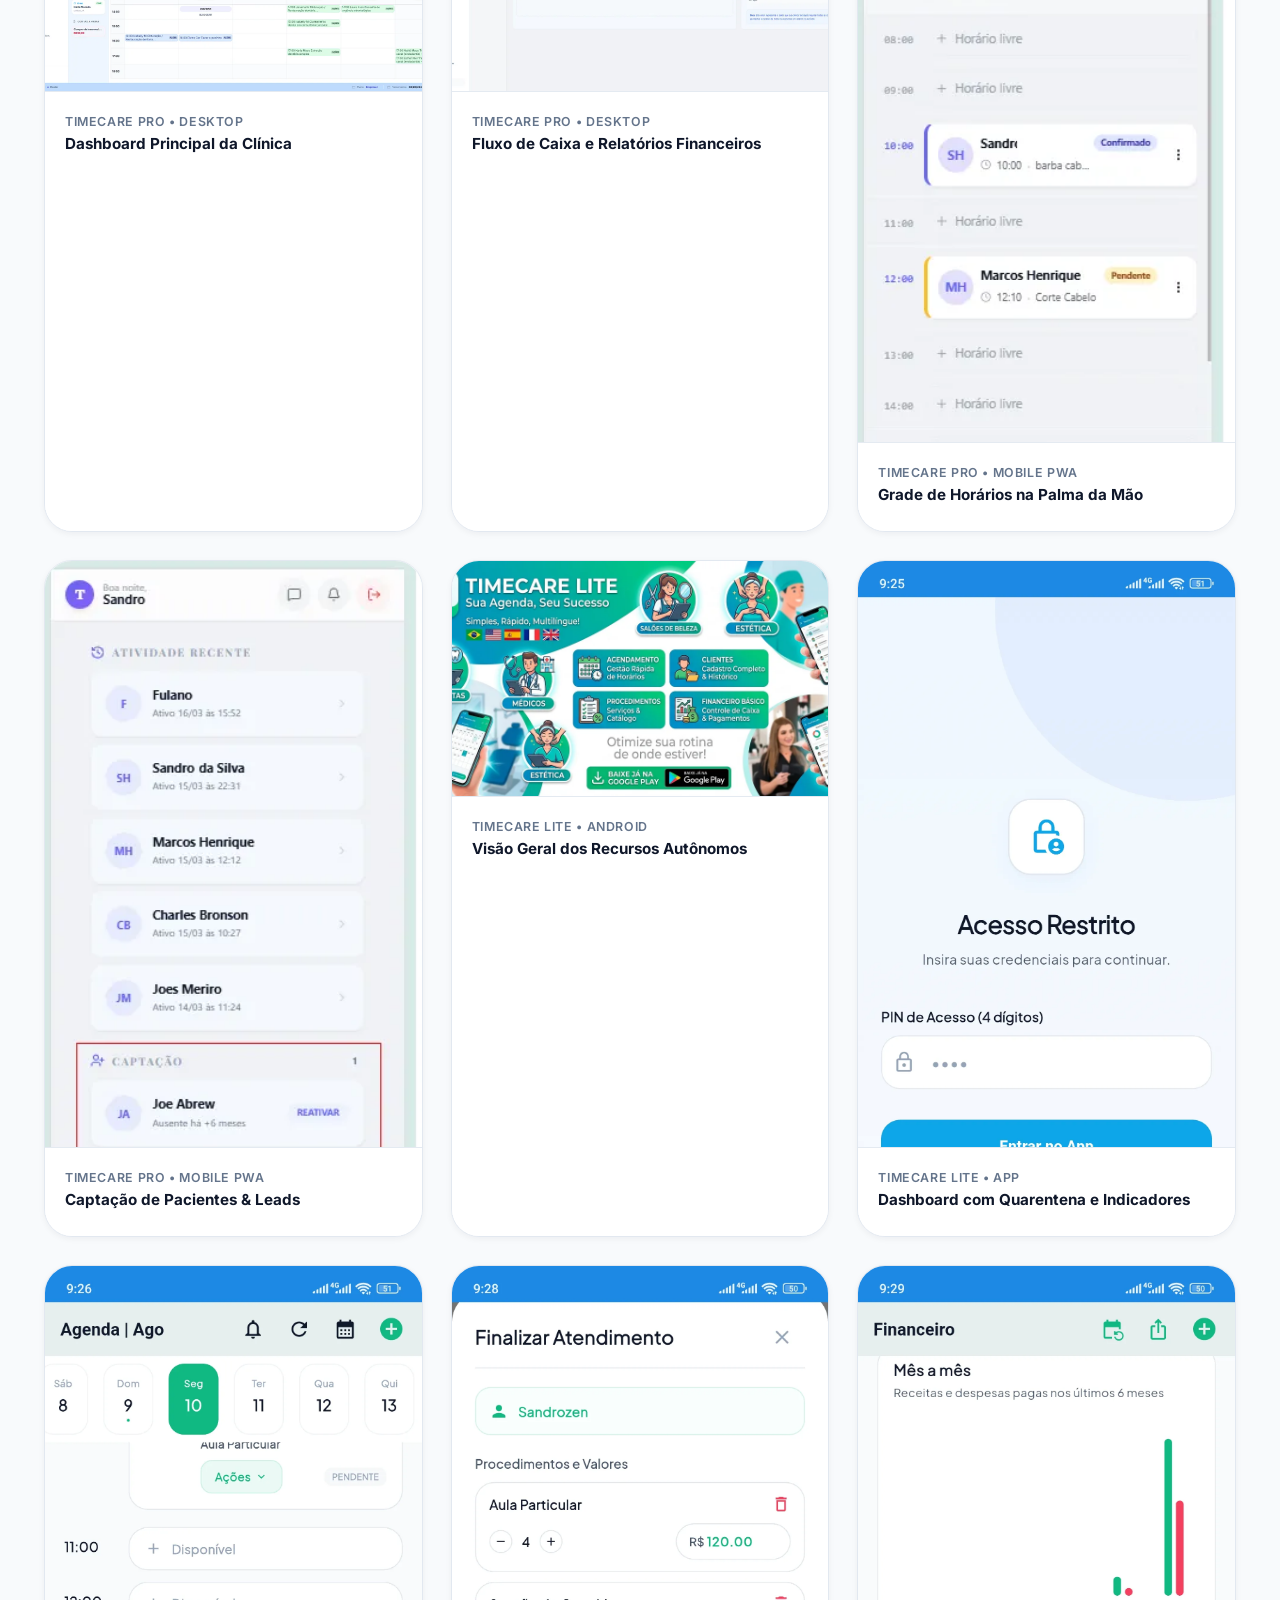
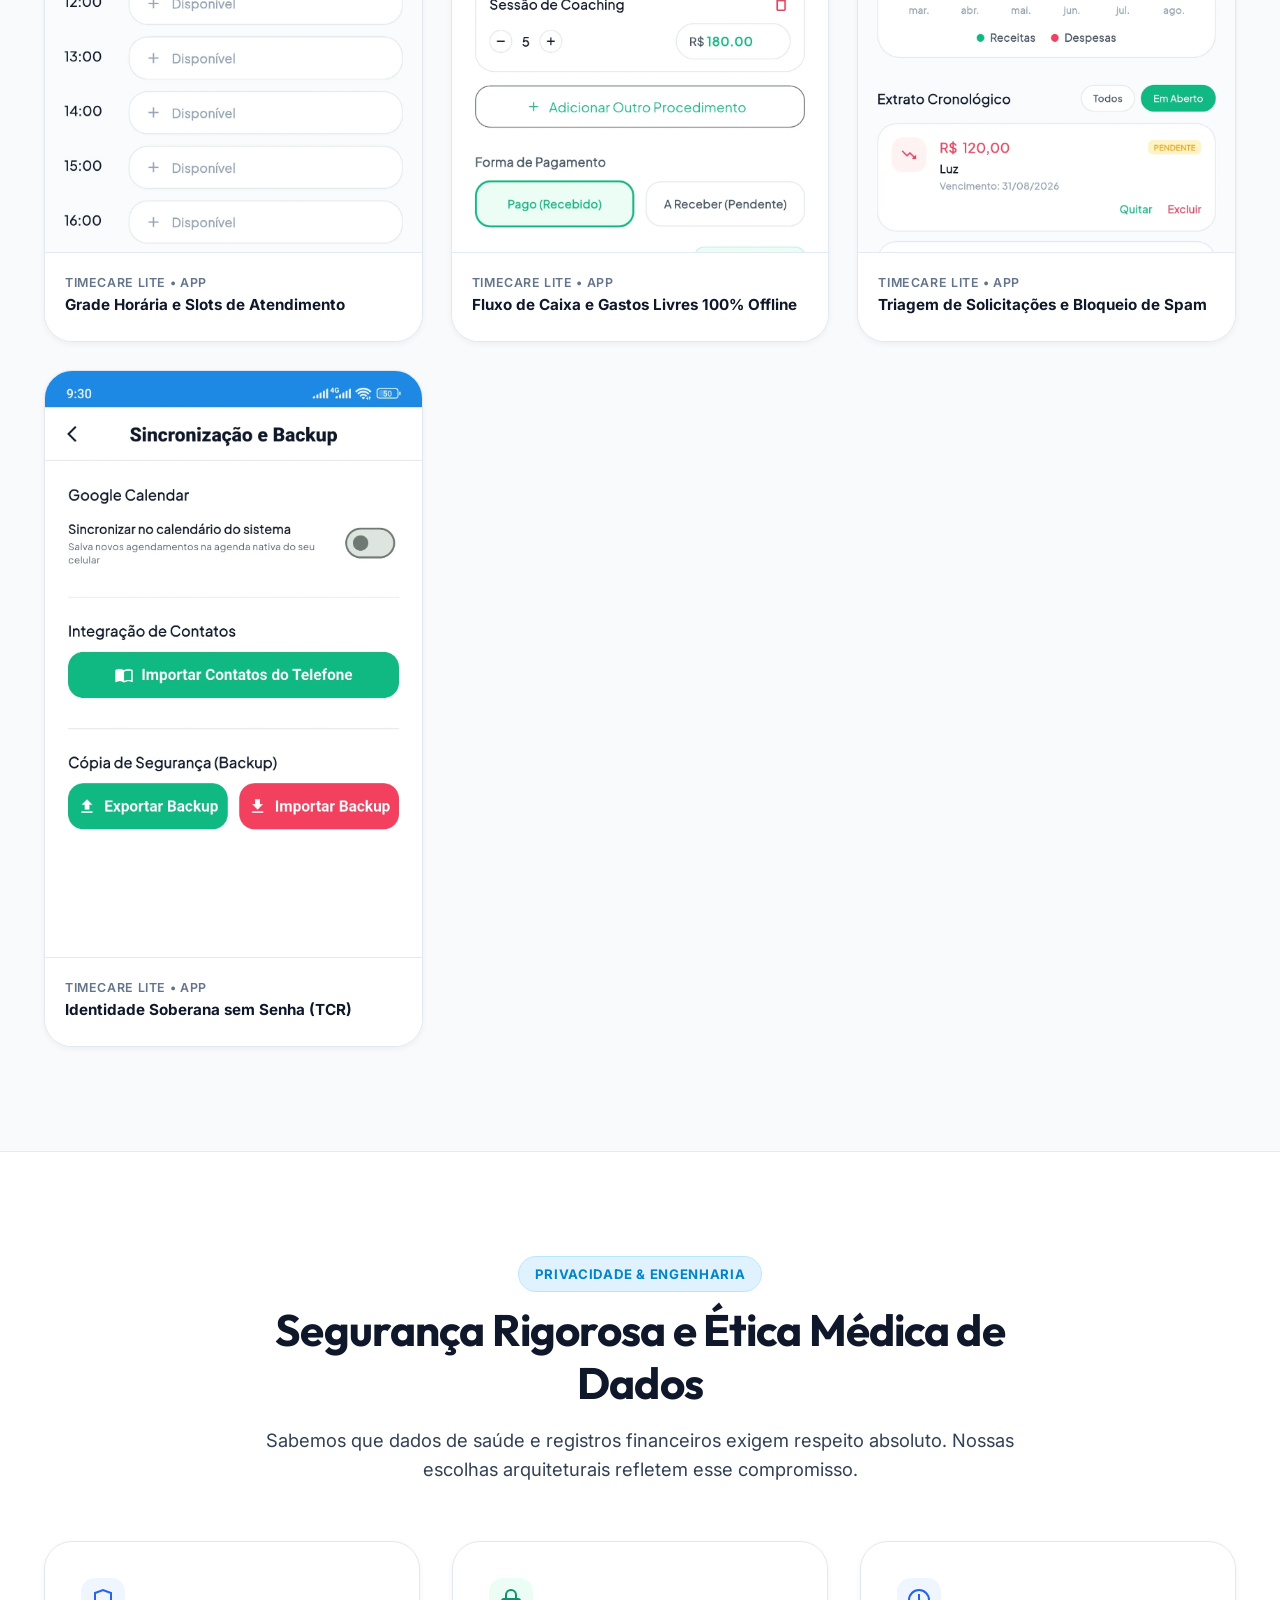
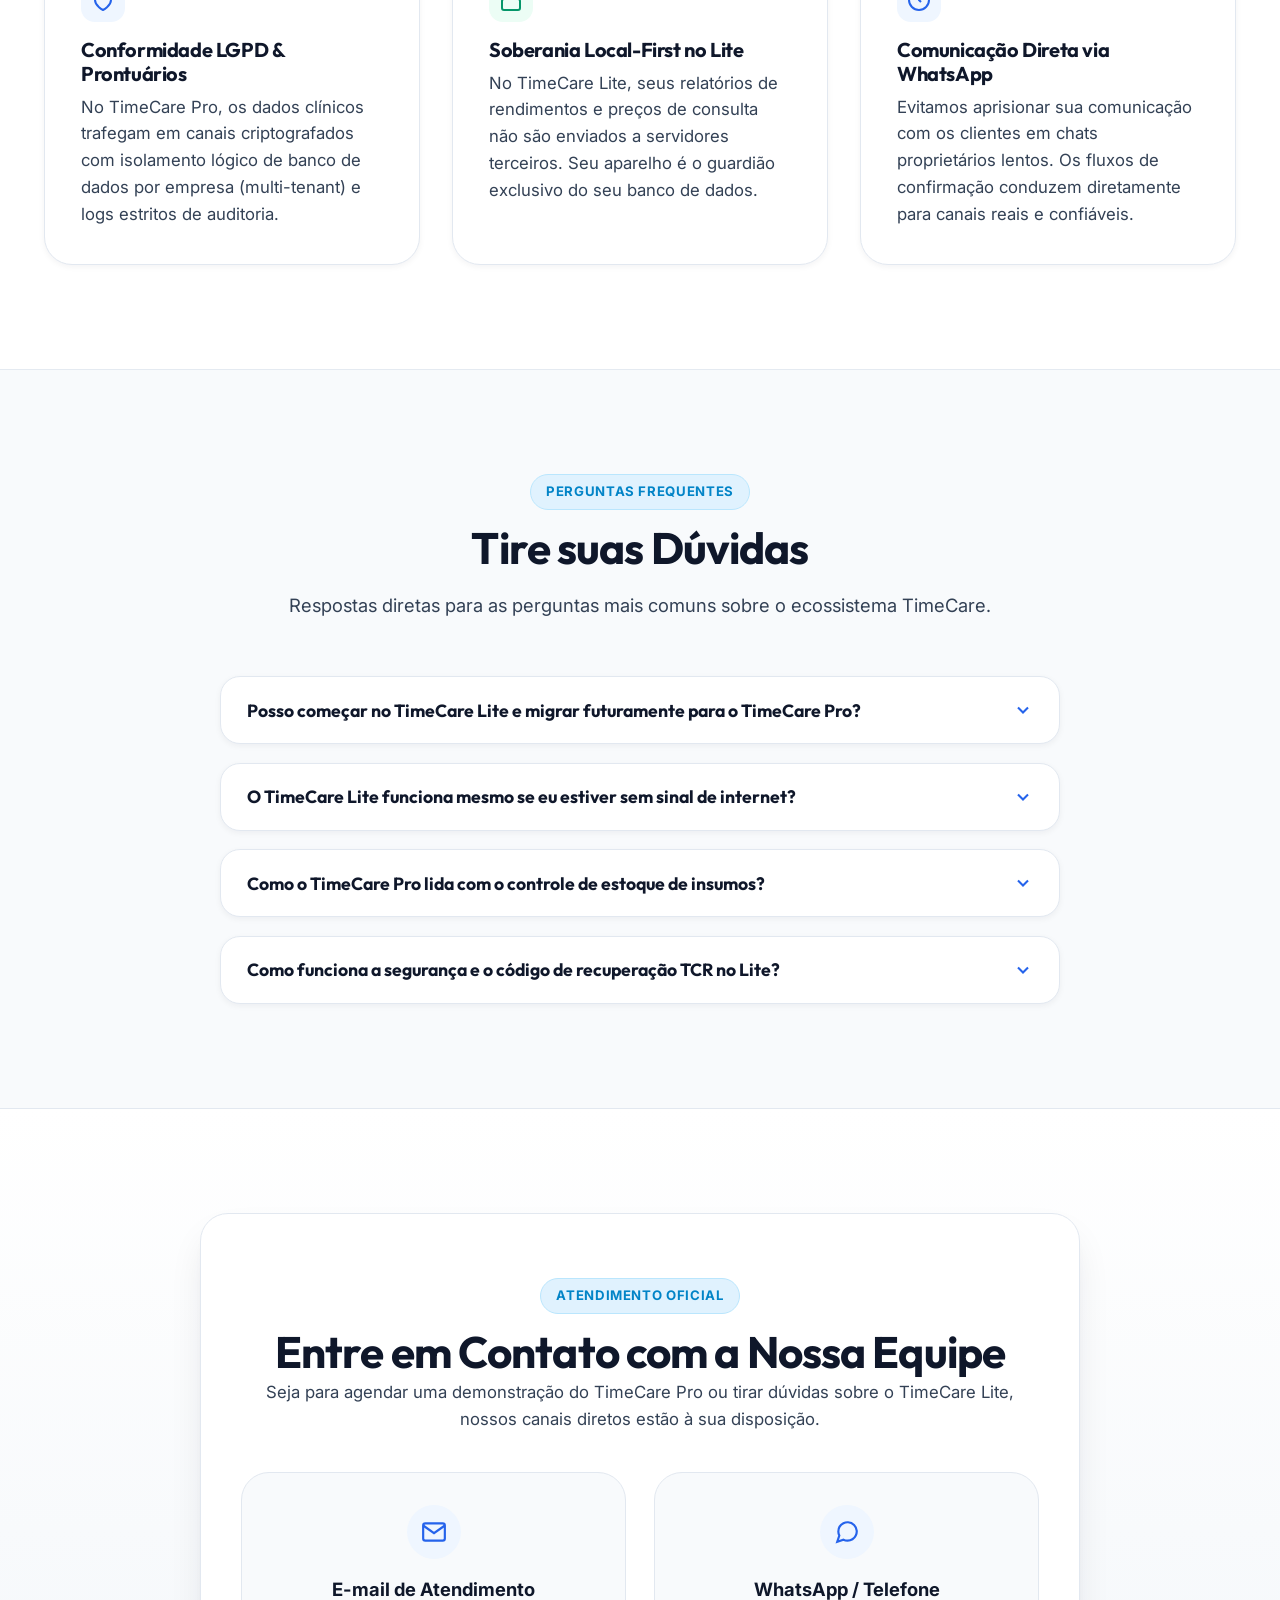
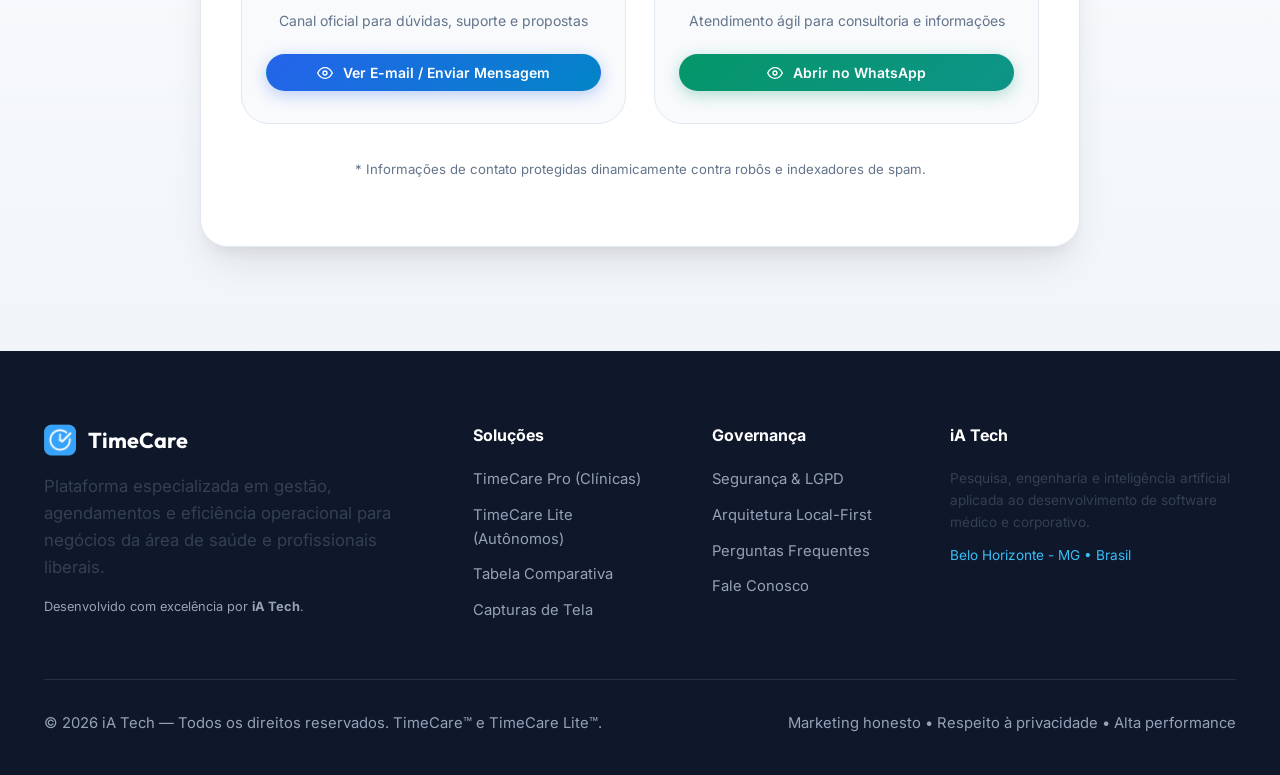
==== commit 14760aae: "jpeg-webp" ====
--- a/index.html
+++ b/index.html
@@ -529,7 +529,7 @@
         <div class="showcase-grid reverse scroll-reveal">
           <div class="showcase-visual">
             <div class="showcase-image-wrap">
-              <img src="timecare_lite_novas/Screenshot_2026-08-09-09-25-55-289_br.com.iatech.timecare_lite.jpg"
+              <img src="timecare_lite_novas/Screenshot_2026-08-09-09-25-55-289_br.com.iatech.timecare_lite.webp"
                 alt="Tela de Dashboard com KPIs diários e Quarentena no TimeCare Lite" loading="lazy">
             </div>
           </div>
@@ -783,9 +783,9 @@
           </div>
 
           <div class="gallery-item mobile-shot" data-category="lite"
-            data-fullsrc="timecare_lite_novas/Screenshot_2026-08-09-09-25-55-289_br.com.iatech.timecare_lite.jpg">
+            data-fullsrc="timecare_lite_novas/Screenshot_2026-08-09-09-25-55-289_br.com.iatech.timecare_lite.webp">
             <div class="gallery-thumb-wrap">
-              <img src="timecare_lite_novas/Screenshot_2026-08-09-09-25-55-289_br.com.iatech.timecare_lite.jpg"
+              <img src="timecare_lite_novas/Screenshot_2026-08-09-09-25-55-289_br.com.iatech.timecare_lite.webp"
                 alt="Dashboard e Quarentena - TimeCare Lite" loading="lazy">
               <div class="gallery-item-overlay">
                 <span class="btn btn-secondary btn-sm">Ampliar Tela</span>
@@ -798,9 +798,9 @@
           </div>
 
           <div class="gallery-item mobile-shot" data-category="lite"
-            data-fullsrc="timecare_lite_novas/Screenshot_2026-08-09-09-26-48-509_br.com.iatech.timecare_lite.jpg">
+            data-fullsrc="timecare_lite_novas/Screenshot_2026-08-09-09-26-48-509_br.com.iatech.timecare_lite.webp">
             <div class="gallery-thumb-wrap">
-              <img src="timecare_lite_novas/Screenshot_2026-08-09-09-26-48-509_br.com.iatech.timecare_lite.jpg"
+              <img src="timecare_lite_novas/Screenshot_2026-08-09-09-26-48-509_br.com.iatech.timecare_lite.webp"
                 alt="Agenda e Grade Horária - TimeCare Lite" loading="lazy">
               <div class="gallery-item-overlay">
                 <span class="btn btn-secondary btn-sm">Ampliar Tela</span>
@@ -813,9 +813,9 @@
           </div>
 
           <div class="gallery-item mobile-shot" data-category="lite"
-            data-fullsrc="timecare_lite_novas/Screenshot_2026-08-09-09-28-40-686_br.com.iatech.timecare_lite.jpg">
+            data-fullsrc="timecare_lite_novas/Screenshot_2026-08-09-09-28-40-686_br.com.iatech.timecare_lite.webp">
             <div class="gallery-thumb-wrap">
-              <img src="timecare_lite_novas/Screenshot_2026-08-09-09-28-40-686_br.com.iatech.timecare_lite.jpg"
+              <img src="timecare_lite_novas/Screenshot_2026-08-09-09-28-40-686_br.com.iatech.timecare_lite.webp"
                 alt="Controle de Despesas e Receitas - TimeCare Lite" loading="lazy">
               <div class="gallery-item-overlay">
                 <span class="btn btn-secondary btn-sm">Ampliar Tela</span>
@@ -828,9 +828,9 @@
           </div>
 
           <div class="gallery-item mobile-shot" data-category="lite"
-            data-fullsrc="timecare_lite_novas/Screenshot_2026-08-09-09-29-38-294_br.com.iatech.timecare_lite.jpg">
+            data-fullsrc="timecare_lite_novas/Screenshot_2026-08-09-09-29-38-294_br.com.iatech.timecare_lite.webp">
             <div class="gallery-thumb-wrap">
-              <img src="timecare_lite_novas/Screenshot_2026-08-09-09-29-38-294_br.com.iatech.timecare_lite.jpg"
+              <img src="timecare_lite_novas/Screenshot_2026-08-09-09-29-38-294_br.com.iatech.timecare_lite.webp"
                 alt="Triagem de Agendamentos e Anti-Spam - TimeCare Lite" loading="lazy">
               <div class="gallery-item-overlay">
                 <span class="btn btn-secondary btn-sm">Ampliar Tela</span>
@@ -843,9 +843,9 @@
           </div>
 
           <div class="gallery-item mobile-shot" data-category="lite"
-            data-fullsrc="timecare_lite_novas/Screenshot_2026-08-09-09-30-20-067_br.com.iatech.timecare_lite.jpg">
+            data-fullsrc="timecare_lite_novas/Screenshot_2026-08-09-09-30-20-067_br.com.iatech.timecare_lite.webp">
             <div class="gallery-thumb-wrap">
-              <img src="timecare_lite_novas/Screenshot_2026-08-09-09-30-20-067_br.com.iatech.timecare_lite.jpg"
+              <img src="timecare_lite_novas/Screenshot_2026-08-09-09-30-20-067_br.com.iatech.timecare_lite.webp"
                 alt="Identidade TCR e Código de Recuperação - TimeCare Lite" loading="lazy">
               <div class="gallery-item-overlay">
                 <span class="btn btn-secondary btn-sm">Ampliar Tela</span>
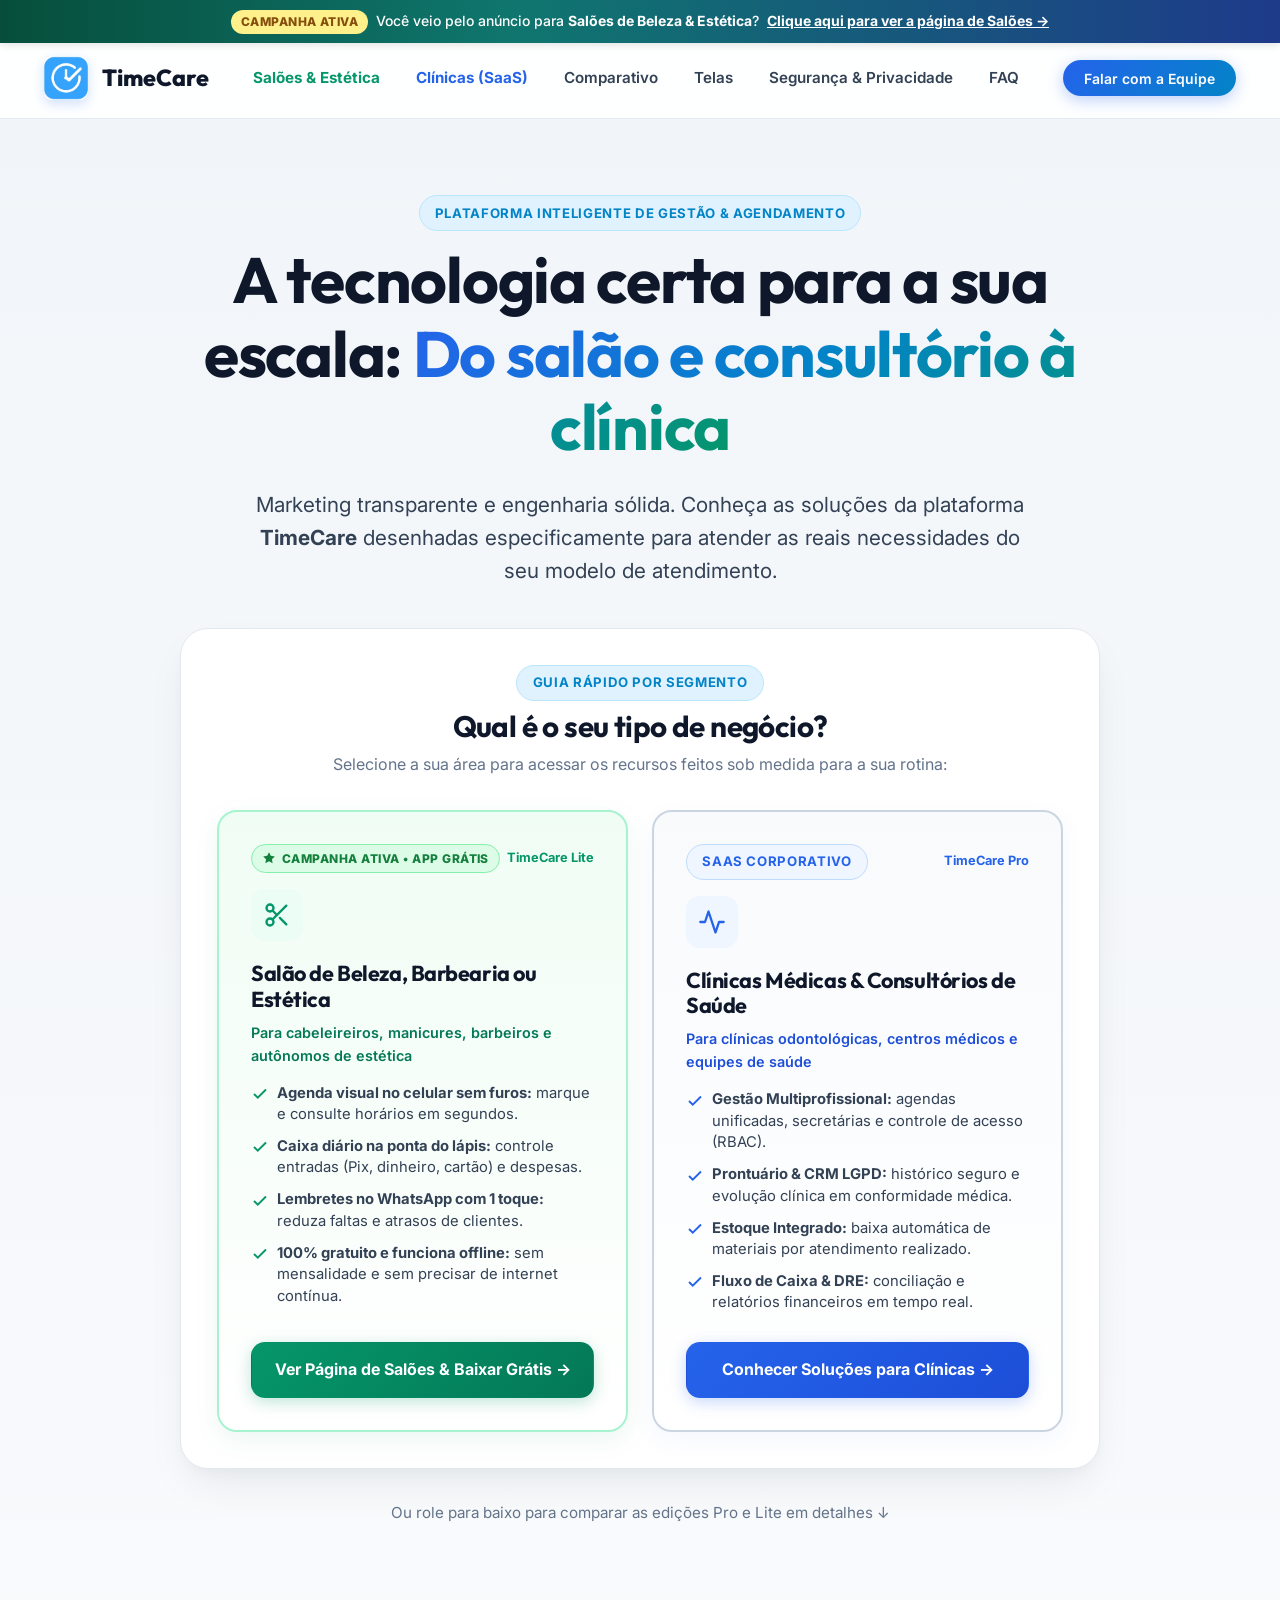
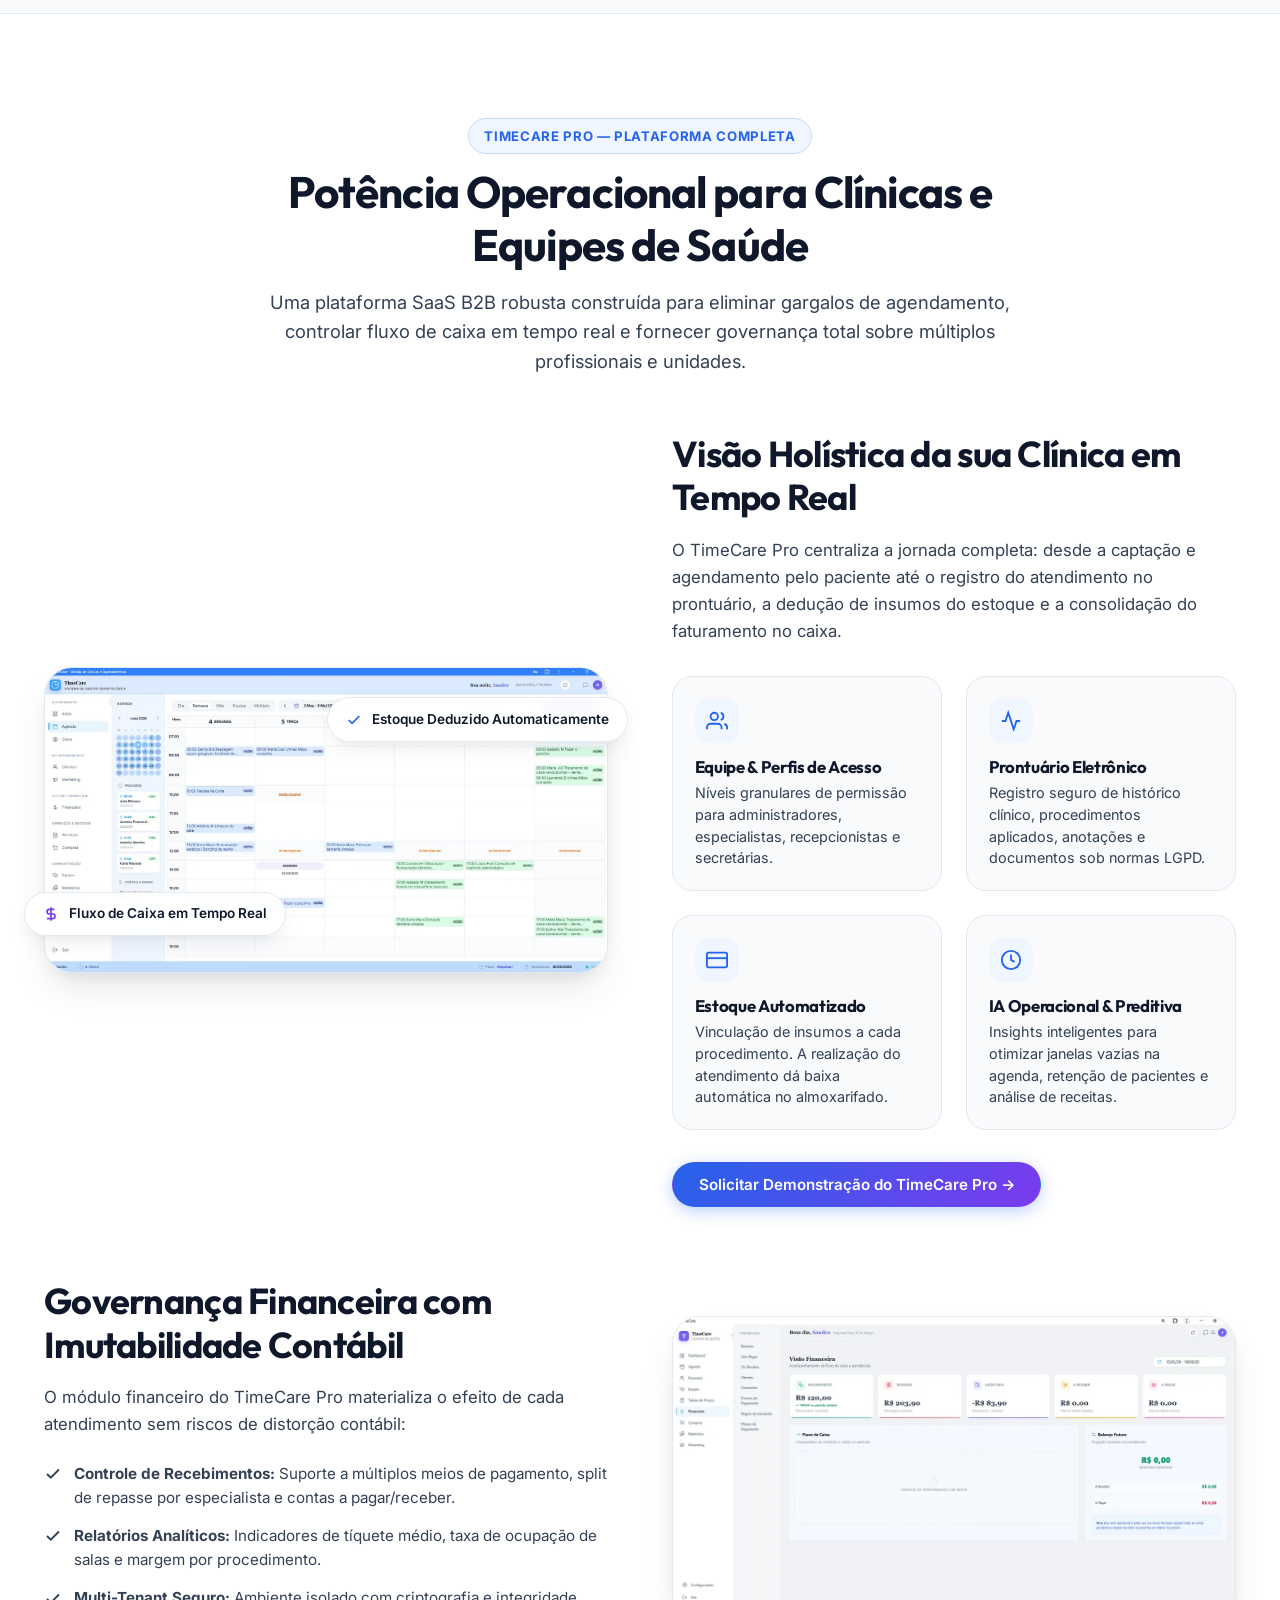
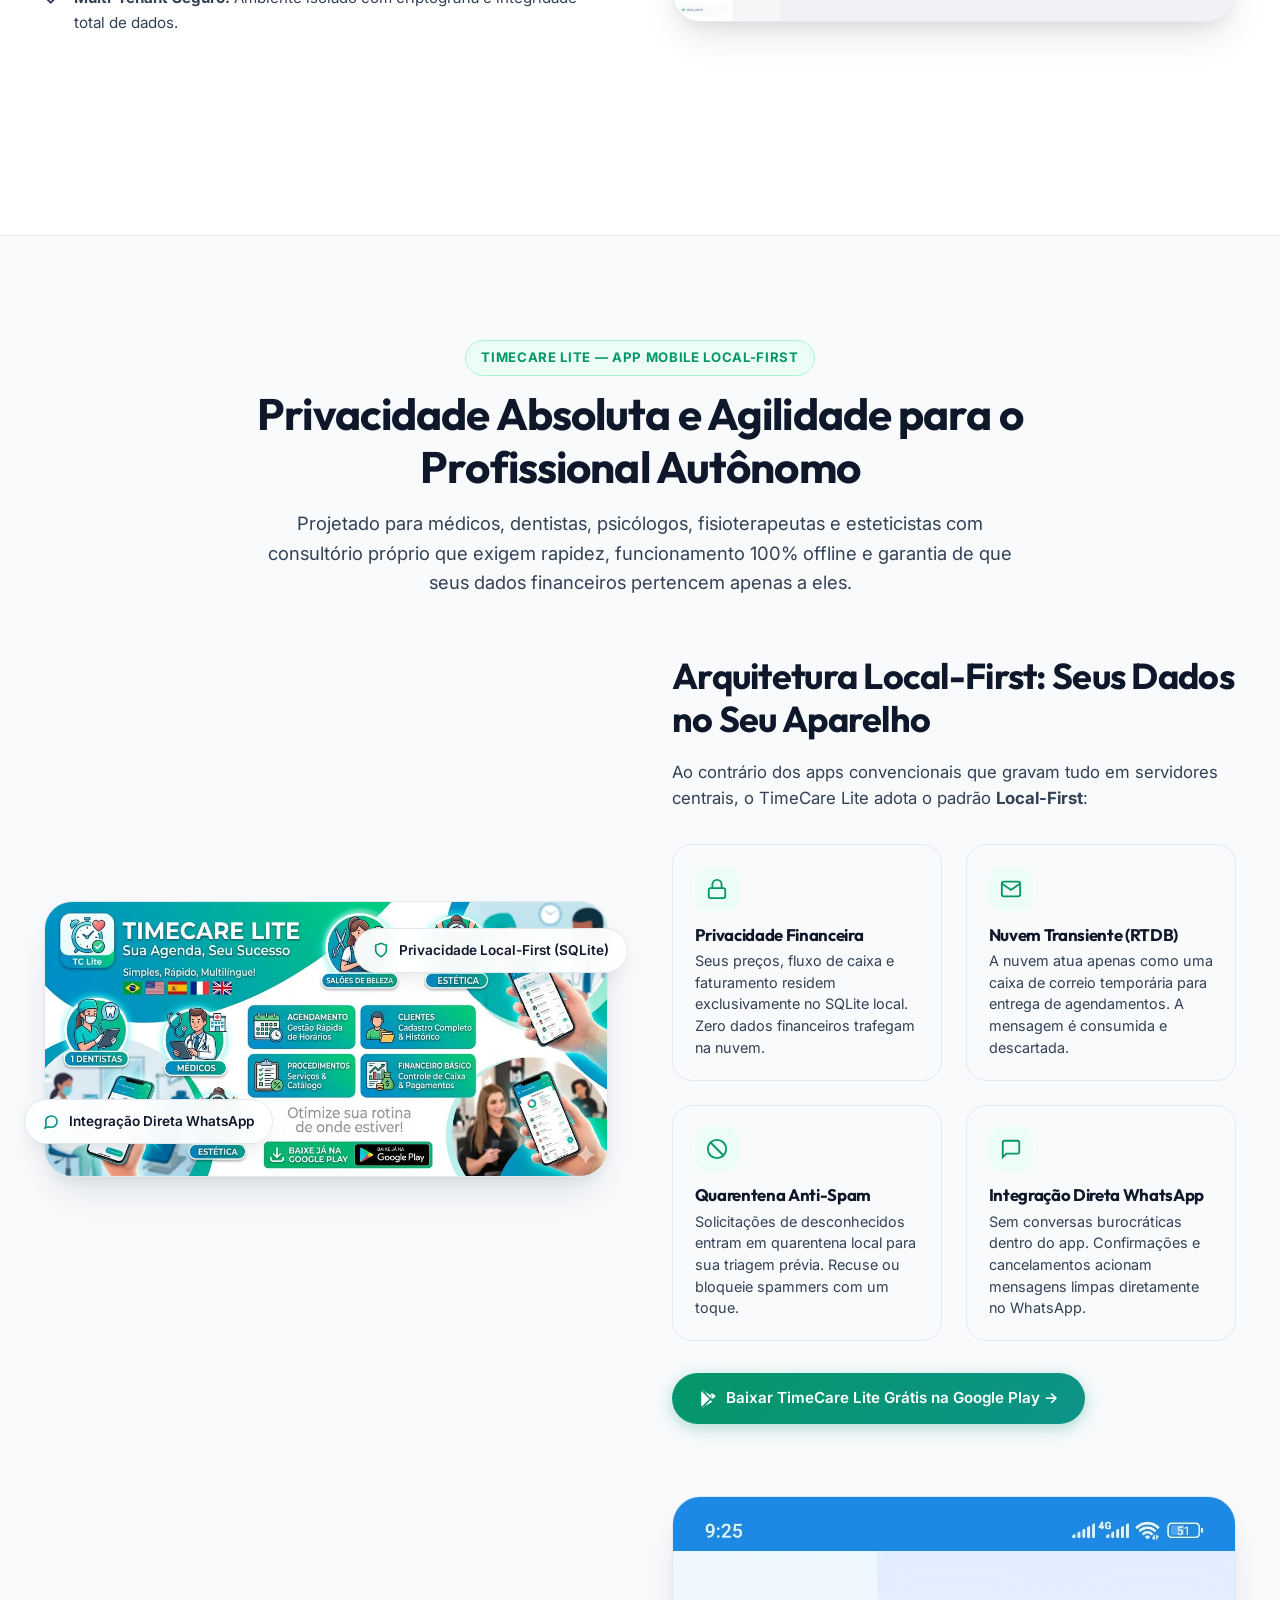
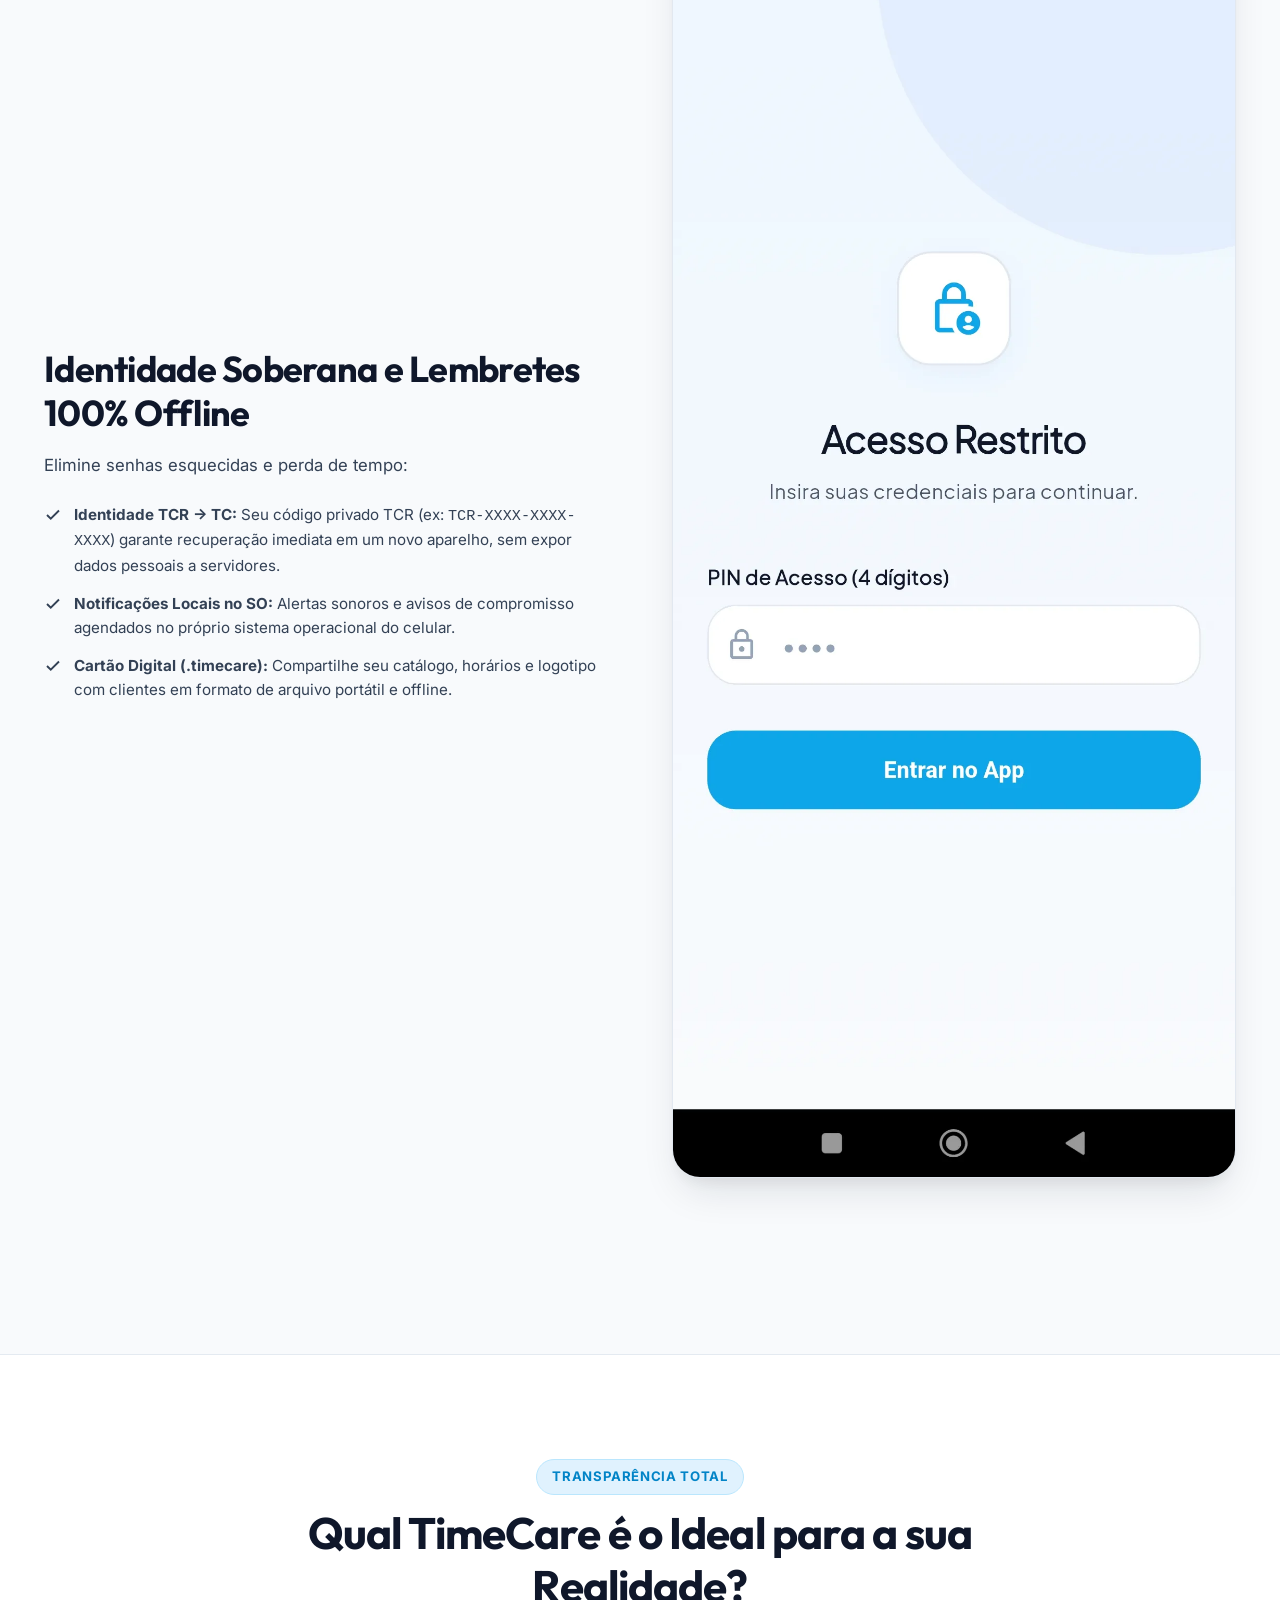
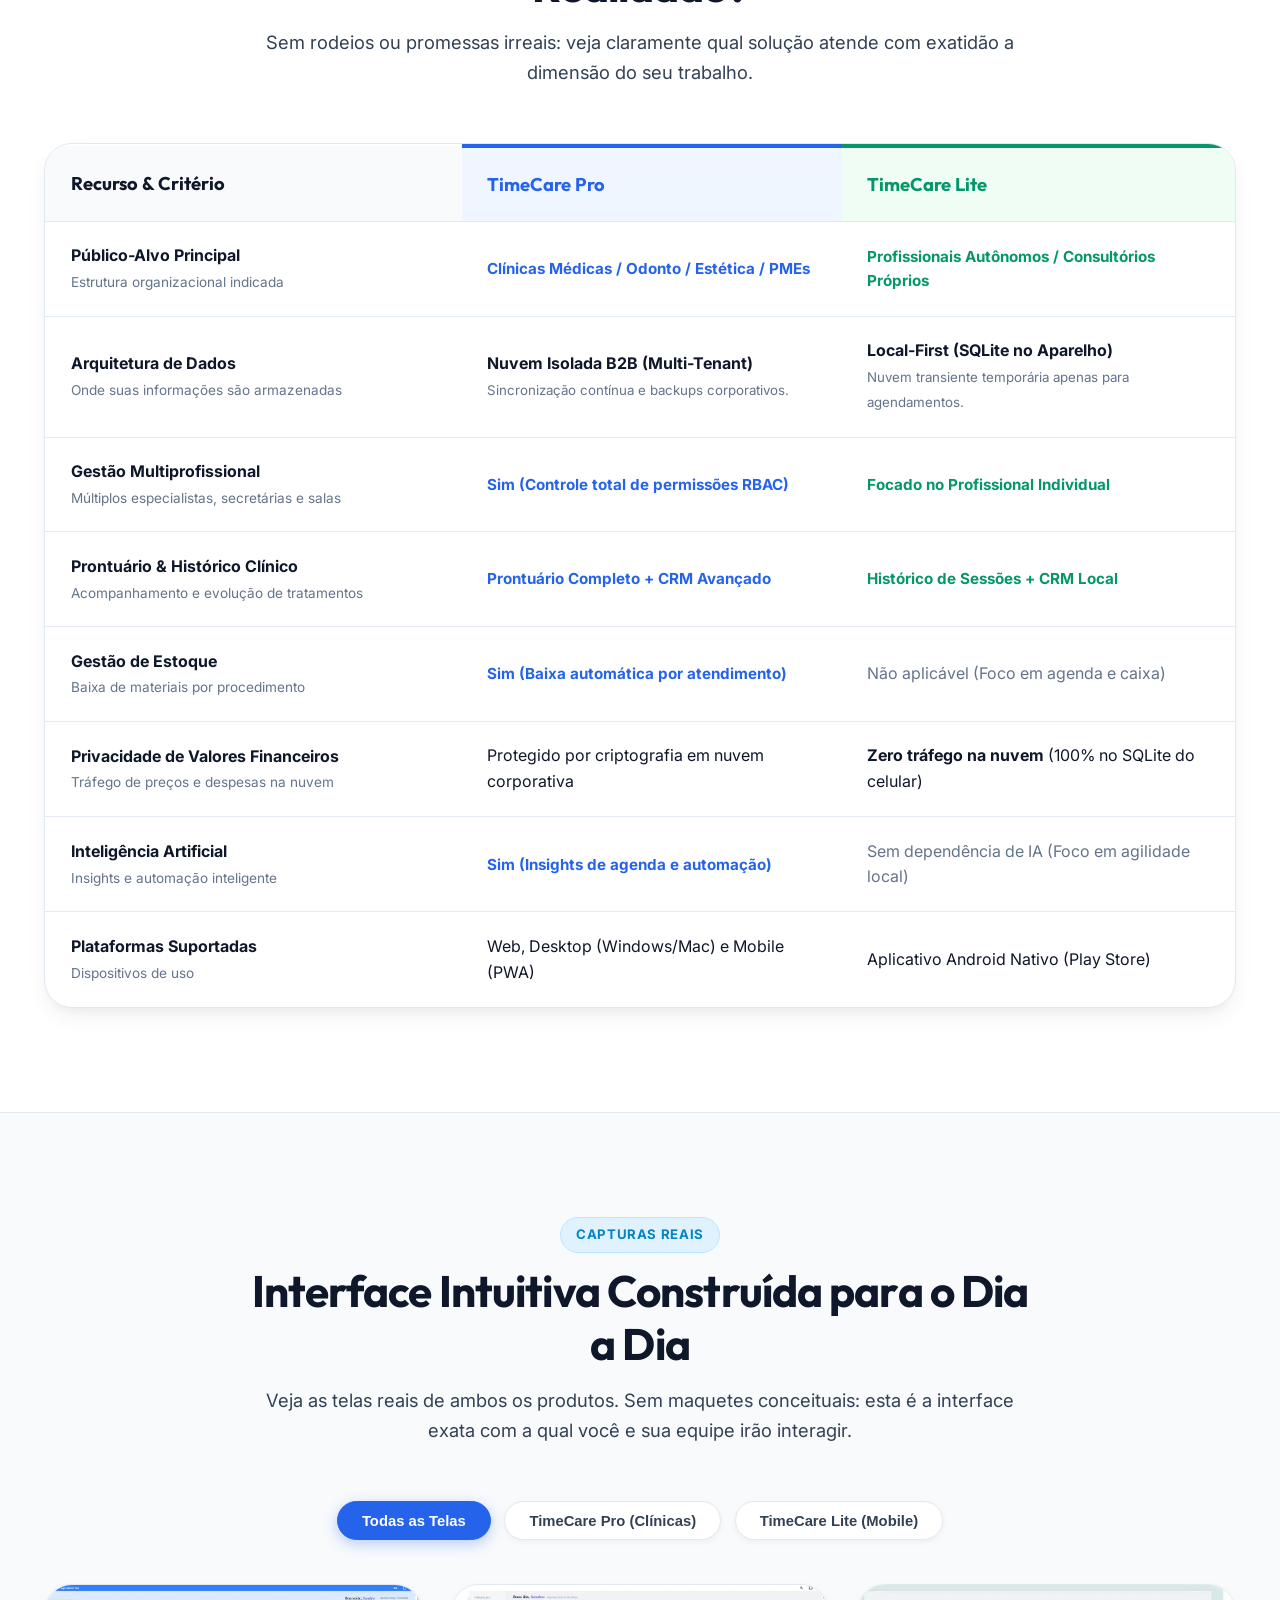
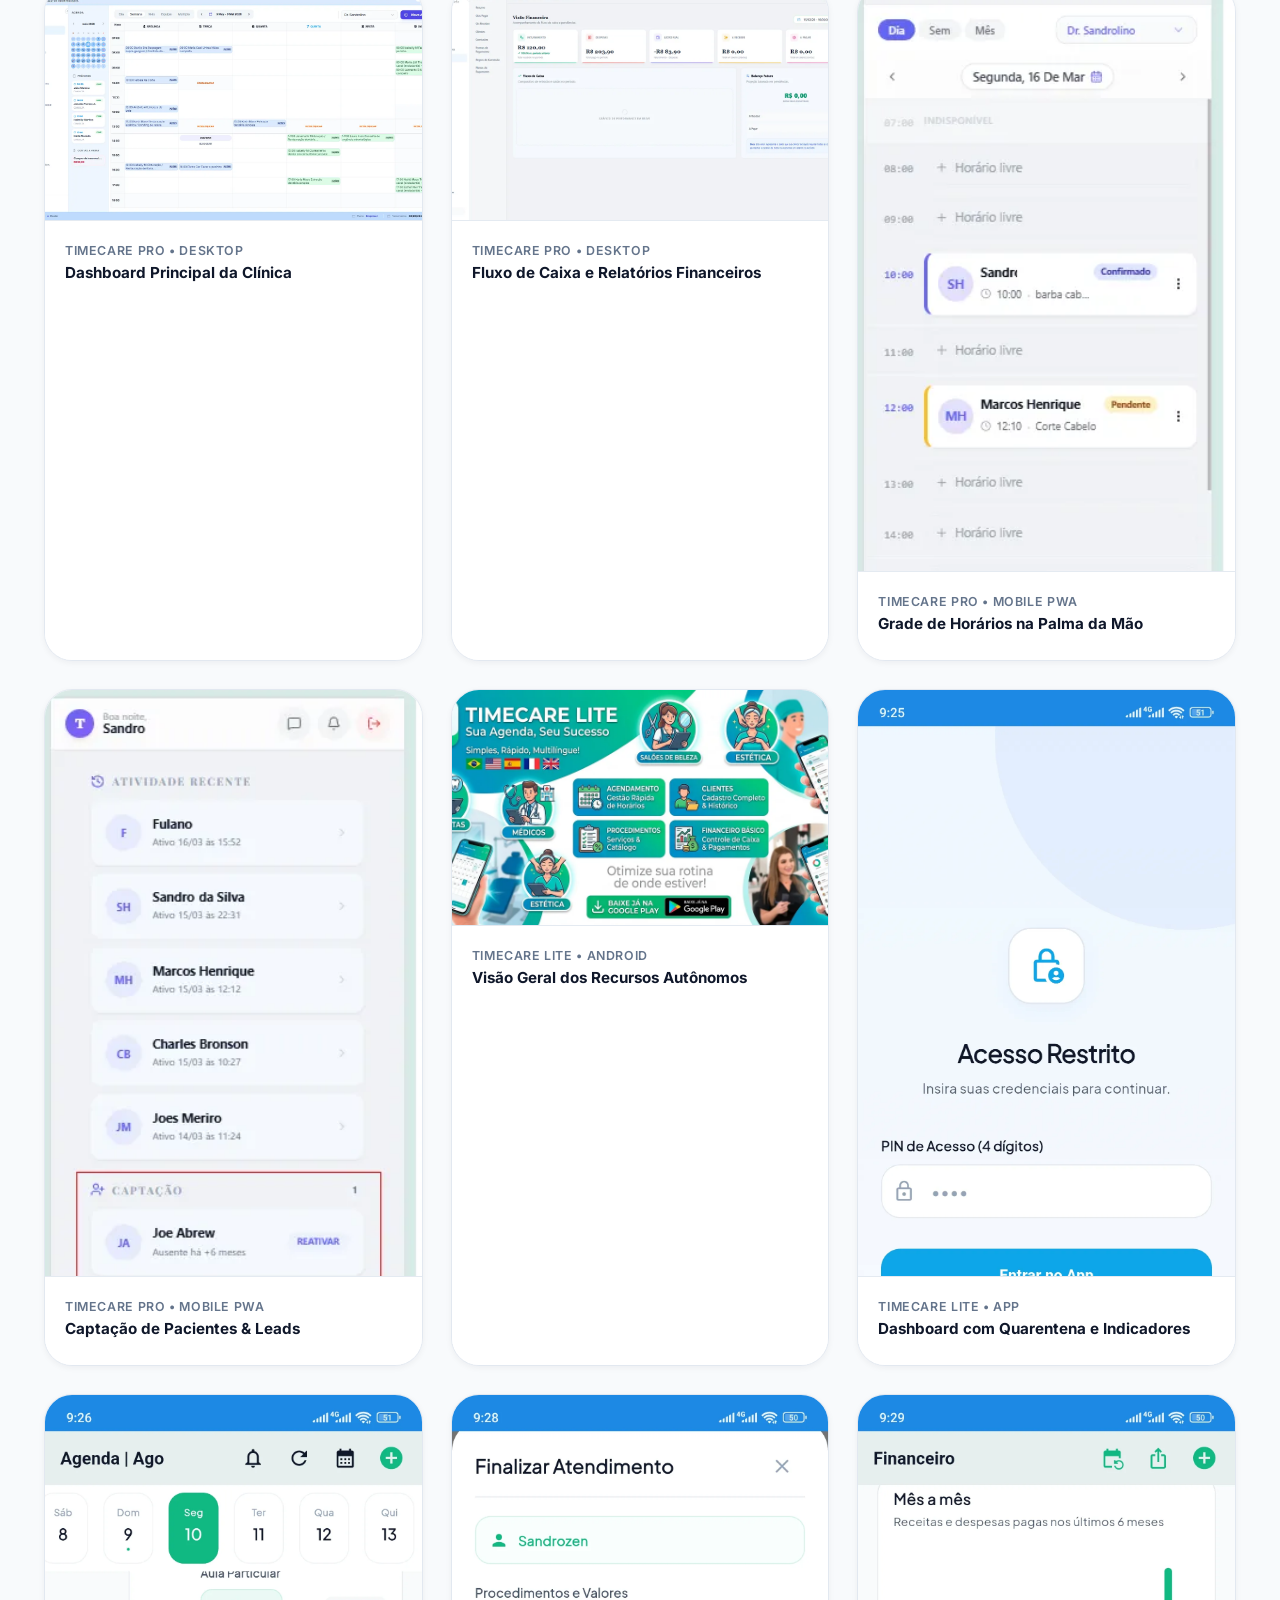
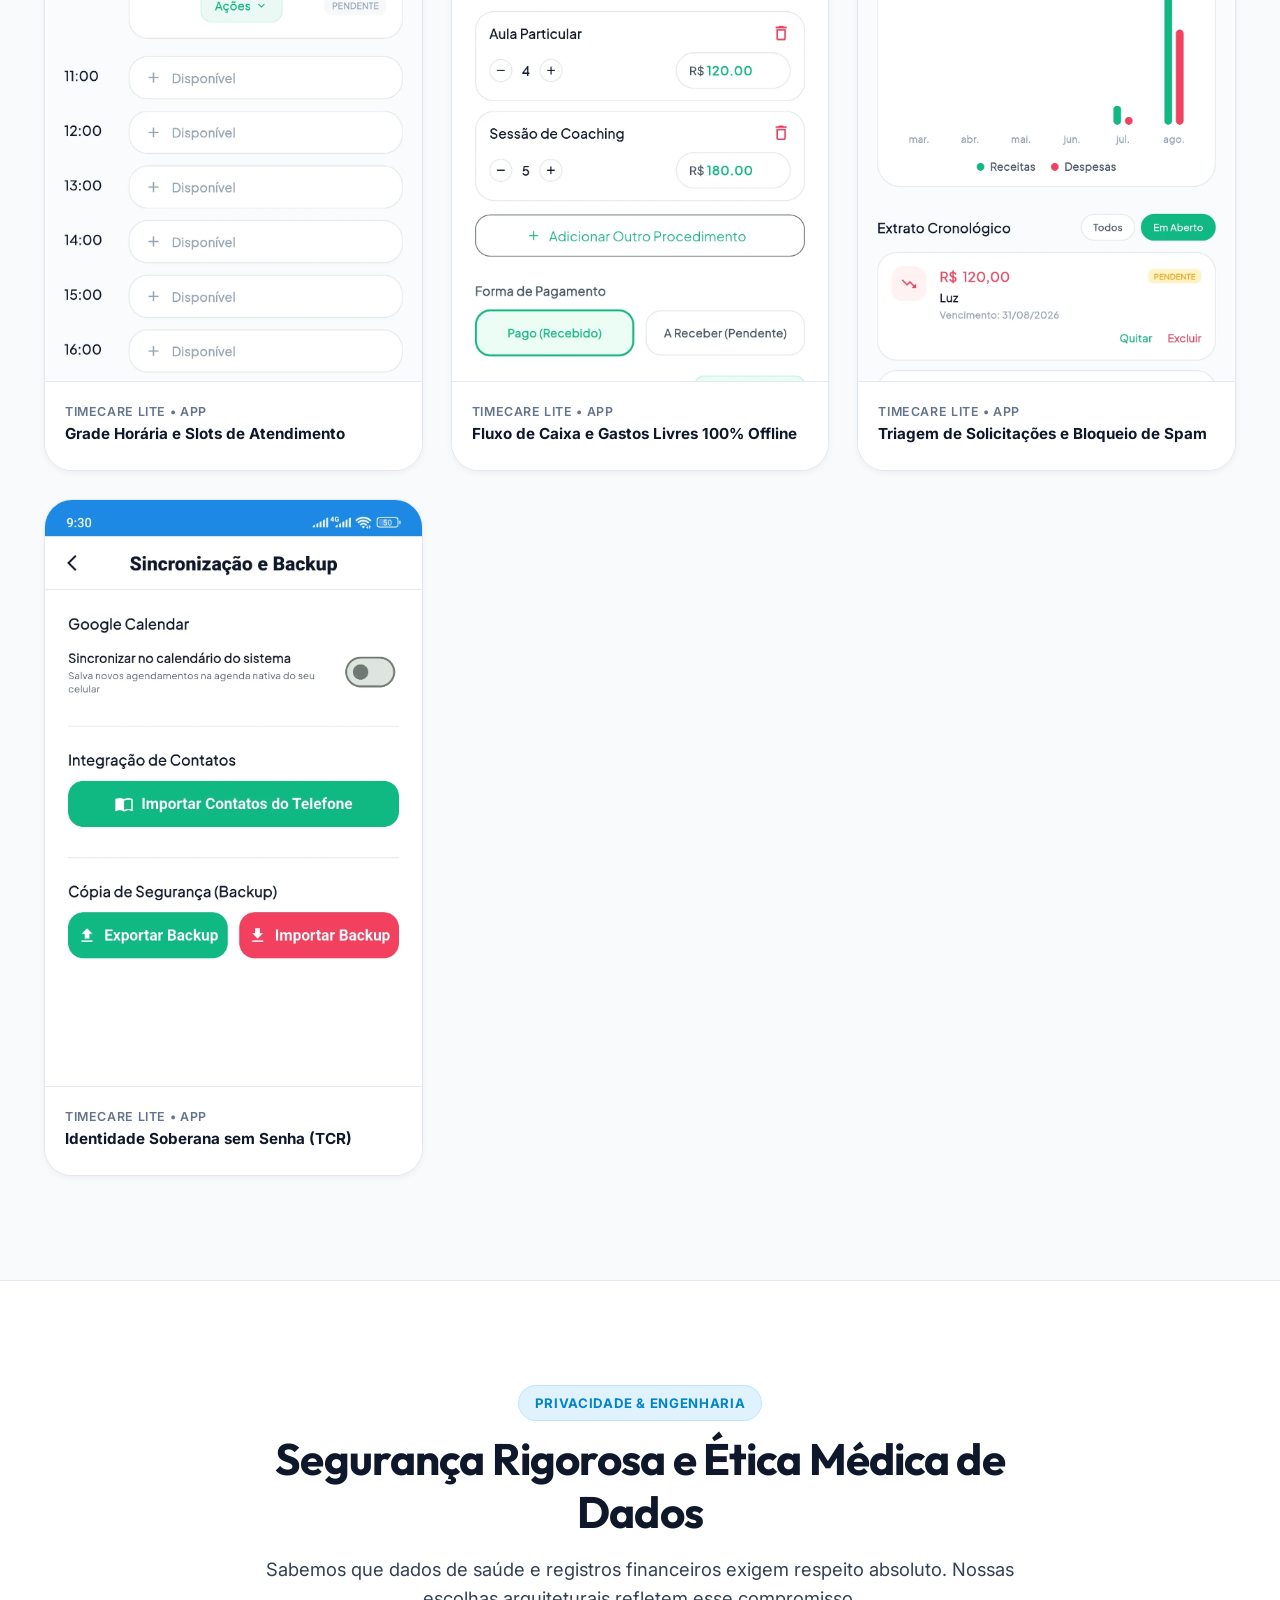
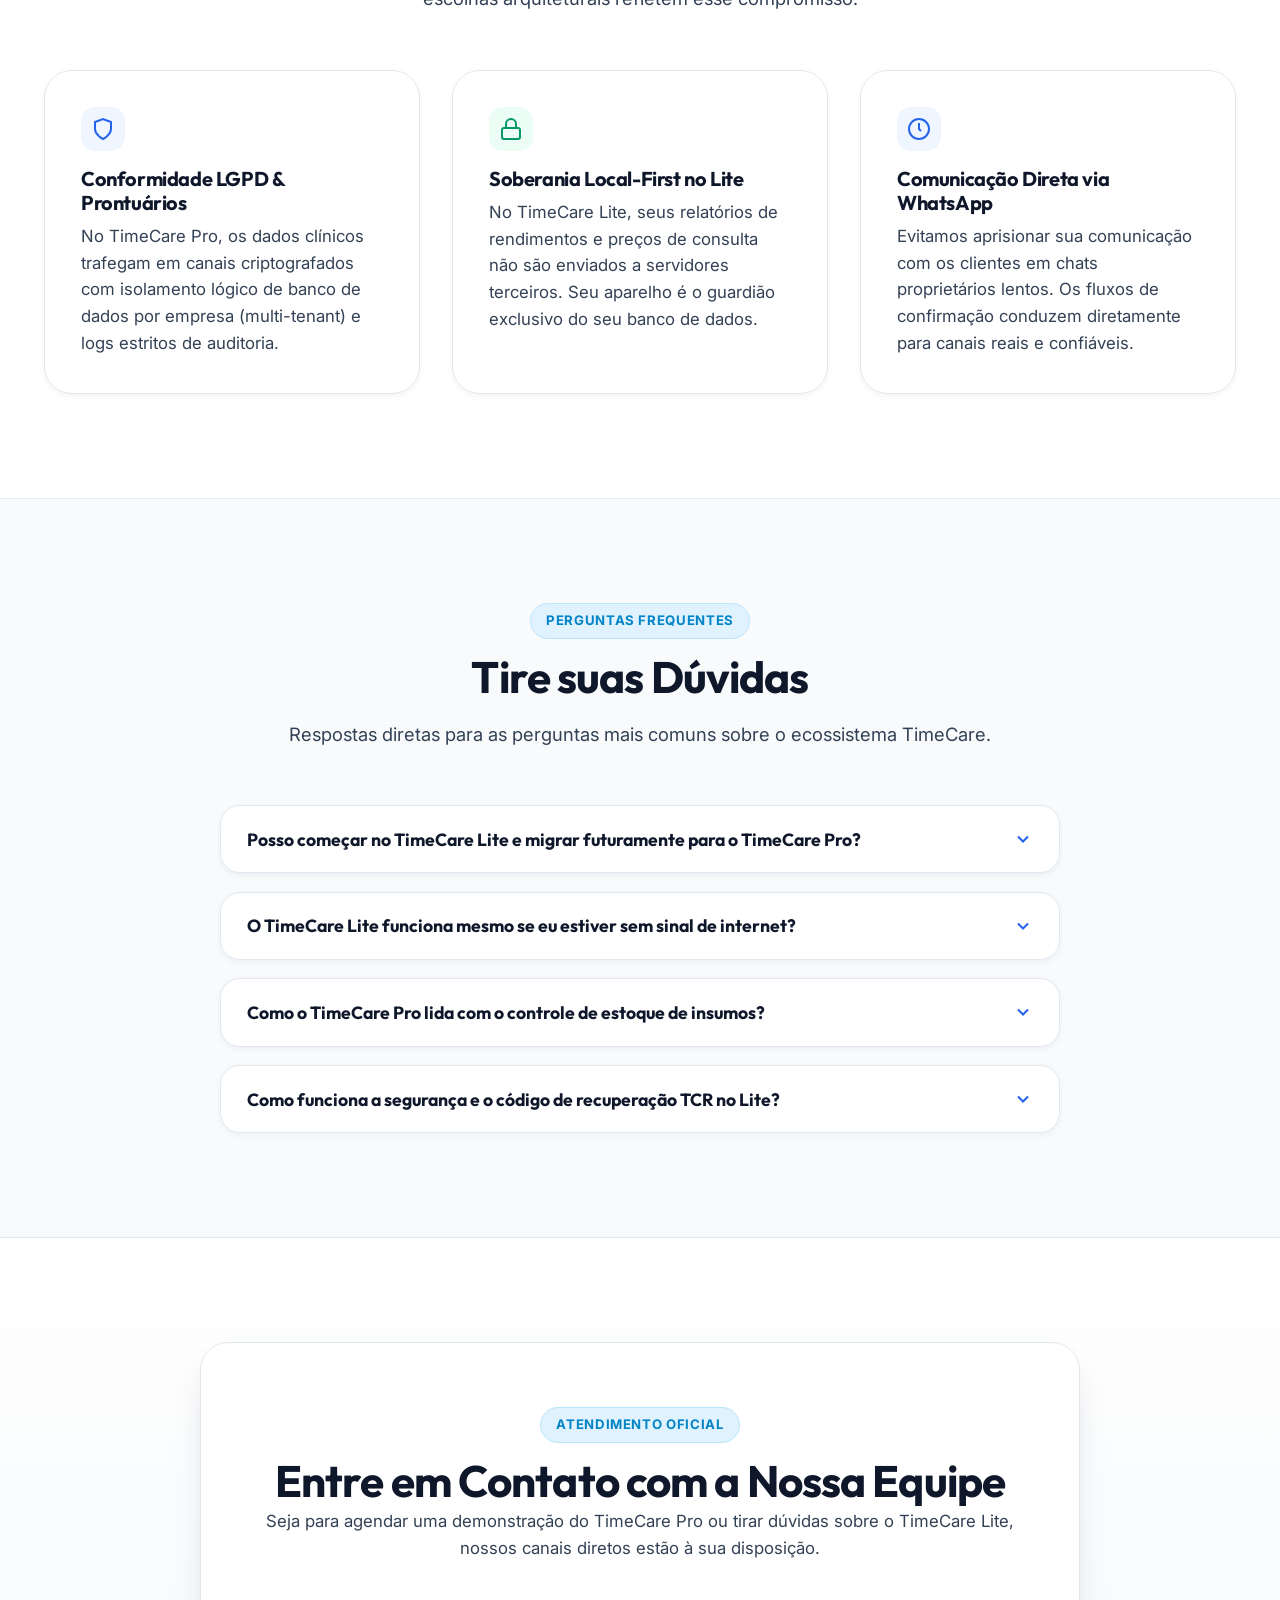
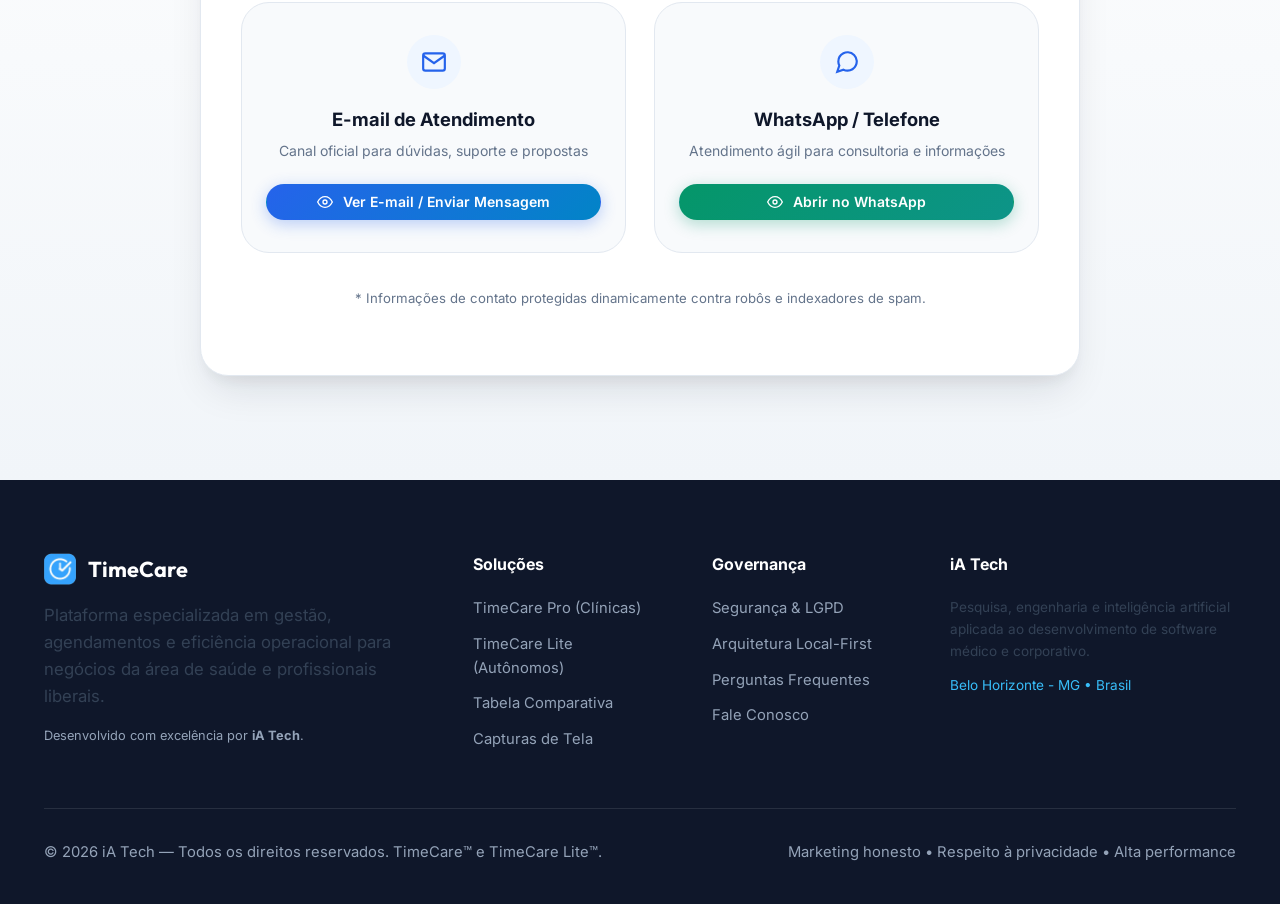
==== commit aa338c9d: "melhorias-capitacao" ====
--- a/index.html
+++ b/index.html
@@ -52,15 +52,17 @@
        TAG DE RASTREAMENTO DO GOOGLE (GOOGLE ANALYTICS / GA4 / GTM)
        Para ativar o rastreamento, descomente o bloco abaixo e insira o seu ID (ex: G-XXXXXXXXXX).
        ========================================================================== -->
-  <!--
-  <script async src="https://www.googletagmanager.com/gtag/js?id=G-XXXXXXXXXX"></script>
+
+  <!-- Google tag (gtag.js) -->
+  <script async src="https://www.googletagmanager.com/gtag/js?id=GT-W6NLGSJX"></script>
   <script>
     window.dataLayer = window.dataLayer || [];
-    function gtag(){dataLayer.push(arguments);}
+    function gtag() { dataLayer.push(arguments); }
     gtag('js', new Date());
-    gtag('config', 'G-XXXXXXXXXX');
+
+    gtag('config', 'GT-W6NLGSJX');
   </script>
-  -->
+
 
   <!-- Dados Estruturados Schema.org (JSON-LD) para SEO Avançado -->
   <script type="application/ld+json">
@@ -112,7 +114,16 @@
   </script>
 </head>
 
-<body>
+<body class="has-campaign-bar">
+
+  <!-- Campaign Top Announcement Bar -->
+  <aside class="campaign-bar" aria-label="Campanha Salões de Beleza">
+    <div class="campaign-bar-text">
+      <span class="campaign-bar-badge">Campanha Ativa</span>
+      <span>Você veio pelo anúncio para <strong>Salões de Beleza & Estética</strong>?</span>
+      <a href="salao.html" class="campaign-bar-link track-salao-click">Clique aqui para ver a página de Salões &rarr;</a>
+    </div>
+  </aside>
 
   <!-- Ambient Glow Effects -->
   <div class="ambient-glow glow-top-left" aria-hidden="true"></div>
@@ -122,16 +133,15 @@
   <!-- Header & Navbar -->
   <header class="navbar" id="navbar">
     <div class="container navbar-container">
-      <a href="#inicio" class="navbar-brand" title="TimeCare - Página Inicial">
+      <a href="index.html" class="navbar-brand" title="TimeCare - Página Inicial">
         <img src="logo/logo.webp" alt="Logotipo TimeCare" class="navbar-logo" width="44" height="44">
         <span>TimeCare</span>
       </a>
 
       <nav aria-label="Navegação Principal">
         <ul class="navbar-nav">
-          <li><a href="#inicio" class="nav-link">Início</a></li>
-          <li><a href="#timecare-pro" class="nav-link">TimeCare Pro</a></li>
-          <li><a href="#timecare-lite" class="nav-link">TimeCare Lite</a></li>
+          <li><a href="salao.html" class="nav-link track-salao-click" style="color: #059669; font-weight: 700;">Salões & Estética</a></li>
+          <li><a href="clinica.html" class="nav-link track-clinica-click" style="color: #2563eb; font-weight: 700;">Clínicas (SaaS)</a></li>
           <li><a href="#comparativo" class="nav-link">Comparativo</a></li>
           <li><a href="#galeria" class="nav-link">Telas</a></li>
           <li><a href="#seguranca" class="nav-link">Segurança & Privacidade</a></li>
@@ -159,130 +169,146 @@
     <section class="hero-section">
       <div class="container">
         <div class="hero-content scroll-reveal">
-          <div class="badge badge-glow">Tecnologia Especializada em Saúde & Bem-estar</div>
+          <div class="badge badge-glow">Plataforma Inteligente de Gestão & Agendamento</div>
           <h1 class="hero-title">
-            A tecnologia certa para a sua escala: <span>Da clínica à prática autônoma</span>
+            A tecnologia certa para a sua escala: <span>Do salão e consultório à clínica</span>
           </h1>
           <p class="hero-description">
-            Marketing transparente e engenharia sólida. Conheça as duas edições do <strong>TimeCare</strong> desenhadas
-            especificamente para atender as reais necessidades do seu modelo de negócio.
+            Marketing transparente e engenharia sólida. Conheça as soluções da plataforma <strong>TimeCare</strong> desenhadas
+            especificamente para atender as reais necessidades do seu modelo de atendimento.
           </p>
 
-          <div class="hero-cta-group">
-            <button type="button" class="btn btn-pro btn-lg btn-open-lead-modal">
-              <svg width="20" height="20" viewBox="0 0 24 24" fill="none" stroke="currentColor" stroke-width="2"
-                stroke-linecap="round" stroke-linejoin="round">
-                <path d="M3 9l9-7 9 7v11a2 2 0 0 1-2 2H5a2 2 0 0 1-2-2z"></path>
-                <polyline points="9 22 9 12 15 12 15 22"></polyline>
-              </svg>
-              Conheça o TimeCare Pro
-            </button>
-            <a href="https://play.google.com/store/apps/details?id=br.com.iatech.timecare_lite&pcampaignid=web_share"
-              target="_blank" rel="noopener noreferrer" class="btn btn-lite btn-lg">
-              <svg width="20" height="20" viewBox="0 0 24 24" fill="currentColor">
-                <path
-                  d="M3.609 1.814L13.792 12 3.61 22.186a1.986 1.986 0 0 1-.61-1.414V3.228c0-.53.21-1.04.609-1.414zM15.206 13.414l2.42 2.42-12.822 7.4c.594.34 1.34.27 1.866-.17l8.536-9.65zm0-2.828l-8.536-9.65A1.99 1.99 0 0 0 4.804.766l12.822 7.4-2.42 2.42zm2.122 1.414l3.52-2.03a1.997 1.997 0 0 0 0-3.46l-3.52-2.03-2.12 2.12 2.12 5.4z" />
-              </svg>
-              Baixar TimeCare Lite Grátis
-            </a>
-          </div>
-
-          <!-- Dual Product Cards Selector -->
-          <div class="hero-products-grid scroll-reveal">
-            <!-- Card TimeCare Pro -->
-            <article class="product-hero-card card-pro">
-              <div class="hero-card-header">
-                <span class="badge badge-pro">Clínicas & PMEs</span>
-                <h2 class="hero-card-title">TimeCare Pro</h2>
-                <div class="hero-card-target">Para Clínicas Médicas, Odontológicas, Estética e Spas</div>
-              </div>
-              <ul class="hero-card-list">
-                <li>
-                  <svg width="18" height="18" viewBox="0 0 24 24" fill="none" stroke="currentColor" stroke-width="2.5">
-                    <polyline points="20 6 9 17 4 12"></polyline>
-                  </svg>
-                  <span><strong>Gestão Multiprofissional:</strong> Agendas unificadas, secretárias e controle de acesso
-                    por função (RBAC).</span>
-                </li>
-                <li>
-                  <svg width="18" height="18" viewBox="0 0 24 24" fill="none" stroke="currentColor" stroke-width="2.5">
-                    <polyline points="20 6 9 17 4 12"></polyline>
-                  </svg>
-                  <span><strong>Prontuário & CRM:</strong> Histórico clínico, evolução de tratamentos e fidelização de
-                    pacientes.</span>
-                </li>
-                <li>
-                  <svg width="18" height="18" viewBox="0 0 24 24" fill="none" stroke="currentColor" stroke-width="2.5">
-                    <polyline points="20 6 9 17 4 12"></polyline>
-                  </svg>
-                  <span><strong>Estoque Integrado:</strong> Baixa automática de insumos e materiais vinculados a cada
-                    procedimento.</span>
-                </li>
-                <li>
-                  <svg width="18" height="18" viewBox="0 0 24 24" fill="none" stroke="currentColor" stroke-width="2.5">
-                    <polyline points="20 6 9 17 4 12"></polyline>
-                  </svg>
-                  <span><strong>Inteligência Artificial:</strong> Insights de ociosidade de agenda e apoio
-                    operacional.</span>
-                </li>
-              </ul>
-              <div class="card-action-wrap">
-                <button type="button" class="btn btn-pro btn-sm btn-open-lead-modal">Inicie Agora &rarr;</button>
-              </div>
-            </article>
-
-            <!-- Card TimeCare Lite -->
-            <article class="product-hero-card card-lite">
-              <div class="hero-card-header">
-                <span class="badge badge-lite">Autônomos & Consultórios</span>
-                <h2 class="hero-card-title">TimeCare Lite</h2>
-                <div class="hero-card-target">Para Médicos, Dentistas e Terapeutas com Consultório Próprio</div>
-              </div>
-              <ul class="hero-card-list">
-                <li>
-                  <svg width="18" height="18" viewBox="0 0 24 24" fill="none" stroke="currentColor" stroke-width="2.5">
-                    <polyline points="20 6 9 17 4 12"></polyline>
-                  </svg>
-                  <span><strong>Arquitetura Local-First:</strong> Banco de dados SQLite no dispositivo. Privacidade
-                    total de dados financeiros.</span>
-                </li>
-                <li>
-                  <svg width="18" height="18" viewBox="0 0 24 24" fill="none" stroke="currentColor" stroke-width="2.5">
-                    <polyline points="20 6 9 17 4 12"></polyline>
-                  </svg>
-                  <span><strong>Nuvem Transiente:</strong> Sincronização transitória de agendamentos sem custos pesados
-                    de infraestrutura.</span>
-                </li>
-                <li>
-                  <svg width="18" height="18" viewBox="0 0 24 24" fill="none" stroke="currentColor" stroke-width="2.5">
-                    <polyline points="20 6 9 17 4 12"></polyline>
-                  </svg>
-                  <span><strong>Triagem em Quarentena:</strong> Solicitações externas não bagunçam sua grade; bloqueio
-                    direto de spammers.</span>
-                </li>
-                <li>
-                  <svg width="18" height="18" viewBox="0 0 24 24" fill="none" stroke="currentColor" stroke-width="2.5">
-                    <polyline points="20 6 9 17 4 12"></polyline>
-                  </svg>
-                  <span><strong>WhatsApp Integrado & Alertas:</strong> Comunicação direta e lembretes 100% offline no
-                    celular.</span>
-                </li>
-              </ul>
-              <div class="card-action-wrap">
-                <a href="https://play.google.com/store/apps/details?id=br.com.iatech.timecare_lite&pcampaignid=web_share"
-                  target="_blank" rel="noopener noreferrer" class="btn btn-lite btn-sm">
-                  <svg width="16" height="16" viewBox="0 0 24 24" fill="currentColor">
-                    <path
-                      d="M3.609 1.814L13.792 12 3.61 22.186a1.986 1.986 0 0 1-.61-1.414V3.228c0-.53.21-1.04.609-1.414zM15.206 13.414l2.42 2.42-12.822 7.4c.594.34 1.34.27 1.866-.17l8.536-9.65zm0-2.828l-8.536-9.65A1.99 1.99 0 0 0 4.804.766l12.822 7.4-2.42 2.42zm2.122 1.414l3.52-2.03a1.997 1.997 0 0 0 0-3.46l-3.52-2.03-2.12 2.12 2.12 5.4z" />
-                  </svg>
-                  Instale É Grátis &rarr;
-                </a>
-              </div>
-            </article>
-          </div>
+          <!-- High-Conversion Segment Selector -->
+          <div class="segment-selector-wrapper scroll-reveal">
+            <div class="segment-selector-header">
+              <span class="badge badge-glow" style="margin-bottom: 0.5rem;">Guia Rápido por Segmento</span>
+              <h3>Qual é o seu tipo de negócio?</h3>
+              <p>Selecione a sua área para acessar os recursos feitos sob medida para a sua rotina:</p>
+            </div>
+
+            <div class="segment-cards-grid">
+              <!-- Card A: Salão de Beleza & Estética (Active Campaign Highlighting) -->
+              <div class="segment-card segment-card-salao">
+                <div>
+                  <div class="segment-card-badge-wrap">
+                    <span class="segment-badge-campaign">
+                      <svg width="14" height="14" viewBox="0 0 24 24" fill="currentColor">
+                        <path d="M12 2l3.09 6.26L22 9.27l-5 4.87 1.18 6.88L12 17.77l-6.18 3.25L7 14.14 2 9.27l6.91-1.01L12 2z"></path>
+                      </svg>
+                      Campanha Ativa &bull; App Grátis
+                    </span>
+                    <span style="font-size: 0.8rem; font-weight: 700; color: #059669;">TimeCare Lite</span>
+                  </div>
+
+                  <div class="segment-card-icon">
+                    <svg width="28" height="28" viewBox="0 0 24 24" fill="none" stroke="currentColor" stroke-width="2" stroke-linecap="round" stroke-linejoin="round">
+                      <circle cx="6" cy="6" r="3"></circle>
+                      <circle cx="6" cy="18" r="3"></circle>
+                      <line x1="20" y1="4" x2="8.12" y2="15.88"></line>
+                      <line x1="14.47" y1="14.48" x2="20" y2="20"></line>
+                      <line x1="8.12" y1="8.12" x2="12" y2="12"></line>
+                    </svg>
+                  </div>
+
+                  <h4>Salão de Beleza, Barbearia ou Estética</h4>
+                  <div class="segment-card-target">Para cabeleireiros, manicures, barbeiros e autônomos de estética</div>
+
+                  <ul class="segment-card-features">
+                    <li>
+                      <svg width="18" height="18" viewBox="0 0 24 24" fill="none" stroke="currentColor" stroke-width="2.5">
+                        <polyline points="20 6 9 17 4 12"></polyline>
+                      </svg>
+                      <span><strong>Agenda visual no celular sem furos:</strong> marque e consulte horários em segundos.</span>
+                    </li>
+                    <li>
+                      <svg width="18" height="18" viewBox="0 0 24 24" fill="none" stroke="currentColor" stroke-width="2.5">
+                        <polyline points="20 6 9 17 4 12"></polyline>
+                      </svg>
+                      <span><strong>Caixa diário na ponta do lápis:</strong> controle entradas (Pix, dinheiro, cartão) e despesas.</span>
+                    </li>
+                    <li>
+                      <svg width="18" height="18" viewBox="0 0 24 24" fill="none" stroke="currentColor" stroke-width="2.5">
+                        <polyline points="20 6 9 17 4 12"></polyline>
+                      </svg>
+                      <span><strong>Lembretes no WhatsApp com 1 toque:</strong> reduza faltas e atrasos de clientes.</span>
+                    </li>
+                    <li>
+                      <svg width="18" height="18" viewBox="0 0 24 24" fill="none" stroke="currentColor" stroke-width="2.5">
+                        <polyline points="20 6 9 17 4 12"></polyline>
+                      </svg>
+                      <span><strong>100% gratuito e funciona offline:</strong> sem mensalidade e sem precisar de internet contínua.</span>
+                    </li>
+                  </ul>
+                </div>
+
+                <div class="segment-card-action">
+                  <a href="salao.html" class="btn btn-segment-salao track-salao-click">
+                    Ver Página de Salões & Baixar Grátis &rarr;
+                  </a>
+                </div>
+              </div>
+
+              <!-- Card B: Clínicas & Prática Médica -->
+              <div class="segment-card segment-card-clinica">
+                <div>
+                  <div class="segment-card-badge-wrap">
+                    <span class="badge badge-pro" style="margin-bottom: 0;">SaaS Corporativo</span>
+                    <span style="font-size: 0.8rem; font-weight: 700; color: #2563eb;">TimeCare Pro</span>
+                  </div>
+
+                  <div class="segment-card-icon">
+                    <svg width="28" height="28" viewBox="0 0 24 24" fill="none" stroke="currentColor" stroke-width="2" stroke-linecap="round" stroke-linejoin="round">
+                      <path d="M22 12h-4l-3 9L9 3l-3 9H2"></path>
+                    </svg>
+                  </div>
+
+                  <h4>Clínicas Médicas & Consultórios de Saúde</h4>
+                  <div class="segment-card-target">Para clínicas odontológicas, centros médicos e equipes de saúde</div>
+
+                  <ul class="segment-card-features">
+                    <li>
+                      <svg width="18" height="18" viewBox="0 0 24 24" fill="none" stroke="currentColor" stroke-width="2.5">
+                        <polyline points="20 6 9 17 4 12"></polyline>
+                      </svg>
+                      <span><strong>Gestão Multiprofissional:</strong> agendas unificadas, secretárias e controle de acesso (RBAC).</span>
+                    </li>
+                    <li>
+                      <svg width="18" height="18" viewBox="0 0 24 24" fill="none" stroke="currentColor" stroke-width="2.5">
+                        <polyline points="20 6 9 17 4 12"></polyline>
+                      </svg>
+                      <span><strong>Prontuário & CRM LGPD:</strong> histórico seguro e evolução clínica em conformidade médica.</span>
+                    </li>
+                    <li>
+                      <svg width="18" height="18" viewBox="0 0 24 24" fill="none" stroke="currentColor" stroke-width="2.5">
+                        <polyline points="20 6 9 17 4 12"></polyline>
+                      </svg>
+                      <span><strong>Estoque Integrado:</strong> baixa automática de materiais por atendimento realizado.</span>
+                    </li>
+                    <li>
+                      <svg width="18" height="18" viewBox="0 0 24 24" fill="none" stroke="currentColor" stroke-width="2.5">
+                        <polyline points="20 6 9 17 4 12"></polyline>
+                      </svg>
+                      <span><strong>Fluxo de Caixa & DRE:</strong> conciliação e relatórios financeiros em tempo real.</span>
+                    </li>
+                  </ul>
+                </div>
+
+                <div class="segment-card-action">
+                  <a href="clinica.html" class="btn btn-segment-clinica track-clinica-click">
+                    Conhecer Soluções para Clínicas &rarr;
+                  </a>
+                </div>
+              </div>
+            </div>
+          </div>
+
+          <p style="margin-top: 2rem; font-size: 0.95rem; color: var(--text-muted);">
+            Ou role para baixo para comparar as edições Pro e Lite em detalhes &darr;
+          </p>
         </div>
       </div>
     </section>
+
 
     <!-- Deep Dive: TimeCare Pro Section -->
     <section class="section product-showcase" id="timecare-pro">
--- a/styles/main.css
+++ b/styles/main.css
@@ -1437,3 +1437,503 @@
     text-align: center;
   }
 }
+
+/* ==========================================================================
+   Campaign Top Bar
+   ========================================================================== */
+.campaign-bar {
+  background: linear-gradient(90deg, #064e3b 0%, #0f766e 40%, #1e3a8a 100%);
+  color: #ffffff;
+  padding: 0.6rem 1rem;
+  font-size: 0.875rem;
+  font-weight: 500;
+  text-align: center;
+  position: relative;
+  z-index: 1001;
+  display: flex;
+  align-items: center;
+  justify-content: center;
+  gap: 0.75rem;
+  box-shadow: 0 2px 8px rgba(0, 0, 0, 0.12);
+}
+
+.campaign-bar-text {
+  display: inline-flex;
+  align-items: center;
+  gap: 0.5rem;
+  flex-wrap: wrap;
+  justify-content: center;
+}
+
+.campaign-bar-badge {
+  background: #fef08a;
+  color: #854d0e;
+  font-size: 0.75rem;
+  font-weight: 800;
+  padding: 0.15rem 0.6rem;
+  border-radius: var(--radius-full);
+  text-transform: uppercase;
+  letter-spacing: 0.04em;
+}
+
+.campaign-bar-link {
+  color: #ffffff;
+  text-decoration: underline;
+  font-weight: 700;
+  transition: opacity var(--transition-fast);
+}
+
+.campaign-bar-link:hover {
+  opacity: 0.9;
+  text-decoration: none;
+}
+
+/* Adjust navbar when campaign bar is present */
+body.has-campaign-bar .navbar {
+  top: 38px;
+}
+
+@media (max-width: 768px) {
+  .campaign-bar {
+    font-size: 0.8rem;
+    padding: 0.5rem 0.75rem;
+  }
+  body.has-campaign-bar .navbar {
+    top: 50px;
+  }
+}
+
+/* ==========================================================================
+   Hero Segment Selector Component
+   ========================================================================== */
+.segment-selector-wrapper {
+  background: #ffffff;
+  border: 1px solid #e2e8f0;
+  border-radius: var(--radius-xl);
+  padding: 2.25rem;
+  box-shadow: 0 20px 45px -10px rgba(15, 23, 42, 0.08), 0 8px 16px -6px rgba(15, 23, 42, 0.04);
+  margin-top: 2.5rem;
+  text-align: left;
+  position: relative;
+}
+
+.segment-selector-header {
+  text-align: center;
+  margin-bottom: 2rem;
+}
+
+.segment-selector-header h3 {
+  font-size: clamp(1.4rem, 2.5vw, 1.85rem);
+  color: var(--text-primary);
+  margin-bottom: 0.5rem;
+}
+
+.segment-selector-header p {
+  color: var(--text-muted);
+  font-size: 1rem;
+}
+
+.segment-cards-grid {
+  display: grid;
+  grid-template-columns: repeat(auto-fit, minmax(310px, 1fr));
+  gap: 1.5rem;
+}
+
+.segment-card {
+  border-radius: var(--radius-lg);
+  padding: 2rem;
+  transition: all var(--transition-normal);
+  display: flex;
+  flex-direction: column;
+  justify-content: space-between;
+  position: relative;
+  text-decoration: none;
+  color: inherit;
+  border: 2px solid transparent;
+}
+
+/* Segment Card A: Salão de Beleza & Estética (Active Campaign Highlighting) */
+.segment-card-salao {
+  background: linear-gradient(180deg, #f0fdf4 0%, #ffffff 100%);
+  border-color: #a7f3d0;
+  box-shadow: 0 8px 25px rgba(5, 150, 105, 0.08);
+}
+
+.segment-card-salao:hover {
+  transform: translateY(-6px);
+  border-color: #059669;
+  box-shadow: 0 16px 35px rgba(5, 150, 105, 0.16);
+}
+
+/* Segment Card B: Clínicas & Prática Médica */
+.segment-card-clinica {
+  background: linear-gradient(180deg, #f8fafc 0%, #ffffff 100%);
+  border-color: #cbd5e1;
+  box-shadow: 0 8px 25px rgba(37, 99, 235, 0.05);
+}
+
+.segment-card-clinica:hover {
+  transform: translateY(-6px);
+  border-color: #2563eb;
+  box-shadow: 0 16px 35px rgba(37, 99, 235, 0.14);
+}
+
+.segment-card-badge-wrap {
+  display: flex;
+  align-items: center;
+  justify-content: space-between;
+  margin-bottom: 1rem;
+}
+
+.segment-badge-campaign {
+  background: #dcfce7;
+  color: #15803d;
+  border: 1px solid #86efac;
+  font-size: 0.75rem;
+  font-weight: 800;
+  padding: 0.25rem 0.65rem;
+  border-radius: var(--radius-full);
+  text-transform: uppercase;
+  letter-spacing: 0.04em;
+  display: inline-flex;
+  align-items: center;
+  gap: 0.35rem;
+}
+
+.segment-card-icon {
+  width: 52px;
+  height: 52px;
+  border-radius: 14px;
+  display: flex;
+  align-items: center;
+  justify-content: center;
+  margin-bottom: 1.25rem;
+}
+
+.segment-card-salao .segment-card-icon {
+  background: #ecfdf5;
+  color: #059669;
+}
+
+.segment-card-clinica .segment-card-icon {
+  background: #eff6ff;
+  color: #2563eb;
+}
+
+.segment-card h4 {
+  font-size: 1.35rem;
+  margin-bottom: 0.5rem;
+  color: var(--text-primary);
+}
+
+.segment-card-target {
+  font-size: 0.9rem;
+  font-weight: 600;
+  margin-bottom: 1rem;
+}
+
+.segment-card-salao .segment-card-target {
+  color: #047857;
+}
+
+.segment-card-clinica .segment-card-target {
+  color: #1d4ed8;
+}
+
+.segment-card-features {
+  list-style: none;
+  margin-bottom: 1.75rem;
+  display: flex;
+  flex-direction: column;
+  gap: 0.65rem;
+}
+
+.segment-card-features li {
+  font-size: 0.925rem;
+  color: var(--text-secondary);
+  display: flex;
+  align-items: flex-start;
+  gap: 0.5rem;
+  line-height: 1.45;
+}
+
+.segment-card-features li svg {
+  flex-shrink: 0;
+  margin-top: 0.15rem;
+}
+
+.segment-card-salao .segment-card-features li svg {
+  color: #059669;
+}
+
+.segment-card-clinica .segment-card-features li svg {
+  color: #2563eb;
+}
+
+.segment-card-action {
+  margin-top: auto;
+}
+
+.btn-segment-salao {
+  width: 100%;
+  background: linear-gradient(135deg, #059669 0%, #047857 100%);
+  color: #ffffff;
+  font-weight: 700;
+  box-shadow: 0 4px 15px rgba(5, 150, 105, 0.25);
+  border-radius: var(--radius-md);
+  padding: 0.9rem 1.2rem;
+  font-size: 1rem;
+}
+
+.btn-segment-salao:hover {
+  background: linear-gradient(135deg, #047857 0%, #065f46 100%);
+  transform: translateY(-2px);
+  box-shadow: 0 6px 20px rgba(5, 150, 105, 0.35);
+}
+
+.btn-segment-clinica {
+  width: 100%;
+  background: linear-gradient(135deg, #2563eb 0%, #1d4ed8 100%);
+  color: #ffffff;
+  font-weight: 700;
+  box-shadow: 0 4px 15px rgba(37, 99, 235, 0.25);
+  border-radius: var(--radius-md);
+  padding: 0.9rem 1.2rem;
+  font-size: 1rem;
+}
+
+.btn-segment-clinica:hover {
+  background: linear-gradient(135deg, #1d4ed8 0%, #1e40af 100%);
+  transform: translateY(-2px);
+  box-shadow: 0 6px 20px rgba(37, 99, 235, 0.35);
+}
+
+/* ==========================================================================
+   Salon Landing Page Specific Styles (salao.html)
+   ========================================================================== */
+.salao-hero {
+  padding: 8.5rem 0 4.5rem 0;
+  background: linear-gradient(180deg, #ecfdf5 0%, #f0fdf4 40%, var(--bg-primary) 100%);
+  text-align: center;
+  position: relative;
+}
+
+.salao-hero-title {
+  font-size: clamp(2.2rem, 4.5vw, 3.75rem);
+  margin-bottom: 1.35rem;
+  line-height: 1.18;
+}
+
+.salao-hero-title span {
+  background: linear-gradient(135deg, #059669 0%, #0d9488 50%, #0284c7 100%);
+  -webkit-background-clip: text;
+  -webkit-text-fill-color: transparent;
+}
+
+.playstore-button-wrap {
+  display: inline-flex;
+  flex-direction: column;
+  align-items: center;
+  gap: 0.75rem;
+  margin: 1.5rem 0 2rem 0;
+}
+
+.btn-playstore-large {
+  display: inline-flex;
+  align-items: center;
+  gap: 1rem;
+  background: #000000;
+  color: #ffffff;
+  padding: 0.85rem 1.85rem;
+  border-radius: var(--radius-md);
+  font-family: var(--font-sans);
+  text-decoration: none;
+  box-shadow: 0 8px 24px rgba(0, 0, 0, 0.2);
+  transition: all var(--transition-fast);
+  border: 1px solid rgba(255, 255, 255, 0.15);
+}
+
+.btn-playstore-large:hover {
+  background: #18181b;
+  transform: translateY(-3px);
+  box-shadow: 0 12px 28px rgba(0, 0, 0, 0.28);
+}
+
+.btn-playstore-text {
+  text-align: left;
+  line-height: 1.2;
+}
+
+.btn-playstore-text small {
+  display: block;
+  font-size: 0.75rem;
+  text-transform: uppercase;
+  letter-spacing: 0.05em;
+  color: #a1a1aa;
+}
+
+.btn-playstore-text strong {
+  font-size: 1.2rem;
+  font-weight: 700;
+  color: #ffffff;
+}
+
+.playstore-subtext {
+  font-size: 0.875rem;
+  color: var(--text-muted);
+  display: flex;
+  align-items: center;
+  gap: 0.4rem;
+}
+
+.salao-pill-tag {
+  display: inline-flex;
+  align-items: center;
+  gap: 0.4rem;
+  background: #dcfce7;
+  color: #166534;
+  border: 1px solid #86efac;
+  font-weight: 700;
+  font-size: 0.85rem;
+  padding: 0.35rem 0.85rem;
+  border-radius: var(--radius-full);
+  margin-bottom: 1.25rem;
+}
+
+/* Salon Benefits 4-grid */
+.salon-benefits-grid {
+  display: grid;
+  grid-template-columns: repeat(auto-fit, minmax(260px, 1fr));
+  gap: 1.5rem;
+  margin-top: 3rem;
+}
+
+.salon-benefit-card {
+  background: #ffffff;
+  border: 1px solid var(--border-card);
+  border-radius: var(--radius-lg);
+  padding: 2rem;
+  box-shadow: var(--shadow-sm);
+  transition: all var(--transition-normal);
+  text-align: left;
+}
+
+.salon-benefit-card:hover {
+  transform: translateY(-5px);
+  box-shadow: var(--shadow-md);
+  border-color: #a7f3d0;
+}
+
+.salon-benefit-icon {
+  width: 48px;
+  height: 48px;
+  border-radius: 12px;
+  background: #ecfdf5;
+  color: #059669;
+  display: flex;
+  align-items: center;
+  justify-content: center;
+  margin-bottom: 1.25rem;
+}
+
+.salon-benefit-card h4 {
+  font-size: 1.2rem;
+  margin-bottom: 0.5rem;
+  color: var(--text-primary);
+}
+
+.salon-benefit-card p {
+  font-size: 0.95rem;
+  color: var(--text-secondary);
+  line-height: 1.55;
+}
+
+/* Salon Highlight Box */
+.salon-highlight-box {
+  background: linear-gradient(135deg, #064e3b 0%, #065f46 50%, #0f766e 100%);
+  color: #ffffff;
+  border-radius: var(--radius-xl);
+  padding: 3.5rem 2.5rem;
+  text-align: center;
+  margin: 4.5rem 0;
+  box-shadow: var(--shadow-lg);
+  position: relative;
+  overflow: hidden;
+}
+
+.salon-highlight-box h3 {
+  color: #ffffff;
+  font-size: clamp(1.6rem, 3vw, 2.3rem);
+  margin-bottom: 1rem;
+}
+
+.salon-highlight-box p {
+  color: #d1fae5;
+  font-size: 1.1rem;
+  max-width: 720px;
+  margin: 0 auto 2rem auto;
+}
+
+/* Sticky Mobile CTA Bar */
+.sticky-mobile-cta {
+  display: none;
+  position: fixed;
+  bottom: 0;
+  left: 0;
+  right: 0;
+  background: rgba(255, 255, 255, 0.96);
+  backdrop-filter: blur(16px);
+  -webkit-backdrop-filter: blur(16px);
+  border-top: 1px solid #e2e8f0;
+  padding: 0.75rem 1rem;
+  z-index: 999;
+  box-shadow: 0 -4px 16px rgba(0, 0, 0, 0.08);
+  align-items: center;
+  justify-content: space-between;
+  gap: 0.75rem;
+  transform: translateY(120%);
+  transition: transform 0.3s cubic-bezier(0.16, 1, 0.3, 1);
+}
+
+.sticky-mobile-cta.visible {
+  transform: translateY(0);
+}
+
+.sticky-mobile-info {
+  display: flex;
+  flex-direction: column;
+}
+
+.sticky-mobile-title {
+  font-size: 0.9rem;
+  font-weight: 700;
+  color: var(--text-primary);
+}
+
+.sticky-mobile-sub {
+  font-size: 0.75rem;
+  color: #059669;
+  font-weight: 600;
+}
+
+.sticky-mobile-btn {
+  background: #059669;
+  color: #ffffff;
+  font-weight: 700;
+  font-size: 0.875rem;
+  padding: 0.6rem 1.15rem;
+  border-radius: var(--radius-full);
+  display: inline-flex;
+  align-items: center;
+  gap: 0.4rem;
+  white-space: nowrap;
+}
+
+@media (max-width: 768px) {
+  .sticky-mobile-cta {
+    display: flex;
+  }
+  .segment-selector-wrapper {
+    padding: 1.5rem;
+  }
+}
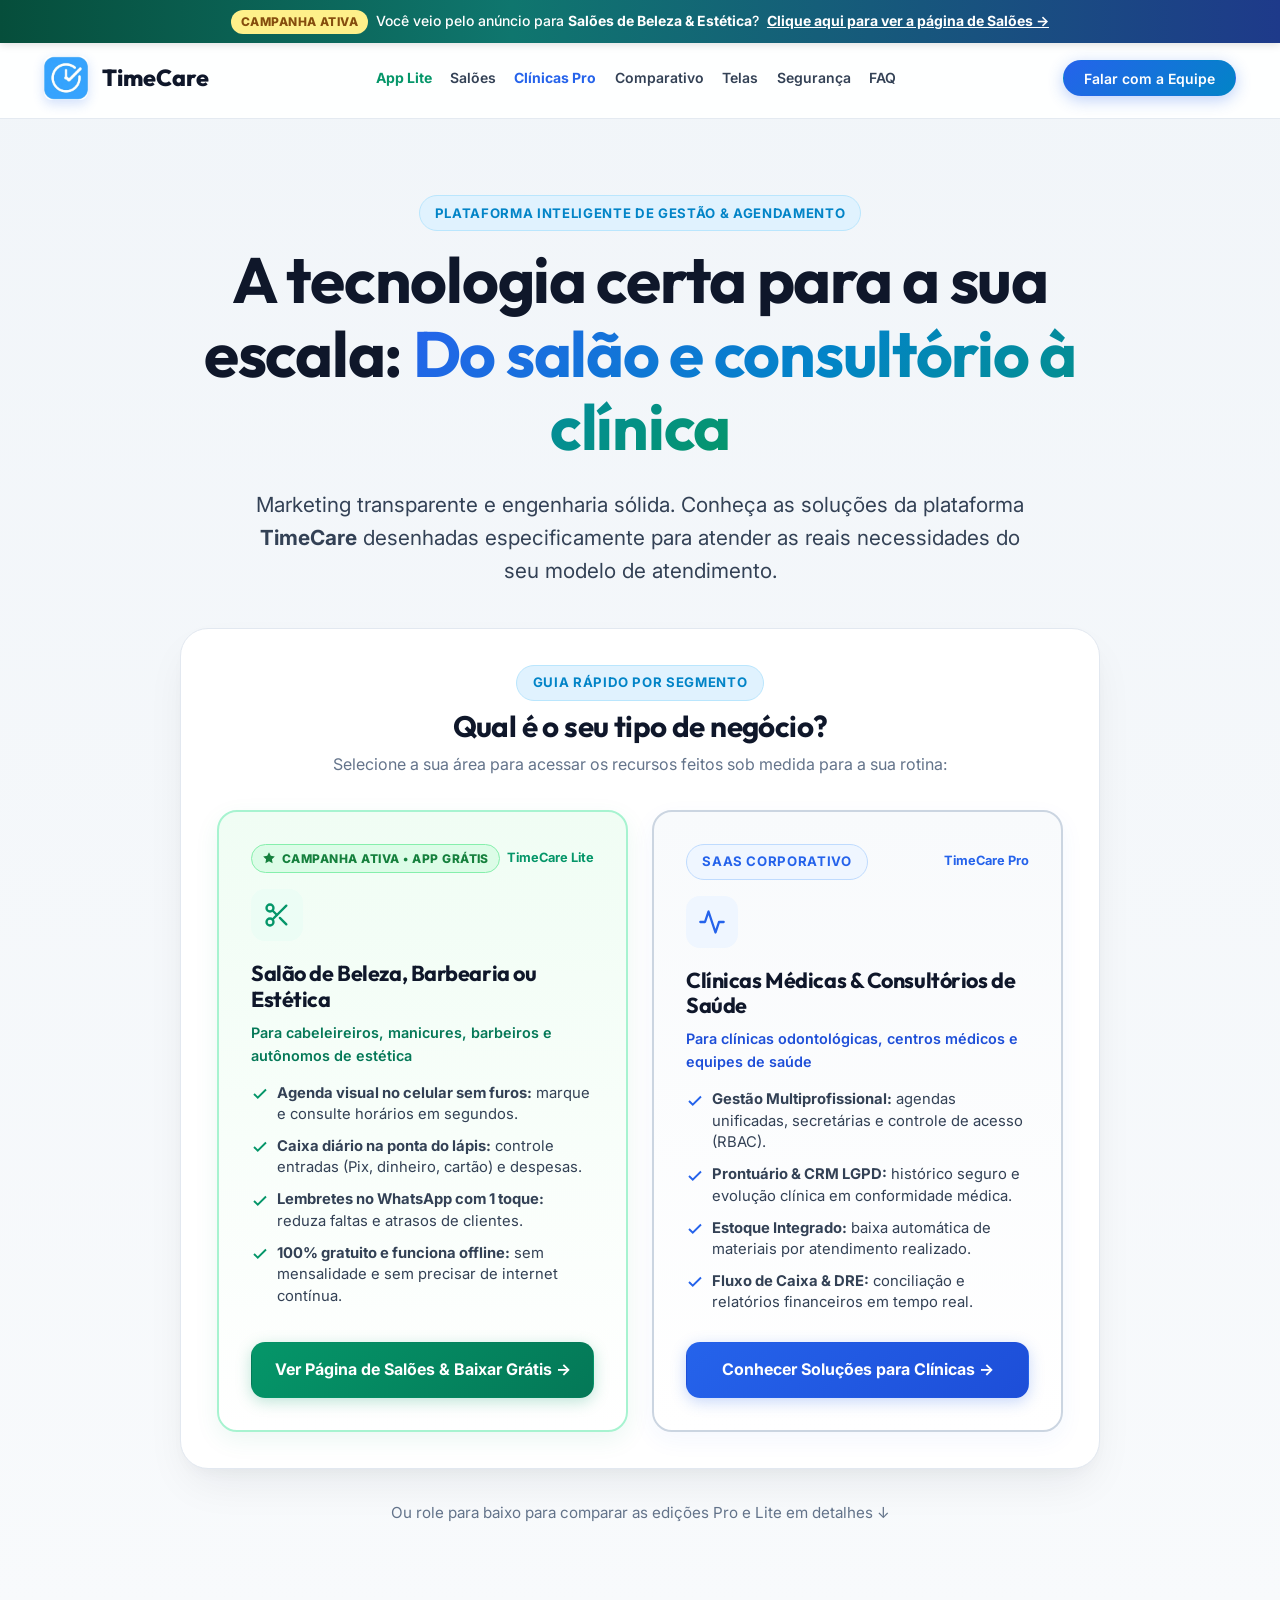
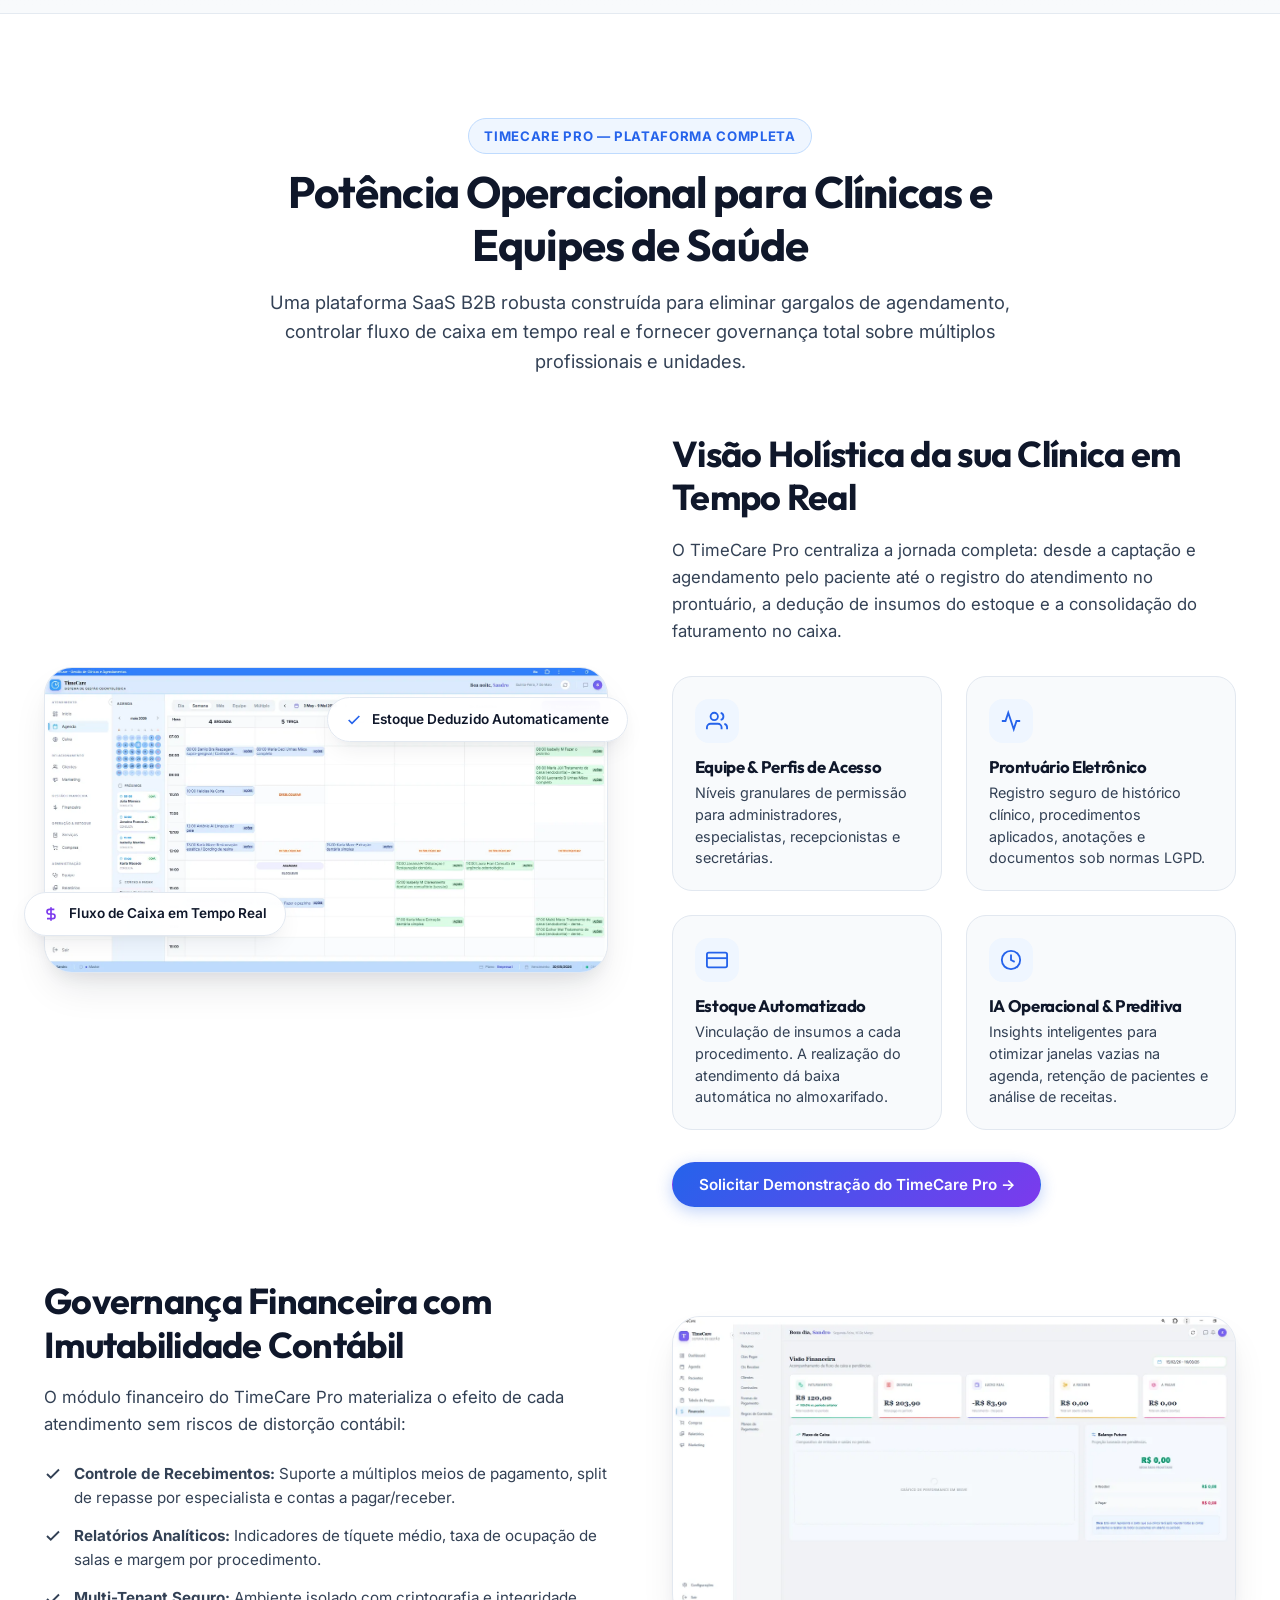
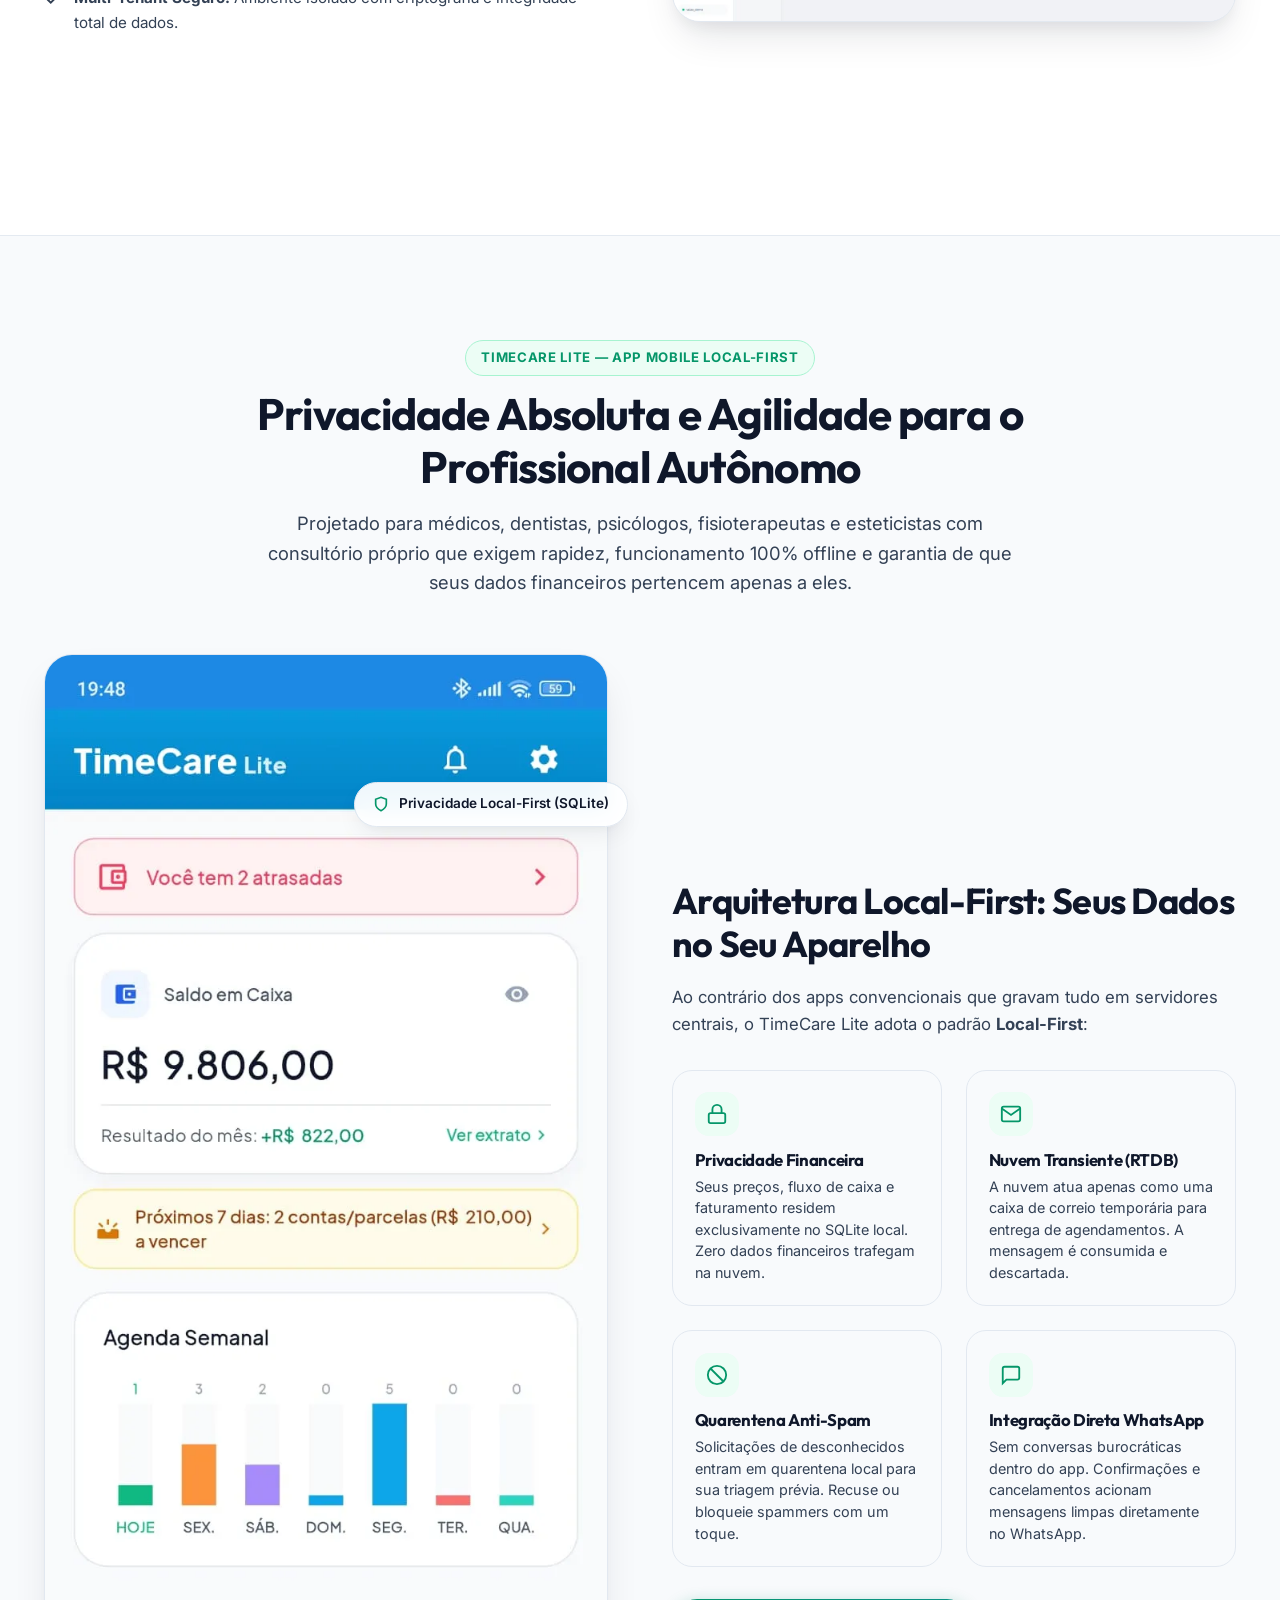
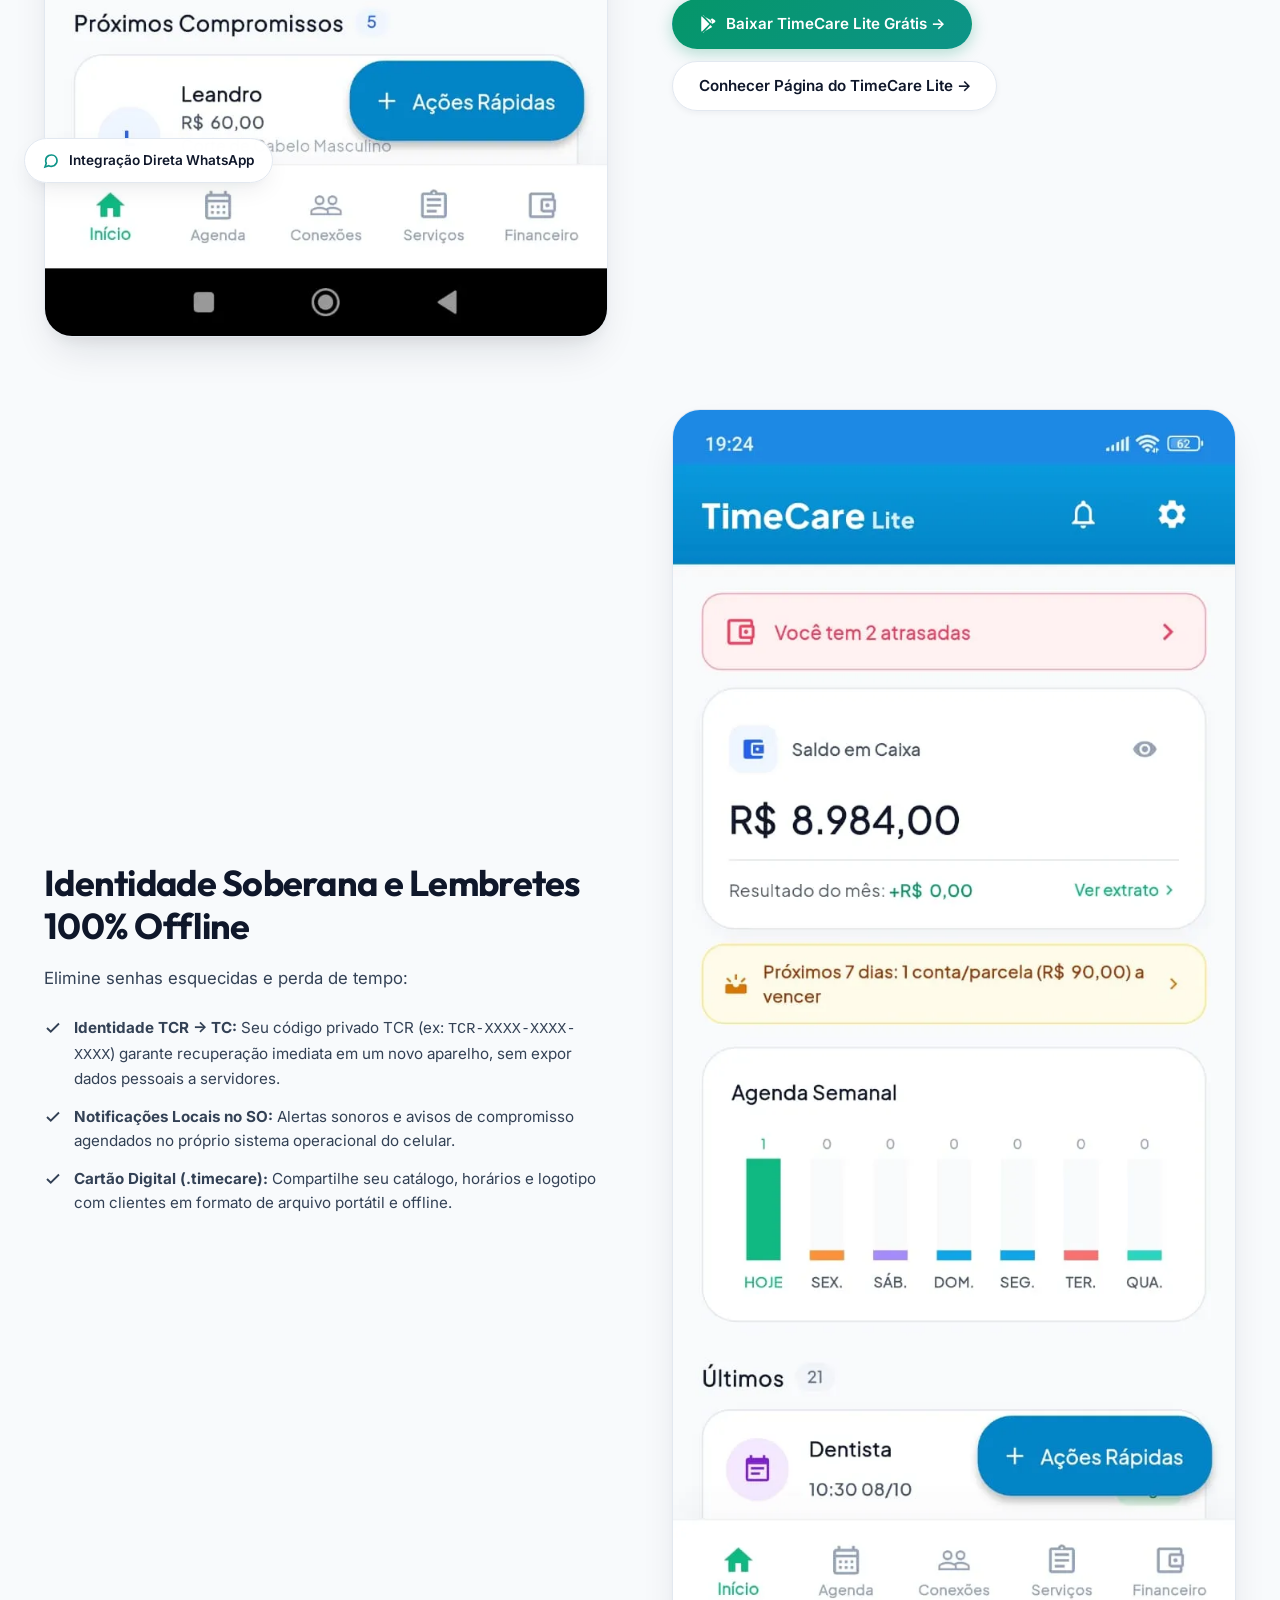
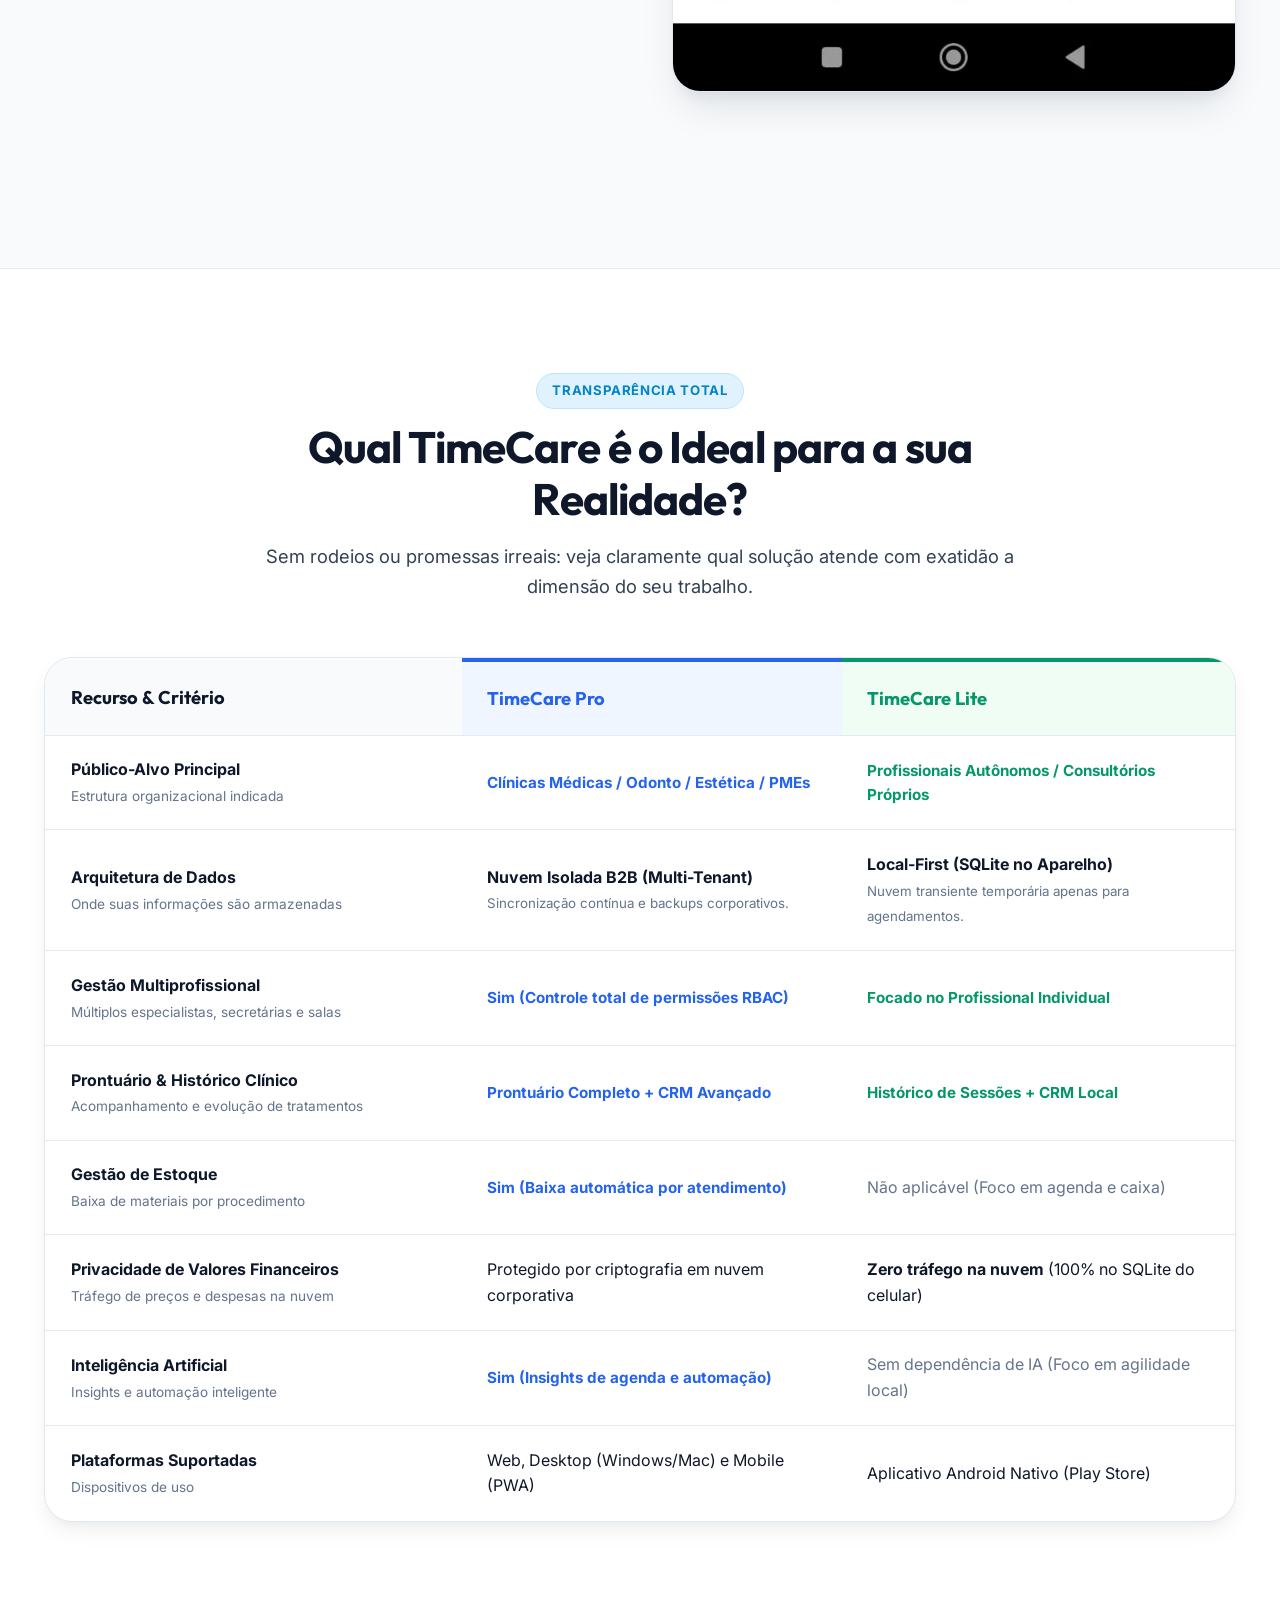
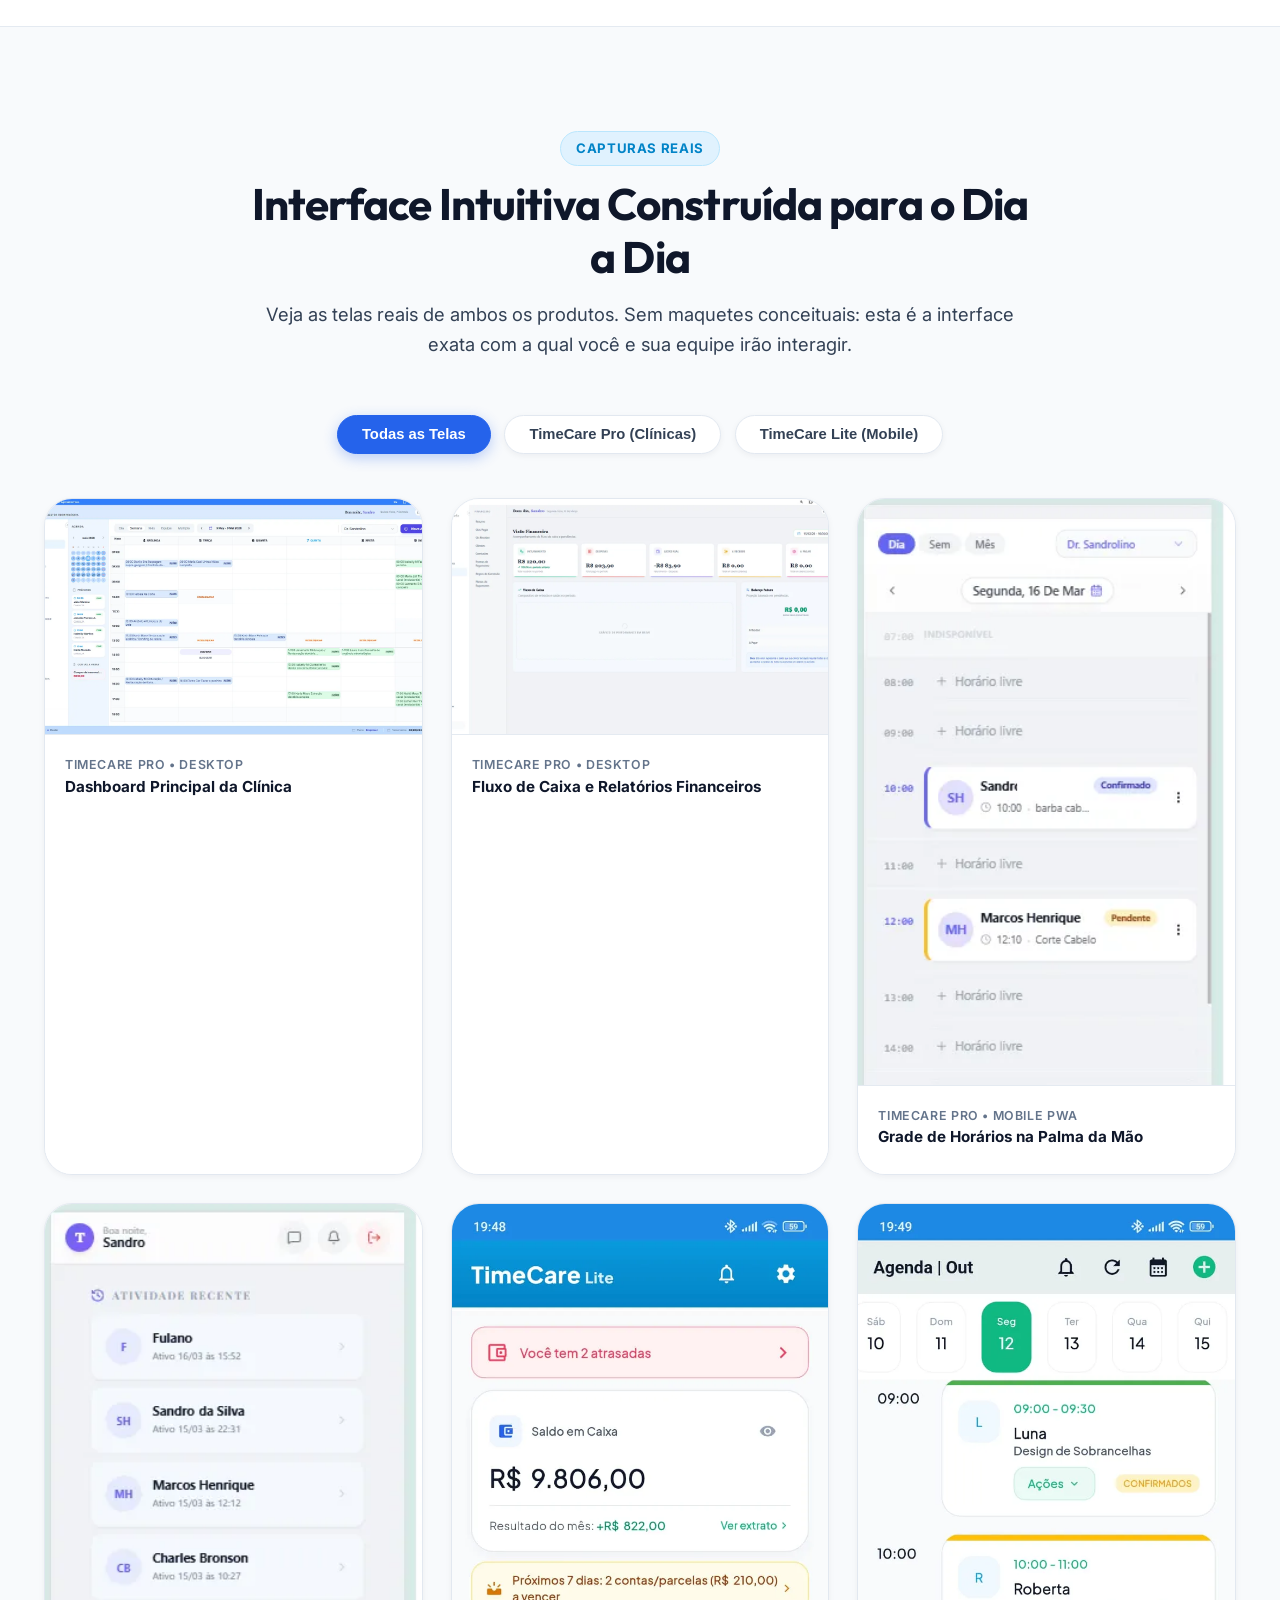
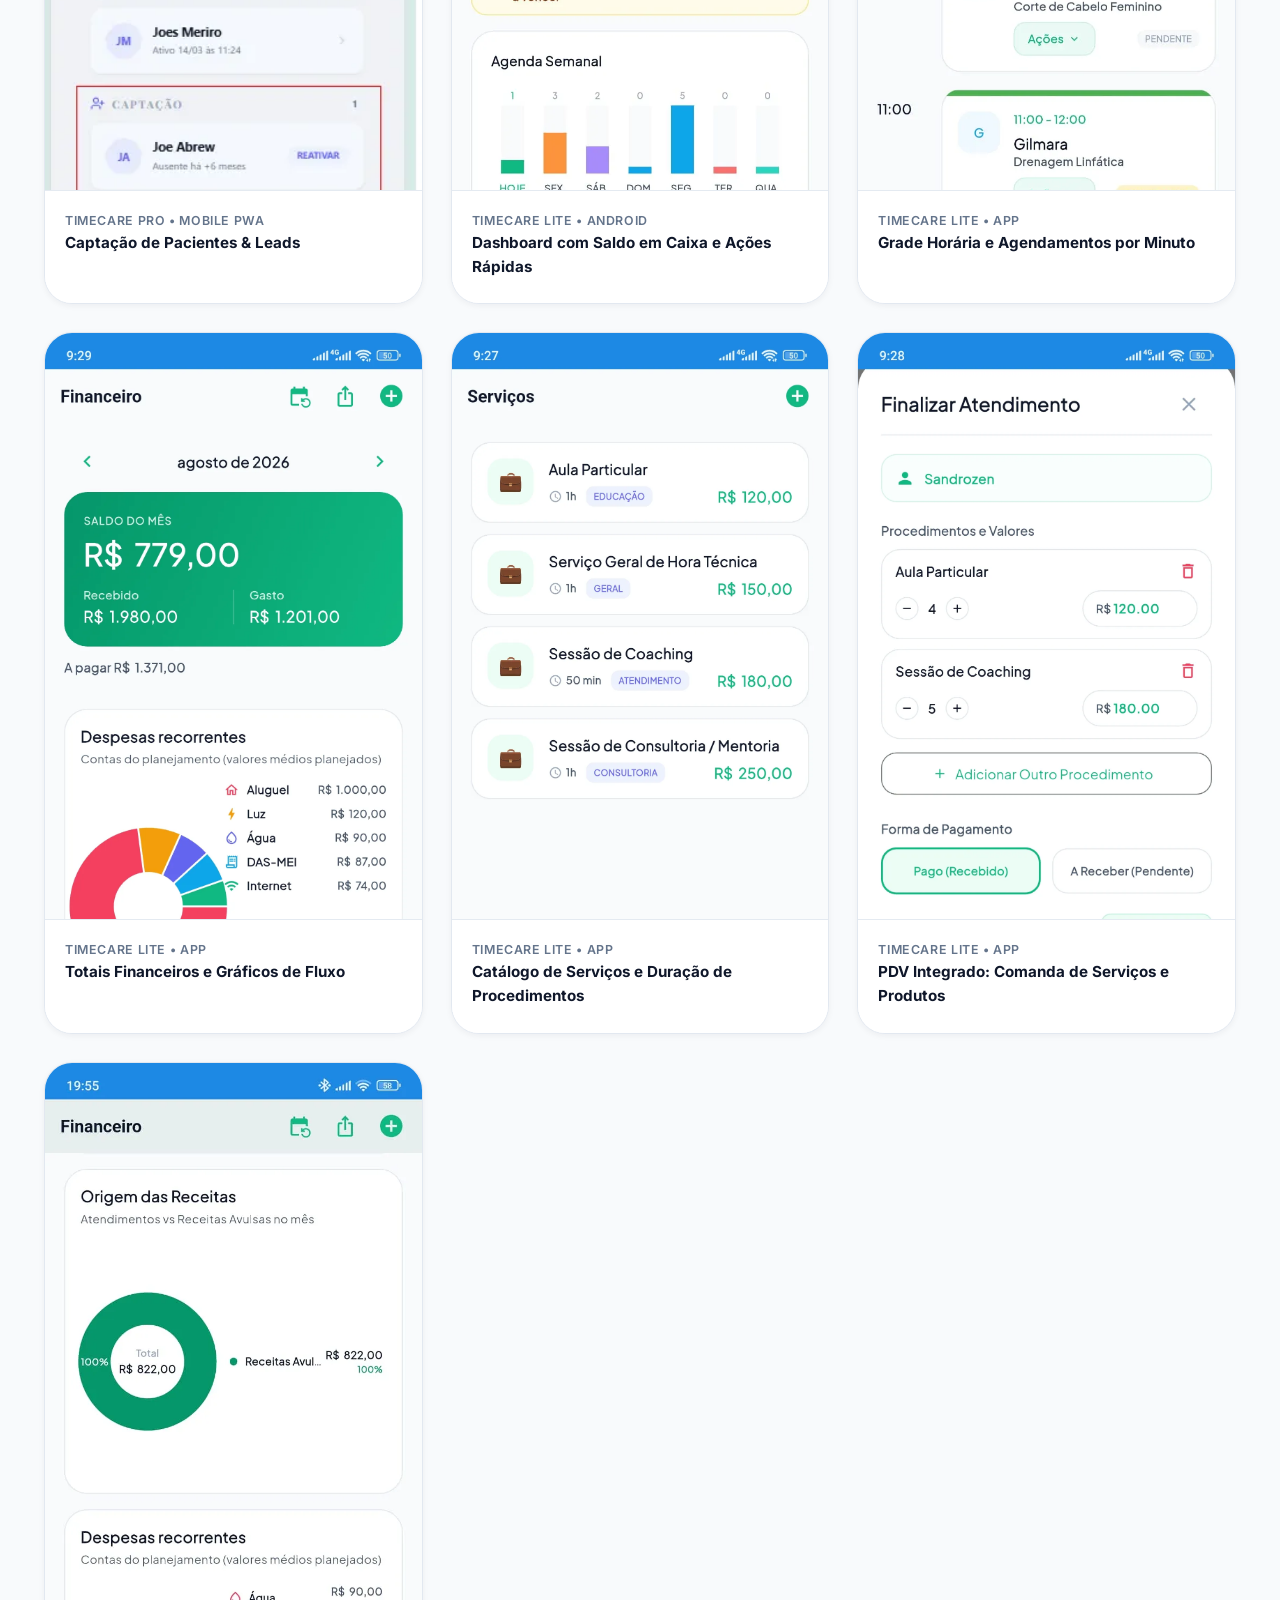
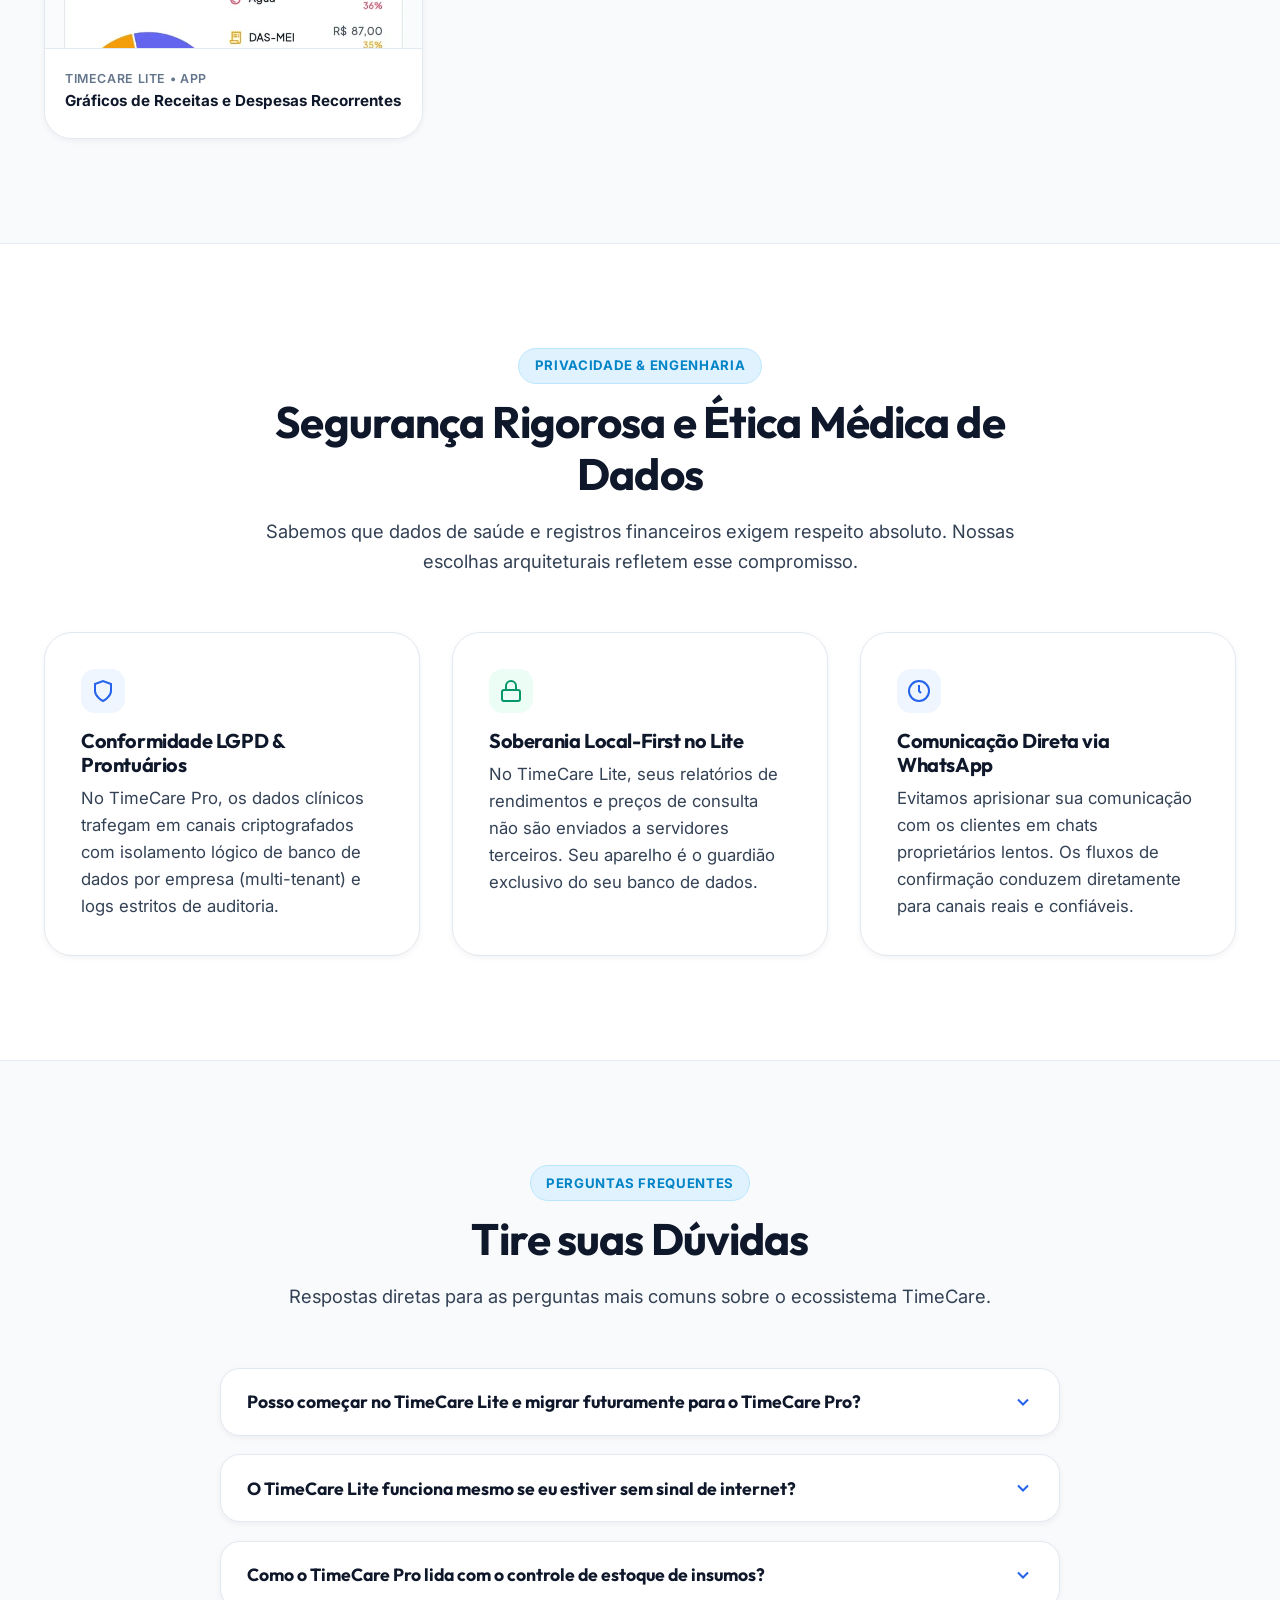
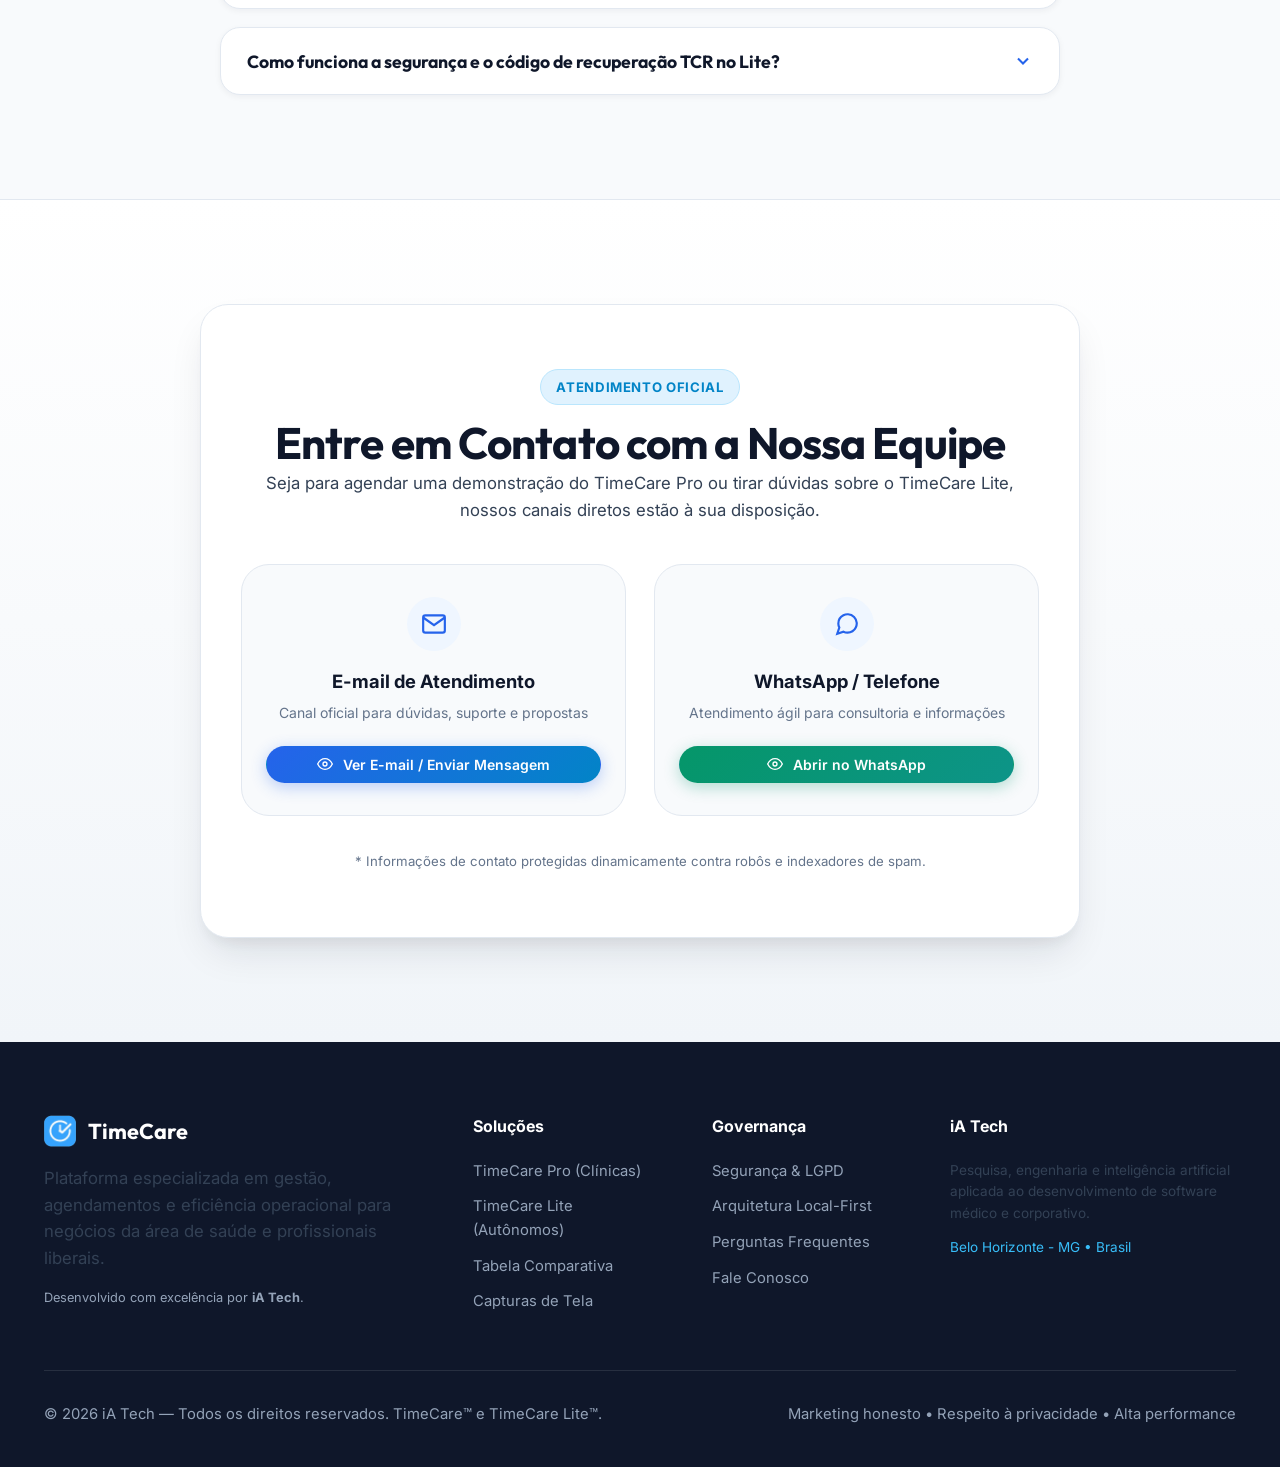
==== commit 16a724cd: "upgrade site" ====
--- a/index.html
+++ b/index.html
@@ -140,11 +140,12 @@
 
       <nav aria-label="Navegação Principal">
         <ul class="navbar-nav">
-          <li><a href="salao.html" class="nav-link track-salao-click" style="color: #059669; font-weight: 700;">Salões & Estética</a></li>
-          <li><a href="clinica.html" class="nav-link track-clinica-click" style="color: #2563eb; font-weight: 700;">Clínicas (SaaS)</a></li>
+          <li><a href="lite.html" class="nav-link track-lite-click" style="color: #059669; font-weight: 700;">App Lite</a></li>
+          <li><a href="salao.html" class="nav-link track-salao-click">Salões</a></li>
+          <li><a href="clinica.html" class="nav-link track-clinica-click" style="color: #2563eb; font-weight: 700;">Clínicas Pro</a></li>
           <li><a href="#comparativo" class="nav-link">Comparativo</a></li>
           <li><a href="#galeria" class="nav-link">Telas</a></li>
-          <li><a href="#seguranca" class="nav-link">Segurança & Privacidade</a></li>
+          <li><a href="#seguranca" class="nav-link">Segurança</a></li>
           <li><a href="#faq" class="nav-link">FAQ</a></li>
         </ul>
       </nav>
@@ -478,7 +479,7 @@
             </div>
 
             <div class="showcase-image-wrap">
-              <img src="timecare_lite_novas/recurso_grafico1_br.webp" alt="Visão geral dos recursos do TimeCare Lite"
+              <img src="timecare_lite_novas/1. Dashboard.webp" alt="Dashboard Principal do TimeCare Lite com resumos e saldo em caixa"
                 loading="lazy">
             </div>
           </div>
@@ -538,14 +539,17 @@
               </div>
             </div>
 
-            <div style="margin-top: 2rem;">
+            <div style="margin-top: 2rem; display: flex; flex-wrap: wrap; gap: 0.75rem; align-items: center;">
               <a href="https://play.google.com/store/apps/details?id=br.com.iatech.timecare_lite&pcampaignid=web_share"
                 target="_blank" rel="noopener noreferrer" class="btn btn-lite btn-md">
                 <svg width="18" height="18" viewBox="0 0 24 24" fill="currentColor">
                   <path
                     d="M3.609 1.814L13.792 12 3.61 22.186a1.986 1.986 0 0 1-.61-1.414V3.228c0-.53.21-1.04.609-1.414zM15.206 13.414l2.42 2.42-12.822 7.4c.594.34 1.34.27 1.866-.17l8.536-9.65zm0-2.828l-8.536-9.65A1.99 1.99 0 0 0 4.804.766l12.822 7.4-2.42 2.42zm2.122 1.414l3.52-2.03a1.997 1.997 0 0 0 0-3.46l-3.52-2.03-2.12 2.12 2.12 5.4z" />
                 </svg>
-                Baixar TimeCare Lite Grátis na Google Play &rarr;
+                Baixar TimeCare Lite Grátis &rarr;
+              </a>
+              <a href="lite.html" class="btn btn-secondary btn-md">
+                Conhecer Página do TimeCare Lite &rarr;
               </a>
             </div>
           </div>
@@ -555,8 +559,8 @@
         <div class="showcase-grid reverse scroll-reveal">
           <div class="showcase-visual">
             <div class="showcase-image-wrap">
-              <img src="timecare_lite_novas/Screenshot_2026-08-09-09-25-55-289_br.com.iatech.timecare_lite.webp"
-                alt="Tela de Dashboard com KPIs diários e Quarentena no TimeCare Lite" loading="lazy">
+              <img src="timecare_lite_novas/home dashboard com saldo em caixa e compromissos agendados.webp"
+                alt="Tela de Dashboard com saldo em caixa e compromissos agendados no TimeCare Lite" loading="lazy">
             </div>
           </div>
           <div class="showcase-content">
@@ -794,9 +798,9 @@
           </div>
 
           <!-- TimeCare Lite Screenshots -->
-          <div class="gallery-item" data-category="lite" data-fullsrc="timecare_lite_novas/recurso_grafico1_br.webp">
+          <div class="gallery-item mobile-shot" data-category="lite" data-fullsrc="timecare_lite_novas/1. Dashboard.webp">
             <div class="gallery-thumb-wrap">
-              <img src="timecare_lite_novas/recurso_grafico1_br.webp" alt="Visão Geral de Recursos - TimeCare Lite"
+              <img src="timecare_lite_novas/1. Dashboard.webp" alt="Dashboard Principal - TimeCare Lite"
                 loading="lazy">
               <div class="gallery-item-overlay">
                 <span class="btn btn-secondary btn-sm">Ampliar Tela</span>
@@ -804,82 +808,82 @@
             </div>
             <div class="gallery-item-info">
               <div class="gallery-item-tag">TimeCare Lite &bull; Android</div>
-              <div class="gallery-item-title">Visão Geral dos Recursos Autônomos</div>
+              <div class="gallery-item-title">Dashboard com Saldo em Caixa e Ações Rápidas</div>
             </div>
           </div>
 
           <div class="gallery-item mobile-shot" data-category="lite"
-            data-fullsrc="timecare_lite_novas/Screenshot_2026-08-09-09-25-55-289_br.com.iatech.timecare_lite.webp">
+            data-fullsrc="timecare_lite_novas/2. Agenda.webp">
             <div class="gallery-thumb-wrap">
-              <img src="timecare_lite_novas/Screenshot_2026-08-09-09-25-55-289_br.com.iatech.timecare_lite.webp"
-                alt="Dashboard e Quarentena - TimeCare Lite" loading="lazy">
+              <img src="timecare_lite_novas/2. Agenda.webp"
+                alt="Agenda Inteligente - TimeCare Lite" loading="lazy">
               <div class="gallery-item-overlay">
                 <span class="btn btn-secondary btn-sm">Ampliar Tela</span>
               </div>
             </div>
             <div class="gallery-item-info">
               <div class="gallery-item-tag">TimeCare Lite &bull; App</div>
-              <div class="gallery-item-title">Dashboard com Quarentena e Indicadores</div>
+              <div class="gallery-item-title">Grade Horária e Agendamentos por Minuto</div>
             </div>
           </div>
 
           <div class="gallery-item mobile-shot" data-category="lite"
-            data-fullsrc="timecare_lite_novas/Screenshot_2026-08-09-09-26-48-509_br.com.iatech.timecare_lite.webp">
+            data-fullsrc="timecare_lite_novas/teala financeiro totais e graficos.webp">
             <div class="gallery-thumb-wrap">
-              <img src="timecare_lite_novas/Screenshot_2026-08-09-09-26-48-509_br.com.iatech.timecare_lite.webp"
-                alt="Agenda e Grade Horária - TimeCare Lite" loading="lazy">
+              <img src="timecare_lite_novas/teala financeiro totais e graficos.webp"
+                alt="Financeiro e Totais - TimeCare Lite" loading="lazy">
               <div class="gallery-item-overlay">
                 <span class="btn btn-secondary btn-sm">Ampliar Tela</span>
               </div>
             </div>
             <div class="gallery-item-info">
               <div class="gallery-item-tag">TimeCare Lite &bull; App</div>
-              <div class="gallery-item-title">Grade Horária e Slots de Atendimento</div>
+              <div class="gallery-item-title">Totais Financeiros e Gráficos de Fluxo</div>
             </div>
           </div>
 
           <div class="gallery-item mobile-shot" data-category="lite"
-            data-fullsrc="timecare_lite_novas/Screenshot_2026-08-09-09-28-40-686_br.com.iatech.timecare_lite.webp">
+            data-fullsrc="timecare_lite_novas/tela com tabela de serviços.webp">
             <div class="gallery-thumb-wrap">
-              <img src="timecare_lite_novas/Screenshot_2026-08-09-09-28-40-686_br.com.iatech.timecare_lite.webp"
-                alt="Controle de Despesas e Receitas - TimeCare Lite" loading="lazy">
+              <img src="timecare_lite_novas/tela com tabela de serviços.webp"
+                alt="Tabela de Serviços e Catálogo - TimeCare Lite" loading="lazy">
               <div class="gallery-item-overlay">
                 <span class="btn btn-secondary btn-sm">Ampliar Tela</span>
               </div>
             </div>
             <div class="gallery-item-info">
               <div class="gallery-item-tag">TimeCare Lite &bull; App</div>
-              <div class="gallery-item-title">Fluxo de Caixa e Gastos Livres 100% Offline</div>
+              <div class="gallery-item-title">Catálogo de Serviços e Duração de Procedimentos</div>
             </div>
           </div>
 
           <div class="gallery-item mobile-shot" data-category="lite"
-            data-fullsrc="timecare_lite_novas/Screenshot_2026-08-09-09-29-38-294_br.com.iatech.timecare_lite.webp">
+            data-fullsrc="timecare_lite_novas/tela de finalizacao do atendimento lançamento de serviço e pagamento.webp">
             <div class="gallery-thumb-wrap">
-              <img src="timecare_lite_novas/Screenshot_2026-08-09-09-29-38-294_br.com.iatech.timecare_lite.webp"
-                alt="Triagem de Agendamentos e Anti-Spam - TimeCare Lite" loading="lazy">
+              <img src="timecare_lite_novas/tela de finalizacao do atendimento lançamento de serviço e pagamento.webp"
+                alt="PDV e Checkout de Atendimento - TimeCare Lite" loading="lazy">
               <div class="gallery-item-overlay">
                 <span class="btn btn-secondary btn-sm">Ampliar Tela</span>
               </div>
             </div>
             <div class="gallery-item-info">
               <div class="gallery-item-tag">TimeCare Lite &bull; App</div>
-              <div class="gallery-item-title">Triagem de Solicitações e Bloqueio de Spam</div>
+              <div class="gallery-item-title">PDV Integrado: Comanda de Serviços e Produtos</div>
             </div>
           </div>
 
           <div class="gallery-item mobile-shot" data-category="lite"
-            data-fullsrc="timecare_lite_novas/Screenshot_2026-08-09-09-30-20-067_br.com.iatech.timecare_lite.webp">
+            data-fullsrc="timecare_lite_novas/tela financeira com grafico de receitas e despesas recorrentes estilo bolacha dividido por gastos.webp">
             <div class="gallery-thumb-wrap">
-              <img src="timecare_lite_novas/Screenshot_2026-08-09-09-30-20-067_br.com.iatech.timecare_lite.webp"
-                alt="Identidade TCR e Código de Recuperação - TimeCare Lite" loading="lazy">
+              <img src="timecare_lite_novas/tela financeira com grafico de receitas e despesas recorrentes estilo bolacha dividido por gastos.webp"
+                alt="Gráfico de Despesas Recorrentes - TimeCare Lite" loading="lazy">
               <div class="gallery-item-overlay">
                 <span class="btn btn-secondary btn-sm">Ampliar Tela</span>
               </div>
             </div>
             <div class="gallery-item-info">
               <div class="gallery-item-tag">TimeCare Lite &bull; App</div>
-              <div class="gallery-item-title">Identidade Soberana sem Senha (TCR)</div>
+              <div class="gallery-item-title">Gráficos de Receitas e Despesas Recorrentes</div>
             </div>
           </div>
         </div>
--- a/styles/main.css
+++ b/styles/main.css
@@ -197,6 +197,7 @@
   align-items: center;
   justify-content: space-between;
   height: 80px;
+  gap: 1.25rem;
 }
 
 .navbar-brand {
@@ -207,6 +208,8 @@
   font-weight: 800;
   font-size: 1.45rem;
   color: var(--text-primary);
+  flex-shrink: 0;
+  white-space: nowrap;
 }
 
 .navbar-logo {
@@ -215,6 +218,7 @@
   border-radius: var(--radius-sm);
   box-shadow: 0 4px 12px rgba(37, 99, 235, 0.2);
   transition: transform var(--transition-fast);
+  flex-shrink: 0;
 }
 
 .navbar-brand:hover .navbar-logo {
@@ -225,15 +229,17 @@
   display: flex;
   align-items: center;
   list-style: none;
-  gap: 2.25rem;
+  gap: 1.15rem;
+  flex-shrink: 1;
 }
 
 .nav-link {
-  font-size: 0.95rem;
+  font-size: 0.875rem;
   font-weight: 600;
   color: var(--text-secondary);
   position: relative;
   padding: 0.5rem 0;
+  white-space: nowrap;
 }
 
 .nav-link:hover, .nav-link.active {
@@ -1387,7 +1393,19 @@
   }
 }
 
-@media (max-width: 768px) {
+@media (max-width: 1140px) {
+  .navbar-nav {
+    gap: 0.75rem;
+  }
+  .nav-link {
+    font-size: 0.825rem;
+  }
+  .navbar-brand {
+    font-size: 1.3rem;
+  }
+}
+
+@media (max-width: 992px) {
   .navbar-nav {
     display: none;
     position: absolute;
@@ -1413,7 +1431,9 @@
   .nav-actions {
     display: none;
   }
-
+}
+
+@media (max-width: 768px) {
   .hero-section {
     padding: 7.5rem 0 3.5rem 0;
   }
@@ -1937,3 +1957,536 @@
     padding: 1.5rem;
   }
 }
+
+/* ==========================================================================
+   TimeCare Lite - Dedicated Showcase, Video Mockup & Segment Styles
+   ========================================================================== */
+
+/* Hero Phone Video Mockup */
+.lite-hero-grid {
+  display: grid;
+  grid-template-columns: 1.15fr 0.85fr;
+  gap: 3.5rem;
+  align-items: center;
+  margin-top: 1.5rem;
+}
+
+@media (max-width: 992px) {
+  .lite-hero-grid {
+    grid-template-columns: 1fr;
+    text-align: center;
+    gap: 2.5rem;
+  }
+}
+
+.phone-mockup-wrapper {
+  position: relative;
+  display: flex;
+  justify-content: center;
+  align-items: center;
+  padding: 1rem 0;
+}
+
+.phone-mockup-frame {
+  position: relative;
+  width: 100%;
+  max-width: 320px;
+  aspect-ratio: 576 / 1328;
+  background: #090d16;
+  border-radius: 44px;
+  padding: 10px;
+  box-shadow: 0 25px 60px -12px rgba(5, 150, 105, 0.35), 0 0 0 1px rgba(255, 255, 255, 0.1), inset 0 0 0 2px #334155;
+  overflow: hidden;
+  display: flex;
+  flex-direction: column;
+}
+
+.phone-mockup-notch {
+  position: absolute;
+  top: 14px;
+  left: 50%;
+  transform: translateX(-50%);
+  width: 90px;
+  height: 18px;
+  background: #000000;
+  border-radius: 12px;
+  z-index: 10;
+  box-shadow: 0 1px 3px rgba(0, 0, 0, 0.5);
+}
+
+.phone-mockup-video {
+  width: 100%;
+  height: 100%;
+  object-fit: cover;
+  border-radius: 36px;
+  display: block;
+  background: #0f172a;
+}
+
+.floating-pill {
+  position: absolute;
+  background: rgba(255, 255, 255, 0.94);
+  backdrop-filter: blur(12px);
+  -webkit-backdrop-filter: blur(12px);
+  border: 1px solid #d1fae5;
+  box-shadow: 0 12px 28px -6px rgba(5, 150, 105, 0.2);
+  border-radius: var(--radius-full);
+  padding: 0.6rem 1.1rem;
+  font-size: 0.825rem;
+  font-weight: 700;
+  color: #065f46;
+  display: inline-flex;
+  align-items: center;
+  gap: 0.5rem;
+  z-index: 12;
+  animation: floatSubtle 4s ease-in-out infinite alternate;
+}
+
+.floating-pill-left {
+  top: 18%;
+  left: -25px;
+}
+
+.floating-pill-right {
+  bottom: 22%;
+  right: -25px;
+  animation-delay: 2s;
+}
+
+@keyframes floatSubtle {
+  0% { transform: translateY(0); }
+  100% { transform: translateY(-8px); }
+}
+
+@media (max-width: 640px) {
+  .floating-pill {
+    display: none;
+  }
+}
+
+/* Strategic Pillars 6-Grid */
+.pillars-grid {
+  display: grid;
+  grid-template-columns: repeat(auto-fit, minmax(320px, 1fr));
+  gap: 1.5rem;
+  margin-top: 2.5rem;
+}
+
+.pillar-card {
+  background: #ffffff;
+  border: 1px solid var(--border-card);
+  border-radius: var(--radius-lg);
+  padding: 2rem;
+  box-shadow: var(--shadow-sm);
+  transition: all var(--transition-normal);
+  display: flex;
+  flex-direction: column;
+  position: relative;
+  overflow: hidden;
+}
+
+.pillar-card::before {
+  content: '';
+  position: absolute;
+  top: 0;
+  left: 0;
+  width: 4px;
+  height: 100%;
+  background: var(--lite-gradient);
+  opacity: 0;
+  transition: opacity var(--transition-fast);
+}
+
+.pillar-card:hover {
+  transform: translateY(-4px);
+  box-shadow: var(--shadow-md);
+  border-color: #a7f3d0;
+}
+
+.pillar-card:hover::before {
+  opacity: 1;
+}
+
+.pillar-icon-wrap {
+  width: 52px;
+  height: 52px;
+  border-radius: 14px;
+  background: #ecfdf5;
+  color: #059669;
+  display: flex;
+  align-items: center;
+  justify-content: center;
+  margin-bottom: 1.25rem;
+}
+
+.pillar-card h3 {
+  font-size: 1.2rem;
+  font-weight: 700;
+  color: var(--text-primary);
+  margin-bottom: 0.6rem;
+}
+
+.pillar-card p {
+  font-size: 0.95rem;
+  color: var(--text-secondary);
+  line-height: 1.6;
+}
+
+/* 11 Segments Grid & Interactive Cards */
+.segments-showcase-box {
+  background: #ffffff;
+  border: 1px solid #d1fae5;
+  border-radius: var(--radius-xl);
+  padding: 2.5rem;
+  box-shadow: var(--shadow-md);
+  margin-top: 2.5rem;
+}
+
+.segments-grid {
+  display: grid;
+  grid-template-columns: repeat(auto-fill, minmax(280px, 1fr));
+  gap: 1.25rem;
+  margin-top: 2rem;
+}
+
+.segment-item-card {
+  background: #f8fafc;
+  border: 1px solid var(--border-card);
+  border-radius: var(--radius-md);
+  padding: 1.25rem;
+  transition: all var(--transition-fast);
+  display: flex;
+  flex-direction: column;
+}
+
+.segment-item-card:hover {
+  background: #ffffff;
+  border-color: #34d399;
+  box-shadow: 0 8px 20px -4px rgba(5, 150, 105, 0.15);
+  transform: translateY(-2px);
+}
+
+.segment-item-header {
+  display: flex;
+  align-items: center;
+  gap: 0.75rem;
+  margin-bottom: 0.6rem;
+}
+
+.segment-item-emoji {
+  font-size: 1.75rem;
+  line-height: 1;
+}
+
+.segment-item-title {
+  font-size: 1.05rem;
+  font-weight: 700;
+  color: var(--text-primary);
+}
+
+.segment-item-focus {
+  font-size: 0.85rem;
+  color: #059669;
+  font-weight: 600;
+  margin-bottom: 0.4rem;
+}
+
+.segment-item-seeds {
+  font-size: 0.825rem;
+  color: var(--text-muted);
+  line-height: 1.45;
+}
+
+/* Feature Showcase Deep-Dives */
+.feature-dive-grid {
+  display: grid;
+  grid-template-columns: 1fr 1fr;
+  gap: 3.5rem;
+  align-items: center;
+  margin: 4.5rem 0;
+}
+
+.feature-dive-grid.reverse {
+  direction: rtl;
+}
+
+.feature-dive-grid.reverse > * {
+  direction: ltr;
+}
+
+@media (max-width: 900px) {
+  .feature-dive-grid,
+  .feature-dive-grid.reverse {
+    grid-template-columns: 1fr;
+    gap: 2rem;
+  }
+}
+
+.dive-visual-wrap {
+  position: relative;
+  display: flex;
+  justify-content: center;
+}
+
+.dive-screenshot-frame {
+  max-width: 320px;
+  width: 100%;
+  border-radius: 28px;
+  overflow: hidden;
+  border: 6px solid #ffffff;
+  box-shadow: 0 20px 45px -10px rgba(15, 23, 42, 0.18), 0 0 0 1px #e2e8f0;
+  background: #ffffff;
+  transition: transform var(--transition-normal);
+}
+
+.dive-screenshot-frame:hover {
+  transform: scale(1.02);
+}
+
+.dive-screenshot-frame img {
+  width: 100%;
+  height: auto;
+  display: block;
+}
+
+.dive-multi-shots {
+  display: flex;
+  gap: 1rem;
+  justify-content: center;
+}
+
+.dive-multi-shots .dive-screenshot-frame {
+  max-width: 220px;
+}
+
+@media (max-width: 576px) {
+  .dive-multi-shots {
+    flex-direction: column;
+    align-items: center;
+  }
+  .dive-multi-shots .dive-screenshot-frame {
+    max-width: 280px;
+  }
+}
+
+.dive-content {
+  text-align: left;
+}
+
+.dive-tag {
+  display: inline-flex;
+  align-items: center;
+  gap: 0.4rem;
+  background: #ecfdf5;
+  color: #065f46;
+  border: 1px solid #a7f3d0;
+  font-size: 0.825rem;
+  font-weight: 700;
+  padding: 0.35rem 0.85rem;
+  border-radius: var(--radius-full);
+  margin-bottom: 1rem;
+}
+
+.dive-content h3 {
+  font-size: clamp(1.6rem, 2.8vw, 2.1rem);
+  font-weight: 800;
+  color: var(--text-primary);
+  margin-bottom: 1rem;
+  line-height: 1.25;
+}
+
+.dive-content p {
+  font-size: 1.05rem;
+  color: var(--text-secondary);
+  line-height: 1.65;
+  margin-bottom: 1.5rem;
+}
+
+.dive-features-list {
+  list-style: none;
+  display: flex;
+  flex-direction: column;
+  gap: 0.85rem;
+  margin-bottom: 1.75rem;
+}
+
+.dive-features-list li {
+  display: flex;
+  align-items: flex-start;
+  gap: 0.75rem;
+  font-size: 0.95rem;
+  color: var(--text-secondary);
+  line-height: 1.5;
+}
+
+.dive-features-list li svg {
+  flex-shrink: 0;
+  margin-top: 0.15rem;
+  color: #059669;
+}
+
+/* Pricing Grid */
+.pricing-grid {
+  display: grid;
+  grid-template-columns: repeat(auto-fit, minmax(310px, 1fr));
+  gap: 2rem;
+  max-width: 860px;
+  margin: 3rem auto 0 auto;
+}
+
+.pricing-card {
+  background: #ffffff;
+  border: 2px solid var(--border-card);
+  border-radius: var(--radius-xl);
+  padding: 2.5rem;
+  box-shadow: var(--shadow-sm);
+  position: relative;
+  display: flex;
+  flex-direction: column;
+  transition: all var(--transition-normal);
+}
+
+.pricing-card.featured {
+  border-color: #059669;
+  box-shadow: 0 20px 45px -10px rgba(5, 150, 105, 0.25);
+  background: linear-gradient(180deg, #ffffff 0%, #f0fdf4 100%);
+}
+
+.pricing-badge-popular {
+  position: absolute;
+  top: -14px;
+  left: 50%;
+  transform: translateX(-50%);
+  background: #059669;
+  color: #ffffff;
+  font-size: 0.75rem;
+  font-weight: 800;
+  text-transform: uppercase;
+  letter-spacing: 0.05em;
+  padding: 0.35rem 1rem;
+  border-radius: var(--radius-full);
+  box-shadow: 0 4px 10px rgba(5, 150, 105, 0.3);
+}
+
+.pricing-title {
+  font-size: 1.5rem;
+  font-weight: 800;
+  color: var(--text-primary);
+  margin-bottom: 0.5rem;
+}
+
+.pricing-subtitle {
+  font-size: 0.9rem;
+  color: var(--text-muted);
+  margin-bottom: 1.5rem;
+}
+
+.pricing-price-wrap {
+  display: flex;
+  align-items: baseline;
+  gap: 0.4rem;
+  margin-bottom: 1.5rem;
+  padding-bottom: 1.5rem;
+  border-bottom: 1px solid var(--border-card);
+}
+
+.pricing-price-currency {
+  font-size: 1.25rem;
+  font-weight: 700;
+  color: var(--text-primary);
+}
+
+.pricing-price-value {
+  font-size: 3rem;
+  font-weight: 800;
+  color: var(--text-primary);
+  line-height: 1;
+}
+
+.pricing-price-period {
+  font-size: 0.875rem;
+  color: var(--text-muted);
+}
+
+.pricing-features {
+  list-style: none;
+  display: flex;
+  flex-direction: column;
+  gap: 0.85rem;
+  margin-bottom: 2rem;
+  flex-grow: 1;
+}
+
+.pricing-features li {
+  display: flex;
+  align-items: center;
+  gap: 0.65rem;
+  font-size: 0.925rem;
+  color: var(--text-secondary);
+}
+
+.pricing-features li svg {
+  flex-shrink: 0;
+  color: #059669;
+}
+
+/* Full Gallery Responsive Tweaks */
+.gallery-grid-full {
+  display: grid;
+  grid-template-columns: repeat(auto-fill, minmax(220px, 1fr));
+  gap: 1.5rem;
+  margin-top: 2rem;
+}
+
+.gallery-grid-full .gallery-item {
+  cursor: pointer;
+  background: #ffffff;
+  border: 1px solid var(--border-card);
+  border-radius: var(--radius-md);
+  overflow: hidden;
+  box-shadow: var(--shadow-sm);
+  transition: all var(--transition-fast);
+  display: flex;
+  flex-direction: column;
+}
+
+.gallery-grid-full .gallery-item:hover {
+  transform: translateY(-4px);
+  box-shadow: var(--shadow-md);
+  border-color: #34d399;
+}
+
+.gallery-grid-full .gallery-thumb-wrap {
+  position: relative;
+  background: #f1f5f9;
+  aspect-ratio: 9 / 19.5;
+  overflow: hidden;
+}
+
+.gallery-grid-full .gallery-thumb-wrap img {
+  width: 100%;
+  height: 100%;
+  object-fit: cover;
+  display: block;
+}
+
+.gallery-grid-full .gallery-item-info {
+  padding: 0.85rem 1rem;
+}
+
+.gallery-grid-full .gallery-item-tag {
+  font-size: 0.725rem;
+  font-weight: 700;
+  text-transform: uppercase;
+  color: #059669;
+  letter-spacing: 0.04em;
+  margin-bottom: 0.25rem;
+}
+
+.gallery-grid-full .gallery-item-title {
+  font-size: 0.875rem;
+  font-weight: 600;
+  color: var(--text-primary);
+  line-height: 1.35;
+}
+
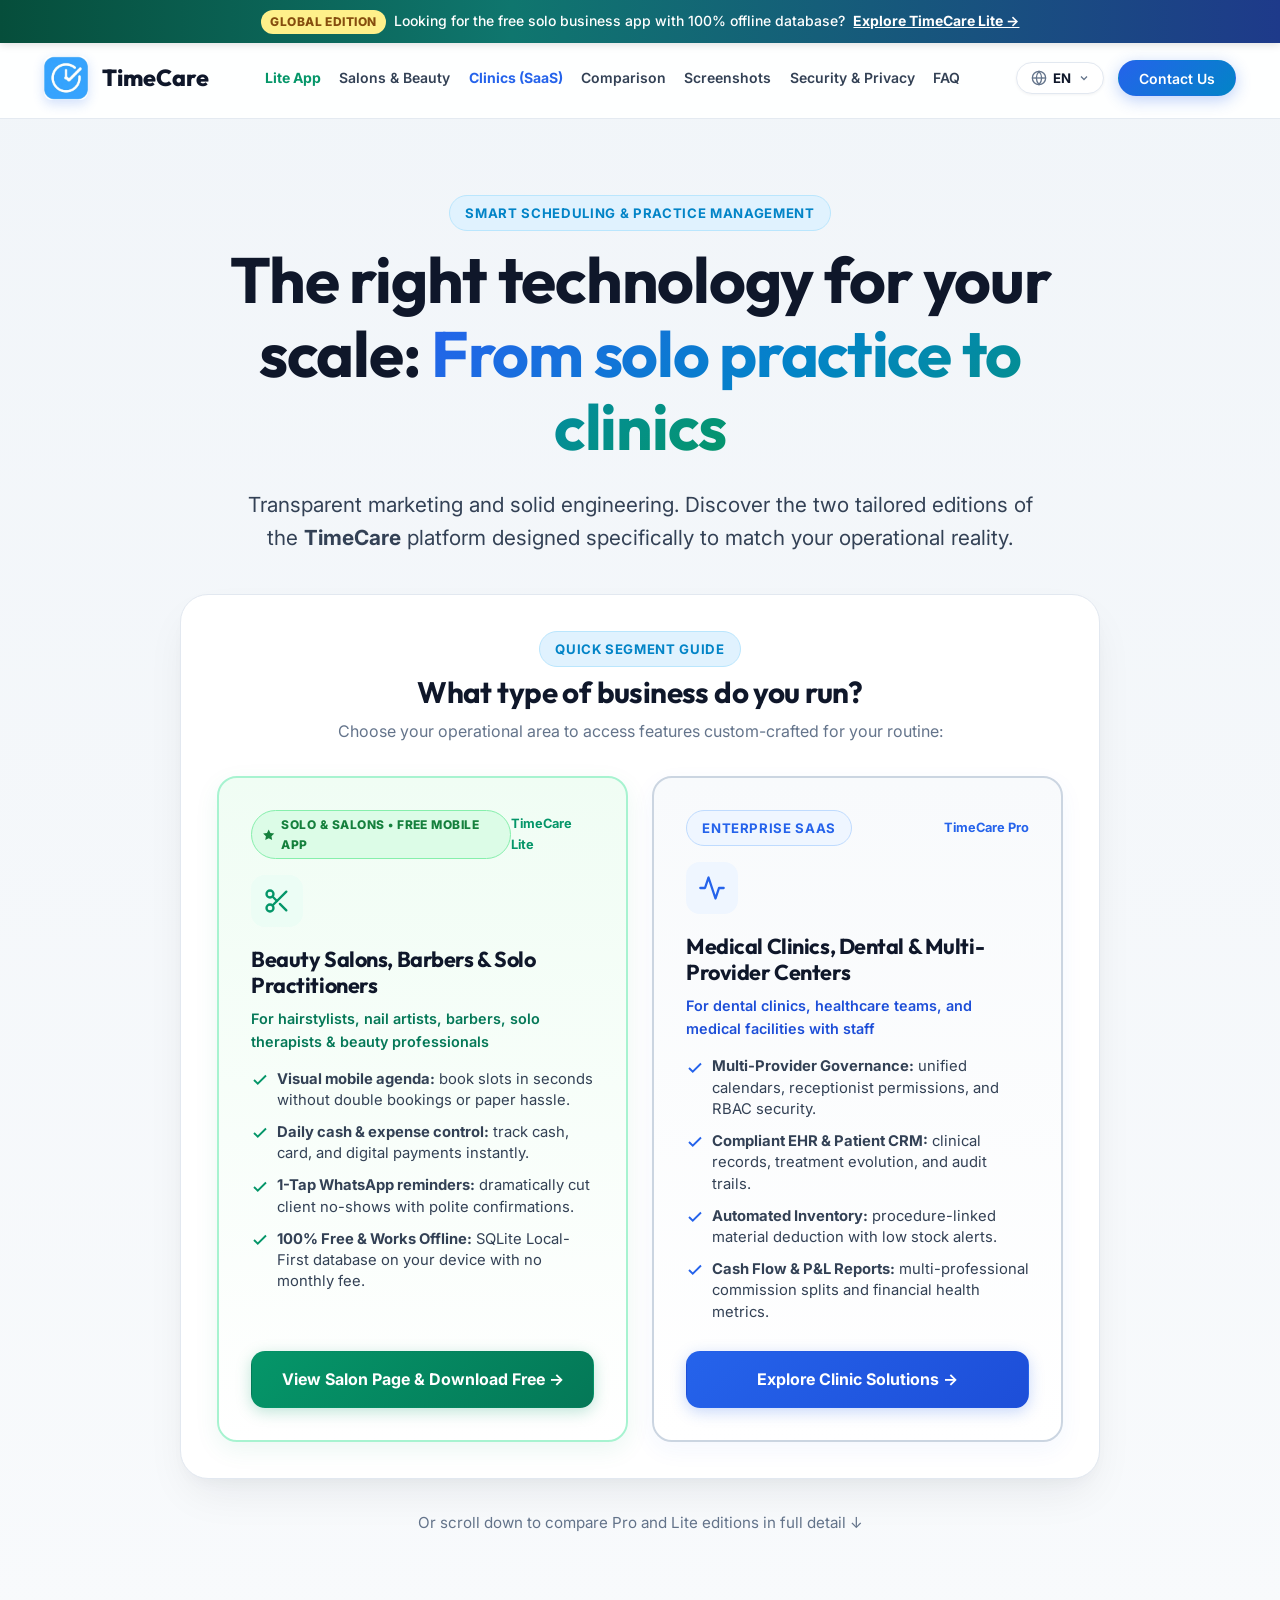
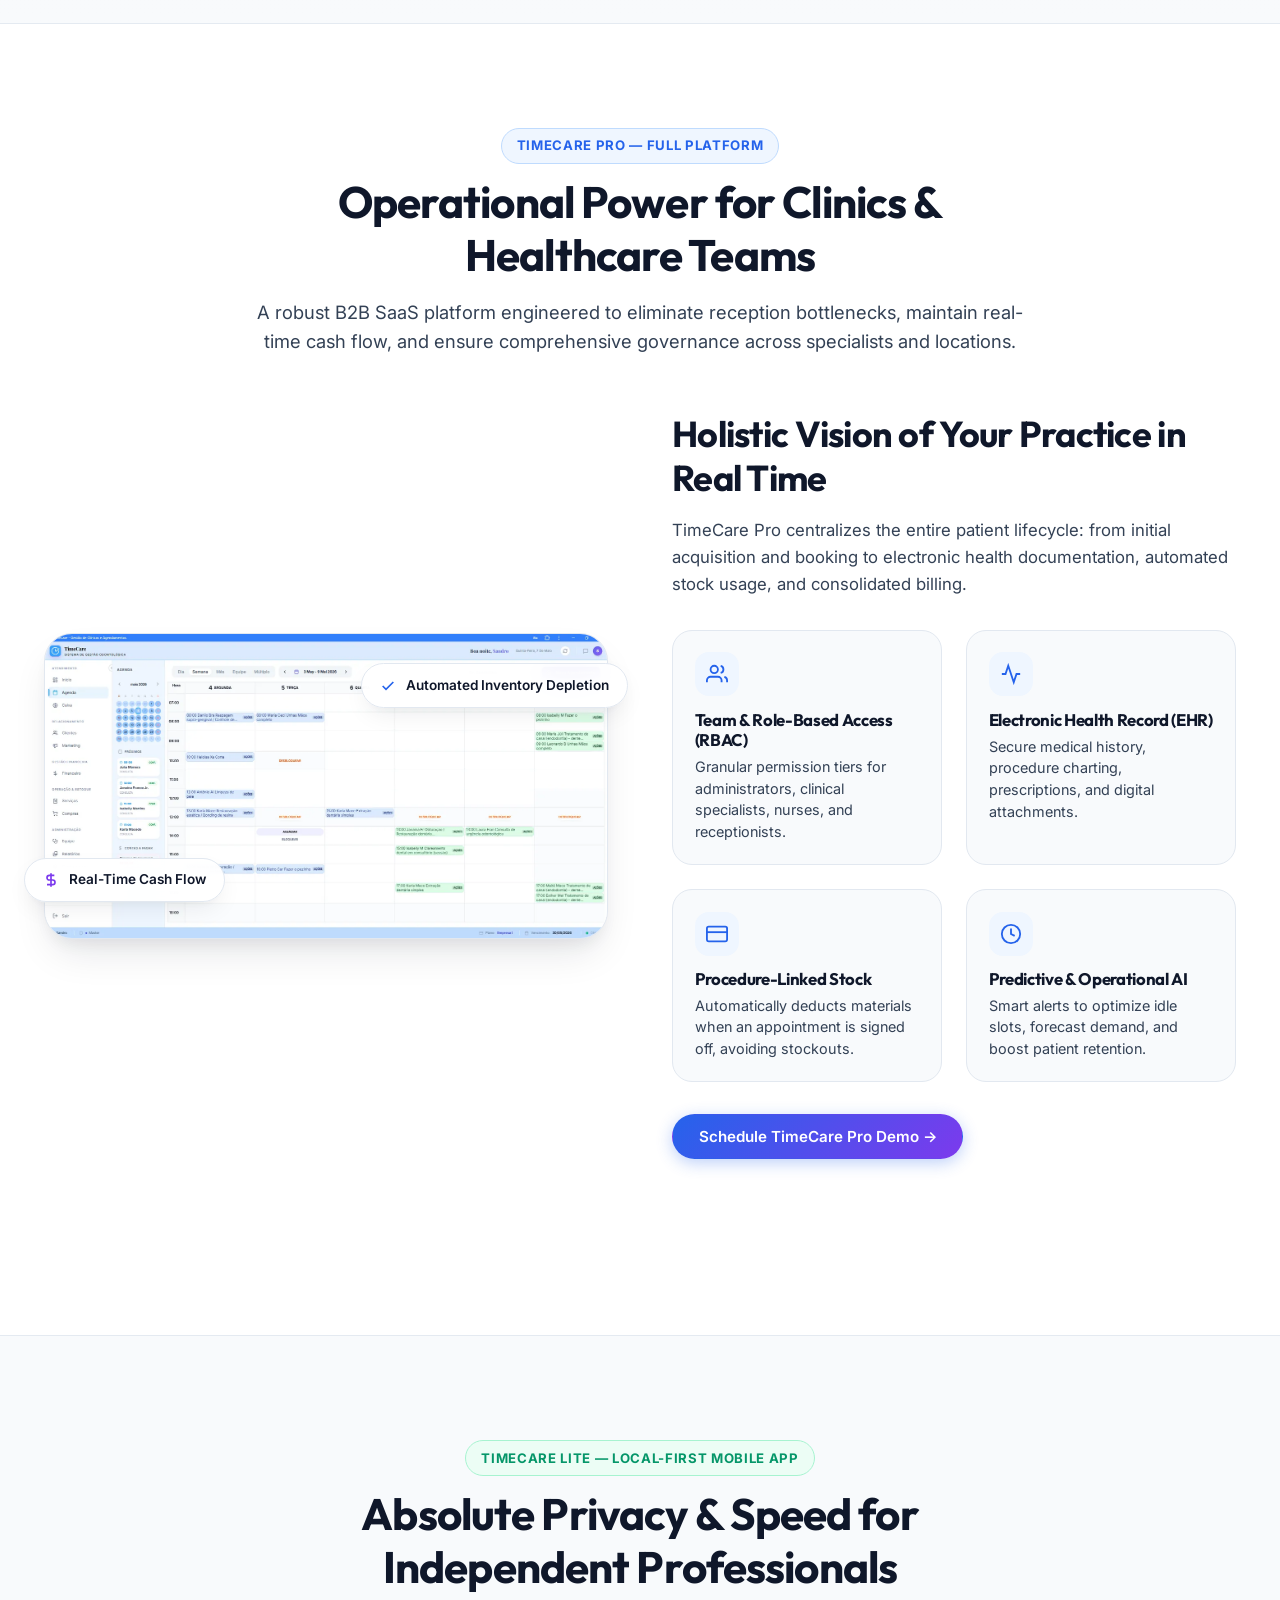
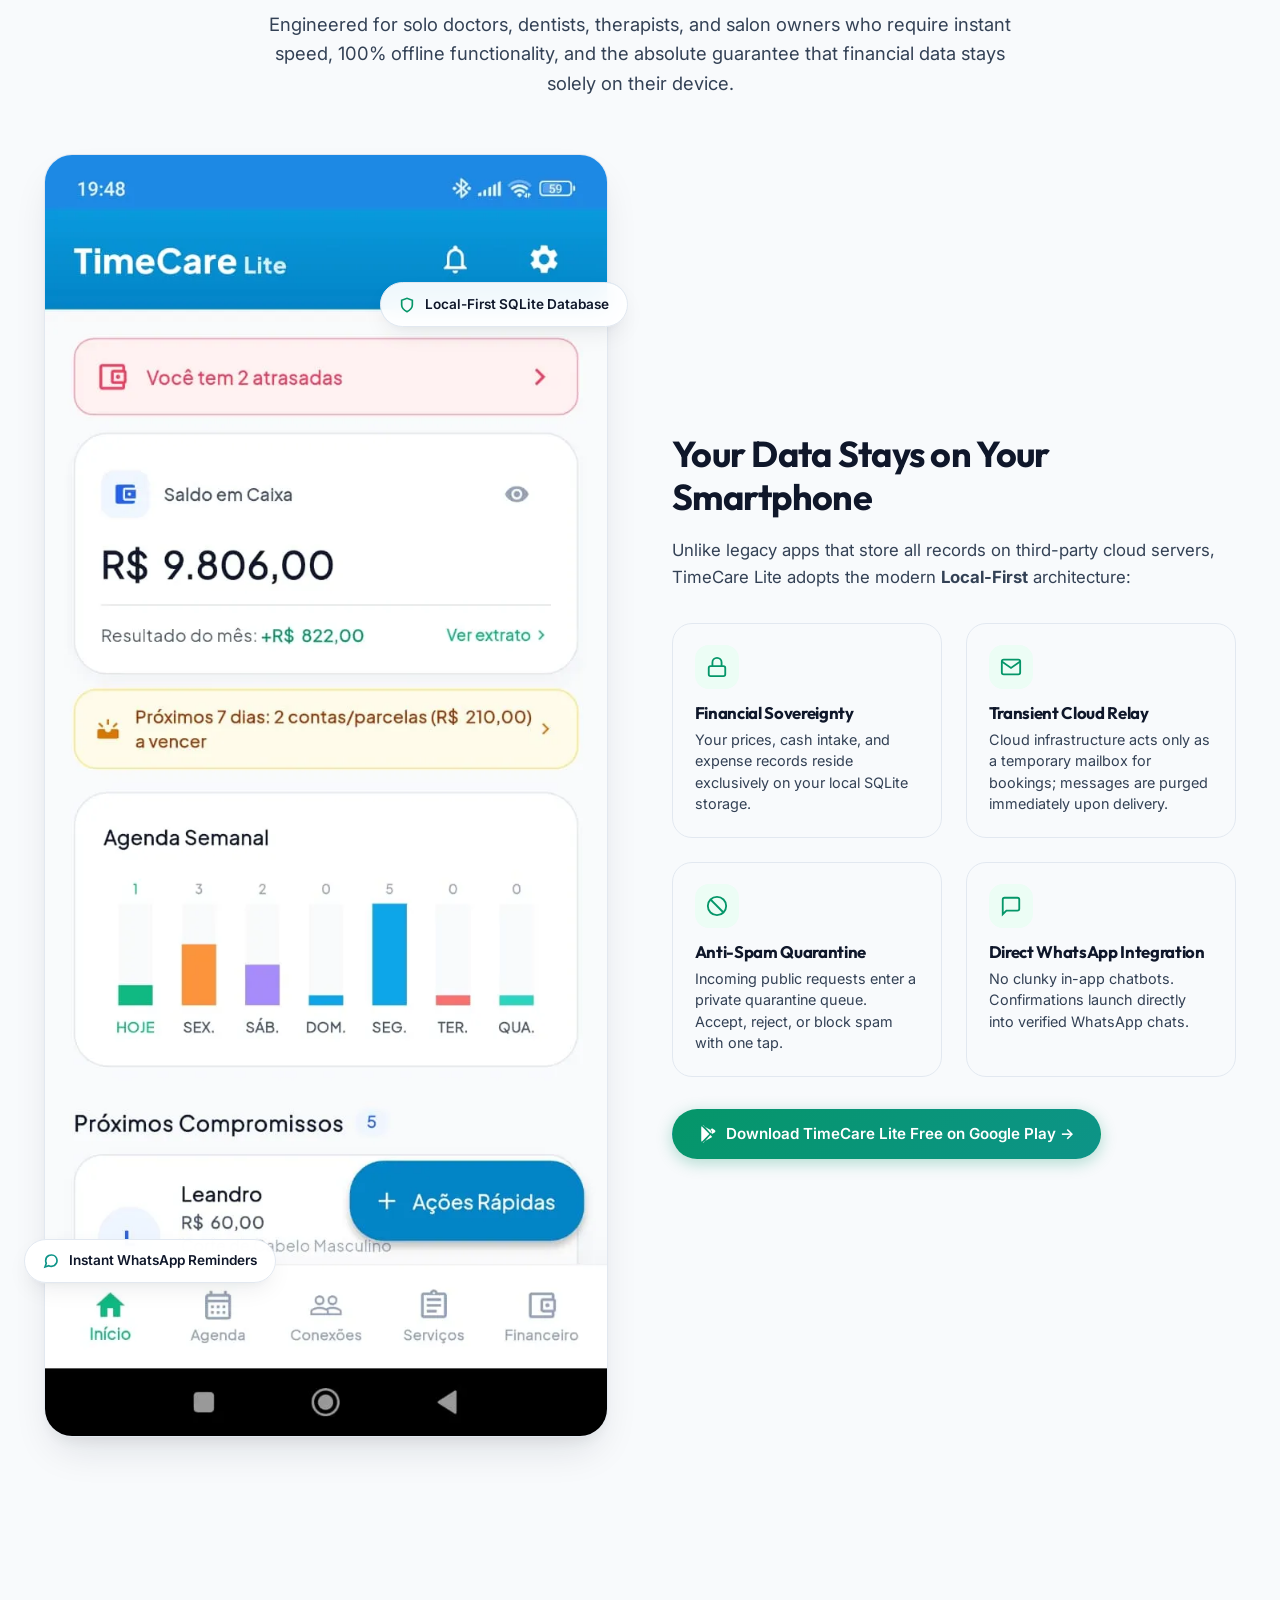
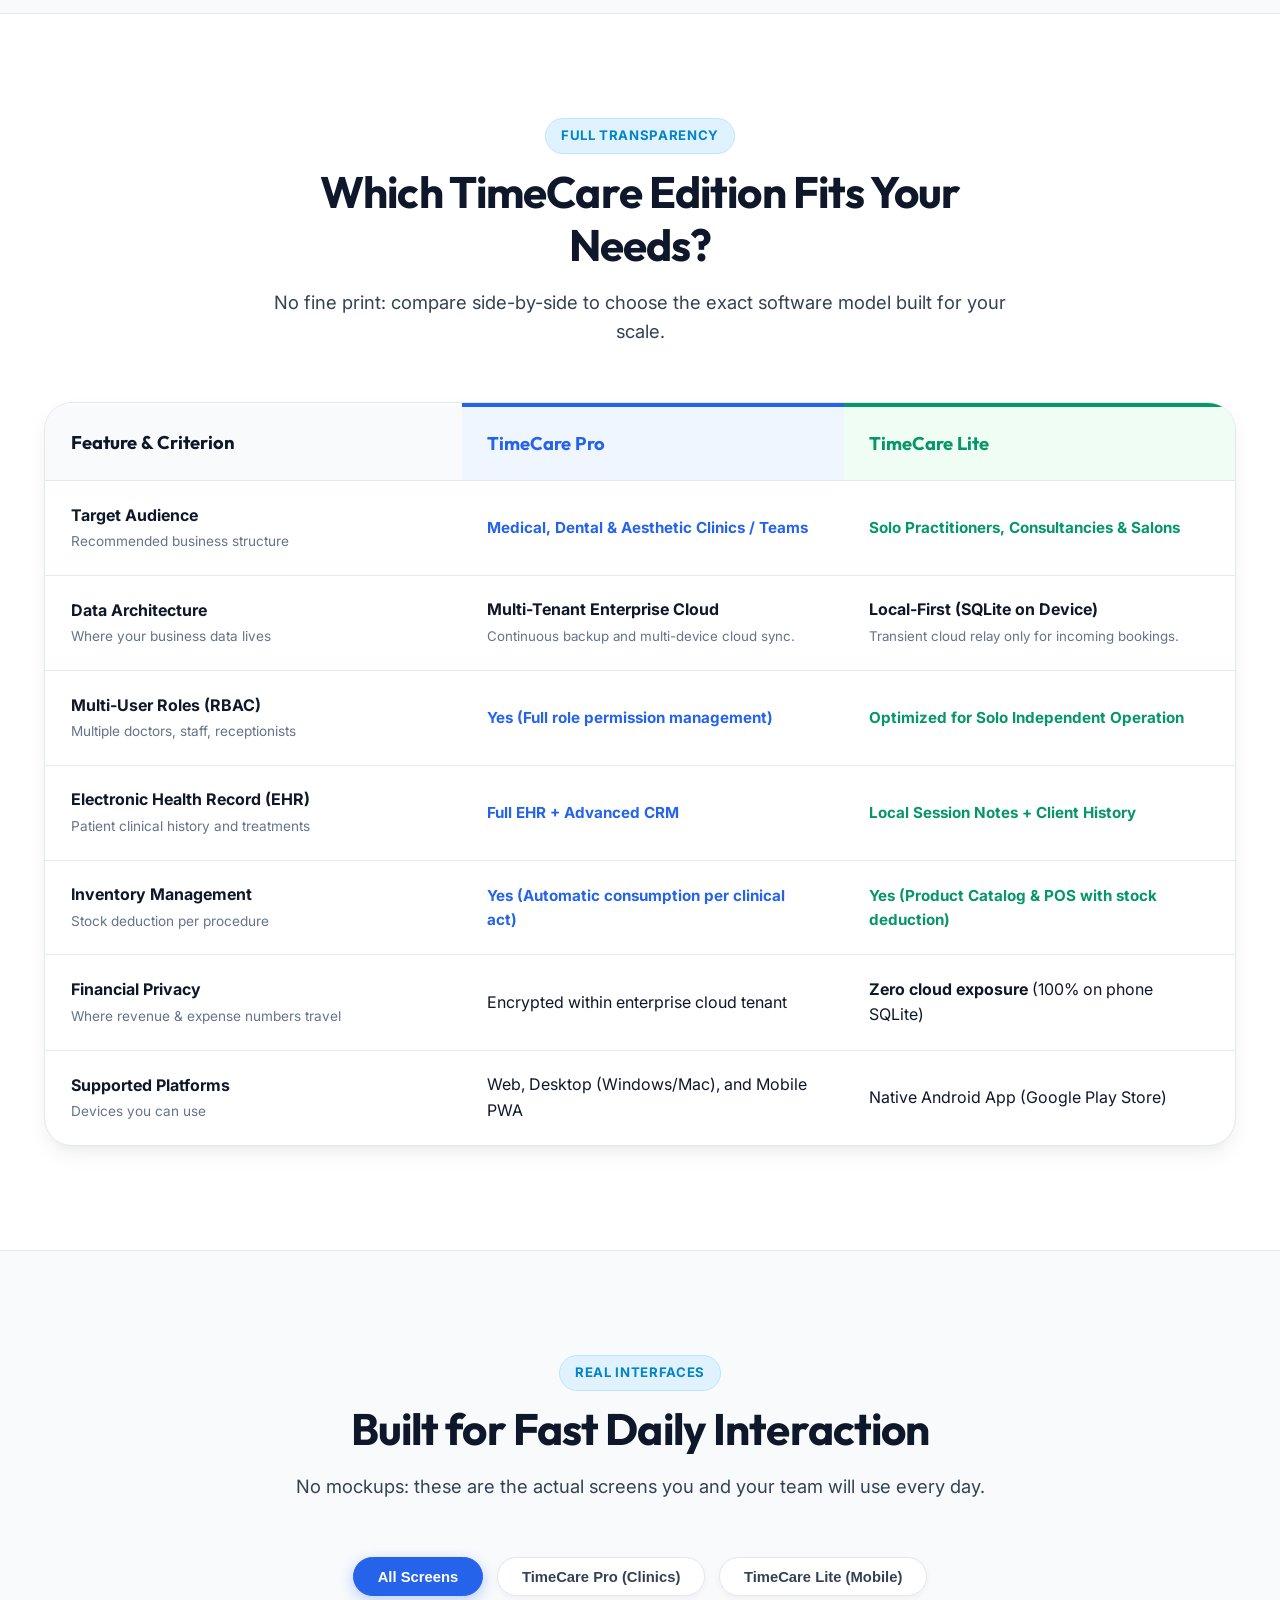
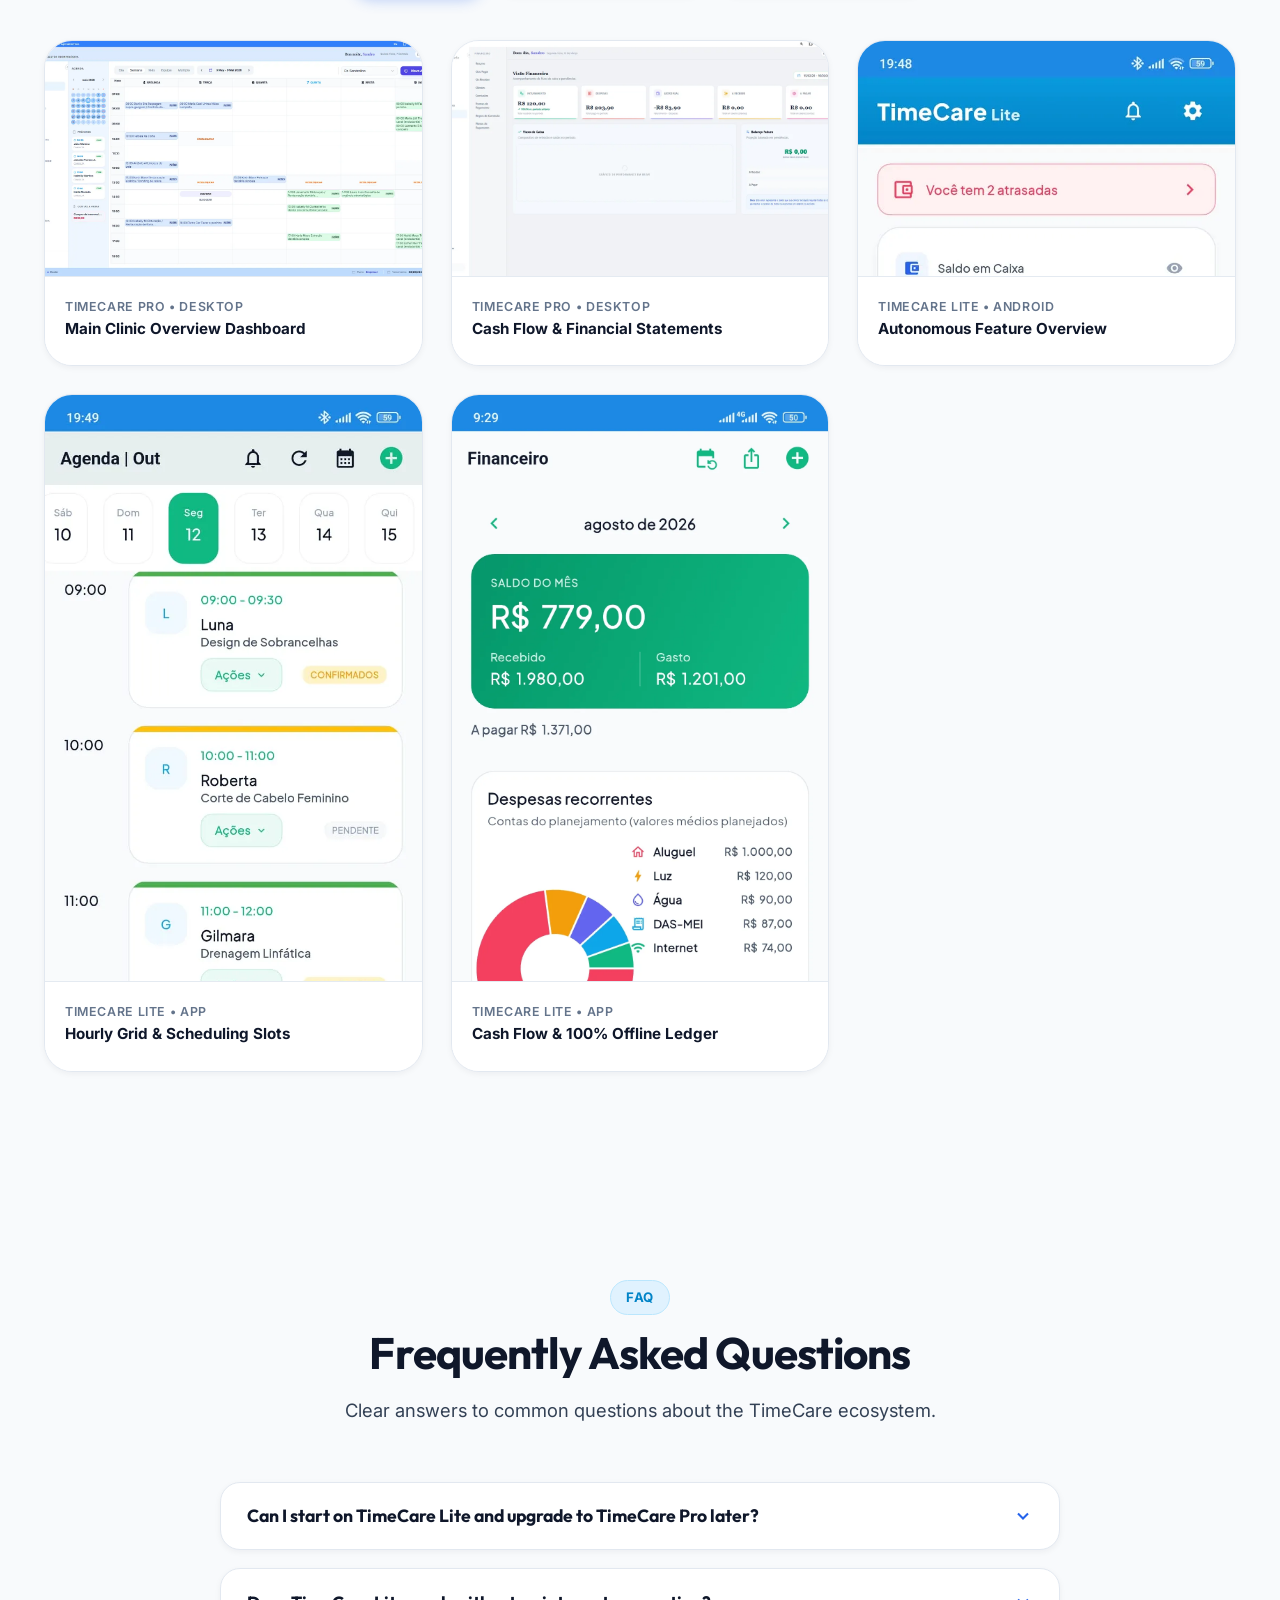
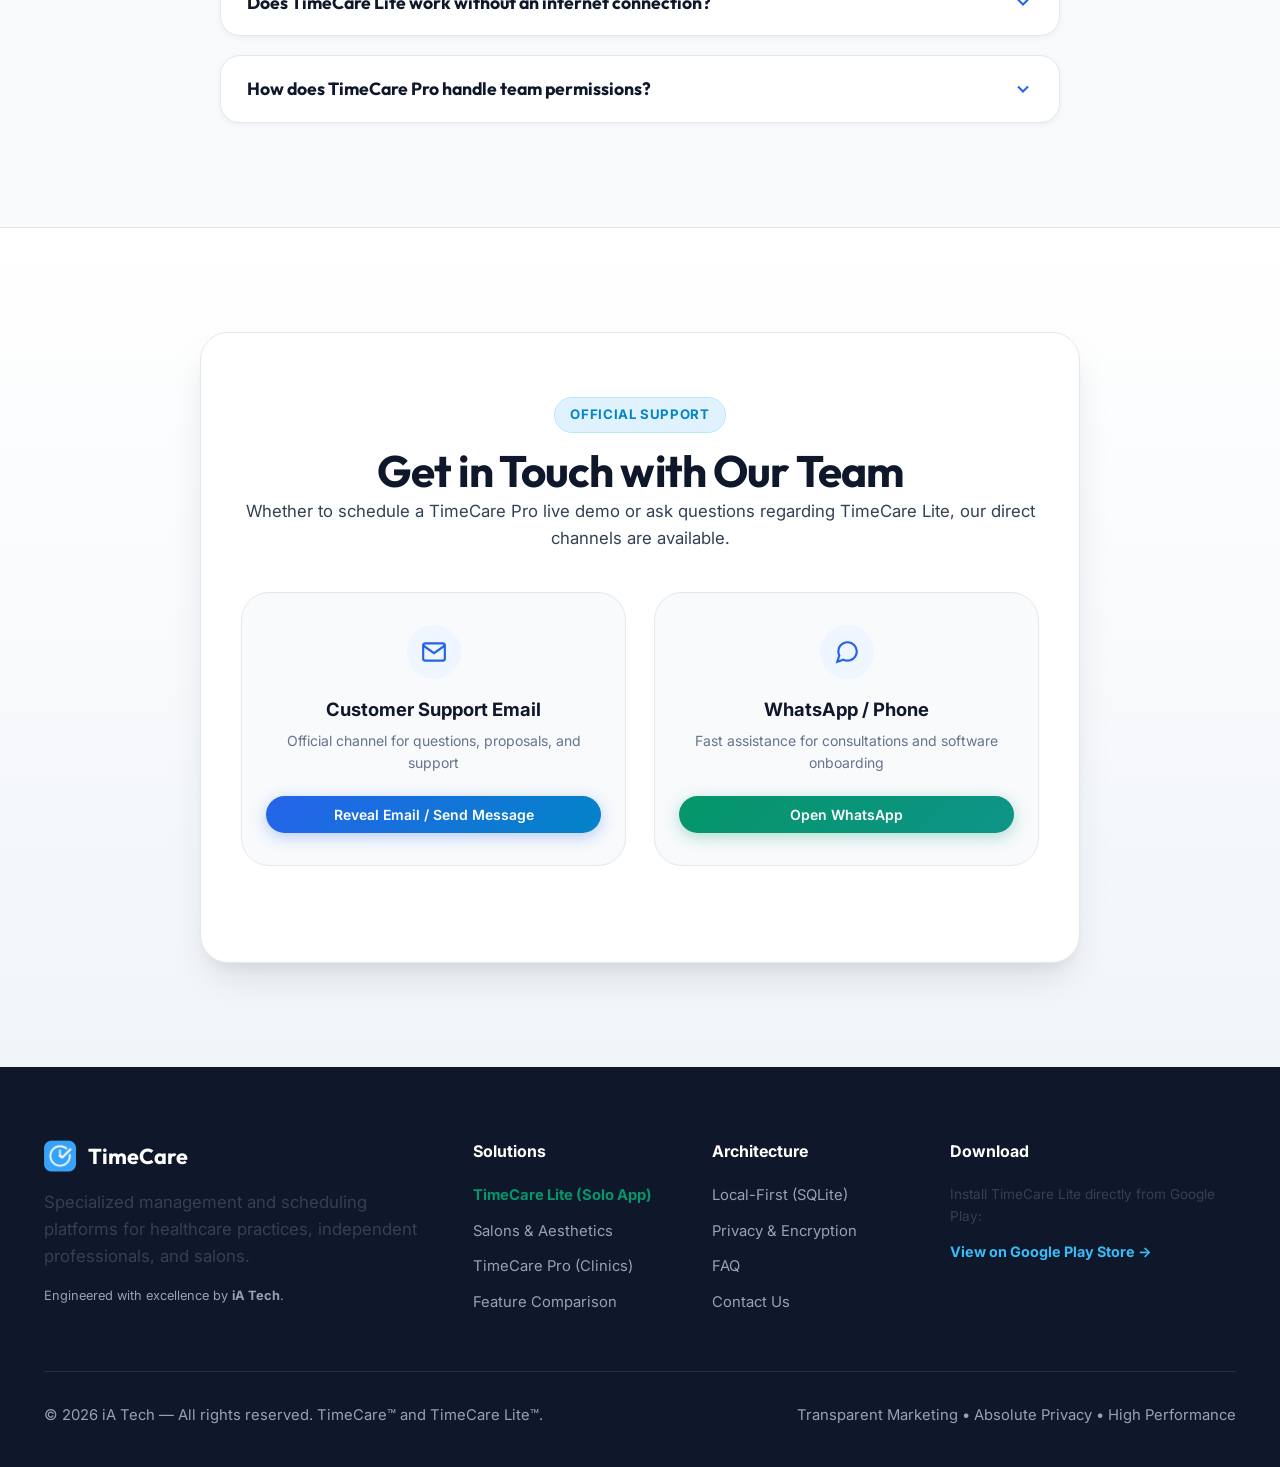
==== commit d1fb960d: "novos idiomas" ====
--- a/index.html
+++ b/index.html
@@ -14,11 +14,17 @@
     content="gestão de clínicas, software para dentistas, prontuário eletrônico, agenda médica, TimeCare, TimeCare Lite, app para médicos, controle de estoque para clínicas, sistema para clínicas estéticas, app de agendamento autônomo">
   <meta name="author" content="iA Tech">
   <meta name="robots" content="index, follow">
-  <link rel="canonical" href="https://iatech.github.io/timecare/">
+  <link rel="canonical" href="https://timecare.com.br/">
+
+  <!-- Hreflang Tags para SEO Multilíngue -->
+  <link rel="alternate" hreflang="pt-BR" href="https://timecare.com.br/" />
+  <link rel="alternate" hreflang="en" href="https://timecare.com.br/en/" />
+  <link rel="alternate" hreflang="es" href="https://timecare.com.br/es/" />
+  <link rel="alternate" hreflang="x-default" href="https://timecare.com.br/" />
 
   <!-- Open Graph / Facebook / WhatsApp -->
   <meta property="og:type" content="website">
-  <meta property="og:url" content="https://iatech.github.io/timecare/">
+  <meta property="og:url" content="https://timecare.com.br/">
   <meta property="og:title" content="TimeCare | Gestão Inteligente para Clínicas e Autônomos de Saúde">
   <meta property="og:description"
     content="A tecnologia sob medida para sua prática profissional: Do consultório autônomo à clínica multiprofissional com IA e privacidade.">
@@ -151,6 +157,53 @@
       </nav>
 
       <div class="nav-actions">
+        <!-- Seletor de Idioma -->
+        <div class="lang-selector" id="lang-selector">
+          <button type="button" class="lang-btn" aria-label="Alterar idioma" aria-expanded="false">
+            <svg class="globe-icon" width="16" height="16" viewBox="0 0 24 24" fill="none" stroke="currentColor" stroke-width="2">
+              <circle cx="12" cy="12" r="10"></circle>
+              <line x1="2" y1="12" x2="22" y2="12"></line>
+              <path d="M12 2a15.3 15.3 0 0 1 4 10 15.3 15.3 0 0 1-4 10 15.3 15.3 0 0 1-4-10 15.3 15.3 0 0 1 4-10z"></path>
+            </svg>
+            <span>PT</span>
+            <svg class="chevron-icon" width="12" height="12" viewBox="0 0 24 24" fill="none" stroke="currentColor" stroke-width="2.5">
+              <polyline points="6 9 12 15 18 9"></polyline>
+            </svg>
+          </button>
+          <div class="lang-dropdown">
+            <a href="index.html" class="lang-item active" data-lang="pt">
+              <span class="lang-flag">🇧🇷</span>
+              <span>Português</span>
+              <span class="lang-tag">PT</span>
+            </a>
+            <a href="en/index.html" class="lang-item" data-lang="en">
+              <span class="lang-flag">🇺🇸</span>
+              <span>English</span>
+              <span class="lang-tag">EN</span>
+            </a>
+            <a href="es/index.html" class="lang-item" data-lang="es">
+              <span class="lang-flag">🇪🇸</span>
+              <span>Español</span>
+              <span class="lang-tag">ES</span>
+            </a>
+            <span class="lang-item" style="opacity: 0.5; cursor: default;">
+              <span class="lang-flag">🇫🇷</span>
+              <span>Français</span>
+              <span class="lang-tag">Breve</span>
+            </span>
+            <span class="lang-item" style="opacity: 0.5; cursor: default;">
+              <span class="lang-flag">🇩🇪</span>
+              <span>Deutsch</span>
+              <span class="lang-tag">Breve</span>
+            </span>
+            <span class="lang-item" style="opacity: 0.5; cursor: default;">
+              <span class="lang-flag">🇮🇹</span>
+              <span>Italiano</span>
+              <span class="lang-tag">Breve</span>
+            </span>
+          </div>
+        </div>
+
         <button type="button" class="btn btn-primary btn-sm btn-open-lead-modal">Falar com a Equipe</button>
       </div>
 
--- a/styles/main.css
+++ b/styles/main.css
@@ -265,7 +265,111 @@
 .nav-actions {
   display: flex;
   align-items: center;
-  gap: 1rem;
+  gap: 0.85rem;
+}
+
+/* ==========================================================================
+   Language Selector Component
+   ========================================================================== */
+.lang-selector {
+  position: relative;
+  display: inline-flex;
+  align-items: center;
+}
+
+.lang-btn {
+  display: inline-flex;
+  align-items: center;
+  gap: 0.4rem;
+  background: #ffffff;
+  border: 1px solid var(--border-card);
+  border-radius: var(--radius-full);
+  padding: 0.42rem 0.85rem;
+  font-family: var(--font-sans);
+  font-size: 0.825rem;
+  font-weight: 700;
+  color: var(--text-primary);
+  cursor: pointer;
+  transition: all var(--transition-fast);
+  box-shadow: 0 1px 3px rgba(15, 23, 42, 0.05);
+  user-select: none;
+}
+
+.lang-btn:hover {
+  border-color: var(--primary-blue);
+  color: var(--primary-blue);
+  background: #f8fafc;
+}
+
+.lang-btn svg.globe-icon {
+  color: var(--text-muted);
+}
+
+.lang-btn svg.chevron-icon {
+  color: var(--text-muted);
+  transition: transform var(--transition-fast);
+}
+
+.lang-selector.open .lang-btn svg.chevron-icon {
+  transform: rotate(180deg);
+}
+
+.lang-dropdown {
+  position: absolute;
+  top: calc(100% + 8px);
+  right: 0;
+  background: #ffffff;
+  border: 1px solid var(--border-card);
+  border-radius: var(--radius-md);
+  box-shadow: var(--shadow-lg);
+  min-width: 175px;
+  padding: 0.35rem 0;
+  display: none;
+  flex-direction: column;
+  z-index: 1050;
+  backdrop-filter: blur(16px);
+}
+
+.lang-selector.open .lang-dropdown {
+  display: flex;
+}
+
+.lang-item {
+  display: flex;
+  align-items: center;
+  gap: 0.65rem;
+  padding: 0.55rem 0.95rem;
+  font-size: 0.85rem;
+  font-weight: 600;
+  color: var(--text-secondary);
+  text-decoration: none;
+  transition: all var(--transition-fast);
+}
+
+.lang-item:hover {
+  background: var(--bg-light-blue);
+  color: var(--primary-blue);
+}
+
+.lang-item.active {
+  color: var(--primary-blue);
+  font-weight: 800;
+  background: rgba(37, 99, 235, 0.06);
+}
+
+.lang-flag {
+  font-size: 1.05rem;
+  line-height: 1;
+}
+
+.lang-tag {
+  font-size: 0.72rem;
+  font-weight: 700;
+  background: #f1f5f9;
+  color: var(--text-muted);
+  padding: 0.1rem 0.35rem;
+  border-radius: 4px;
+  margin-left: auto;
 }
 
 .mobile-menu-toggle {
@@ -277,6 +381,7 @@
   border-radius: var(--radius-sm);
   cursor: pointer;
 }
+
 
 /* ==========================================================================
    Buttons & Badges
@@ -1429,6 +1534,12 @@
   }
 
   .nav-actions {
+    display: flex;
+    align-items: center;
+    gap: 0.5rem;
+  }
+
+  .nav-actions .btn-open-lead-modal {
     display: none;
   }
 }
